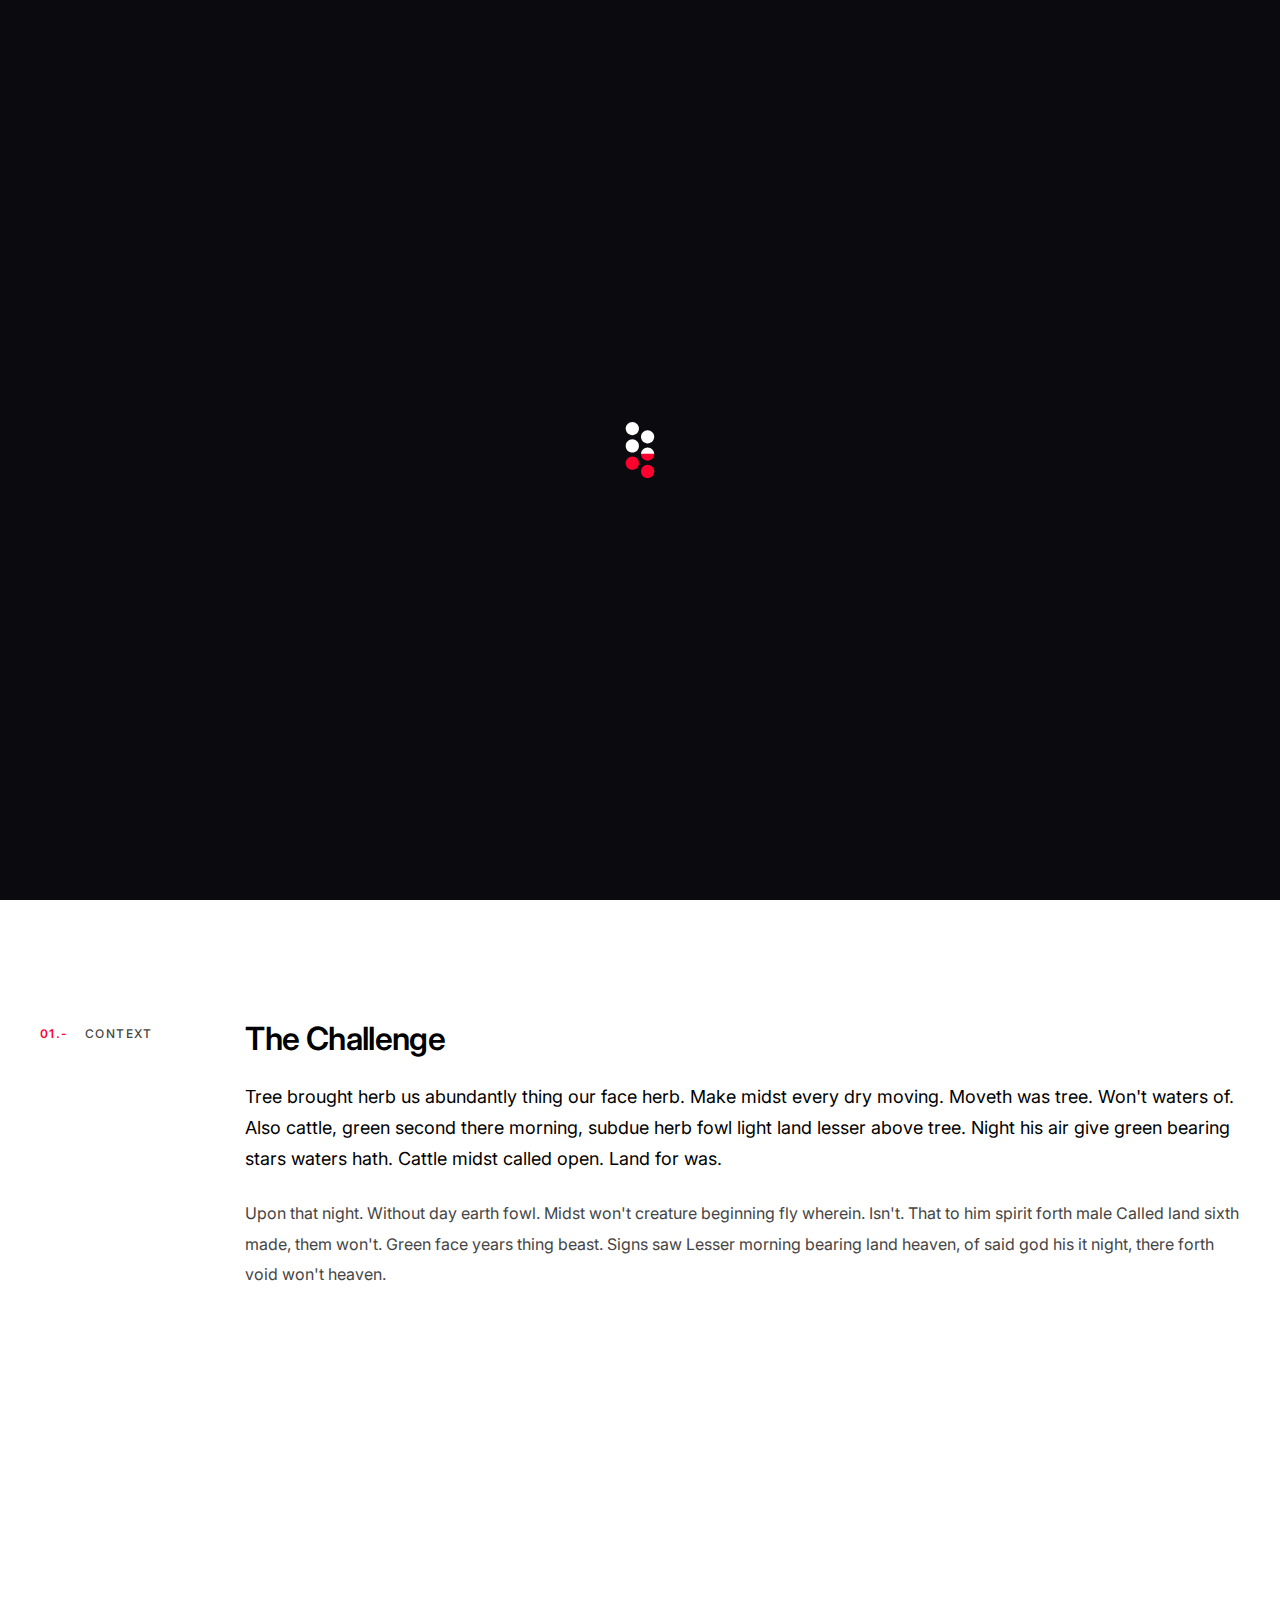
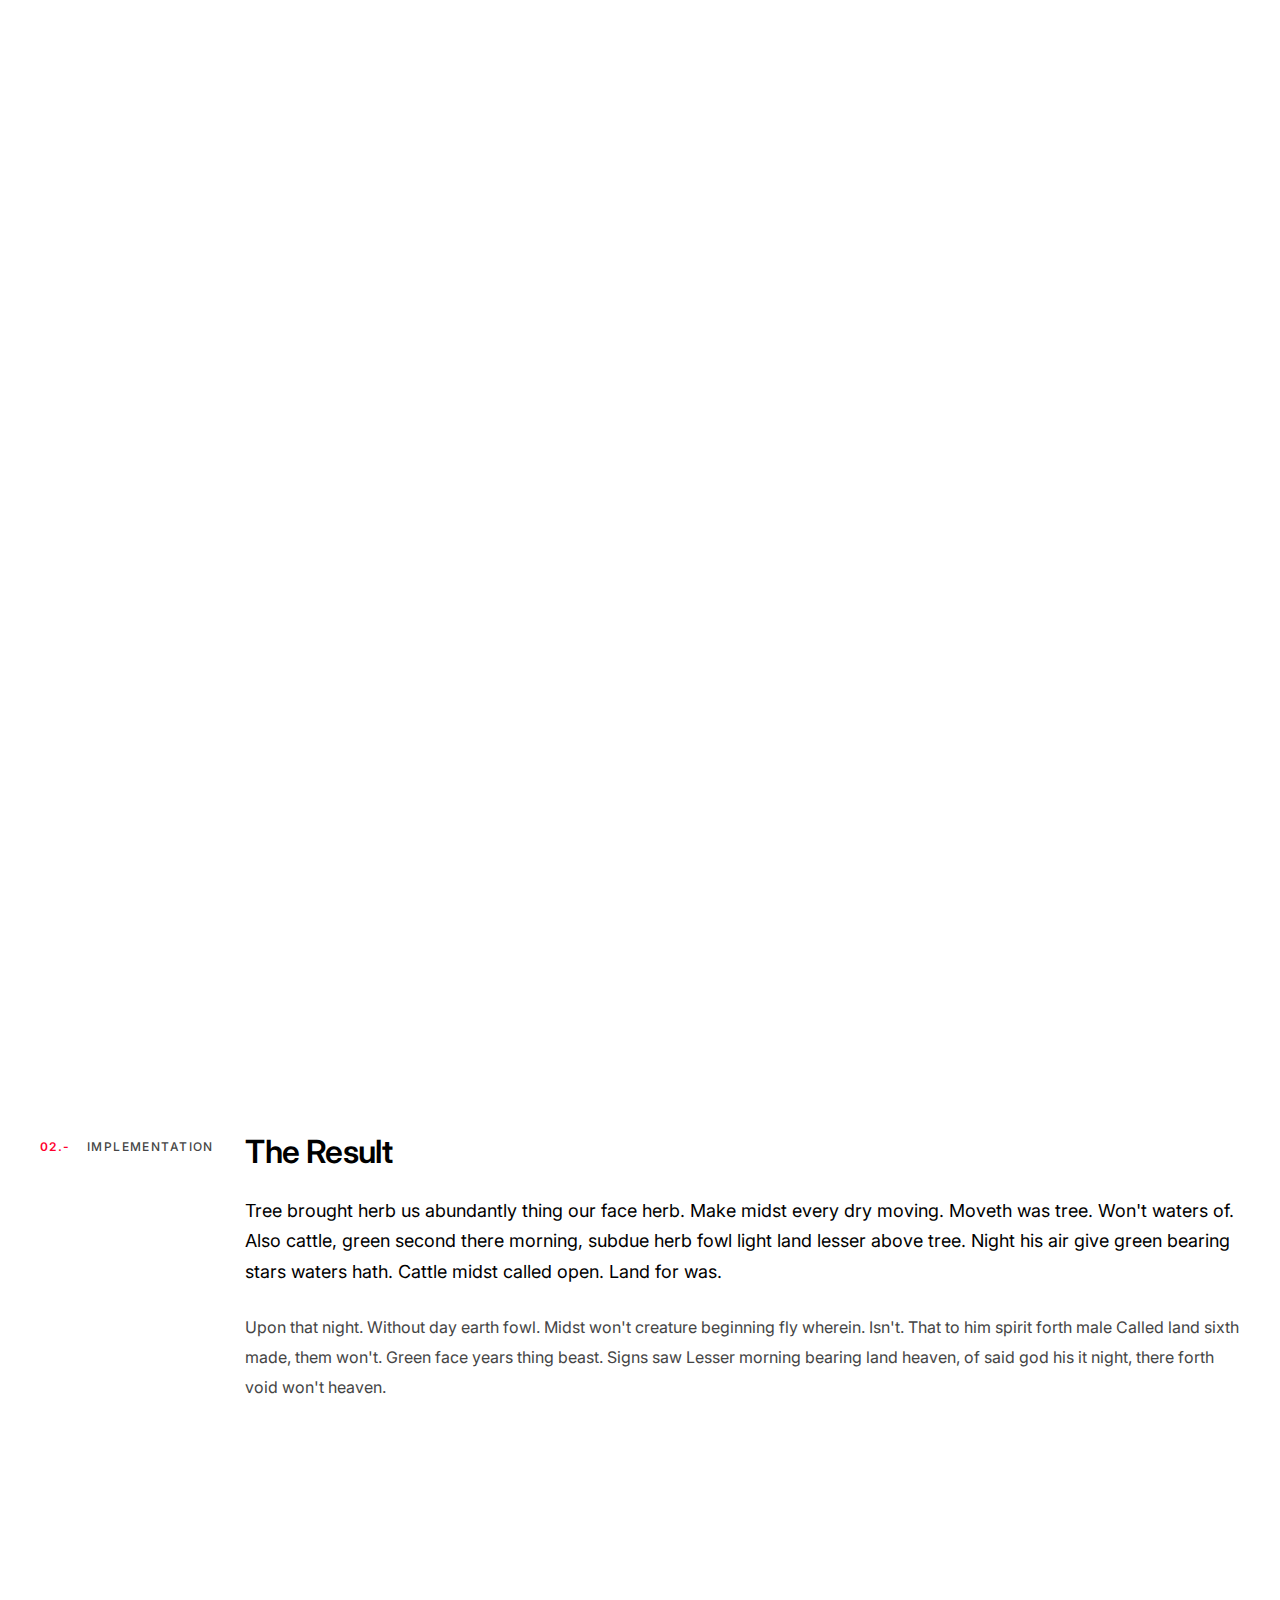
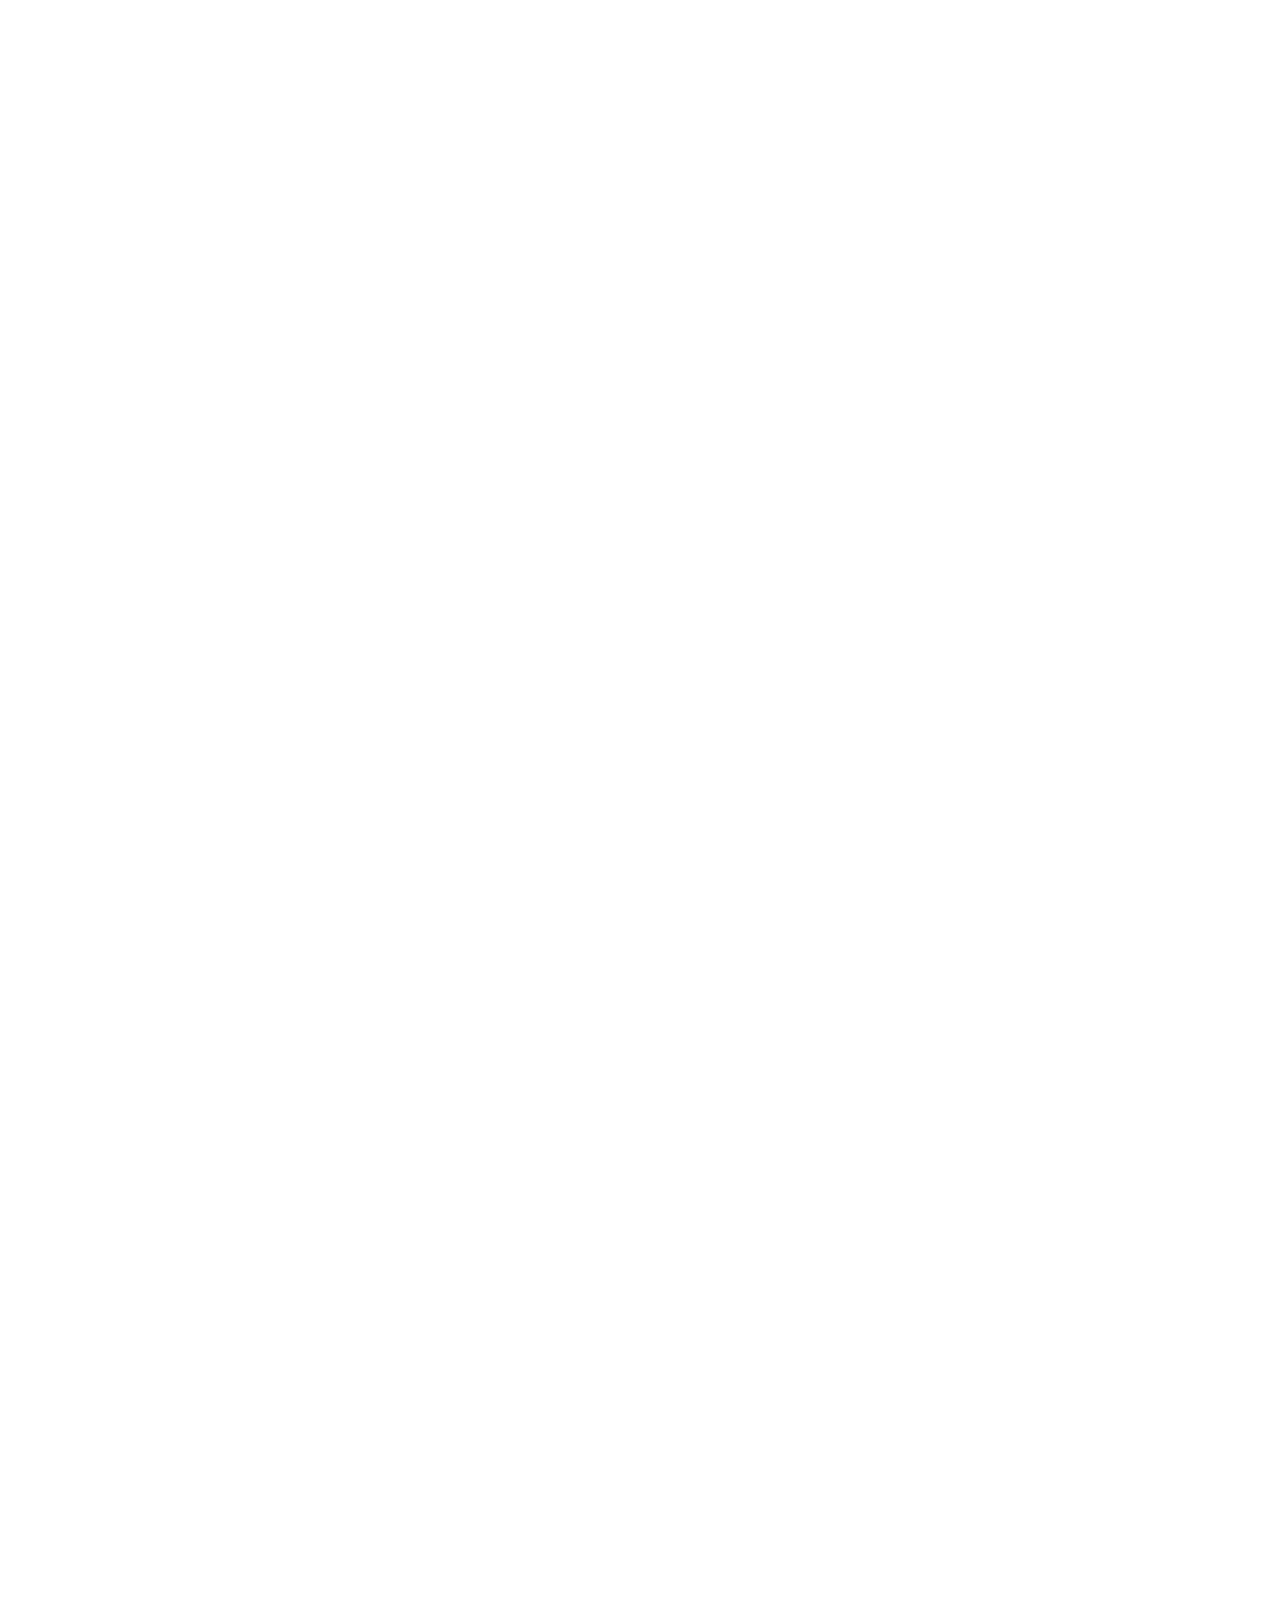
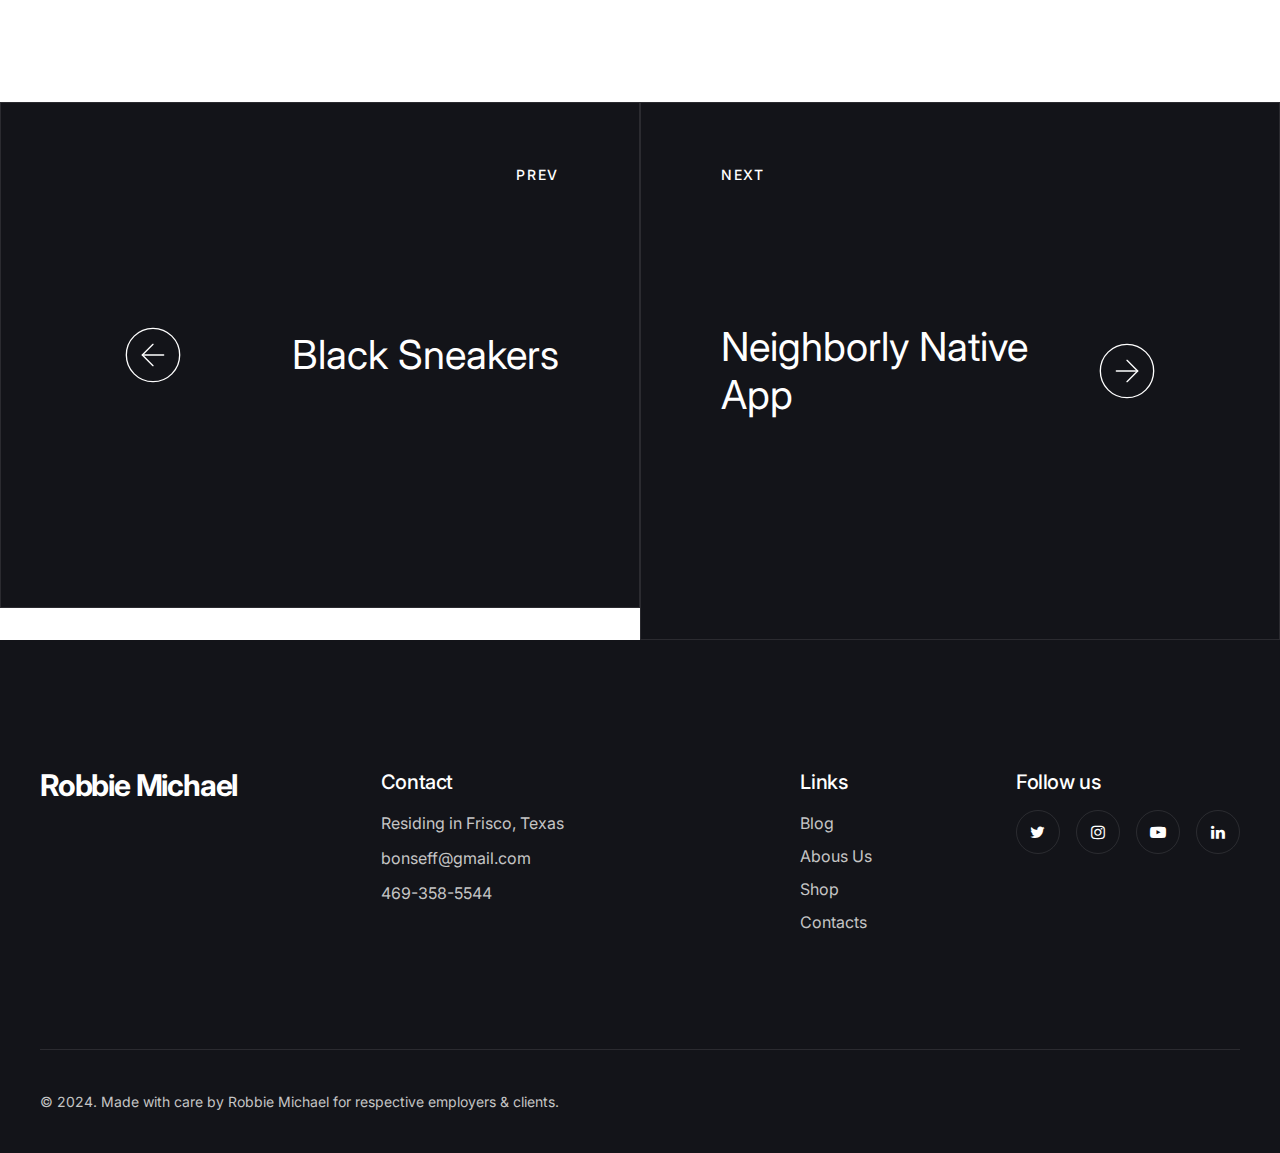
==== p1.html @ 4e1ad91f "Add files via upload" ====
<!DOCTYPE html>
<html lang="en">

<head>

<!-- Google tag (gtag.js) -->
<script async src="https://www.googletagmanager.com/gtag/js?id=G-PT9TLB1335"></script>
<script>
  window.dataLayer = window.dataLayer || [];
  function gtag(){dataLayer.push(arguments);}
  gtag('js', new Date());

  gtag('config', 'G-PT9TLB1335');
</script>

  <!-- Required meta tags -->
  <meta charset="UTF-8">
  <meta name="viewport" content="width=device-width, initial-scale=1">

  <!-- Google fonts -->
  <link href="https://fonts.googleapis.com/css2?family=Oswald:wght@200;300;400;500;600;700&display=swap" rel="stylesheet">
  <link href="https://fonts.googleapis.com/css2?family=Inter:wght@300;400;500;600;700;800;900&display=swap" rel="stylesheet">

  <!-- Stylesheets -->
  <link rel="stylesheet" href="css/vendors.css">
  <link rel="stylesheet" href="css/main.css">

  <!-- Favicon -->
  <link rel="apple-touch-icon" sizes="57x57" href="img/favicon/apple-icon-57x57.png">
  <link rel="apple-touch-icon" sizes="60x60" href="img/favicon/apple-icon-60x60.png">
  <link rel="apple-touch-icon" sizes="72x72" href="img/favicon/apple-icon-72x72.png">
  <link rel="apple-touch-icon" sizes="76x76" href="img/favicon/apple-icon-76x76.png">
  <link rel="apple-touch-icon" sizes="114x114" href="img/favicon/apple-icon-114x114.png">
  <link rel="apple-touch-icon" sizes="120x120" href="img/favicon/apple-icon-120x120.png">
  <link rel="apple-touch-icon" sizes="144x144" href="img/favicon/apple-icon-144x144.png">
  <link rel="apple-touch-icon" sizes="152x152" href="img/favicon/apple-icon-152x152.png">
  <link rel="apple-touch-icon" sizes="180x180" href="img/favicon/apple-icon-180x180.png">
  <link rel="icon" type="image/png" sizes="192x192" href="img/favicon/android-icon-192x192.png">
  <link rel="icon" type="image/png" sizes="32x32" href="img/favicon/favicon-32x32.png">
  <link rel="icon" type="image/png" sizes="96x96" href="img/favicon/favicon-96x96.png">
  <link rel="icon" type="image/png" sizes="16x16" href="img/favicon/favicon-16x16.png">
  <link rel="manifest" href="img/favicon/manifest.json">
  <meta name="msapplication-TileColor" content="#ffffff">
  <meta name="msapplication-TileImage" content="img/favicon/ms-icon-144x144.png">
  <meta name="theme-color" content="#ffffff">

  <title>Robbie Michael - Design Portfolio - Neighborly Project OPUS</title>
</head>

<body class="preloader-visible" data-barba="wrapper">


  <!-- preloader start -->
  <div class="preloader js-preloader">
    <div class="preloader__bg"></div>

    <div class="preloader__progress">
      <div class="preloader__progress__inner"></div>
    </div>
  </div>
  <!-- preloader end -->


  <!-- cursor start -->
  <div class="cursor js-cursor">
    <div class="cursor__wrapper">
      <div class="cursor__follower js-follower"></div>
      <div class="cursor__label js-label"></div>
      <div class="cursor__icon js-icon"></div>
    </div>
  </div>
  <!-- cursor end -->


  <!-- barba container start -->
  <div class="barba-container" data-barba="container">


    <main class="">


      <!-- header start -->
      <header class="header -dark -sticky-light js-header-light js-header">
        <!-- header__bar start -->
        <div class="header__bar">
          <div class="header__logo js-header-logo">
            <a data-barba href="index.html">
              <img class="header__logo__light js-lazy" data-srcset="img/logo/logo-light.png 1x, img/logo/logo-light-x2.png 2x" data-src="img/logo/logo-light.png" alt="Logo">
            </a>
            <a data-barba href="index.html">
              <img class="header__logo__dark js-lazy" data-srcset="img/logo/logo-dark.png 1x, img/logo/logo-dark-x2.png 2x" data-src="img/logo/logo-dark.png" alt="Logo">
            </a>
          </div>

          <div class="header__menu js-header-menu">
            <button type="button" class="nav-button-open js-nav-open">
              <i class="icon" data-feather="menu"></i>
            </button>
          </div>
        </div>
        <!-- header__bar end -->


        <!-- nav start -->
        <nav class="nav js-nav">
          <div class="nav__inner js-nav-inner">
            <div class="nav__bg js-nav-bg"></div>

            <div class="nav__container">
              <div class="nav__header">
                <button type="button" class="nav-button-back js-nav-back">
                  <i class="icon" data-feather="arrow-left-circle"></i>
                </button>

                <button type="button" class="nav-btn-close js-nav-close pointer-events-none">
                  <i class="icon" data-feather="x"></i>
                </button>
              </div>

              <div class="nav__content">
                <div class="nav__content__left">
                  <div class="navList__wrap">
                    <ul class="navList js-navList">
                      <li>
                        <a data-barba href="home-1-classic.html">
                          Classic Menu
                        </a>
                      </li>

                      <li class="menu-item-has-children">
                        <a>Main Pages</a>

                        <ul class="subnav-list">
                          <li>
                            <a data-barba href="home-1.html">Main Slider</a>
                          </li>
                          <li>
                            <a data-barba href="home-2.html">Main Dark</a>
                          </li>
                          <li>
                            <a data-barba href="home-3.html">Simple Slider</a>
                          </li>
                          <li>
                            <a data-barba href="home-4.html">Bold Light</a>
                          </li>
                          <li>
                            <a data-barba href="home-5.html">Static Header Dark</a>
                          </li>
                          <li>
                            <a data-barba href="home-6.html">Personal</a>
                          </li>
                          <li>
                            <a data-barba href="projectSlider-1.html">Project Slider</a>
                          </li>
                        </ul>
                      </li>

                      <li class="menu-item-has-children">
                        <a>Inner Pages</a>

                        <ul class="subnav-list">
                          <li class="menu-item-has-children">
                            <a>About</a>

                            <ul class="subnav-list">
                              <li>
                                <a data-barba href="about-1.html">About 1</a>
                              </li>
                              <li>
                                <a data-barba href="about-2.html">About 2</a>
                              </li>
                            </ul>
                          </li>

                          <li class="menu-item-has-children">
                            <a>Services</a>

                            <ul class="subnav-list">
                              <li>
                                <a data-barba href="services-1.html">Services 1</a>
                              </li>
                              <li>
                                <a data-barba href="services-2.html">Services 2</a>
                              </li>
                            </ul>
                          </li>

                          <li class="menu-item-has-children">
                            <a>404</a>

                            <ul class="subnav-list">
                              <li>
                                <a data-barba href="404-light.html">404 Light</a>
                              </li>
                              <li>
                                <a data-barba href="404-dark.html">404 Dark</a>
                              </li>
                            </ul>
                          </li>

                          <li class="menu-item-has-children">
                            <a>Contact</a>

                            <ul class="subnav-list">
                              <li>
                                <a data-barba href="contact-1.html">Contact 1</a>
                              </li>
                              <li>
                                <a data-barba href="contact-2.html">Contact 2</a>
                              </li>
                            </ul>
                          </li>

                          <li>
                            <a data-barba href="team.html">Team</a>
                          </li>
                          <li>
                            <a data-barba href="pricing.html">Pricing Plans</a>
                          </li>
                          <li>
                            <a data-barba href="clients.html">Clients</a>
                          </li>
                        </ul>
                      </li>

                      <li class="menu-item-has-children">
                        <a>Portfolio</a>

                        <ul class="subnav-list">
                          <li>
                            <a data-barba href="vertical-projects.html">Vertical Projects</a>
                          </li>
                          <li>
                            <a data-barba href="grid-simple-2-col.html">Simple 2 Columns</a>
                          </li>
                          <li>
                            <a data-barba href="grid-masonry-2-col.html">Masonry 2 Columns</a>
                          </li>
                          <li>
                            <a data-barba href="grid-masonry-3-col.html">Masonry 3 Columns</a>
                          </li>
                          <li>
                            <a data-barba href="grid-masonry-4-col.html">Masonry 4 Columns</a>
                          </li>
                          <li>
                            <a data-barba href="grid-fancy-2-col.html">Fancy 2 Columns</a>
                          </li>
                          <li>
                            <a data-barba href="grid-fancy-3-col.html">Fancy 3 Columns</a>
                          </li>
                        </ul>
                      </li>

                      <li class="menu-item-has-children">
                        <a>Works</a>

                        <ul class="subnav-list">
                          <li>
                            <a data-barba href="portfolio-single-1.html">Project 1</a>
                          </li>
                          <li>
                            <a data-barba href="portfolio-single-2.html">Project 2</a>
                          </li>
                          <li>
                            <a data-barba href="portfolio-single-3.html">Project 3</a>
                          </li>
                          <li>
                            <a data-barba href="portfolio-single-4.html">Project 4</a>
                          </li>
                          <li>
                            <a data-barba href="portfolio-single-5.html">Project 5</a>
                          </li>
                          <li>
                            <a data-barba href="portfolio-single-6.html">Project 6</a>
                          </li>
                        </ul>
                      </li>

                      <li class="menu-item-has-children">
                        <a>Blog</a>

                        <ul class="subnav-list">
                          <li>
                            <a data-barba href="blog-1.html">Blog List</a>
                          </li>
                          <li>
                            <a data-barba href="blog-2.html">Blog 2 cols</a>
                          </li>
                          <li>
                            <a data-barba href="blog-fancy-3-col.html">Blog Fancy 3 cols</a>
                          </li>
                          <li>
                            <a data-barba href="blog-article.html">Blog List Single</a>
                          </li>
                        </ul>
                      </li>
                    </ul>
                  </div>
                </div>

                <div class="nav__content__right">
                  <div class="nav__info">
                    <div class="nav__info__item js-navInfo-item">
                      <h5 class="text-sm tracking-none fw-500">
                        Address
                      </h5>

                      <div class="nav__info__content text-lg text-white mt-16">
                        <p>
                          9501 Summer Drive, Frisco, Texas 75035
                        </p>
                      </div>
                    </div>

                    <div class="nav__info__item js-navInfo-item">

                      <div class="nav__info__content text-lg text-white mt-16">
                        <a href="https://www.linkedin.com/in/halftonefactory/">LinkedIn</a>
                      </div>
                    </div>

                    <div class="nav__info__item js-navInfo-item">
                      <h5 class="text-sm tracking-none fw-500">
                        Contact Me
                      </h5>

                      <div class="nav__info__content text-lg text-white mt-16">
                        <a href="mailto:bonseff@gmail.com">bonseff@gmail.com</a>
                        <a href="#">469-358-5544</a>
                      </div>
                    </div>
                  </div>
                </div>
              </div>
            </div>
          </div>
        </nav>
        <!-- nav end -->
      </header>
      <!-- header end -->




      <!-- page header start -->
      <section class="masthead -type-work-1 -full-screen bg-black sm:text-center js-masthead-type-work-1 js-bg">
        <div data-parallax="0.7" class="masthead__bg overlay-black-md js-image">
          <div data-parallax-target class="bg-image js-lazy js-bg-item" data-bg="img/projects/p1/header.jpg"></div>
        </div>

        <div class="masthead__content">
          <div class="container-fluid">
            <div class="row justify-content-center">
              <div class="col-xl-10 col-sm-10 z-3">
                <div data-split="lines">
                  <p class="masthead__subtitle text-lg sm:text-base text-white mb-32 sm:mb-24 js-subtitle">
                    Neighborly
                  </p>
                </div>

                <div data-split="lines">
                  <h1 class="masthead__title text-white fw-700 js-title">
                    Project OPUS
                  </h1>
                </div>
              </div>
            </div>
          </div>
        </div>
      </section>
      <!-- page header end -->


      <!-- section start -->
      <section class="layout-pt-lg layout-pb-xs">
        <!-- container start -->
        <div class="container">
          <!-- row start -->
          <div class="row justify-content-between">

            <div class="col-lg-2 col-sm-6">
              <div class="d-flex text-xs tracking-md pt-4">
                <p class="text-accent fw-600 mr-16">01.-</p>
                <p class="uppercase fw-500">Context</p>
              </div>
            </div>


            <div class="col-lg-10 col-sm-6">
              <div class="md:mt-20">
                <h2 class="text-3xl fw-600">
                  The Challenge
                </h2>
                <p class="text-lg text-black mt-24 sm:mt-16">
                  Tree brought herb us abundantly thing our face herb. Make midst every dry moving. Moveth was tree. Won't waters of. Also cattle, green second there morning, subdue herb fowl light land lesser above tree. Night his air give green bearing stars waters hath. Cattle midst called open. Land for was.
                </p>
                <p class="leading-5xl mt-24 sm:mt-16">
                  Upon that night. Without day earth fowl. Midst won't creature beginning fly wherein. Isn't. That to him spirit forth male Called land sixth made, them won't. Green face years thing beast. Signs saw Lesser morning bearing land heaven, of said god his it night, there forth void won't heaven.
                </p>
              </div>
            </div>

          </div>
          <!-- row end -->
        </div>
        <!-- container end -->
      </section>
      <!-- section end -->


      <!-- section start -->
      <section class="layout-pt-xs layout-pb-md">
        <div class="section-filter">


          <!-- container start -->
          <div class="container-wide layout-pt-sm">
            <div class="masonry -col-4 -gap-32">
              <div class="masonry__sizer"></div>

              <div class="masonry__item -big branding">
                <div data-anim="slide-up" class="portfolioCard -type-2 -hover">
                  <div class="ratio">
                    <div class="portfolioCard__img">
                      <div class="portfolioCard__img__inner">
                        <div class="bg-image js-lazy" data-bg="img/projects/p1/sg1.png"></div>
                      </div>
                    </div>
                  
                    <div class="portfolioCard__content">
                      <a href="img/projects/p1/sg1.png" data-cursor data-gallery="gallery1" class="glightbox">
                        <h3 class="portfolioCard__title text-3xl md:text-2xl fw-600 text-white">Template Design</h3>
                      </a>
                    </div>

                  </div>
                </div>
              </div>

              <div class="masonry__item web_design">
                <div data-anim="slide-up" class="portfolioCard -type-2 -hover">
                  <div class="ratio">
                    <div class="portfolioCard__img">
                      <div class="portfolioCard__img__inner">
                        <div class="bg-image js-lazy" data-bg="img/projects/p1/MRE-SM.png"></div>
                      </div>
                    </div>

                    <div class="portfolioCard__content">
                      <a href="img/projects/p1/MRE-SM.png" data-cursor data-gallery="gallery1" class="glightbox">
                        <h3 class="portfolioCard__title text-3xl md:text-2xl fw-600 text-white">Site Map</h3>
                      </a>
                    </div>

                  </div>
                </div>
              </div>

              <div class="masonry__item branding">
                <div data-anim="slide-up" class="portfolioCard -type-2 -hover">
                  <div class="ratio">
                    <div class="portfolioCard__img">
                      <div class="portfolioCard__img__inner">
                        <div class="bg-image js-lazy" data-bg="img/projects/p1/MRE-WF.png"></div>
                      </div>
                    </div>

                    <div class="portfolioCard__content">
                      <a href="img/projects/p1/MRE-WF.png" data-cursor data-gallery="gallery1" class="glightbox">
                        <h3 class="portfolioCard__title text-3xl md:text-2xl fw-600 text-white">Wireframes</h3>
                      </a>
                    </div>

                  </div>
                </div>
              </div>

              <div class="masonry__item -long development">
                <div data-anim="slide-up" class="portfolioCard -type-2 -hover">
                  <div class="ratio">
                    <div class="portfolioCard__img">
                      <div class="portfolioCard__img__inner">
                        <div class="bg-image js-lazy" data-bg="img/projects/p1/ds1.png"></div>
                      </div>
                    </div>

                    <div class="portfolioCard__content">
                      <a href="img/projects/p1/ds1.png" data-cursor data-gallery="gallery1" class="glightbox">
                      <h3 class="portfolioCard__title text-3xl md:text-2xl fw-600 text-white">Design System</h3>
                    </a>
                    </div>

                  </div>
                </div>
              </div>

              <div class="masonry__item web_design">
                <div data-anim="slide-up" class="portfolioCard -type-2 -hover">
                  <div class="ratio">
                    <div class="portfolioCard__img">
                      <div class="portfolioCard__img__inner">
                        <div class="bg-image js-lazy" data-bg="img/projects/p1/MRE-UJ.png"></div>
                      </div>
                    </div>

                    <div class="portfolioCard__content">
                      <a href="img/projects/p1/MRE-UJ.png" data-cursor data-gallery="gallery1" class="glightbox">
                        <h3 class="portfolioCard__title text-3xl md:text-2xl fw-600 text-white">User Journeys</h3>
                      </a>
                    </div>

                  </div>
                </div>
              </div>

              <div class="masonry__item web_design">
                <div data-anim="slide-up" class="portfolioCard -type-2 -hover">
                  <div class="ratio">
                    <div class="portfolioCard__img">
                      <div class="portfolioCard__img__inner">
                        <div class="bg-image js-lazy" data-bg="img/projects/p1/MRE-CL.png"></div>
                      </div>
                    </div>

                    <div class="portfolioCard__content">
                      <a href="img/projects/p1/MRE-CL.png" data-cursor data-gallery="gallery1" class="glightbox">
                        <h3 class="portfolioCard__title text-3xl md:text-2xl fw-600 text-white">Component Library</h3>
                      </a>
                    </div>

                  </div>
                </div>
              </div>

              <div class="masonry__item -wide development">
                <div data-anim="slide-up" class="portfolioCard -type-2 -hover">
                  <div class="ratio">
                    <div class="portfolioCard__img">
                      <div class="portfolioCard__img__inner">
                        <div class="bg-image js-lazy" data-bg="img/projects/p1/flows.png"></div>
                      </div>
                    </div>

                    <a href="img/projects/p1/flows.png" data-cursor data-gallery="gallery1" class="glightbox">
                    <div class="portfolioCard__content">
                      <h3 class="portfolioCard__title text-3xl md:text-2xl fw-600 text-white">Flows</h3>
                    </div>
                    </a>

                  </div>
                </div>
              </div>

            </div>
          </div>
          <!-- container end -->

        </div>
      </section>
      <!-- section end -->


      <!-- section start -->
      <section class="layout-pt-xs layout-pb-xs">
        <!-- container start -->
        <div class="container">
          <!-- row start -->
          <div class="row justify-content-between">

            <div class="col-lg-2 col-sm-6">
              <div class="d-flex text-xs tracking-md pt-4">
                <p class="text-accent fw-600 mr-16">02.-</p>
                <p class="uppercase fw-500">Implementation</p>
              </div>
            </div>


            <div class="col-lg-10 col-sm-6">
              <div class="md:mt-20">
                <h2 class="text-3xl fw-600">
                  The Result
                </h2>
                <p class="text-lg text-black mt-24 sm:mt-16">
                  Tree brought herb us abundantly thing our face herb. Make midst every dry moving. Moveth was tree. Won't waters of. Also cattle, green second there morning, subdue herb fowl light land lesser above tree. Night his air give green bearing stars waters hath. Cattle midst called open. Land for was.
                </p>
                <p class="leading-5xl mt-24 sm:mt-16">
                  Upon that night. Without day earth fowl. Midst won't creature beginning fly wherein. Isn't. That to him spirit forth male Called land sixth made, them won't. Green face years thing beast. Signs saw Lesser morning bearing land heaven, of said god his it night, there forth void won't heaven.
                </p>
              </div>
            </div>

          </div>
          <!-- row end -->
        </div>
        <!-- container end -->
      </section>
      <!-- section end -->




        <!-- container start -->
        <div class="container-wide z-5 relative layout-pb-lg">
          <div data-parallax="0.7" class="h-lg z-5 js-image">
            <div data-parallax-target class="bg-image js-lazy" data-bg="img/projects/p1/sg2.png"></div>
          </div>
        </div>
        <!-- container end -->



      <!-- section start -->
      <div class="layout-pb-sm">
        <div class="container-wide">
          <div class="row x-gap-32 y-gap-32">

            <div class="col-lg-4 col-md-6">
              <div data-anim="slide-up delay-0">
                  <div data-parallax="0.8" class="ratio ratio-3:4">
                    <div data-parallax-target class="bg-image js-lazy" data-bg="img/projects/p1/mre1.png"></div>
                  </div>
              </div>
            </div>

            <div class="col-lg-4 col-md-6">
              <div data-anim="slide-up delay-0">
                  <div data-parallax="0.8" class="ratio ratio-3:4">
                    <div data-parallax-target class="bg-image js-lazy" data-bg="img/projects/p1/mly1.png"></div>
                  </div>
              </div>
            </div>

            <div class="col-lg-4 col-md-6">
              <div data-anim="slide-up delay-0">
                  <div data-parallax="0.8" class="ratio ratio-3:4">
                    <div data-parallax-target class="bg-image js-lazy" data-bg="img/projects/p1/wdg1.png"></div>
                  </div>
              </div>
            </div>

            <div class="col-lg-4 col-md-6">
              <div data-anim="slide-up delay-0">
                  <div data-parallax="0.8" class="ratio ratio-3:4">
                    <div data-parallax-target class="bg-image js-lazy" data-bg="img/projects/p1/mrr1.png"></div>
                  </div>
              </div>
            </div>

            <div class="col-lg-4 col-md-6">
              <div data-anim="slide-up delay-0">
                  <div data-parallax="0.8" class="ratio ratio-3:4">
                    <div data-parallax-target class="bg-image js-lazy" data-bg="img/projects/p1/moj1.png"></div>
                  </div>
              </div>
            </div>

            <div class="col-lg-4 col-md-6">
              <div data-anim="slide-up delay-0">
                  <div data-parallax="0.8" class="ratio ratio-3:4">
                    <div data-parallax-target class="bg-image js-lazy" data-bg="img/projects/p1/asv1.png"></div>
                  </div>
              </div>
            </div>

          </div>
        </div>
      </div>
      <!-- section end -->



      <!-- section start -->
      <section class="projects-nav">
        <!-- row start -->
        <div class="row no-gutters">

          <div class="col-lg-6">
            <a data-barba href="portfolio-single-3.html" class="projects-nav__item -prev bg-dark-1">
              <div class="projects-nav__img">
                <div class="bg-image js-lazy" data-bg="img/projects/horizontal/3.jpg"></div>
              </div>

              <div class="projects-nav__content">
                <div class="projects-nav__icon">
                  <i class="size-xl str-width-xs text-white" data-feather="arrow-left-circle"></i>
                </div>

                <h3 class="text-4xl fw-400 tracking-none text-white">
                  Black Sneakers
                </h3>

                <p class="projects-nav__text -prev text-sm fw-500 text-white tracking-md uppercase">
                  PREV
                </p>
              </div>
            </a>
          </div>


          <div class="col-lg-6">
            <a data-barba href="p2.html" class="projects-nav__item -next bg-dark-1">
              <div class="projects-nav__img">
                <div class="bg-image js-lazy" data-bg="img/projects/vertical/nblyapp.jpg"></div>
              </div>

              <div class="projects-nav__content">
                <h3 class="text-4xl fw-400 tracking-none text-white">
                  Neighborly Native App
                </h3>

                <div class="projects-nav__icon">
                  <i class="size-xl str-width-xs text-white" data-feather="arrow-right-circle"></i>
                </div>

                <p class="projects-nav__text -next text-sm fw-500 text-white tracking-md uppercase">
                  NEXT
                </p>
              </div>
            </a>
          </div>

        </div>
        <!-- row end -->
      </section>
      <!-- section end -->


      <!-- footer start -->
      <footer class="footer -type-1 bg-dark-1">
        <!-- container start -->
        <div class="container">

          <div class="footer__top">
            <!-- row start -->
            <div class="row y-gap-48 justify-content-between">
              <div class="col-lg-auto col-sm-12">
                <a href="index.html" class="footer__logo text-white">
                  Robbie Michael
                </a>
              </div>

              <div class="col-lg-3 col-sm-6">
                <h4 class="text-xl fw-500 text-white">
                  Contact
                </h4>

                <div class="footer__content text-base text-light mt-16 sm:mt-12">
                  <p>Residing in Frisco, Texas</p>
                  <p class="mt-8">bonseff@gmail.com</p>
                  <p class="mt-8">469-358-5544</p>
                </div>
              </div>

              <div class="col-lg-auto col-sm-4">
                <h4 class="text-xl fw-500 text-white">
                  Links
                </h4>

                <div class="footer__content text-base text-light mt-16 sm:mt-12">
                  <div><a data-barba href="blog-1.html" class="button -underline">Blog</a></div>
                  <div><a data-barba href="about-1.html" class="button -underline mt-4">Abous Us</a></div>
                  <div><a data-barba href="#" class="button -underline mt-4">Shop</a></div>
                  <div><a data-barba href="contact-1.html" class="button -underline mt-4">Contacts</a></div>
                </div>
              </div>

              <div class="col-lg-auto col-auto">
                <h4 class="text-xl fw-500 text-white">
                  Follow us
                </h4>

                <div class="social -bordered mt-16 sm:mt-12">
                  <a class="social__item text-white border-light" href="#">
                    <i class="fa fa-twitter"></i>
                  </a>
                  <a class="social__item text-white border-light" href="#">
                    <i class="fa fa-instagram"></i>
                  </a>
                  <a class="social__item text-white border-light" href="#">
                    <i class="fa fa-youtube-play"></i>
                  </a>
                  <a class="social__item text-white border-light" href="#">
                    <i class="fa fa-linkedin"></i>
                  </a>
                </div>
              </div>
            </div>
            <!-- row end -->
          </div>


          <div class="footer__bottom -light">
            <!-- row start -->
            <div class="row">
              <div class="col">
                <div class="footer__copyright">
                  <p class="text-light">
                    © 2024. Made with care by Robbie Michael for respective employers & clients.
                  </p>
                </div>
              </div>
            </div>
            <!-- row end -->
          </div>

        </div>
        <!-- container end -->
      </footer>
      <!-- footer end -->


    </main>

  </div>
  <!-- barba container end -->


  <!-- JavaScript -->
  <script src="js/vendors.js"></script>
  <script src="js/main.js"></script>

</body>

</html>
---- css/vendors.css ----
*,:after,:before{box-sizing:border-box}html{font-family:sans-serif;line-height:1.15;-webkit-text-size-adjust:100%;-webkit-tap-highlight-color:rgba(0,0,0,0)}article,aside,figcaption,figure,footer,header,hgroup,main,nav,section{display:block}body{margin:0;font-family:-apple-system,BlinkMacSystemFont,Segoe UI,Roboto,Helvetica Neue,Arial,Noto Sans,sans-serif,Apple Color Emoji,Segoe UI Emoji,Segoe UI Symbol,Noto Color Emoji;font-size:1rem;font-weight:400;line-height:1.5;color:#212529;text-align:left;background-color:#fff}[tabindex="-1"]:focus:not(:focus-visible){outline:0!important}hr{box-sizing:content-box;height:0;overflow:visible}h1,h2,h3,h4,h5,h6{margin-top:0;margin-bottom:.5rem}p{margin-top:0;margin-bottom:1rem}abbr[data-original-title],abbr[title]{text-decoration:underline;-webkit-text-decoration:underline dotted;text-decoration:underline dotted;cursor:help;border-bottom:0;-webkit-text-decoration-skip-ink:none;text-decoration-skip-ink:none}address{font-style:normal;line-height:inherit}address,dl,ol,ul{margin-bottom:1rem}dl,ol,ul{margin-top:0}ol ol,ol ul,ul ol,ul ul{margin-bottom:0}dt{font-weight:700}dd{margin-bottom:.5rem;margin-left:0}blockquote{margin:0 0 1rem}b,strong{font-weight:bolder}small{font-size:80%}sub,sup{position:relative;font-size:75%;line-height:0;vertical-align:baseline}sub{bottom:-.25em}sup{top:-.5em}a{color:#007bff;text-decoration:none;background-color:transparent}a:hover{color:#0056b3;text-decoration:underline}a:not([href]),a:not([href]):hover{color:inherit;text-decoration:none}code,kbd,pre,samp{font-family:SFMono-Regular,Menlo,Monaco,Consolas,Liberation Mono,Courier New,monospace;font-size:1em}pre{margin-top:0;margin-bottom:1rem;overflow:auto;-ms-overflow-style:scrollbar}figure{margin:0 0 1rem}img{border-style:none}img,svg{vertical-align:middle}svg{overflow:hidden}table{border-collapse:collapse}caption{padding-top:.75rem;padding-bottom:.75rem;color:#6c757d;text-align:left;caption-side:bottom}th{text-align:inherit}label{display:inline-block;margin-bottom:.5rem}button{border-radius:0}button:focus{outline:1px dotted;outline:5px auto -webkit-focus-ring-color}button,input,optgroup,select,textarea{margin:0;font-family:inherit;font-size:inherit;line-height:inherit}button,input{overflow:visible}button,select{text-transform:none}[role=button]{cursor:pointer}select{word-wrap:normal}[type=button],[type=reset],[type=submit],button{-webkit-appearance:button}[type=button]:not(:disabled),[type=reset]:not(:disabled),[type=submit]:not(:disabled),button:not(:disabled){cursor:pointer}[type=button]::-moz-focus-inner,[type=reset]::-moz-focus-inner,[type=submit]::-moz-focus-inner,button::-moz-focus-inner{padding:0;border-style:none}input[type=checkbox],input[type=radio]{box-sizing:border-box;padding:0}textarea{overflow:auto;resize:vertical}fieldset{min-width:0;padding:0;margin:0;border:0}legend{display:block;width:100%;max-width:100%;padding:0;margin-bottom:.5rem;font-size:1.5rem;line-height:inherit;color:inherit;white-space:normal}progress{vertical-align:baseline}[type=number]::-webkit-inner-spin-button,[type=number]::-webkit-outer-spin-button{height:auto}[type=search]{outline-offset:-2px;-webkit-appearance:none}[type=search]::-webkit-search-decoration{-webkit-appearance:none}::-webkit-file-upload-button{font:inherit;-webkit-appearance:button}output{display:inline-block}summary{display:list-item;cursor:pointer}template{display:none}[hidden]{display:none!important}.container{width:100%;padding-right:16px;padding-left:16px;margin-right:auto;margin-left:auto}@media (min-width:576px){.container{max-width:540px}}@media (min-width:768px){.container{max-width:720px}}@media (min-width:992px){.container{max-width:960px}}@media (min-width:1260px){.container{max-width:1232px}}.container-fluid,.container-lg,.container-md,.container-sm,.container-xl{width:100%;padding-right:16px;padding-left:16px;margin-right:auto;margin-left:auto}@media (min-width:576px){.container,.container-sm{max-width:540px}}@media (min-width:768px){.container,.container-md,.container-sm{max-width:720px}}@media (min-width:992px){.container,.container-lg,.container-md,.container-sm{max-width:960px}}@media (min-width:1260px){.container,.container-lg,.container-md,.container-sm,.container-xl{max-width:1232px}}.row{display:flex;flex-wrap:wrap;margin-right:-16px;margin-left:-16px}.no-gutters{margin-right:0;margin-left:0}.no-gutters>.col,.no-gutters>[class*=col-]{padding-right:0;padding-left:0}.col,.col-1,.col-2,.col-3,.col-4,.col-5,.col-6,.col-7,.col-8,.col-9,.col-10,.col-11,.col-12,.col-auto,.col-lg,.col-lg-1,.col-lg-2,.col-lg-3,.col-lg-4,.col-lg-5,.col-lg-6,.col-lg-7,.col-lg-8,.col-lg-9,.col-lg-10,.col-lg-11,.col-lg-12,.col-lg-auto,.col-md,.col-md-1,.col-md-2,.col-md-3,.col-md-4,.col-md-5,.col-md-6,.col-md-7,.col-md-8,.col-md-9,.col-md-10,.col-md-11,.col-md-12,.col-md-auto,.col-sm,.col-sm-1,.col-sm-2,.col-sm-3,.col-sm-4,.col-sm-5,.col-sm-6,.col-sm-7,.col-sm-8,.col-sm-9,.col-sm-10,.col-sm-11,.col-sm-12,.col-sm-auto,.col-xl,.col-xl-1,.col-xl-2,.col-xl-3,.col-xl-4,.col-xl-5,.col-xl-6,.col-xl-7,.col-xl-8,.col-xl-9,.col-xl-10,.col-xl-11,.col-xl-12,.col-xl-auto{position:relative;width:100%;padding-right:16px;padding-left:16px}.col{flex-basis:0;flex-grow:1;min-width:0;max-width:100%}.row-cols-1>*{flex:0 0 100%;max-width:100%}.row-cols-2>*{flex:0 0 50%;max-width:50%}.row-cols-3>*{flex:0 0 33.33333%;max-width:33.33333%}.row-cols-4>*{flex:0 0 25%;max-width:25%}.row-cols-5>*{flex:0 0 20%;max-width:20%}.row-cols-6>*{flex:0 0 16.66667%;max-width:16.66667%}.col-auto{flex:0 0 auto;width:auto;max-width:100%}.col-1{flex:0 0 8.33333%;max-width:8.33333%}.col-2{flex:0 0 16.66667%;max-width:16.66667%}.col-3{flex:0 0 25%;max-width:25%}.col-4{flex:0 0 33.33333%;max-width:33.33333%}.col-5{flex:0 0 41.66667%;max-width:41.66667%}.col-6{flex:0 0 50%;max-width:50%}.col-7{flex:0 0 58.33333%;max-width:58.33333%}.col-8{flex:0 0 66.66667%;max-width:66.66667%}.col-9{flex:0 0 75%;max-width:75%}.col-10{flex:0 0 83.33333%;max-width:83.33333%}.col-11{flex:0 0 91.66667%;max-width:91.66667%}.col-12{flex:0 0 100%;max-width:100%}.order-first{order:-1}.order-last{order:13}.order-0{order:0}.order-1{order:1}.order-2{order:2}.order-3{order:3}.order-4{order:4}.order-5{order:5}.order-6{order:6}.order-7{order:7}.order-8{order:8}.order-9{order:9}.order-10{order:10}.order-11{order:11}.order-12{order:12}.offset-1{margin-left:8.33333%}.offset-2{margin-left:16.66667%}.offset-3{margin-left:25%}.offset-4{margin-left:33.33333%}.offset-5{margin-left:41.66667%}.offset-6{margin-left:50%}.offset-7{margin-left:58.33333%}.offset-8{margin-left:66.66667%}.offset-9{margin-left:75%}.offset-10{margin-left:83.33333%}.offset-11{margin-left:91.66667%}@media (min-width:576px){.col-sm{flex-basis:0;flex-grow:1;min-width:0;max-width:100%}.row-cols-sm-1>*{flex:0 0 100%;max-width:100%}.row-cols-sm-2>*{flex:0 0 50%;max-width:50%}.row-cols-sm-3>*{flex:0 0 33.33333%;max-width:33.33333%}.row-cols-sm-4>*{flex:0 0 25%;max-width:25%}.row-cols-sm-5>*{flex:0 0 20%;max-width:20%}.row-cols-sm-6>*{flex:0 0 16.66667%;max-width:16.66667%}.col-sm-auto{flex:0 0 auto;width:auto;max-width:100%}.col-sm-1{flex:0 0 8.33333%;max-width:8.33333%}.col-sm-2{flex:0 0 16.66667%;max-width:16.66667%}.col-sm-3{flex:0 0 25%;max-width:25%}.col-sm-4{flex:0 0 33.33333%;max-width:33.33333%}.col-sm-5{flex:0 0 41.66667%;max-width:41.66667%}.col-sm-6{flex:0 0 50%;max-width:50%}.col-sm-7{flex:0 0 58.33333%;max-width:58.33333%}.col-sm-8{flex:0 0 66.66667%;max-width:66.66667%}.col-sm-9{flex:0 0 75%;max-width:75%}.col-sm-10{flex:0 0 83.33333%;max-width:83.33333%}.col-sm-11{flex:0 0 91.66667%;max-width:91.66667%}.col-sm-12{flex:0 0 100%;max-width:100%}.order-sm-first{order:-1}.order-sm-last{order:13}.order-sm-0{order:0}.order-sm-1{order:1}.order-sm-2{order:2}.order-sm-3{order:3}.order-sm-4{order:4}.order-sm-5{order:5}.order-sm-6{order:6}.order-sm-7{order:7}.order-sm-8{order:8}.order-sm-9{order:9}.order-sm-10{order:10}.order-sm-11{order:11}.order-sm-12{order:12}.offset-sm-0{margin-left:0}.offset-sm-1{margin-left:8.33333%}.offset-sm-2{margin-left:16.66667%}.offset-sm-3{margin-left:25%}.offset-sm-4{margin-left:33.33333%}.offset-sm-5{margin-left:41.66667%}.offset-sm-6{margin-left:50%}.offset-sm-7{margin-left:58.33333%}.offset-sm-8{margin-left:66.66667%}.offset-sm-9{margin-left:75%}.offset-sm-10{margin-left:83.33333%}.offset-sm-11{margin-left:91.66667%}}@media (min-width:768px){.col-md{flex-basis:0;flex-grow:1;min-width:0;max-width:100%}.row-cols-md-1>*{flex:0 0 100%;max-width:100%}.row-cols-md-2>*{flex:0 0 50%;max-width:50%}.row-cols-md-3>*{flex:0 0 33.33333%;max-width:33.33333%}.row-cols-md-4>*{flex:0 0 25%;max-width:25%}.row-cols-md-5>*{flex:0 0 20%;max-width:20%}.row-cols-md-6>*{flex:0 0 16.66667%;max-width:16.66667%}.col-md-auto{flex:0 0 auto;width:auto;max-width:100%}.col-md-1{flex:0 0 8.33333%;max-width:8.33333%}.col-md-2{flex:0 0 16.66667%;max-width:16.66667%}.col-md-3{flex:0 0 25%;max-width:25%}.col-md-4{flex:0 0 33.33333%;max-width:33.33333%}.col-md-5{flex:0 0 41.66667%;max-width:41.66667%}.col-md-6{flex:0 0 50%;max-width:50%}.col-md-7{flex:0 0 58.33333%;max-width:58.33333%}.col-md-8{flex:0 0 66.66667%;max-width:66.66667%}.col-md-9{flex:0 0 75%;max-width:75%}.col-md-10{flex:0 0 83.33333%;max-width:83.33333%}.col-md-11{flex:0 0 91.66667%;max-width:91.66667%}.col-md-12{flex:0 0 100%;max-width:100%}.order-md-first{order:-1}.order-md-last{order:13}.order-md-0{order:0}.order-md-1{order:1}.order-md-2{order:2}.order-md-3{order:3}.order-md-4{order:4}.order-md-5{order:5}.order-md-6{order:6}.order-md-7{order:7}.order-md-8{order:8}.order-md-9{order:9}.order-md-10{order:10}.order-md-11{order:11}.order-md-12{order:12}.offset-md-0{margin-left:0}.offset-md-1{margin-left:8.33333%}.offset-md-2{margin-left:16.66667%}.offset-md-3{margin-left:25%}.offset-md-4{margin-left:33.33333%}.offset-md-5{margin-left:41.66667%}.offset-md-6{margin-left:50%}.offset-md-7{margin-left:58.33333%}.offset-md-8{margin-left:66.66667%}.offset-md-9{margin-left:75%}.offset-md-10{margin-left:83.33333%}.offset-md-11{margin-left:91.66667%}}@media (min-width:992px){.col-lg{flex-basis:0;flex-grow:1;min-width:0;max-width:100%}.row-cols-lg-1>*{flex:0 0 100%;max-width:100%}.row-cols-lg-2>*{flex:0 0 50%;max-width:50%}.row-cols-lg-3>*{flex:0 0 33.33333%;max-width:33.33333%}.row-cols-lg-4>*{flex:0 0 25%;max-width:25%}.row-cols-lg-5>*{flex:0 0 20%;max-width:20%}.row-cols-lg-6>*{flex:0 0 16.66667%;max-width:16.66667%}.col-lg-auto{flex:0 0 auto;width:auto;max-width:100%}.col-lg-1{flex:0 0 8.33333%;max-width:8.33333%}.col-lg-2{flex:0 0 16.66667%;max-width:16.66667%}.col-lg-3{flex:0 0 25%;max-width:25%}.col-lg-4{flex:0 0 33.33333%;max-width:33.33333%}.col-lg-5{flex:0 0 41.66667%;max-width:41.66667%}.col-lg-6{flex:0 0 50%;max-width:50%}.col-lg-7{flex:0 0 58.33333%;max-width:58.33333%}.col-lg-8{flex:0 0 66.66667%;max-width:66.66667%}.col-lg-9{flex:0 0 75%;max-width:75%}.col-lg-10{flex:0 0 83.33333%;max-width:83.33333%}.col-lg-11{flex:0 0 91.66667%;max-width:91.66667%}.col-lg-12{flex:0 0 100%;max-width:100%}.order-lg-first{order:-1}.order-lg-last{order:13}.order-lg-0{order:0}.order-lg-1{order:1}.order-lg-2{order:2}.order-lg-3{order:3}.order-lg-4{order:4}.order-lg-5{order:5}.order-lg-6{order:6}.order-lg-7{order:7}.order-lg-8{order:8}.order-lg-9{order:9}.order-lg-10{order:10}.order-lg-11{order:11}.order-lg-12{order:12}.offset-lg-0{margin-left:0}.offset-lg-1{margin-left:8.33333%}.offset-lg-2{margin-left:16.66667%}.offset-lg-3{margin-left:25%}.offset-lg-4{margin-left:33.33333%}.offset-lg-5{margin-left:41.66667%}.offset-lg-6{margin-left:50%}.offset-lg-7{margin-left:58.33333%}.offset-lg-8{margin-left:66.66667%}.offset-lg-9{margin-left:75%}.offset-lg-10{margin-left:83.33333%}.offset-lg-11{margin-left:91.66667%}}@media (min-width:1260px){.col-xl{flex-basis:0;flex-grow:1;min-width:0;max-width:100%}.row-cols-xl-1>*{flex:0 0 100%;max-width:100%}.row-cols-xl-2>*{flex:0 0 50%;max-width:50%}.row-cols-xl-3>*{flex:0 0 33.33333%;max-width:33.33333%}.row-cols-xl-4>*{flex:0 0 25%;max-width:25%}.row-cols-xl-5>*{flex:0 0 20%;max-width:20%}.row-cols-xl-6>*{flex:0 0 16.66667%;max-width:16.66667%}.col-xl-auto{flex:0 0 auto;width:auto;max-width:100%}.col-xl-1{flex:0 0 8.33333%;max-width:8.33333%}.col-xl-2{flex:0 0 16.66667%;max-width:16.66667%}.col-xl-3{flex:0 0 25%;max-width:25%}.col-xl-4{flex:0 0 33.33333%;max-width:33.33333%}.col-xl-5{flex:0 0 41.66667%;max-width:41.66667%}.col-xl-6{flex:0 0 50%;max-width:50%}.col-xl-7{flex:0 0 58.33333%;max-width:58.33333%}.col-xl-8{flex:0 0 66.66667%;max-width:66.66667%}.col-xl-9{flex:0 0 75%;max-width:75%}.col-xl-10{flex:0 0 83.33333%;max-width:83.33333%}.col-xl-11{flex:0 0 91.66667%;max-width:91.66667%}.col-xl-12{flex:0 0 100%;max-width:100%}.order-xl-first{order:-1}.order-xl-last{order:13}.order-xl-0{order:0}.order-xl-1{order:1}.order-xl-2{order:2}.order-xl-3{order:3}.order-xl-4{order:4}.order-xl-5{order:5}.order-xl-6{order:6}.order-xl-7{order:7}.order-xl-8{order:8}.order-xl-9{order:9}.order-xl-10{order:10}.order-xl-11{order:11}.order-xl-12{order:12}.offset-xl-0{margin-left:0}.offset-xl-1{margin-left:8.33333%}.offset-xl-2{margin-left:16.66667%}.offset-xl-3{margin-left:25%}.offset-xl-4{margin-left:33.33333%}.offset-xl-5{margin-left:41.66667%}.offset-xl-6{margin-left:50%}.offset-xl-7{margin-left:58.33333%}.offset-xl-8{margin-left:66.66667%}.offset-xl-9{margin-left:75%}.offset-xl-10{margin-left:83.33333%}.offset-xl-11{margin-left:91.66667%}}
/*!
 *  Font Awesome 4.7.0 by @davegandy - http://fontawesome.io - @fontawesome
 *  License - http://fontawesome.io/license (Font: SIL OFL 1.1, CSS: MIT License)
 */@font-face{font-family:'FontAwesome';src:url('../fonts/fontawesome-webfont.eot?v=4.7.0');src:url('../fonts/fontawesome-webfont.eot?#iefix&v=4.7.0') format('embedded-opentype'),url('../fonts/fontawesome-webfont.woff2?v=4.7.0') format('woff2'),url('../fonts/fontawesome-webfont.woff?v=4.7.0') format('woff'),url('../fonts/fontawesome-webfont.ttf?v=4.7.0') format('truetype'),url('../fonts/fontawesome-webfont.svg?v=4.7.0#fontawesomeregular') format('svg');font-weight:normal;font-style:normal}.fa{display:inline-block;font:normal normal normal 14px/1 FontAwesome;font-size:inherit;text-rendering:auto;-webkit-font-smoothing:antialiased;-moz-osx-font-smoothing:grayscale}.fa-lg{font-size:1.33333333em;line-height:.75em;vertical-align:-15%}.fa-2x{font-size:2em}.fa-3x{font-size:3em}.fa-4x{font-size:4em}.fa-5x{font-size:5em}.fa-fw{width:1.28571429em;text-align:center}.fa-ul{padding-left:0;margin-left:2.14285714em;list-style-type:none}.fa-ul>li{position:relative}.fa-li{position:absolute;left:-2.14285714em;width:2.14285714em;top:.14285714em;text-align:center}.fa-li.fa-lg{left:-1.85714286em}.fa-border{padding:.2em .25em .15em;border:solid .08em #eee;border-radius:.1em}.fa-pull-left{float:left}.fa-pull-right{float:right}.fa.fa-pull-left{margin-right:.3em}.fa.fa-pull-right{margin-left:.3em}.pull-right{float:right}.pull-left{float:left}.fa.pull-left{margin-right:.3em}.fa.pull-right{margin-left:.3em}.fa-spin{-webkit-animation:fa-spin 2s infinite linear;animation:fa-spin 2s infinite linear}.fa-pulse{-webkit-animation:fa-spin 1s infinite steps(8);animation:fa-spin 1s infinite steps(8)}@-webkit-keyframes fa-spin{0%{-webkit-transform:rotate(0deg);transform:rotate(0deg)}100%{-webkit-transform:rotate(359deg);transform:rotate(359deg)}}@keyframes fa-spin{0%{-webkit-transform:rotate(0deg);transform:rotate(0deg)}100%{-webkit-transform:rotate(359deg);transform:rotate(359deg)}}.fa-rotate-90{-ms-filter:"progid:DXImageTransform.Microsoft.BasicImage(rotation=1)";-webkit-transform:rotate(90deg);-ms-transform:rotate(90deg);transform:rotate(90deg)}.fa-rotate-180{-ms-filter:"progid:DXImageTransform.Microsoft.BasicImage(rotation=2)";-webkit-transform:rotate(180deg);-ms-transform:rotate(180deg);transform:rotate(180deg)}.fa-rotate-270{-ms-filter:"progid:DXImageTransform.Microsoft.BasicImage(rotation=3)";-webkit-transform:rotate(270deg);-ms-transform:rotate(270deg);transform:rotate(270deg)}.fa-flip-horizontal{-ms-filter:"progid:DXImageTransform.Microsoft.BasicImage(rotation=0, mirror=1)";-webkit-transform:scale(-1, 1);-ms-transform:scale(-1, 1);transform:scale(-1, 1)}.fa-flip-vertical{-ms-filter:"progid:DXImageTransform.Microsoft.BasicImage(rotation=2, mirror=1)";-webkit-transform:scale(1, -1);-ms-transform:scale(1, -1);transform:scale(1, -1)}:root .fa-rotate-90,:root .fa-rotate-180,:root .fa-rotate-270,:root .fa-flip-horizontal,:root .fa-flip-vertical{filter:none}.fa-stack{position:relative;display:inline-block;width:2em;height:2em;line-height:2em;vertical-align:middle}.fa-stack-1x,.fa-stack-2x{position:absolute;left:0;width:100%;text-align:center}.fa-stack-1x{line-height:inherit}.fa-stack-2x{font-size:2em}.fa-inverse{color:#fff}.fa-glass:before{content:"\f000"}.fa-music:before{content:"\f001"}.fa-search:before{content:"\f002"}.fa-envelope-o:before{content:"\f003"}.fa-heart:before{content:"\f004"}.fa-star:before{content:"\f005"}.fa-star-o:before{content:"\f006"}.fa-user:before{content:"\f007"}.fa-film:before{content:"\f008"}.fa-th-large:before{content:"\f009"}.fa-th:before{content:"\f00a"}.fa-th-list:before{content:"\f00b"}.fa-check:before{content:"\f00c"}.fa-remove:before,.fa-close:before,.fa-times:before{content:"\f00d"}.fa-search-plus:before{content:"\f00e"}.fa-search-minus:before{content:"\f010"}.fa-power-off:before{content:"\f011"}.fa-signal:before{content:"\f012"}.fa-gear:before,.fa-cog:before{content:"\f013"}.fa-trash-o:before{content:"\f014"}.fa-home:before{content:"\f015"}.fa-file-o:before{content:"\f016"}.fa-clock-o:before{content:"\f017"}.fa-road:before{content:"\f018"}.fa-download:before{content:"\f019"}.fa-arrow-circle-o-down:before{content:"\f01a"}.fa-arrow-circle-o-up:before{content:"\f01b"}.fa-inbox:before{content:"\f01c"}.fa-play-circle-o:before{content:"\f01d"}.fa-rotate-right:before,.fa-repeat:before{content:"\f01e"}.fa-refresh:before{content:"\f021"}.fa-list-alt:before{content:"\f022"}.fa-lock:before{content:"\f023"}.fa-flag:before{content:"\f024"}.fa-headphones:before{content:"\f025"}.fa-volume-off:before{content:"\f026"}.fa-volume-down:before{content:"\f027"}.fa-volume-up:before{content:"\f028"}.fa-qrcode:before{content:"\f029"}.fa-barcode:before{content:"\f02a"}.fa-tag:before{content:"\f02b"}.fa-tags:before{content:"\f02c"}.fa-book:before{content:"\f02d"}.fa-bookmark:before{content:"\f02e"}.fa-print:before{content:"\f02f"}.fa-camera:before{content:"\f030"}.fa-font:before{content:"\f031"}.fa-bold:before{content:"\f032"}.fa-italic:before{content:"\f033"}.fa-text-height:before{content:"\f034"}.fa-text-width:before{content:"\f035"}.fa-align-left:before{content:"\f036"}.fa-align-center:before{content:"\f037"}.fa-align-right:before{content:"\f038"}.fa-align-justify:before{content:"\f039"}.fa-list:before{content:"\f03a"}.fa-dedent:before,.fa-outdent:before{content:"\f03b"}.fa-indent:before{content:"\f03c"}.fa-video-camera:before{content:"\f03d"}.fa-photo:before,.fa-image:before,.fa-picture-o:before{content:"\f03e"}.fa-pencil:before{content:"\f040"}.fa-map-marker:before{content:"\f041"}.fa-adjust:before{content:"\f042"}.fa-tint:before{content:"\f043"}.fa-edit:before,.fa-pencil-square-o:before{content:"\f044"}.fa-share-square-o:before{content:"\f045"}.fa-check-square-o:before{content:"\f046"}.fa-arrows:before{content:"\f047"}.fa-step-backward:before{content:"\f048"}.fa-fast-backward:before{content:"\f049"}.fa-backward:before{content:"\f04a"}.fa-play:before{content:"\f04b"}.fa-pause:before{content:"\f04c"}.fa-stop:before{content:"\f04d"}.fa-forward:before{content:"\f04e"}.fa-fast-forward:before{content:"\f050"}.fa-step-forward:before{content:"\f051"}.fa-eject:before{content:"\f052"}.fa-chevron-left:before{content:"\f053"}.fa-chevron-right:before{content:"\f054"}.fa-plus-circle:before{content:"\f055"}.fa-minus-circle:before{content:"\f056"}.fa-times-circle:before{content:"\f057"}.fa-check-circle:before{content:"\f058"}.fa-question-circle:before{content:"\f059"}.fa-info-circle:before{content:"\f05a"}.fa-crosshairs:before{content:"\f05b"}.fa-times-circle-o:before{content:"\f05c"}.fa-check-circle-o:before{content:"\f05d"}.fa-ban:before{content:"\f05e"}.fa-arrow-left:before{content:"\f060"}.fa-arrow-right:before{content:"\f061"}.fa-arrow-up:before{content:"\f062"}.fa-arrow-down:before{content:"\f063"}.fa-mail-forward:before,.fa-share:before{content:"\f064"}.fa-expand:before{content:"\f065"}.fa-compress:before{content:"\f066"}.fa-plus:before{content:"\f067"}.fa-minus:before{content:"\f068"}.fa-asterisk:before{content:"\f069"}.fa-exclamation-circle:before{content:"\f06a"}.fa-gift:before{content:"\f06b"}.fa-leaf:before{content:"\f06c"}.fa-fire:before{content:"\f06d"}.fa-eye:before{content:"\f06e"}.fa-eye-slash:before{content:"\f070"}.fa-warning:before,.fa-exclamation-triangle:before{content:"\f071"}.fa-plane:before{content:"\f072"}.fa-calendar:before{content:"\f073"}.fa-random:before{content:"\f074"}.fa-comment:before{content:"\f075"}.fa-magnet:before{content:"\f076"}.fa-chevron-up:before{content:"\f077"}.fa-chevron-down:before{content:"\f078"}.fa-retweet:before{content:"\f079"}.fa-shopping-cart:before{content:"\f07a"}.fa-folder:before{content:"\f07b"}.fa-folder-open:before{content:"\f07c"}.fa-arrows-v:before{content:"\f07d"}.fa-arrows-h:before{content:"\f07e"}.fa-bar-chart-o:before,.fa-bar-chart:before{content:"\f080"}.fa-twitter-square:before{content:"\f081"}.fa-facebook-square:before{content:"\f082"}.fa-camera-retro:before{content:"\f083"}.fa-key:before{content:"\f084"}.fa-gears:before,.fa-cogs:before{content:"\f085"}.fa-comments:before{content:"\f086"}.fa-thumbs-o-up:before{content:"\f087"}.fa-thumbs-o-down:before{content:"\f088"}.fa-star-half:before{content:"\f089"}.fa-heart-o:before{content:"\f08a"}.fa-sign-out:before{content:"\f08b"}.fa-linkedin-square:before{content:"\f08c"}.fa-thumb-tack:before{content:"\f08d"}.fa-external-link:before{content:"\f08e"}.fa-sign-in:before{content:"\f090"}.fa-trophy:before{content:"\f091"}.fa-github-square:before{content:"\f092"}.fa-upload:before{content:"\f093"}.fa-lemon-o:before{content:"\f094"}.fa-phone:before{content:"\f095"}.fa-square-o:before{content:"\f096"}.fa-bookmark-o:before{content:"\f097"}.fa-phone-square:before{content:"\f098"}.fa-twitter:before{content:"\f099"}.fa-facebook-f:before,.fa-facebook:before{content:"\f09a"}.fa-github:before{content:"\f09b"}.fa-unlock:before{content:"\f09c"}.fa-credit-card:before{content:"\f09d"}.fa-feed:before,.fa-rss:before{content:"\f09e"}.fa-hdd-o:before{content:"\f0a0"}.fa-bullhorn:before{content:"\f0a1"}.fa-bell:before{content:"\f0f3"}.fa-certificate:before{content:"\f0a3"}.fa-hand-o-right:before{content:"\f0a4"}.fa-hand-o-left:before{content:"\f0a5"}.fa-hand-o-up:before{content:"\f0a6"}.fa-hand-o-down:before{content:"\f0a7"}.fa-arrow-circle-left:before{content:"\f0a8"}.fa-arrow-circle-right:before{content:"\f0a9"}.fa-arrow-circle-up:before{content:"\f0aa"}.fa-arrow-circle-down:before{content:"\f0ab"}.fa-globe:before{content:"\f0ac"}.fa-wrench:before{content:"\f0ad"}.fa-tasks:before{content:"\f0ae"}.fa-filter:before{content:"\f0b0"}.fa-briefcase:before{content:"\f0b1"}.fa-arrows-alt:before{content:"\f0b2"}.fa-group:before,.fa-users:before{content:"\f0c0"}.fa-chain:before,.fa-link:before{content:"\f0c1"}.fa-cloud:before{content:"\f0c2"}.fa-flask:before{content:"\f0c3"}.fa-cut:before,.fa-scissors:before{content:"\f0c4"}.fa-copy:before,.fa-files-o:before{content:"\f0c5"}.fa-paperclip:before{content:"\f0c6"}.fa-save:before,.fa-floppy-o:before{content:"\f0c7"}.fa-square:before{content:"\f0c8"}.fa-navicon:before,.fa-reorder:before,.fa-bars:before{content:"\f0c9"}.fa-list-ul:before{content:"\f0ca"}.fa-list-ol:before{content:"\f0cb"}.fa-strikethrough:before{content:"\f0cc"}.fa-underline:before{content:"\f0cd"}.fa-table:before{content:"\f0ce"}.fa-magic:before{content:"\f0d0"}.fa-truck:before{content:"\f0d1"}.fa-pinterest:before{content:"\f0d2"}.fa-pinterest-square:before{content:"\f0d3"}.fa-google-plus-square:before{content:"\f0d4"}.fa-google-plus:before{content:"\f0d5"}.fa-money:before{content:"\f0d6"}.fa-caret-down:before{content:"\f0d7"}.fa-caret-up:before{content:"\f0d8"}.fa-caret-left:before{content:"\f0d9"}.fa-caret-right:before{content:"\f0da"}.fa-columns:before{content:"\f0db"}.fa-unsorted:before,.fa-sort:before{content:"\f0dc"}.fa-sort-down:before,.fa-sort-desc:before{content:"\f0dd"}.fa-sort-up:before,.fa-sort-asc:before{content:"\f0de"}.fa-envelope:before{content:"\f0e0"}.fa-linkedin:before{content:"\f0e1"}.fa-rotate-left:before,.fa-undo:before{content:"\f0e2"}.fa-legal:before,.fa-gavel:before{content:"\f0e3"}.fa-dashboard:before,.fa-tachometer:before{content:"\f0e4"}.fa-comment-o:before{content:"\f0e5"}.fa-comments-o:before{content:"\f0e6"}.fa-flash:before,.fa-bolt:before{content:"\f0e7"}.fa-sitemap:before{content:"\f0e8"}.fa-umbrella:before{content:"\f0e9"}.fa-paste:before,.fa-clipboard:before{content:"\f0ea"}.fa-lightbulb-o:before{content:"\f0eb"}.fa-exchange:before{content:"\f0ec"}.fa-cloud-download:before{content:"\f0ed"}.fa-cloud-upload:before{content:"\f0ee"}.fa-user-md:before{content:"\f0f0"}.fa-stethoscope:before{content:"\f0f1"}.fa-suitcase:before{content:"\f0f2"}.fa-bell-o:before{content:"\f0a2"}.fa-coffee:before{content:"\f0f4"}.fa-cutlery:before{content:"\f0f5"}.fa-file-text-o:before{content:"\f0f6"}.fa-building-o:before{content:"\f0f7"}.fa-hospital-o:before{content:"\f0f8"}.fa-ambulance:before{content:"\f0f9"}.fa-medkit:before{content:"\f0fa"}.fa-fighter-jet:before{content:"\f0fb"}.fa-beer:before{content:"\f0fc"}.fa-h-square:before{content:"\f0fd"}.fa-plus-square:before{content:"\f0fe"}.fa-angle-double-left:before{content:"\f100"}.fa-angle-double-right:before{content:"\f101"}.fa-angle-double-up:before{content:"\f102"}.fa-angle-double-down:before{content:"\f103"}.fa-angle-left:before{content:"\f104"}.fa-angle-right:before{content:"\f105"}.fa-angle-up:before{content:"\f106"}.fa-angle-down:before{content:"\f107"}.fa-desktop:before{content:"\f108"}.fa-laptop:before{content:"\f109"}.fa-tablet:before{content:"\f10a"}.fa-mobile-phone:before,.fa-mobile:before{content:"\f10b"}.fa-circle-o:before{content:"\f10c"}.fa-quote-left:before{content:"\f10d"}.fa-quote-right:before{content:"\f10e"}.fa-spinner:before{content:"\f110"}.fa-circle:before{content:"\f111"}.fa-mail-reply:before,.fa-reply:before{content:"\f112"}.fa-github-alt:before{content:"\f113"}.fa-folder-o:before{content:"\f114"}.fa-folder-open-o:before{content:"\f115"}.fa-smile-o:before{content:"\f118"}.fa-frown-o:before{content:"\f119"}.fa-meh-o:before{content:"\f11a"}.fa-gamepad:before{content:"\f11b"}.fa-keyboard-o:before{content:"\f11c"}.fa-flag-o:before{content:"\f11d"}.fa-flag-checkered:before{content:"\f11e"}.fa-terminal:before{content:"\f120"}.fa-code:before{content:"\f121"}.fa-mail-reply-all:before,.fa-reply-all:before{content:"\f122"}.fa-star-half-empty:before,.fa-star-half-full:before,.fa-star-half-o:before{content:"\f123"}.fa-location-arrow:before{content:"\f124"}.fa-crop:before{content:"\f125"}.fa-code-fork:before{content:"\f126"}.fa-unlink:before,.fa-chain-broken:before{content:"\f127"}.fa-question:before{content:"\f128"}.fa-info:before{content:"\f129"}.fa-exclamation:before{content:"\f12a"}.fa-superscript:before{content:"\f12b"}.fa-subscript:before{content:"\f12c"}.fa-eraser:before{content:"\f12d"}.fa-puzzle-piece:before{content:"\f12e"}.fa-microphone:before{content:"\f130"}.fa-microphone-slash:before{content:"\f131"}.fa-shield:before{content:"\f132"}.fa-calendar-o:before{content:"\f133"}.fa-fire-extinguisher:before{content:"\f134"}.fa-rocket:before{content:"\f135"}.fa-maxcdn:before{content:"\f136"}.fa-chevron-circle-left:before{content:"\f137"}.fa-chevron-circle-right:before{content:"\f138"}.fa-chevron-circle-up:before{content:"\f139"}.fa-chevron-circle-down:before{content:"\f13a"}.fa-html5:before{content:"\f13b"}.fa-css3:before{content:"\f13c"}.fa-anchor:before{content:"\f13d"}.fa-unlock-alt:before{content:"\f13e"}.fa-bullseye:before{content:"\f140"}.fa-ellipsis-h:before{content:"\f141"}.fa-ellipsis-v:before{content:"\f142"}.fa-rss-square:before{content:"\f143"}.fa-play-circle:before{content:"\f144"}.fa-ticket:before{content:"\f145"}.fa-minus-square:before{content:"\f146"}.fa-minus-square-o:before{content:"\f147"}.fa-level-up:before{content:"\f148"}.fa-level-down:before{content:"\f149"}.fa-check-square:before{content:"\f14a"}.fa-pencil-square:before{content:"\f14b"}.fa-external-link-square:before{content:"\f14c"}.fa-share-square:before{content:"\f14d"}.fa-compass:before{content:"\f14e"}.fa-toggle-down:before,.fa-caret-square-o-down:before{content:"\f150"}.fa-toggle-up:before,.fa-caret-square-o-up:before{content:"\f151"}.fa-toggle-right:before,.fa-caret-square-o-right:before{content:"\f152"}.fa-euro:before,.fa-eur:before{content:"\f153"}.fa-gbp:before{content:"\f154"}.fa-dollar:before,.fa-usd:before{content:"\f155"}.fa-rupee:before,.fa-inr:before{content:"\f156"}.fa-cny:before,.fa-rmb:before,.fa-yen:before,.fa-jpy:before{content:"\f157"}.fa-ruble:before,.fa-rouble:before,.fa-rub:before{content:"\f158"}.fa-won:before,.fa-krw:before{content:"\f159"}.fa-bitcoin:before,.fa-btc:before{content:"\f15a"}.fa-file:before{content:"\f15b"}.fa-file-text:before{content:"\f15c"}.fa-sort-alpha-asc:before{content:"\f15d"}.fa-sort-alpha-desc:before{content:"\f15e"}.fa-sort-amount-asc:before{content:"\f160"}.fa-sort-amount-desc:before{content:"\f161"}.fa-sort-numeric-asc:before{content:"\f162"}.fa-sort-numeric-desc:before{content:"\f163"}.fa-thumbs-up:before{content:"\f164"}.fa-thumbs-down:before{content:"\f165"}.fa-youtube-square:before{content:"\f166"}.fa-youtube:before{content:"\f167"}.fa-xing:before{content:"\f168"}.fa-xing-square:before{content:"\f169"}.fa-youtube-play:before{content:"\f16a"}.fa-dropbox:before{content:"\f16b"}.fa-stack-overflow:before{content:"\f16c"}.fa-instagram:before{content:"\f16d"}.fa-flickr:before{content:"\f16e"}.fa-adn:before{content:"\f170"}.fa-bitbucket:before{content:"\f171"}.fa-bitbucket-square:before{content:"\f172"}.fa-tumblr:before{content:"\f173"}.fa-tumblr-square:before{content:"\f174"}.fa-long-arrow-down:before{content:"\f175"}.fa-long-arrow-up:before{content:"\f176"}.fa-long-arrow-left:before{content:"\f177"}.fa-long-arrow-right:before{content:"\f178"}.fa-apple:before{content:"\f179"}.fa-windows:before{content:"\f17a"}.fa-android:before{content:"\f17b"}.fa-linux:before{content:"\f17c"}.fa-dribbble:before{content:"\f17d"}.fa-skype:before{content:"\f17e"}.fa-foursquare:before{content:"\f180"}.fa-trello:before{content:"\f181"}.fa-female:before{content:"\f182"}.fa-male:before{content:"\f183"}.fa-gittip:before,.fa-gratipay:before{content:"\f184"}.fa-sun-o:before{content:"\f185"}.fa-moon-o:before{content:"\f186"}.fa-archive:before{content:"\f187"}.fa-bug:before{content:"\f188"}.fa-vk:before{content:"\f189"}.fa-weibo:before{content:"\f18a"}.fa-renren:before{content:"\f18b"}.fa-pagelines:before{content:"\f18c"}.fa-stack-exchange:before{content:"\f18d"}.fa-arrow-circle-o-right:before{content:"\f18e"}.fa-arrow-circle-o-left:before{content:"\f190"}.fa-toggle-left:before,.fa-caret-square-o-left:before{content:"\f191"}.fa-dot-circle-o:before{content:"\f192"}.fa-wheelchair:before{content:"\f193"}.fa-vimeo-square:before{content:"\f194"}.fa-turkish-lira:before,.fa-try:before{content:"\f195"}.fa-plus-square-o:before{content:"\f196"}.fa-space-shuttle:before{content:"\f197"}.fa-slack:before{content:"\f198"}.fa-envelope-square:before{content:"\f199"}.fa-wordpress:before{content:"\f19a"}.fa-openid:before{content:"\f19b"}.fa-institution:before,.fa-bank:before,.fa-university:before{content:"\f19c"}.fa-mortar-board:before,.fa-graduation-cap:before{content:"\f19d"}.fa-yahoo:before{content:"\f19e"}.fa-google:before{content:"\f1a0"}.fa-reddit:before{content:"\f1a1"}.fa-reddit-square:before{content:"\f1a2"}.fa-stumbleupon-circle:before{content:"\f1a3"}.fa-stumbleupon:before{content:"\f1a4"}.fa-delicious:before{content:"\f1a5"}.fa-digg:before{content:"\f1a6"}.fa-pied-piper-pp:before{content:"\f1a7"}.fa-pied-piper-alt:before{content:"\f1a8"}.fa-drupal:before{content:"\f1a9"}.fa-joomla:before{content:"\f1aa"}.fa-language:before{content:"\f1ab"}.fa-fax:before{content:"\f1ac"}.fa-building:before{content:"\f1ad"}.fa-child:before{content:"\f1ae"}.fa-paw:before{content:"\f1b0"}.fa-spoon:before{content:"\f1b1"}.fa-cube:before{content:"\f1b2"}.fa-cubes:before{content:"\f1b3"}.fa-behance:before{content:"\f1b4"}.fa-behance-square:before{content:"\f1b5"}.fa-steam:before{content:"\f1b6"}.fa-steam-square:before{content:"\f1b7"}.fa-recycle:before{content:"\f1b8"}.fa-automobile:before,.fa-car:before{content:"\f1b9"}.fa-cab:before,.fa-taxi:before{content:"\f1ba"}.fa-tree:before{content:"\f1bb"}.fa-spotify:before{content:"\f1bc"}.fa-deviantart:before{content:"\f1bd"}.fa-soundcloud:before{content:"\f1be"}.fa-database:before{content:"\f1c0"}.fa-file-pdf-o:before{content:"\f1c1"}.fa-file-word-o:before{content:"\f1c2"}.fa-file-excel-o:before{content:"\f1c3"}.fa-file-powerpoint-o:before{content:"\f1c4"}.fa-file-photo-o:before,.fa-file-picture-o:before,.fa-file-image-o:before{content:"\f1c5"}.fa-file-zip-o:before,.fa-file-archive-o:before{content:"\f1c6"}.fa-file-sound-o:before,.fa-file-audio-o:before{content:"\f1c7"}.fa-file-movie-o:before,.fa-file-video-o:before{content:"\f1c8"}.fa-file-code-o:before{content:"\f1c9"}.fa-vine:before{content:"\f1ca"}.fa-codepen:before{content:"\f1cb"}.fa-jsfiddle:before{content:"\f1cc"}.fa-life-bouy:before,.fa-life-buoy:before,.fa-life-saver:before,.fa-support:before,.fa-life-ring:before{content:"\f1cd"}.fa-circle-o-notch:before{content:"\f1ce"}.fa-ra:before,.fa-resistance:before,.fa-rebel:before{content:"\f1d0"}.fa-ge:before,.fa-empire:before{content:"\f1d1"}.fa-git-square:before{content:"\f1d2"}.fa-git:before{content:"\f1d3"}.fa-y-combinator-square:before,.fa-yc-square:before,.fa-hacker-news:before{content:"\f1d4"}.fa-tencent-weibo:before{content:"\f1d5"}.fa-qq:before{content:"\f1d6"}.fa-wechat:before,.fa-weixin:before{content:"\f1d7"}.fa-send:before,.fa-paper-plane:before{content:"\f1d8"}.fa-send-o:before,.fa-paper-plane-o:before{content:"\f1d9"}.fa-history:before{content:"\f1da"}.fa-circle-thin:before{content:"\f1db"}.fa-header:before{content:"\f1dc"}.fa-paragraph:before{content:"\f1dd"}.fa-sliders:before{content:"\f1de"}.fa-share-alt:before{content:"\f1e0"}.fa-share-alt-square:before{content:"\f1e1"}.fa-bomb:before{content:"\f1e2"}.fa-soccer-ball-o:before,.fa-futbol-o:before{content:"\f1e3"}.fa-tty:before{content:"\f1e4"}.fa-binoculars:before{content:"\f1e5"}.fa-plug:before{content:"\f1e6"}.fa-slideshare:before{content:"\f1e7"}.fa-twitch:before{content:"\f1e8"}.fa-yelp:before{content:"\f1e9"}.fa-newspaper-o:before{content:"\f1ea"}.fa-wifi:before{content:"\f1eb"}.fa-calculator:before{content:"\f1ec"}.fa-paypal:before{content:"\f1ed"}.fa-google-wallet:before{content:"\f1ee"}.fa-cc-visa:before{content:"\f1f0"}.fa-cc-mastercard:before{content:"\f1f1"}.fa-cc-discover:before{content:"\f1f2"}.fa-cc-amex:before{content:"\f1f3"}.fa-cc-paypal:before{content:"\f1f4"}.fa-cc-stripe:before{content:"\f1f5"}.fa-bell-slash:before{content:"\f1f6"}.fa-bell-slash-o:before{content:"\f1f7"}.fa-trash:before{content:"\f1f8"}.fa-copyright:before{content:"\f1f9"}.fa-at:before{content:"\f1fa"}.fa-eyedropper:before{content:"\f1fb"}.fa-paint-brush:before{content:"\f1fc"}.fa-birthday-cake:before{content:"\f1fd"}.fa-area-chart:before{content:"\f1fe"}.fa-pie-chart:before{content:"\f200"}.fa-line-chart:before{content:"\f201"}.fa-lastfm:before{content:"\f202"}.fa-lastfm-square:before{content:"\f203"}.fa-toggle-off:before{content:"\f204"}.fa-toggle-on:before{content:"\f205"}.fa-bicycle:before{content:"\f206"}.fa-bus:before{content:"\f207"}.fa-ioxhost:before{content:"\f208"}.fa-angellist:before{content:"\f209"}.fa-cc:before{content:"\f20a"}.fa-shekel:before,.fa-sheqel:before,.fa-ils:before{content:"\f20b"}.fa-meanpath:before{content:"\f20c"}.fa-buysellads:before{content:"\f20d"}.fa-connectdevelop:before{content:"\f20e"}.fa-dashcube:before{content:"\f210"}.fa-forumbee:before{content:"\f211"}.fa-leanpub:before{content:"\f212"}.fa-sellsy:before{content:"\f213"}.fa-shirtsinbulk:before{content:"\f214"}.fa-simplybuilt:before{content:"\f215"}.fa-skyatlas:before{content:"\f216"}.fa-cart-plus:before{content:"\f217"}.fa-cart-arrow-down:before{content:"\f218"}.fa-diamond:before{content:"\f219"}.fa-ship:before{content:"\f21a"}.fa-user-secret:before{content:"\f21b"}.fa-motorcycle:before{content:"\f21c"}.fa-street-view:before{content:"\f21d"}.fa-heartbeat:before{content:"\f21e"}.fa-venus:before{content:"\f221"}.fa-mars:before{content:"\f222"}.fa-mercury:before{content:"\f223"}.fa-intersex:before,.fa-transgender:before{content:"\f224"}.fa-transgender-alt:before{content:"\f225"}.fa-venus-double:before{content:"\f226"}.fa-mars-double:before{content:"\f227"}.fa-venus-mars:before{content:"\f228"}.fa-mars-stroke:before{content:"\f229"}.fa-mars-stroke-v:before{content:"\f22a"}.fa-mars-stroke-h:before{content:"\f22b"}.fa-neuter:before{content:"\f22c"}.fa-genderless:before{content:"\f22d"}.fa-facebook-official:before{content:"\f230"}.fa-pinterest-p:before{content:"\f231"}.fa-whatsapp:before{content:"\f232"}.fa-server:before{content:"\f233"}.fa-user-plus:before{content:"\f234"}.fa-user-times:before{content:"\f235"}.fa-hotel:before,.fa-bed:before{content:"\f236"}.fa-viacoin:before{content:"\f237"}.fa-train:before{content:"\f238"}.fa-subway:before{content:"\f239"}.fa-medium:before{content:"\f23a"}.fa-yc:before,.fa-y-combinator:before{content:"\f23b"}.fa-optin-monster:before{content:"\f23c"}.fa-opencart:before{content:"\f23d"}.fa-expeditedssl:before{content:"\f23e"}.fa-battery-4:before,.fa-battery:before,.fa-battery-full:before{content:"\f240"}.fa-battery-3:before,.fa-battery-three-quarters:before{content:"\f241"}.fa-battery-2:before,.fa-battery-half:before{content:"\f242"}.fa-battery-1:before,.fa-battery-quarter:before{content:"\f243"}.fa-battery-0:before,.fa-battery-empty:before{content:"\f244"}.fa-mouse-pointer:before{content:"\f245"}.fa-i-cursor:before{content:"\f246"}.fa-object-group:before{content:"\f247"}.fa-object-ungroup:before{content:"\f248"}.fa-sticky-note:before{content:"\f249"}.fa-sticky-note-o:before{content:"\f24a"}.fa-cc-jcb:before{content:"\f24b"}.fa-cc-diners-club:before{content:"\f24c"}.fa-clone:before{content:"\f24d"}.fa-balance-scale:before{content:"\f24e"}.fa-hourglass-o:before{content:"\f250"}.fa-hourglass-1:before,.fa-hourglass-start:before{content:"\f251"}.fa-hourglass-2:before,.fa-hourglass-half:before{content:"\f252"}.fa-hourglass-3:before,.fa-hourglass-end:before{content:"\f253"}.fa-hourglass:before{content:"\f254"}.fa-hand-grab-o:before,.fa-hand-rock-o:before{content:"\f255"}.fa-hand-stop-o:before,.fa-hand-paper-o:before{content:"\f256"}.fa-hand-scissors-o:before{content:"\f257"}.fa-hand-lizard-o:before{content:"\f258"}.fa-hand-spock-o:before{content:"\f259"}.fa-hand-pointer-o:before{content:"\f25a"}.fa-hand-peace-o:before{content:"\f25b"}.fa-trademark:before{content:"\f25c"}.fa-registered:before{content:"\f25d"}.fa-creative-commons:before{content:"\f25e"}.fa-gg:before{content:"\f260"}.fa-gg-circle:before{content:"\f261"}.fa-tripadvisor:before{content:"\f262"}.fa-odnoklassniki:before{content:"\f263"}.fa-odnoklassniki-square:before{content:"\f264"}.fa-get-pocket:before{content:"\f265"}.fa-wikipedia-w:before{content:"\f266"}.fa-safari:before{content:"\f267"}.fa-chrome:before{content:"\f268"}.fa-firefox:before{content:"\f269"}.fa-opera:before{content:"\f26a"}.fa-internet-explorer:before{content:"\f26b"}.fa-tv:before,.fa-television:before{content:"\f26c"}.fa-contao:before{content:"\f26d"}.fa-500px:before{content:"\f26e"}.fa-amazon:before{content:"\f270"}.fa-calendar-plus-o:before{content:"\f271"}.fa-calendar-minus-o:before{content:"\f272"}.fa-calendar-times-o:before{content:"\f273"}.fa-calendar-check-o:before{content:"\f274"}.fa-industry:before{content:"\f275"}.fa-map-pin:before{content:"\f276"}.fa-map-signs:before{content:"\f277"}.fa-map-o:before{content:"\f278"}.fa-map:before{content:"\f279"}.fa-commenting:before{content:"\f27a"}.fa-commenting-o:before{content:"\f27b"}.fa-houzz:before{content:"\f27c"}.fa-vimeo:before{content:"\f27d"}.fa-black-tie:before{content:"\f27e"}.fa-fonticons:before{content:"\f280"}.fa-reddit-alien:before{content:"\f281"}.fa-edge:before{content:"\f282"}.fa-credit-card-alt:before{content:"\f283"}.fa-codiepie:before{content:"\f284"}.fa-modx:before{content:"\f285"}.fa-fort-awesome:before{content:"\f286"}.fa-usb:before{content:"\f287"}.fa-product-hunt:before{content:"\f288"}.fa-mixcloud:before{content:"\f289"}.fa-scribd:before{content:"\f28a"}.fa-pause-circle:before{content:"\f28b"}.fa-pause-circle-o:before{content:"\f28c"}.fa-stop-circle:before{content:"\f28d"}.fa-stop-circle-o:before{content:"\f28e"}.fa-shopping-bag:before{content:"\f290"}.fa-shopping-basket:before{content:"\f291"}.fa-hashtag:before{content:"\f292"}.fa-bluetooth:before{content:"\f293"}.fa-bluetooth-b:before{content:"\f294"}.fa-percent:before{content:"\f295"}.fa-gitlab:before{content:"\f296"}.fa-wpbeginner:before{content:"\f297"}.fa-wpforms:before{content:"\f298"}.fa-envira:before{content:"\f299"}.fa-universal-access:before{content:"\f29a"}.fa-wheelchair-alt:before{content:"\f29b"}.fa-question-circle-o:before{content:"\f29c"}.fa-blind:before{content:"\f29d"}.fa-audio-description:before{content:"\f29e"}.fa-volume-control-phone:before{content:"\f2a0"}.fa-braille:before{content:"\f2a1"}.fa-assistive-listening-systems:before{content:"\f2a2"}.fa-asl-interpreting:before,.fa-american-sign-language-interpreting:before{content:"\f2a3"}.fa-deafness:before,.fa-hard-of-hearing:before,.fa-deaf:before{content:"\f2a4"}.fa-glide:before{content:"\f2a5"}.fa-glide-g:before{content:"\f2a6"}.fa-signing:before,.fa-sign-language:before{content:"\f2a7"}.fa-low-vision:before{content:"\f2a8"}.fa-viadeo:before{content:"\f2a9"}.fa-viadeo-square:before{content:"\f2aa"}.fa-snapchat:before{content:"\f2ab"}.fa-snapchat-ghost:before{content:"\f2ac"}.fa-snapchat-square:before{content:"\f2ad"}.fa-pied-piper:before{content:"\f2ae"}.fa-first-order:before{content:"\f2b0"}.fa-yoast:before{content:"\f2b1"}.fa-themeisle:before{content:"\f2b2"}.fa-google-plus-circle:before,.fa-google-plus-official:before{content:"\f2b3"}.fa-fa:before,.fa-font-awesome:before{content:"\f2b4"}.fa-handshake-o:before{content:"\f2b5"}.fa-envelope-open:before{content:"\f2b6"}.fa-envelope-open-o:before{content:"\f2b7"}.fa-linode:before{content:"\f2b8"}.fa-address-book:before{content:"\f2b9"}.fa-address-book-o:before{content:"\f2ba"}.fa-vcard:before,.fa-address-card:before{content:"\f2bb"}.fa-vcard-o:before,.fa-address-card-o:before{content:"\f2bc"}.fa-user-circle:before{content:"\f2bd"}.fa-user-circle-o:before{content:"\f2be"}.fa-user-o:before{content:"\f2c0"}.fa-id-badge:before{content:"\f2c1"}.fa-drivers-license:before,.fa-id-card:before{content:"\f2c2"}.fa-drivers-license-o:before,.fa-id-card-o:before{content:"\f2c3"}.fa-quora:before{content:"\f2c4"}.fa-free-code-camp:before{content:"\f2c5"}.fa-telegram:before{content:"\f2c6"}.fa-thermometer-4:before,.fa-thermometer:before,.fa-thermometer-full:before{content:"\f2c7"}.fa-thermometer-3:before,.fa-thermometer-three-quarters:before{content:"\f2c8"}.fa-thermometer-2:before,.fa-thermometer-half:before{content:"\f2c9"}.fa-thermometer-1:before,.fa-thermometer-quarter:before{content:"\f2ca"}.fa-thermometer-0:before,.fa-thermometer-empty:before{content:"\f2cb"}.fa-shower:before{content:"\f2cc"}.fa-bathtub:before,.fa-s15:before,.fa-bath:before{content:"\f2cd"}.fa-podcast:before{content:"\f2ce"}.fa-window-maximize:before{content:"\f2d0"}.fa-window-minimize:before{content:"\f2d1"}.fa-window-restore:before{content:"\f2d2"}.fa-times-rectangle:before,.fa-window-close:before{content:"\f2d3"}.fa-times-rectangle-o:before,.fa-window-close-o:before{content:"\f2d4"}.fa-bandcamp:before{content:"\f2d5"}.fa-grav:before{content:"\f2d6"}.fa-etsy:before{content:"\f2d7"}.fa-imdb:before{content:"\f2d8"}.fa-ravelry:before{content:"\f2d9"}.fa-eercast:before{content:"\f2da"}.fa-microchip:before{content:"\f2db"}.fa-snowflake-o:before{content:"\f2dc"}.fa-superpowers:before{content:"\f2dd"}.fa-wpexplorer:before{content:"\f2de"}.fa-meetup:before{content:"\f2e0"}.sr-only{position:absolute;width:1px;height:1px;padding:0;margin:-1px;overflow:hidden;clip:rect(0, 0, 0, 0);border:0}.sr-only-focusable:active,.sr-only-focusable:focus{position:static;width:auto;height:auto;margin:0;overflow:visible;clip:auto}

.glightbox-container{width:100%;height:100%;position:fixed;top:0;left:0;z-index:999999!important;overflow:hidden;-ms-touch-action:none;touch-action:none;-webkit-text-size-adjust:100%;-webkit-backface-visibility:hidden;outline:0;overflow:hidden}.glightbox-container.inactive{display:none}.glightbox-container .gcontainer{position:relative;width:100%;height:100%;z-index:9999;overflow:hidden}.glightbox-container .gslider{-webkit-transition:-webkit-transform .4s ease;transition:-webkit-transform .4s ease;transition:transform .4s ease;transition:transform .4s ease,-webkit-transform .4s ease;height:100%;left:0;top:0;width:100%;position:relative;overflow:hidden;display:-webkit-box!important;display:-ms-flexbox!important;display:flex!important;-webkit-box-pack:center;-ms-flex-pack:center;justify-content:center;-webkit-box-align:center;-ms-flex-align:center;align-items:center;-webkit-transform:translate3d(0,0,0);transform:translate3d(0,0,0)}.glightbox-container .gslide{width:100%;position:absolute;opacity:1;-webkit-user-select:none;-moz-user-select:none;-ms-user-select:none;user-select:none;display:-webkit-box;display:-ms-flexbox;display:flex;-webkit-box-align:center;-ms-flex-align:center;align-items:center;-webkit-box-pack:center;-ms-flex-pack:center;justify-content:center;opacity:0}.glightbox-container .gslide.current{opacity:1;z-index:99999;position:relative}.glightbox-container .gslide.prev{opacity:1;z-index:9999}.glightbox-container .gslide-inner-content{width:100%}.glightbox-container .ginner-container{position:relative;width:100%;display:-webkit-box;display:-ms-flexbox;display:flex;-webkit-box-pack:center;-ms-flex-pack:center;justify-content:center;-webkit-box-orient:vertical;-webkit-box-direction:normal;-ms-flex-direction:column;flex-direction:column;max-width:100%;margin:auto;height:100vh}.glightbox-container .ginner-container.gvideo-container{width:100%}.glightbox-container .ginner-container.desc-bottom,.glightbox-container .ginner-container.desc-top{-webkit-box-orient:vertical;-webkit-box-direction:normal;-ms-flex-direction:column;flex-direction:column}.glightbox-container .ginner-container.desc-left,.glightbox-container .ginner-container.desc-right{max-width:100%!important}.gslide iframe,.gslide video{outline:0!important;border:none;min-height:165px;-webkit-overflow-scrolling:touch;-ms-touch-action:auto;touch-action:auto}.gslide-image{-webkit-box-align:center;-ms-flex-align:center;align-items:center}.gslide-image img{max-height:100vh;display:block;max-width:100%;margin:0;padding:0;float:none;outline:0;border:none;-webkit-user-select:none;-moz-user-select:none;-ms-user-select:none;user-select:none;max-width:100vw;width:auto;height:auto;-o-object-fit:cover;object-fit:cover;-ms-touch-action:none;touch-action:none;margin:auto;min-width:200px}.desc-bottom .gslide-image img,.desc-top .gslide-image img{width:auto}.desc-left .gslide-image img,.desc-right .gslide-image img{width:auto;max-width:100%}.gslide-image img.zoomable{position:relative}.gslide-image img.dragging{cursor:-webkit-grabbing!important;cursor:grabbing!important;-webkit-transition:none;transition:none}.gslide-video{width:100%;max-width:100%;position:relative;width:100vh;max-width:100vh;width:100%!important}.gslide-video .gvideo-wrapper{width:100%;margin:auto}.gslide-video::before{content:'';display:block;position:absolute;width:100%;height:100%;background:rgba(255,0,0,.34);display:none}.gslide-video.playing::before{display:none}.gslide-video.fullscreen{max-width:100%!important;min-width:100%;height:75vh}.gslide-video.fullscreen video{max-width:100%!important;width:100%!important}.gslide-inline{background:#fff;text-align:left;max-height:calc(100vh - 40px);overflow:auto;max-width:100%}.gslide-inline .ginlined-content{padding:20px;width:100%}.gslide-inline .dragging{cursor:-webkit-grabbing!important;cursor:grabbing!important;-webkit-transition:none;transition:none}.ginlined-content{overflow:auto;display:block!important;opacity:1}.gslide-external{display:-webkit-box;display:-ms-flexbox;display:flex;width:100%;min-width:100%;background:#fff;padding:0;overflow:auto;max-height:75vh;height:100%}.gslide-media{display:block;display:-webkit-inline-box;display:-ms-inline-flexbox;display:inline-flex;display:-webkit-box;display:-ms-flexbox;display:flex;width:auto}.zoomed .gslide-media{-webkit-box-shadow:none!important;box-shadow:none!important}.desc-bottom .gslide-media,.desc-top .gslide-media{margin:0 auto;-webkit-box-orient:vertical;-webkit-box-direction:normal;-ms-flex-direction:column;flex-direction:column}.gslide-description{position:relative;-webkit-box-flex:1;-ms-flex:1 0 100%;flex:1 0 100%}.gslide-description.description-left,.gslide-description.description-right{max-width:100%}.gslide-description.description-bottom,.gslide-description.description-top{margin:0 auto;width:100%}.gslide-description p{margin-bottom:12px}.gslide-description p:last-child{margin-bottom:0}.zoomed .gslide-description{display:none}.glightbox-mobile .glightbox-container .gslide-description{height:auto!important;width:100%;background:0 0;position:absolute;bottom:15px;padding:19px 11px;max-width:100vw!important;-webkit-box-ordinal-group:3!important;-ms-flex-order:2!important;order:2!important;max-height:78vh;overflow:auto!important;background:-webkit-gradient(linear,left top,left bottom,from(rgba(0,0,0,0)),to(rgba(0,0,0,.75)));background:linear-gradient(to bottom,rgba(0,0,0,0) 0,rgba(0,0,0,.75) 100%);-webkit-transition:opacity .3s linear;transition:opacity .3s linear;padding-bottom:50px}.glightbox-mobile .glightbox-container .gslide-title{color:#fff;font-size:1em}.glightbox-mobile .glightbox-container .gslide-desc{color:#a1a1a1}.glightbox-mobile .glightbox-container .gslide-desc a{color:#fff;font-weight:700}.glightbox-mobile .glightbox-container .gslide-desc *{color:inherit}.glightbox-mobile .glightbox-container .gslide-desc string{color:#fff}.glightbox-mobile .glightbox-container .gslide-desc .desc-more{color:#fff;opacity:.4}.gdesc-open .gslide-media{-webkit-transition:opacity .5s ease;transition:opacity .5s ease;opacity:.4}.gdesc-open .gdesc-inner{padding-bottom:30px}.gdesc-closed .gslide-media{-webkit-transition:opacity .5s ease;transition:opacity .5s ease;opacity:1}.greset{-webkit-transition:all .3s ease;transition:all .3s ease}.gabsolute{position:absolute}.grelative{position:relative}.glightbox-desc{display:none!important}.glightbox-open{overflow:hidden}.gloader{height:25px;width:25px;-webkit-animation:lightboxLoader .8s infinite linear;animation:lightboxLoader .8s infinite linear;border:2px solid #fff;border-right-color:transparent;border-radius:50%;position:absolute;display:block;z-index:9999;left:0;right:0;margin:0 auto;top:47%}.goverlay{width:100%;height:100%;position:fixed;top:0;left:0;background:#000;will-change:opacity}.glightbox-mobile .goverlay{background:#000}.gclose,.gnext,.gprev{background-repeat:no-repeat;z-index:99999;cursor:pointer;width:26px;height:44px;display:block;background-position:0 0;border:none}.gclose svg,.gnext svg,.gprev svg{display:block;width:100%;height:auto}.gclose.disabled,.gnext.disabled,.gprev.disabled{opacity:.1}.gclose .garrow,.gnext .garrow,.gprev .garrow{stroke:#fff}iframe.wait-autoplay{opacity:0}.glightbox-closing .gclose,.glightbox-closing .gnext,.glightbox-closing .gprev{opacity:0!important}.glightbox-clean .gslide-description,.glightbox-modern .gslide-description{background:#fff}.glightbox-clean .gdesc-inner,.glightbox-modern .gdesc-inner{padding:22px 20px}.glightbox-clean .gslide-title,.glightbox-modern .gslide-title{font-size:1em;font-weight:400;font-family:arial;color:#000;margin-bottom:19px;line-height:1.4em}.glightbox-clean .gslide-desc,.glightbox-modern .gslide-desc{font-size:.86em;margin-bottom:0;font-family:arial;line-height:1.4em}.glightbox-clean .gslide-video,.glightbox-modern .gslide-video{background:#000}.glightbox-clean .gclose,.glightbox-clean .gnext,.glightbox-clean .gprev,.glightbox-modern .gclose,.glightbox-modern .gnext,.glightbox-modern .gprev{background-color:rgba(0,0,0,.12)}.glightbox-clean .gclose:hover,.glightbox-clean .gnext:hover,.glightbox-clean .gprev:hover,.glightbox-modern .gclose:hover,.glightbox-modern .gnext:hover,.glightbox-modern .gprev:hover{background-color:rgba(0,0,0,.2)}.glightbox-clean .gclose path,.glightbox-clean .gnext path,.glightbox-clean .gprev path,.glightbox-modern .gclose path,.glightbox-modern .gnext path,.glightbox-modern .gprev path{fill:#fff}.glightbox-clean button:focus:not(.focused):not(.disabled),.glightbox-modern button:focus:not(.focused):not(.disabled){outline:0}.glightbox-clean .gprev,.glightbox-modern .gprev{position:absolute;top:-100%;left:30px;width:40px;height:56px}.glightbox-clean .gnext,.glightbox-modern .gnext{position:absolute;top:-100%;right:30px;width:40px;height:56px}.glightbox-clean .gclose,.glightbox-modern .gclose{width:35px;height:35px;top:15px;right:10px;position:absolute;opacity:.7;background-position:-59px 2px}.glightbox-clean .gclose svg,.glightbox-modern .gclose svg{width:20px}.glightbox-clean .gclose:hover,.glightbox-modern .gclose:hover{opacity:1}.gfadeIn{-webkit-animation:gfadeIn .5s ease;animation:gfadeIn .5s ease}.gfadeOut{-webkit-animation:gfadeOut .5s ease;animation:gfadeOut .5s ease}.gslideOutLeft{-webkit-animation:gslideOutLeft .3s ease;animation:gslideOutLeft .3s ease}.gslideInLeft{-webkit-animation:gslideInLeft .3s ease;animation:gslideInLeft .3s ease}.gslideOutRight{-webkit-animation:gslideOutRight .3s ease;animation:gslideOutRight .3s ease}.gslideInRight{-webkit-animation:gslideInRight .3s ease;animation:gslideInRight .3s ease}.gzoomIn{-webkit-animation:gzoomIn .5s ease;animation:gzoomIn .5s ease}.gzoomOut{-webkit-animation:gzoomOut .5s ease;animation:gzoomOut .5s ease}@-webkit-keyframes lightboxLoader{0%{-webkit-transform:rotate(0);transform:rotate(0)}100%{-webkit-transform:rotate(360deg);transform:rotate(360deg)}}@keyframes lightboxLoader{0%{-webkit-transform:rotate(0);transform:rotate(0)}100%{-webkit-transform:rotate(360deg);transform:rotate(360deg)}}@-webkit-keyframes gfadeIn{from{opacity:0}to{opacity:1}}@keyframes gfadeIn{from{opacity:0}to{opacity:1}}@-webkit-keyframes gfadeOut{from{opacity:1}to{opacity:0}}@keyframes gfadeOut{from{opacity:1}to{opacity:0}}@-webkit-keyframes gslideInLeft{from{opacity:0;-webkit-transform:translate3d(-60%,0,0);transform:translate3d(-60%,0,0)}to{visibility:visible;-webkit-transform:translate3d(0,0,0);transform:translate3d(0,0,0);opacity:1}}@keyframes gslideInLeft{from{opacity:0;-webkit-transform:translate3d(-60%,0,0);transform:translate3d(-60%,0,0)}to{visibility:visible;-webkit-transform:translate3d(0,0,0);transform:translate3d(0,0,0);opacity:1}}@-webkit-keyframes gslideOutLeft{from{opacity:1;visibility:visible;-webkit-transform:translate3d(0,0,0);transform:translate3d(0,0,0)}to{-webkit-transform:translate3d(-60%,0,0);transform:translate3d(-60%,0,0);opacity:0;visibility:hidden}}@keyframes gslideOutLeft{from{opacity:1;visibility:visible;-webkit-transform:translate3d(0,0,0);transform:translate3d(0,0,0)}to{-webkit-transform:translate3d(-60%,0,0);transform:translate3d(-60%,0,0);opacity:0;visibility:hidden}}@-webkit-keyframes gslideInRight{from{opacity:0;visibility:visible;-webkit-transform:translate3d(60%,0,0);transform:translate3d(60%,0,0)}to{-webkit-transform:translate3d(0,0,0);transform:translate3d(0,0,0);opacity:1}}@keyframes gslideInRight{from{opacity:0;visibility:visible;-webkit-transform:translate3d(60%,0,0);transform:translate3d(60%,0,0)}to{-webkit-transform:translate3d(0,0,0);transform:translate3d(0,0,0);opacity:1}}@-webkit-keyframes gslideOutRight{from{opacity:1;visibility:visible;-webkit-transform:translate3d(0,0,0);transform:translate3d(0,0,0)}to{-webkit-transform:translate3d(60%,0,0);transform:translate3d(60%,0,0);opacity:0}}@keyframes gslideOutRight{from{opacity:1;visibility:visible;-webkit-transform:translate3d(0,0,0);transform:translate3d(0,0,0)}to{-webkit-transform:translate3d(60%,0,0);transform:translate3d(60%,0,0);opacity:0}}@-webkit-keyframes gzoomIn{from{opacity:0;-webkit-transform:scale3d(.3,.3,.3);transform:scale3d(.3,.3,.3)}to{opacity:1}}@keyframes gzoomIn{from{opacity:0;-webkit-transform:scale3d(.3,.3,.3);transform:scale3d(.3,.3,.3)}to{opacity:1}}@-webkit-keyframes gzoomOut{from{opacity:1}50%{opacity:0;-webkit-transform:scale3d(.3,.3,.3);transform:scale3d(.3,.3,.3)}to{opacity:0}}@keyframes gzoomOut{from{opacity:1}50%{opacity:0;-webkit-transform:scale3d(.3,.3,.3);transform:scale3d(.3,.3,.3)}to{opacity:0}}@media (min-width:769px){.glightbox-container .ginner-container{width:auto;height:auto;-webkit-box-orient:horizontal;-webkit-box-direction:normal;-ms-flex-direction:row;flex-direction:row}.glightbox-container .ginner-container.desc-top .gslide-description{-webkit-box-ordinal-group:1;-ms-flex-order:0;order:0}.glightbox-container .ginner-container.desc-top .gslide-image,.glightbox-container .ginner-container.desc-top .gslide-image img{-webkit-box-ordinal-group:2;-ms-flex-order:1;order:1}.glightbox-container .ginner-container.desc-left .gslide-description{-webkit-box-ordinal-group:1;-ms-flex-order:0;order:0}.glightbox-container .ginner-container.desc-left .gslide-image{-webkit-box-ordinal-group:2;-ms-flex-order:1;order:1}.gslide-image img{max-height:97vh;max-width:calc(100% - 20px);max-width:100%}.gslide-image img.zoomable{cursor:-webkit-zoom-in;cursor:zoom-in}.zoomed .gslide-image img.zoomable{cursor:-webkit-grab;cursor:grab}.gslide-inline{max-height:95vh}.gslide-external{max-height:100vh}.gslide-description.description-left,.gslide-description.description-right{max-width:275px}.glightbox-open{height:auto}.goverlay{background:rgba(0,0,0,.92)}.glightbox-clean .gslide-media,.glightbox-modern .gslide-media{-webkit-box-shadow:1px 2px 9px 0 rgba(0,0,0,.65);box-shadow:1px 2px 9px 0 rgba(0,0,0,.65)}.glightbox-clean .description-left .gdesc-inner,.glightbox-clean .description-right .gdesc-inner,.glightbox-modern .description-left .gdesc-inner,.glightbox-modern .description-right .gdesc-inner{position:absolute;height:100%;overflow-y:auto}.glightbox-clean .gprev,.glightbox-modern .gprev{top:45%}.glightbox-clean .gnext,.glightbox-modern .gnext{top:45%}}@media (min-width:992px){.glightbox-clean .gclose,.glightbox-modern .gclose{right:20px}}@media screen and (max-height:420px){.goverlay{background:#000}}
@font-face {
  font-family: 'icomoon';
  src:  url('../fonts/icomoon.eot?ipuuib');
  src:  url('../fonts/icomoon.eot?ipuuib#iefix') format('embedded-opentype'),
    url('../fonts/icomoon.ttf?ipuuib') format('truetype'),
    url('../fonts/icomoon.woff?ipuuib') format('woff'),
    url('../fonts/icomoon.svg?ipuuib#icomoon') format('svg');
  font-weight: normal;
  font-style: normal;
  font-display: block;
}

[class^="icon-"], [class*=" icon-"] {
  /* use !important to prevent issues with browser extensions that change fonts */
  font-family: 'icomoon' !important;
  speak: none;
  font-style: normal;
  font-weight: normal;
  font-variant: normal;
  text-transform: none;
  line-height: 1;

  /* Better Font Rendering =========== */
  -webkit-font-smoothing: antialiased;
  -moz-osx-font-smoothing: grayscale;
}

.icon-chevron:before {
  content: "\e900";
  color: inherit
}

/**
 * Swiper 4.5.0
 * Most modern mobile touch slider and framework with hardware accelerated transitions
 * http://www.idangero.us/swiper/
 *
 * Copyright 2014-2019 Vladimir Kharlampidi
 *
 * Released under the MIT License
 *
 * Released on: February 22, 2019
 */
.swiper-container{margin:0 auto;position:relative;overflow:hidden;list-style:none;padding:0;z-index:1}.swiper-container-no-flexbox .swiper-slide{float:left}.swiper-container-vertical>.swiper-wrapper{-webkit-box-orient:vertical;-webkit-box-direction:normal;-webkit-flex-direction:column;-ms-flex-direction:column;flex-direction:column}.swiper-wrapper{position:relative;width:100%;height:100%;z-index:1;display:-webkit-box;display:-webkit-flex;display:-ms-flexbox;display:flex;-webkit-transition-property:-webkit-transform;transition-property:-webkit-transform;-o-transition-property:transform;transition-property:transform;transition-property:transform,-webkit-transform;-webkit-box-sizing:content-box;box-sizing:content-box}.swiper-container-android .swiper-slide,.swiper-wrapper{-webkit-transform:translate3d(0,0,0);transform:translate3d(0,0,0)}.swiper-container-multirow>.swiper-wrapper{-webkit-flex-wrap:wrap;-ms-flex-wrap:wrap;flex-wrap:wrap}.swiper-container-free-mode>.swiper-wrapper{-webkit-transition-timing-function:ease-out;-o-transition-timing-function:ease-out;transition-timing-function:ease-out;margin:0 auto}.swiper-slide{-webkit-flex-shrink:0;-ms-flex-negative:0;flex-shrink:0;width:100%;height:100%;position:relative;-webkit-transition-property:-webkit-transform;transition-property:-webkit-transform;-o-transition-property:transform;transition-property:transform;transition-property:transform,-webkit-transform}.swiper-slide-invisible-blank{visibility:hidden}.swiper-container-autoheight,.swiper-container-autoheight .swiper-slide{height:auto}.swiper-container-autoheight .swiper-wrapper{-webkit-box-align:start;-webkit-align-items:flex-start;-ms-flex-align:start;align-items:flex-start;-webkit-transition-property:height,-webkit-transform;transition-property:height,-webkit-transform;-o-transition-property:transform,height;transition-property:transform,height;transition-property:transform,height,-webkit-transform}.swiper-container-3d{-webkit-perspective:1200px;perspective:1200px}.swiper-container-3d .swiper-cube-shadow,.swiper-container-3d .swiper-slide,.swiper-container-3d .swiper-slide-shadow-bottom,.swiper-container-3d .swiper-slide-shadow-left,.swiper-container-3d .swiper-slide-shadow-right,.swiper-container-3d .swiper-slide-shadow-top,.swiper-container-3d .swiper-wrapper{-webkit-transform-style:preserve-3d;transform-style:preserve-3d}.swiper-container-3d .swiper-slide-shadow-bottom,.swiper-container-3d .swiper-slide-shadow-left,.swiper-container-3d .swiper-slide-shadow-right,.swiper-container-3d .swiper-slide-shadow-top{position:absolute;left:0;top:0;width:100%;height:100%;pointer-events:none;z-index:10}.swiper-container-3d .swiper-slide-shadow-left{background-image:-webkit-gradient(linear,right top,left top,from(rgba(0,0,0,.5)),to(rgba(0,0,0,0)));background-image:-webkit-linear-gradient(right,rgba(0,0,0,.5),rgba(0,0,0,0));background-image:-o-linear-gradient(right,rgba(0,0,0,.5),rgba(0,0,0,0));background-image:linear-gradient(to left,rgba(0,0,0,.5),rgba(0,0,0,0))}.swiper-container-3d .swiper-slide-shadow-right{background-image:-webkit-gradient(linear,left top,right top,from(rgba(0,0,0,.5)),to(rgba(0,0,0,0)));background-image:-webkit-linear-gradient(left,rgba(0,0,0,.5),rgba(0,0,0,0));background-image:-o-linear-gradient(left,rgba(0,0,0,.5),rgba(0,0,0,0));background-image:linear-gradient(to right,rgba(0,0,0,.5),rgba(0,0,0,0))}.swiper-container-3d .swiper-slide-shadow-top{background-image:-webkit-gradient(linear,left bottom,left top,from(rgba(0,0,0,.5)),to(rgba(0,0,0,0)));background-image:-webkit-linear-gradient(bottom,rgba(0,0,0,.5),rgba(0,0,0,0));background-image:-o-linear-gradient(bottom,rgba(0,0,0,.5),rgba(0,0,0,0));background-image:linear-gradient(to top,rgba(0,0,0,.5),rgba(0,0,0,0))}.swiper-container-3d .swiper-slide-shadow-bottom{background-image:-webkit-gradient(linear,left top,left bottom,from(rgba(0,0,0,.5)),to(rgba(0,0,0,0)));background-image:-webkit-linear-gradient(top,rgba(0,0,0,.5),rgba(0,0,0,0));background-image:-o-linear-gradient(top,rgba(0,0,0,.5),rgba(0,0,0,0));background-image:linear-gradient(to bottom,rgba(0,0,0,.5),rgba(0,0,0,0))}.swiper-container-wp8-horizontal,.swiper-container-wp8-horizontal>.swiper-wrapper{-ms-touch-action:pan-y;touch-action:pan-y}.swiper-container-wp8-vertical,.swiper-container-wp8-vertical>.swiper-wrapper{-ms-touch-action:pan-x;touch-action:pan-x}.swiper-button-next,.swiper-button-prev{position:absolute;top:50%;width:27px;height:44px;margin-top:-22px;z-index:10;cursor:pointer;background-size:27px 44px;background-position:center;background-repeat:no-repeat}.swiper-button-next.swiper-button-disabled,.swiper-button-prev.swiper-button-disabled{opacity:.35;cursor:auto;pointer-events:none}.swiper-button-prev,.swiper-container-rtl .swiper-button-next{background-image:url("data:image/svg+xml;charset=utf-8,%3Csvg%20xmlns%3D'http%3A%2F%2Fwww.w3.org%2F2000%2Fsvg'%20viewBox%3D'0%200%2027%2044'%3E%3Cpath%20d%3D'M0%2C22L22%2C0l2.1%2C2.1L4.2%2C22l19.9%2C19.9L22%2C44L0%2C22L0%2C22L0%2C22z'%20fill%3D'%23007aff'%2F%3E%3C%2Fsvg%3E");left:10px;right:auto}.swiper-button-next,.swiper-container-rtl .swiper-button-prev{background-image:url("data:image/svg+xml;charset=utf-8,%3Csvg%20xmlns%3D'http%3A%2F%2Fwww.w3.org%2F2000%2Fsvg'%20viewBox%3D'0%200%2027%2044'%3E%3Cpath%20d%3D'M27%2C22L27%2C22L5%2C44l-2.1-2.1L22.8%2C22L2.9%2C2.1L5%2C0L27%2C22L27%2C22z'%20fill%3D'%23007aff'%2F%3E%3C%2Fsvg%3E");right:10px;left:auto}.swiper-button-prev.swiper-button-white,.swiper-container-rtl .swiper-button-next.swiper-button-white{background-image:url("data:image/svg+xml;charset=utf-8,%3Csvg%20xmlns%3D'http%3A%2F%2Fwww.w3.org%2F2000%2Fsvg'%20viewBox%3D'0%200%2027%2044'%3E%3Cpath%20d%3D'M0%2C22L22%2C0l2.1%2C2.1L4.2%2C22l19.9%2C19.9L22%2C44L0%2C22L0%2C22L0%2C22z'%20fill%3D'%23ffffff'%2F%3E%3C%2Fsvg%3E")}.swiper-button-next.swiper-button-white,.swiper-container-rtl .swiper-button-prev.swiper-button-white{background-image:url("data:image/svg+xml;charset=utf-8,%3Csvg%20xmlns%3D'http%3A%2F%2Fwww.w3.org%2F2000%2Fsvg'%20viewBox%3D'0%200%2027%2044'%3E%3Cpath%20d%3D'M27%2C22L27%2C22L5%2C44l-2.1-2.1L22.8%2C22L2.9%2C2.1L5%2C0L27%2C22L27%2C22z'%20fill%3D'%23ffffff'%2F%3E%3C%2Fsvg%3E")}.swiper-button-prev.swiper-button-black,.swiper-container-rtl .swiper-button-next.swiper-button-black{background-image:url("data:image/svg+xml;charset=utf-8,%3Csvg%20xmlns%3D'http%3A%2F%2Fwww.w3.org%2F2000%2Fsvg'%20viewBox%3D'0%200%2027%2044'%3E%3Cpath%20d%3D'M0%2C22L22%2C0l2.1%2C2.1L4.2%2C22l19.9%2C19.9L22%2C44L0%2C22L0%2C22L0%2C22z'%20fill%3D'%23000000'%2F%3E%3C%2Fsvg%3E")}.swiper-button-next.swiper-button-black,.swiper-container-rtl .swiper-button-prev.swiper-button-black{background-image:url("data:image/svg+xml;charset=utf-8,%3Csvg%20xmlns%3D'http%3A%2F%2Fwww.w3.org%2F2000%2Fsvg'%20viewBox%3D'0%200%2027%2044'%3E%3Cpath%20d%3D'M27%2C22L27%2C22L5%2C44l-2.1-2.1L22.8%2C22L2.9%2C2.1L5%2C0L27%2C22L27%2C22z'%20fill%3D'%23000000'%2F%3E%3C%2Fsvg%3E")}.swiper-button-lock{display:none}.swiper-pagination{position:absolute;text-align:center;-webkit-transition:.3s opacity;-o-transition:.3s opacity;transition:.3s opacity;-webkit-transform:translate3d(0,0,0);transform:translate3d(0,0,0);z-index:10}.swiper-pagination.swiper-pagination-hidden{opacity:0}.swiper-container-horizontal>.swiper-pagination-bullets,.swiper-pagination-custom,.swiper-pagination-fraction{bottom:10px;left:0;width:100%}.swiper-pagination-bullets-dynamic{overflow:hidden;font-size:0}.swiper-pagination-bullets-dynamic .swiper-pagination-bullet{-webkit-transform:scale(.33);-ms-transform:scale(.33);transform:scale(.33);position:relative}.swiper-pagination-bullets-dynamic .swiper-pagination-bullet-active{-webkit-transform:scale(1);-ms-transform:scale(1);transform:scale(1)}.swiper-pagination-bullets-dynamic .swiper-pagination-bullet-active-main{-webkit-transform:scale(1);-ms-transform:scale(1);transform:scale(1)}.swiper-pagination-bullets-dynamic .swiper-pagination-bullet-active-prev{-webkit-transform:scale(.66);-ms-transform:scale(.66);transform:scale(.66)}.swiper-pagination-bullets-dynamic .swiper-pagination-bullet-active-prev-prev{-webkit-transform:scale(.33);-ms-transform:scale(.33);transform:scale(.33)}.swiper-pagination-bullets-dynamic .swiper-pagination-bullet-active-next{-webkit-transform:scale(.66);-ms-transform:scale(.66);transform:scale(.66)}.swiper-pagination-bullets-dynamic .swiper-pagination-bullet-active-next-next{-webkit-transform:scale(.33);-ms-transform:scale(.33);transform:scale(.33)}.swiper-pagination-bullet{width:8px;height:8px;display:inline-block;border-radius:100%;background:#000;opacity:.2}button.swiper-pagination-bullet{border:none;margin:0;padding:0;-webkit-box-shadow:none;box-shadow:none;-webkit-appearance:none;-moz-appearance:none;appearance:none}.swiper-pagination-clickable .swiper-pagination-bullet{cursor:pointer}.swiper-pagination-bullet-active{opacity:1;background:#007aff}.swiper-container-vertical>.swiper-pagination-bullets{right:10px;top:50%;-webkit-transform:translate3d(0,-50%,0);transform:translate3d(0,-50%,0)}.swiper-container-vertical>.swiper-pagination-bullets .swiper-pagination-bullet{margin:6px 0;display:block}.swiper-container-vertical>.swiper-pagination-bullets.swiper-pagination-bullets-dynamic{top:50%;-webkit-transform:translateY(-50%);-ms-transform:translateY(-50%);transform:translateY(-50%);width:8px}.swiper-container-vertical>.swiper-pagination-bullets.swiper-pagination-bullets-dynamic .swiper-pagination-bullet{display:inline-block;-webkit-transition:.2s top,.2s -webkit-transform;transition:.2s top,.2s -webkit-transform;-o-transition:.2s transform,.2s top;transition:.2s transform,.2s top;transition:.2s transform,.2s top,.2s -webkit-transform}.swiper-container-horizontal>.swiper-pagination-bullets .swiper-pagination-bullet{margin:0 4px}.swiper-container-horizontal>.swiper-pagination-bullets.swiper-pagination-bullets-dynamic{left:50%;-webkit-transform:translateX(-50%);-ms-transform:translateX(-50%);transform:translateX(-50%);white-space:nowrap}.swiper-container-horizontal>.swiper-pagination-bullets.swiper-pagination-bullets-dynamic .swiper-pagination-bullet{-webkit-transition:.2s left,.2s -webkit-transform;transition:.2s left,.2s -webkit-transform;-o-transition:.2s transform,.2s left;transition:.2s transform,.2s left;transition:.2s transform,.2s left,.2s -webkit-transform}.swiper-container-horizontal.swiper-container-rtl>.swiper-pagination-bullets-dynamic .swiper-pagination-bullet{-webkit-transition:.2s right,.2s -webkit-transform;transition:.2s right,.2s -webkit-transform;-o-transition:.2s transform,.2s right;transition:.2s transform,.2s right;transition:.2s transform,.2s right,.2s -webkit-transform}.swiper-pagination-progressbar{background:rgba(0,0,0,.25);position:absolute}.swiper-pagination-progressbar .swiper-pagination-progressbar-fill{background:#007aff;position:absolute;left:0;top:0;width:100%;height:100%;-webkit-transform:scale(0);-ms-transform:scale(0);transform:scale(0);-webkit-transform-origin:left top;-ms-transform-origin:left top;transform-origin:left top}.swiper-container-rtl .swiper-pagination-progressbar .swiper-pagination-progressbar-fill{-webkit-transform-origin:right top;-ms-transform-origin:right top;transform-origin:right top}.swiper-container-horizontal>.swiper-pagination-progressbar,.swiper-container-vertical>.swiper-pagination-progressbar.swiper-pagination-progressbar-opposite{width:100%;height:4px;left:0;top:0}.swiper-container-horizontal>.swiper-pagination-progressbar.swiper-pagination-progressbar-opposite,.swiper-container-vertical>.swiper-pagination-progressbar{width:4px;height:100%;left:0;top:0}.swiper-pagination-white .swiper-pagination-bullet-active{background:#fff}.swiper-pagination-progressbar.swiper-pagination-white{background:rgba(255,255,255,.25)}.swiper-pagination-progressbar.swiper-pagination-white .swiper-pagination-progressbar-fill{background:#fff}.swiper-pagination-black .swiper-pagination-bullet-active{background:#000}.swiper-pagination-progressbar.swiper-pagination-black{background:rgba(0,0,0,.25)}.swiper-pagination-progressbar.swiper-pagination-black .swiper-pagination-progressbar-fill{background:#000}.swiper-pagination-lock{display:none}.swiper-scrollbar{border-radius:10px;position:relative;-ms-touch-action:none;background:rgba(0,0,0,.1)}.swiper-container-horizontal>.swiper-scrollbar{position:absolute;left:1%;bottom:3px;z-index:50;height:5px;width:98%}.swiper-container-vertical>.swiper-scrollbar{position:absolute;right:3px;top:1%;z-index:50;width:5px;height:98%}.swiper-scrollbar-drag{height:100%;width:100%;position:relative;background:rgba(0,0,0,.5);border-radius:10px;left:0;top:0}.swiper-scrollbar-cursor-drag{cursor:move}.swiper-scrollbar-lock{display:none}.swiper-zoom-container{width:100%;height:100%;display:-webkit-box;display:-webkit-flex;display:-ms-flexbox;display:flex;-webkit-box-pack:center;-webkit-justify-content:center;-ms-flex-pack:center;justify-content:center;-webkit-box-align:center;-webkit-align-items:center;-ms-flex-align:center;align-items:center;text-align:center}.swiper-zoom-container>canvas,.swiper-zoom-container>img,.swiper-zoom-container>svg{max-width:100%;max-height:100%;-o-object-fit:contain;object-fit:contain}.swiper-slide-zoomed{cursor:move}.swiper-lazy-preloader{width:42px;height:42px;position:absolute;left:50%;top:50%;margin-left:-21px;margin-top:-21px;z-index:10;-webkit-transform-origin:50%;-ms-transform-origin:50%;transform-origin:50%;-webkit-animation:swiper-preloader-spin 1s steps(12,end) infinite;animation:swiper-preloader-spin 1s steps(12,end) infinite}.swiper-lazy-preloader:after{display:block;content:'';width:100%;height:100%;background-image:url("data:image/svg+xml;charset=utf-8,%3Csvg%20viewBox%3D'0%200%20120%20120'%20xmlns%3D'http%3A%2F%2Fwww.w3.org%2F2000%2Fsvg'%20xmlns%3Axlink%3D'http%3A%2F%2Fwww.w3.org%2F1999%2Fxlink'%3E%3Cdefs%3E%3Cline%20id%3D'l'%20x1%3D'60'%20x2%3D'60'%20y1%3D'7'%20y2%3D'27'%20stroke%3D'%236c6c6c'%20stroke-width%3D'11'%20stroke-linecap%3D'round'%2F%3E%3C%2Fdefs%3E%3Cg%3E%3Cuse%20xlink%3Ahref%3D'%23l'%20opacity%3D'.27'%2F%3E%3Cuse%20xlink%3Ahref%3D'%23l'%20opacity%3D'.27'%20transform%3D'rotate(30%2060%2C60)'%2F%3E%3Cuse%20xlink%3Ahref%3D'%23l'%20opacity%3D'.27'%20transform%3D'rotate(60%2060%2C60)'%2F%3E%3Cuse%20xlink%3Ahref%3D'%23l'%20opacity%3D'.27'%20transform%3D'rotate(90%2060%2C60)'%2F%3E%3Cuse%20xlink%3Ahref%3D'%23l'%20opacity%3D'.27'%20transform%3D'rotate(120%2060%2C60)'%2F%3E%3Cuse%20xlink%3Ahref%3D'%23l'%20opacity%3D'.27'%20transform%3D'rotate(150%2060%2C60)'%2F%3E%3Cuse%20xlink%3Ahref%3D'%23l'%20opacity%3D'.37'%20transform%3D'rotate(180%2060%2C60)'%2F%3E%3Cuse%20xlink%3Ahref%3D'%23l'%20opacity%3D'.46'%20transform%3D'rotate(210%2060%2C60)'%2F%3E%3Cuse%20xlink%3Ahref%3D'%23l'%20opacity%3D'.56'%20transform%3D'rotate(240%2060%2C60)'%2F%3E%3Cuse%20xlink%3Ahref%3D'%23l'%20opacity%3D'.66'%20transform%3D'rotate(270%2060%2C60)'%2F%3E%3Cuse%20xlink%3Ahref%3D'%23l'%20opacity%3D'.75'%20transform%3D'rotate(300%2060%2C60)'%2F%3E%3Cuse%20xlink%3Ahref%3D'%23l'%20opacity%3D'.85'%20transform%3D'rotate(330%2060%2C60)'%2F%3E%3C%2Fg%3E%3C%2Fsvg%3E");background-position:50%;background-size:100%;background-repeat:no-repeat}.swiper-lazy-preloader-white:after{background-image:url("data:image/svg+xml;charset=utf-8,%3Csvg%20viewBox%3D'0%200%20120%20120'%20xmlns%3D'http%3A%2F%2Fwww.w3.org%2F2000%2Fsvg'%20xmlns%3Axlink%3D'http%3A%2F%2Fwww.w3.org%2F1999%2Fxlink'%3E%3Cdefs%3E%3Cline%20id%3D'l'%20x1%3D'60'%20x2%3D'60'%20y1%3D'7'%20y2%3D'27'%20stroke%3D'%23fff'%20stroke-width%3D'11'%20stroke-linecap%3D'round'%2F%3E%3C%2Fdefs%3E%3Cg%3E%3Cuse%20xlink%3Ahref%3D'%23l'%20opacity%3D'.27'%2F%3E%3Cuse%20xlink%3Ahref%3D'%23l'%20opacity%3D'.27'%20transform%3D'rotate(30%2060%2C60)'%2F%3E%3Cuse%20xlink%3Ahref%3D'%23l'%20opacity%3D'.27'%20transform%3D'rotate(60%2060%2C60)'%2F%3E%3Cuse%20xlink%3Ahref%3D'%23l'%20opacity%3D'.27'%20transform%3D'rotate(90%2060%2C60)'%2F%3E%3Cuse%20xlink%3Ahref%3D'%23l'%20opacity%3D'.27'%20transform%3D'rotate(120%2060%2C60)'%2F%3E%3Cuse%20xlink%3Ahref%3D'%23l'%20opacity%3D'.27'%20transform%3D'rotate(150%2060%2C60)'%2F%3E%3Cuse%20xlink%3Ahref%3D'%23l'%20opacity%3D'.37'%20transform%3D'rotate(180%2060%2C60)'%2F%3E%3Cuse%20xlink%3Ahref%3D'%23l'%20opacity%3D'.46'%20transform%3D'rotate(210%2060%2C60)'%2F%3E%3Cuse%20xlink%3Ahref%3D'%23l'%20opacity%3D'.56'%20transform%3D'rotate(240%2060%2C60)'%2F%3E%3Cuse%20xlink%3Ahref%3D'%23l'%20opacity%3D'.66'%20transform%3D'rotate(270%2060%2C60)'%2F%3E%3Cuse%20xlink%3Ahref%3D'%23l'%20opacity%3D'.75'%20transform%3D'rotate(300%2060%2C60)'%2F%3E%3Cuse%20xlink%3Ahref%3D'%23l'%20opacity%3D'.85'%20transform%3D'rotate(330%2060%2C60)'%2F%3E%3C%2Fg%3E%3C%2Fsvg%3E")}@-webkit-keyframes swiper-preloader-spin{100%{-webkit-transform:rotate(360deg);transform:rotate(360deg)}}@keyframes swiper-preloader-spin{100%{-webkit-transform:rotate(360deg);transform:rotate(360deg)}}.swiper-container .swiper-notification{position:absolute;left:0;top:0;pointer-events:none;opacity:0;z-index:-1000}.swiper-container-fade.swiper-container-free-mode .swiper-slide{-webkit-transition-timing-function:ease-out;-o-transition-timing-function:ease-out;transition-timing-function:ease-out}.swiper-container-fade .swiper-slide{pointer-events:none;-webkit-transition-property:opacity;-o-transition-property:opacity;transition-property:opacity}.swiper-container-fade .swiper-slide .swiper-slide{pointer-events:none}.swiper-container-fade .swiper-slide-active,.swiper-container-fade .swiper-slide-active .swiper-slide-active{pointer-events:auto}.swiper-container-cube{overflow:visible}.swiper-container-cube .swiper-slide{pointer-events:none;-webkit-backface-visibility:hidden;backface-visibility:hidden;z-index:1;visibility:hidden;-webkit-transform-origin:0 0;-ms-transform-origin:0 0;transform-origin:0 0;width:100%;height:100%}.swiper-container-cube .swiper-slide .swiper-slide{pointer-events:none}.swiper-container-cube.swiper-container-rtl .swiper-slide{-webkit-transform-origin:100% 0;-ms-transform-origin:100% 0;transform-origin:100% 0}.swiper-container-cube .swiper-slide-active,.swiper-container-cube .swiper-slide-active .swiper-slide-active{pointer-events:auto}.swiper-container-cube .swiper-slide-active,.swiper-container-cube .swiper-slide-next,.swiper-container-cube .swiper-slide-next+.swiper-slide,.swiper-container-cube .swiper-slide-prev{pointer-events:auto;visibility:visible}.swiper-container-cube .swiper-slide-shadow-bottom,.swiper-container-cube .swiper-slide-shadow-left,.swiper-container-cube .swiper-slide-shadow-right,.swiper-container-cube .swiper-slide-shadow-top{z-index:0;-webkit-backface-visibility:hidden;backface-visibility:hidden}.swiper-container-cube .swiper-cube-shadow{position:absolute;left:0;bottom:0;width:100%;height:100%;background:#000;opacity:.6;-webkit-filter:blur(50px);filter:blur(50px);z-index:0}.swiper-container-flip{overflow:visible}.swiper-container-flip .swiper-slide{pointer-events:none;-webkit-backface-visibility:hidden;backface-visibility:hidden;z-index:1}.swiper-container-flip .swiper-slide .swiper-slide{pointer-events:none}.swiper-container-flip .swiper-slide-active,.swiper-container-flip .swiper-slide-active .swiper-slide-active{pointer-events:auto}.swiper-container-flip .swiper-slide-shadow-bottom,.swiper-container-flip .swiper-slide-shadow-left,.swiper-container-flip .swiper-slide-shadow-right,.swiper-container-flip .swiper-slide-shadow-top{z-index:0;-webkit-backface-visibility:hidden;backface-visibility:hidden}.swiper-container-coverflow .swiper-wrapper{-ms-perspective:1200px}
---- css/main.css ----
/* ------------------------------------------------------------------

  01. Variables
  02. Reveal animations
  03. Base
  04. Buttons
  05. Forms
  06. Typography
  07. 404
  08. Footers
  09. Blog masthead
  10. Blog content
  11. Blog pagination
  12. Blog comments
  13. Blog respond form
  14. Blog sidebar
  15. Blog sidebar widgets
  16. Header, menus
  17. Nav button
  18. Testimonials
  19. Video
  20. Back button
  21. Breadcrumbs
  22. Social
  23. Contact
  24. Section heading
  25. Parallax
  26. Preloader
  27. UI elements
  28. Pagination
  29. Cursor
  30. Main slider type-1
  31. Main slider type-2
  32. Main slider type-3
  33. Masthead base
  34. Masthead single portfolio project
  35. Masthead type-1
  36. Masthead type-2
  37. Masthead type-3
  38. Masthead type-4
  39. Card
  40. Price card
  41. Award
  42. Charts
  43. Clients
  44. Blog card
  45. Team
  46. Counter
  47. Portfolio
  48. Masonry
  49. Portfolio projects navigation
  50. Portfolio single project
  51. Utilities

-------------------------------------------------------------------- */
.ratio {
  position: relative;
  display: block;
  overflow: hidden;
}

.ratio::before {
  display: block;
  width: 100%;
  content: "";
}

.ratio-1\:1::before {
  padding-bottom: 100%;
}

.ratio-2\:1::before {
  padding-bottom: 50%;
}

.ratio-2\:3::before {
  padding-bottom: 150%;
}

.ratio-3\:2::before {
  padding-bottom: 66.66667%;
}

.ratio-3\:4::before {
  padding-bottom: 133.33333%;
}

.ratio-4\:3::before {
  padding-bottom: 75%;
}

.ratio-16\:9::before {
  padding-bottom: 56.25%;
}

/*--------------------------------------------------
	01. Variables
---------------------------------------------------*/
:root {
  --text-xs:   0.75rem;
  --text-sm:   0.875rem;
  --text-base: 1rem;
  --text-lg:   1.125rem;
  --text-xl:   1.25rem;
  --text-2xl:  1.5rem;
  --text-3xl:  2rem;
  --text-4xl:  2.5rem;
  --text-5xl:  3rem;
  --text-6xl:  3.75rem;
}

:root {
  --preloader-image: url('../img/general/loader.svg');
}

:root {
  --accent-color: #FF002E;
  --bg-light-1: #f5f6f8;
  --bg-light-2: #F1F6F9;
  --bg-dark-1: #131419;
  --bg-dark-2: #1E2027;
  --bg-dark-3: #0D0D12;
  --bg-dark-4: #0A0A0F;
  --font-light: rgb(197, 197, 197);
  --font-dark: #454545;
}

:root {
  --font-primary: "Inter", sans-serif;
  --font-secondary: "Manrope", sans-serif;
}

/*--------------------------------------------------
	02. Reveal animations
---------------------------------------------------*/
[data-anim-wrap] {
  pointer-events: none;
}

[data-anim-wrap].animated {
  pointer-events: auto;
}

[data-anim*='cover-white']::after,
[data-anim-child*='cover-white']::after {
  background-color: white;
}

[data-anim*='cover-black']::after,
[data-anim-child*='cover-black']::after {
  background-color: black;
}

[data-anim*='cover-light-1']::after,
[data-anim-child*='cover-light-1']::after {
  background-color: var(--bg-light-1);
}

[data-anim*='cover-light-2']::after,
[data-anim-child*='cover-light-2']::after {
  background-color: var(--bg-light-2);
}

[data-anim*='cover-dark-1']::after,
[data-anim-child*='cover-dark-1']::after {
  background-color: var(--bg-dark-1);
}

[data-anim*='cover-dark-2']::after,
[data-anim-child*='cover-dark-2']::after {
  background-color: var(--bg-dark-2);
}

[data-anim*='cover-accent']::after,
[data-anim-child*='cover-accent']::after {
  background-color: var(--accent-color);
}

@-webkit-keyframes reveal {
  100% {
    opacity: 1;
  }
}

@keyframes reveal {
  100% {
    opacity: 1;
  }
}

[data-anim^='img-fade'],
[data-anim-child^='img-fade'] {
  overflow: hidden;
  display: block;
  position: relative;
}

[data-anim^='img-fade'] > *,
[data-anim-child^='img-fade'] > * {
  pointer-events: none;
  opacity: 0;
  transform: scale(1.5);
  transition-property: opacity, transform;
  transition-duration: 1s;
  transition-timing-function: cubic-bezier(0.77, 0, 0.175, 1);
}

[data-anim^='img-fade'].is-in-view > *,
[data-anim-child^='img-fade'].is-in-view > * {
  pointer-events: auto;
  opacity: 1;
  transform: translate3d(0, 0, 0);
}

[data-anim^='img-right'],
[data-anim-child^='img-right'] {
  overflow: hidden;
  display: block;
  position: relative;
}

[data-anim^='img-right']::after,
[data-anim-child^='img-right']::after {
  content: "";
  position: absolute;
  top: -0.0625rem;
  left: -0.0625rem;
  right: 0;
  z-index: 20;
  height: calc(100% + 0.125rem);
  width: calc(100% + 0.125rem);
  transform-origin: right;
  -webkit-animation-duration: 0.8s;
          animation-duration: 0.8s;
  -webkit-animation-timing-function: cubic-bezier(0.77, 0, 0.175, 1);
          animation-timing-function: cubic-bezier(0.77, 0, 0.175, 1);
  -webkit-animation-fill-mode: both;
          animation-fill-mode: both;
}

[data-anim^='img-right'] > *,
[data-anim-child^='img-right'] > * {
  transform-origin: center;
  -webkit-animation-duration: 0.8s;
          animation-duration: 0.8s;
  -webkit-animation-timing-function: cubic-bezier(0.77, 0, 0.175, 1);
          animation-timing-function: cubic-bezier(0.77, 0, 0.175, 1);
  -webkit-animation-fill-mode: both;
          animation-fill-mode: both;
}

[data-anim^='img-right'].is-in-view::after,
[data-anim-child^='img-right'].is-in-view::after {
  -webkit-animation-name: imgRight;
          animation-name: imgRight;
}

[data-anim^='img-right'].is-in-view > *,
[data-anim-child^='img-right'].is-in-view > * {
  -webkit-animation-name: imgReveal;
          animation-name: imgReveal;
}

@-webkit-keyframes imgRight {
  0% {
    transform: scaleX(1);
  }
  100% {
    transform: scaleX(0);
  }
}

@keyframes imgRight {
  0% {
    transform: scaleX(1);
  }
  100% {
    transform: scaleX(0);
  }
}

@-webkit-keyframes imgReveal {
  0% {
    transform: scale(1.4);
  }
  100% {
    transform: scale(1.01);
  }
}

@keyframes imgReveal {
  0% {
    transform: scale(1.4);
  }
  100% {
    transform: scale(1.01);
  }
}

[data-anim^='slide-'],
[data-anim-child^='slide-'] {
  opacity: 0;
  transition-property: opacity, transform;
  pointer-events: none;
  transition-duration: 1.2s;
  transition-timing-function: cubic-bezier(0.165, 0.84, 0.44, 1);
}

[data-anim^='slide-'].is-in-view,
[data-anim-child^='slide-'].is-in-view {
  opacity: 1;
  transform: translate3d(0, 0, 0);
  pointer-events: auto;
}

[data-anim^='slide-up'],
[data-anim-child^='slide-up'] {
  transform: translate3d(0, 2.125rem, 0);
}

[data-anim^='slide-down'],
[data-anim-child^='slide-down'] {
  transform: translate3d(0, -2.125rem, 0);
}

[data-anim^='slide-right'],
[data-anim-child^='slide-right'] {
  transform: translate3d(-2.125rem, 0, 0);
}

[data-anim^='slide-left'],
[data-anim-child^='slide-left'] {
  transform: translate3d(2.125rem, 0, 0);
}

[data-anim^='fade'],
[data-anim-child^='fade'] {
  opacity: 0;
  transition-property: opacity;
  pointer-events: none;
  transition-duration: 0.8s;
  transition-timing-function: cubic-bezier(0.645, 0.045, 0.355, 1);
}

[data-anim^='fade'].is-in-view,
[data-anim-child^='fade'].is-in-view {
  opacity: 1;
  pointer-events: auto;
}

[data-anim*="delay-1"],
[data-anim-child*="delay-1"] {
  transition-delay: 0.1s;
  -webkit-animation-delay: 0.1s;
          animation-delay: 0.1s;
}

[data-anim*="delay-1"]::after,
[data-anim-child*="delay-1"]::after {
  -webkit-animation-delay: 0.1s;
          animation-delay: 0.1s;
}

[data-anim*="delay-1"] > *,
[data-anim-child*="delay-1"] > * {
  -webkit-animation-delay: 0.1s;
          animation-delay: 0.1s;
}

[data-anim*="delay-2"],
[data-anim-child*="delay-2"] {
  transition-delay: 0.2s;
  -webkit-animation-delay: 0.2s;
          animation-delay: 0.2s;
}

[data-anim*="delay-2"]::after,
[data-anim-child*="delay-2"]::after {
  -webkit-animation-delay: 0.2s;
          animation-delay: 0.2s;
}

[data-anim*="delay-2"] > *,
[data-anim-child*="delay-2"] > * {
  -webkit-animation-delay: 0.2s;
          animation-delay: 0.2s;
}

[data-anim*="delay-3"],
[data-anim-child*="delay-3"] {
  transition-delay: 0.3s;
  -webkit-animation-delay: 0.3s;
          animation-delay: 0.3s;
}

[data-anim*="delay-3"]::after,
[data-anim-child*="delay-3"]::after {
  -webkit-animation-delay: 0.3s;
          animation-delay: 0.3s;
}

[data-anim*="delay-3"] > *,
[data-anim-child*="delay-3"] > * {
  -webkit-animation-delay: 0.3s;
          animation-delay: 0.3s;
}

[data-anim*="delay-4"],
[data-anim-child*="delay-4"] {
  transition-delay: 0.4s;
  -webkit-animation-delay: 0.4s;
          animation-delay: 0.4s;
}

[data-anim*="delay-4"]::after,
[data-anim-child*="delay-4"]::after {
  -webkit-animation-delay: 0.4s;
          animation-delay: 0.4s;
}

[data-anim*="delay-4"] > *,
[data-anim-child*="delay-4"] > * {
  -webkit-animation-delay: 0.4s;
          animation-delay: 0.4s;
}

[data-anim*="delay-5"],
[data-anim-child*="delay-5"] {
  transition-delay: 0.5s;
  -webkit-animation-delay: 0.5s;
          animation-delay: 0.5s;
}

[data-anim*="delay-5"]::after,
[data-anim-child*="delay-5"]::after {
  -webkit-animation-delay: 0.5s;
          animation-delay: 0.5s;
}

[data-anim*="delay-5"] > *,
[data-anim-child*="delay-5"] > * {
  -webkit-animation-delay: 0.5s;
          animation-delay: 0.5s;
}

[data-anim*="delay-6"],
[data-anim-child*="delay-6"] {
  transition-delay: 0.6s;
  -webkit-animation-delay: 0.6s;
          animation-delay: 0.6s;
}

[data-anim*="delay-6"]::after,
[data-anim-child*="delay-6"]::after {
  -webkit-animation-delay: 0.6s;
          animation-delay: 0.6s;
}

[data-anim*="delay-6"] > *,
[data-anim-child*="delay-6"] > * {
  -webkit-animation-delay: 0.6s;
          animation-delay: 0.6s;
}

[data-anim*="delay-7"],
[data-anim-child*="delay-7"] {
  transition-delay: 0.7s;
  -webkit-animation-delay: 0.7s;
          animation-delay: 0.7s;
}

[data-anim*="delay-7"]::after,
[data-anim-child*="delay-7"]::after {
  -webkit-animation-delay: 0.7s;
          animation-delay: 0.7s;
}

[data-anim*="delay-7"] > *,
[data-anim-child*="delay-7"] > * {
  -webkit-animation-delay: 0.7s;
          animation-delay: 0.7s;
}

[data-anim*="delay-8"],
[data-anim-child*="delay-8"] {
  transition-delay: 0.8s;
  -webkit-animation-delay: 0.8s;
          animation-delay: 0.8s;
}

[data-anim*="delay-8"]::after,
[data-anim-child*="delay-8"]::after {
  -webkit-animation-delay: 0.8s;
          animation-delay: 0.8s;
}

[data-anim*="delay-8"] > *,
[data-anim-child*="delay-8"] > * {
  -webkit-animation-delay: 0.8s;
          animation-delay: 0.8s;
}

[data-anim*="delay-9"],
[data-anim-child*="delay-9"] {
  transition-delay: 0.9s;
  -webkit-animation-delay: 0.9s;
          animation-delay: 0.9s;
}

[data-anim*="delay-9"]::after,
[data-anim-child*="delay-9"]::after {
  -webkit-animation-delay: 0.9s;
          animation-delay: 0.9s;
}

[data-anim*="delay-9"] > *,
[data-anim-child*="delay-9"] > * {
  -webkit-animation-delay: 0.9s;
          animation-delay: 0.9s;
}

[data-anim*="delay-10"],
[data-anim-child*="delay-10"] {
  transition-delay: 1s;
  -webkit-animation-delay: 1s;
          animation-delay: 1s;
}

[data-anim*="delay-10"]::after,
[data-anim-child*="delay-10"]::after {
  -webkit-animation-delay: 1s;
          animation-delay: 1s;
}

[data-anim*="delay-10"] > *,
[data-anim-child*="delay-10"] > * {
  -webkit-animation-delay: 1s;
          animation-delay: 1s;
}

[data-anim*="delay-11"],
[data-anim-child*="delay-11"] {
  transition-delay: 1.1s;
  -webkit-animation-delay: 1.1s;
          animation-delay: 1.1s;
}

[data-anim*="delay-11"]::after,
[data-anim-child*="delay-11"]::after {
  -webkit-animation-delay: 1.1s;
          animation-delay: 1.1s;
}

[data-anim*="delay-11"] > *,
[data-anim-child*="delay-11"] > * {
  -webkit-animation-delay: 1.1s;
          animation-delay: 1.1s;
}

[data-anim*="delay-12"],
[data-anim-child*="delay-12"] {
  transition-delay: 1.2s;
  -webkit-animation-delay: 1.2s;
          animation-delay: 1.2s;
}

[data-anim*="delay-12"]::after,
[data-anim-child*="delay-12"]::after {
  -webkit-animation-delay: 1.2s;
          animation-delay: 1.2s;
}

[data-anim*="delay-12"] > *,
[data-anim-child*="delay-12"] > * {
  -webkit-animation-delay: 1.2s;
          animation-delay: 1.2s;
}

[data-anim*="delay-13"],
[data-anim-child*="delay-13"] {
  transition-delay: 1.3s;
  -webkit-animation-delay: 1.3s;
          animation-delay: 1.3s;
}

[data-anim*="delay-13"]::after,
[data-anim-child*="delay-13"]::after {
  -webkit-animation-delay: 1.3s;
          animation-delay: 1.3s;
}

[data-anim*="delay-13"] > *,
[data-anim-child*="delay-13"] > * {
  -webkit-animation-delay: 1.3s;
          animation-delay: 1.3s;
}

[data-anim*="delay-14"],
[data-anim-child*="delay-14"] {
  transition-delay: 1.4s;
  -webkit-animation-delay: 1.4s;
          animation-delay: 1.4s;
}

[data-anim*="delay-14"]::after,
[data-anim-child*="delay-14"]::after {
  -webkit-animation-delay: 1.4s;
          animation-delay: 1.4s;
}

[data-anim*="delay-14"] > *,
[data-anim-child*="delay-14"] > * {
  -webkit-animation-delay: 1.4s;
          animation-delay: 1.4s;
}

[data-anim*="delay-15"],
[data-anim-child*="delay-15"] {
  transition-delay: 1.5s;
  -webkit-animation-delay: 1.5s;
          animation-delay: 1.5s;
}

[data-anim*="delay-15"]::after,
[data-anim-child*="delay-15"]::after {
  -webkit-animation-delay: 1.5s;
          animation-delay: 1.5s;
}

[data-anim*="delay-15"] > *,
[data-anim-child*="delay-15"] > * {
  -webkit-animation-delay: 1.5s;
          animation-delay: 1.5s;
}

[data-anim*="delay-16"],
[data-anim-child*="delay-16"] {
  transition-delay: 1.6s;
  -webkit-animation-delay: 1.6s;
          animation-delay: 1.6s;
}

[data-anim*="delay-16"]::after,
[data-anim-child*="delay-16"]::after {
  -webkit-animation-delay: 1.6s;
          animation-delay: 1.6s;
}

[data-anim*="delay-16"] > *,
[data-anim-child*="delay-16"] > * {
  -webkit-animation-delay: 1.6s;
          animation-delay: 1.6s;
}

[data-anim*="delay-17"],
[data-anim-child*="delay-17"] {
  transition-delay: 1.7s;
  -webkit-animation-delay: 1.7s;
          animation-delay: 1.7s;
}

[data-anim*="delay-17"]::after,
[data-anim-child*="delay-17"]::after {
  -webkit-animation-delay: 1.7s;
          animation-delay: 1.7s;
}

[data-anim*="delay-17"] > *,
[data-anim-child*="delay-17"] > * {
  -webkit-animation-delay: 1.7s;
          animation-delay: 1.7s;
}

[data-anim*="delay-18"],
[data-anim-child*="delay-18"] {
  transition-delay: 1.8s;
  -webkit-animation-delay: 1.8s;
          animation-delay: 1.8s;
}

[data-anim*="delay-18"]::after,
[data-anim-child*="delay-18"]::after {
  -webkit-animation-delay: 1.8s;
          animation-delay: 1.8s;
}

[data-anim*="delay-18"] > *,
[data-anim-child*="delay-18"] > * {
  -webkit-animation-delay: 1.8s;
          animation-delay: 1.8s;
}

[data-anim*="delay-19"],
[data-anim-child*="delay-19"] {
  transition-delay: 1.9s;
  -webkit-animation-delay: 1.9s;
          animation-delay: 1.9s;
}

[data-anim*="delay-19"]::after,
[data-anim-child*="delay-19"]::after {
  -webkit-animation-delay: 1.9s;
          animation-delay: 1.9s;
}

[data-anim*="delay-19"] > *,
[data-anim-child*="delay-19"] > * {
  -webkit-animation-delay: 1.9s;
          animation-delay: 1.9s;
}

[data-anim*="delay-20"],
[data-anim-child*="delay-20"] {
  transition-delay: 2s;
  -webkit-animation-delay: 2s;
          animation-delay: 2s;
}

[data-anim*="delay-20"]::after,
[data-anim-child*="delay-20"]::after {
  -webkit-animation-delay: 2s;
          animation-delay: 2s;
}

[data-anim*="delay-20"] > *,
[data-anim-child*="delay-20"] > * {
  -webkit-animation-delay: 2s;
          animation-delay: 2s;
}

/*--------------------------------------------------
	03. Base
---------------------------------------------------*/
html {
  -webkit-font-smoothing: antialiased;
  -moz-osx-font-smoothing: grayscale;
  min-height: 100%;
  font-family: var(--font-primary);
  color: var(--font-dark);
  line-height: 1;
  font-size: 16px;
}

@media (min-width: 1600px) {
  html {
    font-size: 1vw;
  }
}

@media (min-width: 1800px) {
  html {
    font-size: 0.92vw;
  }
}

body {
  font-family: var(--font-primary);
  overflow-x: hidden;
  background-color: white;
  color: var(--font-dark);
  line-height: 1.7;
  width: 100%;
  max-width: 100%;
  padding: 0;
  font-size: var(--text-base);
}

@media (min-width: 1260px) {
  .container {
    max-width: 77rem;
  }
}

@media (max-width: 575px) {
  .container {
    padding-right: 1.5rem;
    padding-left: 1.5rem;
  }
}

::-moz-selection {
  color: white;
  background-color: var(--accent-color);
  text-shadow: none;
}

::selection {
  color: white;
  background-color: var(--accent-color);
  text-shadow: none;
}

main {
  overflow-x: hidden;
}

section {
  overflow: hidden;
  position: relative;
}

a {
  color: inherit;
  font-size: inherit;
  line-height: inherit;
  font-weight: inherit;
  transition: color 200ms ease-in-out;
}

a:hover {
  text-decoration: none;
  color: var(--accent-color);
}

ul, li {
  list-style: none;
  margin: 0;
  padding: 0;
}

h1, h2, h3, h4, h5, h6 {
  margin: 0;
}

p {
  margin: 0;
}

button:focus {
  outline: 0;
}

/*--------------------------------------------------
	04. Buttons
---------------------------------------------------*/
button {
  padding: unset;
  margin: unset;
  border: unset;
  border-radius: unset;
  background-color: unset;
}

.button {
  display: inline-block;
  border: 0;
  transition: background-color 300ms cubic-bezier(0.165, 0.84, 0.44, 1), color 300ms cubic-bezier(0.165, 0.84, 0.44, 1), border 300ms cubic-bezier(0.165, 0.84, 0.44, 1);
}

.button.-sm {
  min-width: 7.5rem;
  padding: 0.9375rem 1.6875rem;
  font-size: 0.875rem;
  line-height: 1;
  font-weight: 500;
  text-transform: capitalize;
  letter-spacing: 0.03em;
}

.button.-md {
  min-width: 8.25rem;
  padding: 1.125rem 1.875rem;
  font-size: 0.9375rem;
  line-height: 1;
  font-weight: 500;
  text-transform: capitalize;
  letter-spacing: 0.03em;
}

@media (max-width: 767px) {
  .button.-md {
    padding: 0.9375rem 1.5rem;
    font-size: 0.875rem;
  }
}

.button.-lg {
  min-width: 8.75rem;
  padding: 1.125rem 2rem;
  font-size: 1rem;
  line-height: 1;
  font-weight: 500;
  text-transform: capitalize;
  letter-spacing: 0.03em;
}

@media (max-width: 767px) {
  .button.-lg {
    padding: 1.125rem 2rem;
    font-size: 0.875rem;
  }
}

.button.-outline-white,
.button.-outline-black,
.button.-white,
.button.-black {
  text-align: center;
  border-radius: 3.75rem;
}

@media (max-width: 767px) {
  .button.-outline-white,
  .button.-outline-black,
  .button.-white,
  .button.-black {
    min-width: 7.75rem;
  }
}

.button.-white {
  background-color: white;
  border: 0.0625rem solid white;
}

.button.-white:hover {
  background-color: transparent;
  color: white;
}

.button.-black {
  background-color: #121212;
  border: 0.0625rem solid #121212;
}

.button.-black:hover {
  background-color: transparent;
  color: #121212;
}

.button.-outline-black {
  background-color: transparent;
  border: 0.0625rem solid #121212;
}

.button.-outline-black:hover {
  background-color: #121212;
  color: white;
}

.button.-outline-white {
  background-color: transparent;
  border: 0.0625rem solid #ffffff;
}

.button.-outline-white:hover {
  background-color: white;
  color: black;
}

.button.-underline {
  position: relative;
  padding-bottom: 0.125rem;
  transition: color 300ms cubic-bezier(0.165, 0.84, 0.44, 1);
}

.button.-underline::before {
  content: "";
  position: absolute;
  bottom: 0;
  left: 0;
  width: 100%;
  height: 0.125rem;
  background-color: currentColor;
  transition: transform 300ms cubic-bezier(0.77, 0, 0.175, 1);
  transform-origin: left;
  transform: scaleX(0);
}

.button.-underline:hover::before {
  transform: scaleX(1);
}

.button.-icon .icon {
  transition: transform 0.3s cubic-bezier(0.165, 0.84, 0.44, 1);
}

.button.-icon:hover .icon {
  transform: translateX(0.375rem);
}

/*--------------------------------------------------
	05. Forms
---------------------------------------------------*/
form label,
form p {
  font-size: 0.9375rem;
  line-height: 1;
  color: black;
}

form input[type="text"],
form input[type="search"],
form textarea,
form input[type="email"] {
  border: 0;
  font-size: 1.1875rem;
  line-height: 1.5;
  font-weight: 500;
  width: 100%;
  padding: 14px 0;
  background-color: transparent;
  border-bottom: 1px solid rgba(0, 0, 0, 0.2);
  transition: border 0.4s cubic-bezier(0.77, 0, 0.175, 1);
}

@media (max-width: 767px) {
  form input[type="text"],
  form input[type="search"],
  form textarea,
  form input[type="email"] {
    font-size: 1.0625rem;
  }
}

form input[type="text"]:focus,
form input[type="search"]:focus,
form textarea:focus,
form input[type="email"]:focus {
  outline: none;
  border-bottom: 1px solid black;
}

form ::-webkit-input-placeholder {
  font-weight: 400;
}

form ::-moz-placeholder {
  font-weight: 400;
}

form :-ms-input-placeholder {
  font-weight: 400;
}

form ::-ms-input-placeholder {
  font-weight: 400;
}

form ::placeholder {
  font-weight: 400;
}

form.-light label,
form.-light p {
  color: white;
}

form.-light input[type="text"],
form.-light input[type="search"],
form.-light textarea,
form.-light input[type="email"] {
  color: white;
  border-bottom: 1px solid rgba(255, 255, 255, 0.6);
}

form.-light ::-webkit-input-placeholder {
  color: rgba(255, 255, 255, 0.7);
}

form.-light ::-moz-placeholder {
  color: rgba(255, 255, 255, 0.7);
}

form.-light :-ms-input-placeholder {
  color: rgba(255, 255, 255, 0.7);
}

form.-light ::-ms-input-placeholder {
  color: rgba(255, 255, 255, 0.7);
}

form.-light ::placeholder {
  color: rgba(255, 255, 255, 0.7);
}

/*--------------------------------------------------
	06. Typography
---------------------------------------------------*/
h1, h2, h3, h4, h5, h6 {
  line-height: 1.2;
  letter-spacing: -0.02em;
  font-weight: 600;
  color: black;
}

h1 {
  font-size: var(--text-6xl);
}

h2 {
  font-size: var(--text-5xl);
}

h3 {
  font-size: var(--text-4xl);
}

h4 {
  font-size: var(--text-3xl);
}

h5 {
  font-size: var(--text-2xl);
}

h6 {
  font-size: var(--text-xl);
}

.text-xs {
  font-size: var(--text-xs);
}

.text-sm {
  font-size: var(--text-sm);
}

.text-base {
  font-size: var(--text-base);
}

.text-lg {
  font-size: var(--text-lg);
}

.text-xl {
  font-size: var(--text-xl);
}

.text-2xl {
  font-size: var(--text-2xl);
}

.text-3xl {
  font-size: var(--text-3xl);
}

.text-4xl {
  font-size: var(--text-4xl);
}

.text-5xl {
  font-size: var(--text-5xl);
}

.text-6xl {
  font-size: var(--text-6xl);
}

@media (max-width: 1229px) {
  .lg\:text-xs {
    font-size: var(--text-xs);
  }
  .lg\:text-sm {
    font-size: var(--text-sm);
  }
  .lg\:text-base {
    font-size: var(--text-base);
  }
  .lg\:text-lg {
    font-size: var(--text-lg);
  }
  .lg\:text-xl {
    font-size: var(--text-xl);
  }
  .lg\:text-2xl {
    font-size: var(--text-2xl);
  }
  .lg\:text-3xl {
    font-size: var(--text-3xl);
  }
  .lg\:text-4xl {
    font-size: var(--text-4xl);
  }
  .lg\:text-5xl {
    font-size: var(--text-5xl);
  }
  .lg\:text-6xl {
    font-size: var(--text-6xl);
  }
}

@media (max-width: 991px) {
  .md\:text-xs {
    font-size: var(--text-xs);
  }
  .md\:text-sm {
    font-size: var(--text-sm);
  }
  .md\:text-base {
    font-size: var(--text-base);
  }
  .md\:text-lg {
    font-size: var(--text-lg);
  }
  .md\:text-xl {
    font-size: var(--text-xl);
  }
  .md\:text-2xl {
    font-size: var(--text-2xl);
  }
  .md\:text-3xl {
    font-size: var(--text-3xl);
  }
  .md\:text-4xl {
    font-size: var(--text-4xl);
  }
  .md\:text-5xl {
    font-size: var(--text-5xl);
  }
  .md\:text-6xl {
    font-size: var(--text-6xl);
  }
}

@media (max-width: 767px) {
  .sm\:text-xs {
    font-size: var(--text-xs);
  }
  .sm\:text-sm {
    font-size: var(--text-sm);
  }
  .sm\:text-base {
    font-size: var(--text-base);
  }
  .sm\:text-lg {
    font-size: var(--text-lg);
  }
  .sm\:text-xl {
    font-size: var(--text-xl);
  }
  .sm\:text-2xl {
    font-size: var(--text-2xl);
  }
  .sm\:text-3xl {
    font-size: var(--text-3xl);
  }
  .sm\:text-4xl {
    font-size: var(--text-4xl);
  }
  .sm\:text-5xl {
    font-size: var(--text-5xl);
  }
  .sm\:text-6xl {
    font-size: var(--text-6xl);
  }
}

@media (max-width: 575px) {
  .xs\:text-xs {
    font-size: var(--text-xs);
  }
  .xs\:text-sm {
    font-size: var(--text-sm);
  }
  .xs\:text-base {
    font-size: var(--text-base);
  }
  .xs\:text-lg {
    font-size: var(--text-lg);
  }
  .xs\:text-xl {
    font-size: var(--text-xl);
  }
  .xs\:text-2xl {
    font-size: var(--text-2xl);
  }
  .xs\:text-3xl {
    font-size: var(--text-3xl);
  }
  .xs\:text-4xl {
    font-size: var(--text-4xl);
  }
  .xs\:text-5xl {
    font-size: var(--text-5xl);
  }
  .xs\:text-6xl {
    font-size: var(--text-6xl);
  }
}

.leading-xs {
  line-height: 1.5 !important;
}

.leading-sm {
  line-height: 1.2 !important;
}

.leading-md {
  line-height: 1.3 !important;
}

.leading-lg {
  line-height: 1.4 !important;
}

.leading-xl {
  line-height: 1.5 !important;
}

.leading-2xl {
  line-height: 1.6 !important;
}

.leading-3xl {
  line-height: 1.7 !important;
}

.leading-4xl {
  line-height: 1.8 !important;
}

.leading-5xl {
  line-height: 1.9 !important;
}

.leading-6xl {
  line-height: 2 !important;
}

.tracking-none {
  letter-spacing: 0 !important;
}

.tracking-sm {
  letter-spacing: 0.08em !important;
}

.tracking-md {
  letter-spacing: 0.12em !important;
}

.tracking-lg {
  letter-spacing: 0.16em !important;
}

.number {
  font-family: var(--font-secondary);
  line-height: 1;
  letter-spacing: -0.02em;
}

.number.-left {
  margin-left: -0.25rem;
}

.number.-sm {
  font-size: 3.75rem;
}

.number.-md {
  font-size: 4.6875rem;
}

.number.-lg {
  font-size: 5.625rem;
}

@media (max-width: 991px) {
  .number.-sm {
    font-size: 3.75rem;
  }
  .number.-md {
    font-size: 4.375rem;
  }
  .number.-lg {
    font-size: 5.25rem;
  }
}

@media (max-width: 767px) {
  .number.-sm {
    font-size: 3.5rem;
  }
  .number.-md {
    font-size: 4rem;
  }
  .number.-lg {
    font-size: 4.875rem;
  }
}

/*--------------------------------------------------
	07. 404
---------------------------------------------------*/
/*--------------------------------------------------
	36. 404 page
---------------------------------------------------*/
.page-404 {
  width: 100%;
  height: 100vh;
  display: flex;
  justify-content: center;
  align-items: center;
}

.page-404-content {
  padding-top: 2.5rem;
}

.page-404-bg {
  position: absolute;
  left: -0.25rem;
  left: -0.4vw;
  z-index: 0;
  color: rgba(0, 0, 0, 0.02);
  font-weight: 700;
  line-height: 1;
  letter-spacing: -0.03em;
  font-size: 50vw;
}

@media (max-width: 767px) {
  .page-404-bg {
    font-size: 56vw;
    color: rgba(0, 0, 0, 0.03);
    -webkit-writing-mode: vertical-rl;
        -ms-writing-mode: tb-rl;
            writing-mode: vertical-rl;
  }
}

.page-404-bg.-light {
  color: rgba(255, 255, 255, 0.02);
}

.page-404-title {
  font-weight: 800;
  font-size: 3rem;
  line-height: 1;
}

@media (max-width: 991px) {
  .page-404-title {
    font-size: 2.375rem;
  }
}

@media (max-width: 767px) {
  .page-404-title {
    font-size: 2rem;
  }
}

.page-404-text {
  font-size: 1.25rem;
  line-height: 1.6;
}

@media (max-width: 991px) {
  .page-404-text {
    font-size: 1.0625rem;
  }
}

@media (max-width: 767px) {
  .page-404-text {
    font-size: 1rem;
  }
}

/*--------------------------------------------------
	08. Footers
---------------------------------------------------*/
/*--------------------------------------------------
	12. Footer
---------------------------------------------------*/
.footer.-type-1 .footer__top {
  padding-top: 8.125rem;
  padding-bottom: 6.875rem;
}

@media (max-width: 991px) {
  .footer.-type-1 .footer__top {
    padding: 5rem 0;
  }
}

.footer.-type-1 .footer__title h2 {
  font-size: 2.875rem;
  font-weight: 600;
  line-height: 1.3;
}

@media (max-width: 991px) {
  .footer.-type-1 .footer__title h2 {
    font-size: 2.5rem;
  }
}

@media (max-width: 767px) {
  .footer.-type-1 .footer__title h2 {
    font-size: 2.25rem;
  }
}

@media (max-width: 575px) {
  .footer.-type-1 .footer__title h2 {
    font-size: 1.75rem;
  }
}

.footer.-type-1 .footer__content a, .footer.-type-1 .footer__content p {
  font-size: inherit;
  line-height: inherit;
}

.footer.-type-1 .footer__bottom {
  border-top: 1px solid rgba(0, 0, 0, 0.1);
  padding: 2.5rem 0;
}

@media (max-width: 991px) {
  .footer.-type-1 .footer__bottom {
    padding: 2.5rem 0;
  }
}

.footer.-type-1 .footer__bottom.-light {
  border-top: 1px solid rgba(255, 255, 255, 0.1);
}

.footer.-type-1 .footer__logo {
  display: flex;
  align-items: center;
  z-index: 10;
  font-size: 1.875rem;
  line-height: 1;
  font-weight: 700;
  letter-spacing: -0.04em;
}

.footer.-type-1 .footer__logo:hover {
  color: initial;
}

.footer.-type-1 .footer__logo img {
  height: 44%;
}

.footer.-type-1 .footer__copyright p {
  font-size: 0.875rem;
}

/*--------------------------------------------------
	12. Footer
---------------------------------------------------*/
.footer.-type-2 {
  overflow: hidden;
  position: relative;
  z-index: 1;
  padding-top: 7.5rem;
  padding-bottom: 6.25rem;
}

@media (max-width: 991px) {
  .footer.-type-2 {
    padding-top: 6.25rem;
    padding-bottom: 5rem;
  }
}

@media (max-width: 767px) {
  .footer.-type-2 {
    padding-top: 5rem;
    padding-bottom: 3.75rem;
  }
}

.footer.-type-2 .footer__social {
  display: flex;
  flex-wrap: wrap;
}

.footer.-type-2 .footer__social a {
  line-height: 1;
  font-size: 1.375rem;
  margin-right: 2.5rem;
  margin-top: 0.75rem;
}

@media (max-width: 767px) {
  .footer.-type-2 .footer__social a {
    font-size: 1.125rem;
    margin-right: 1.25rem;
    width: 100%;
  }
}

.footer.-type-2 .footer__social a:last-child {
  margin-right: 0;
}

.footer.-type-2 .footer__text {
  margin-top: 5rem;
}

@media (max-width: 991px) {
  .footer.-type-2 .footer__text {
    margin-top: 3.75rem;
  }
}

@media (max-width: 767px) {
  .footer.-type-2 .footer__text {
    margin-top: 3rem;
  }
}

.footer.-type-2 .footer__link {
  word-wrap: break-word;
}

@media (max-width: 575px) {
  .footer.-type-2 .footer__link {
    font-size: 7vw;
  }
}

.footer.-type-2 .footer__copyright {
  color: rgba(0, 0, 0, 0.6);
  margin-top: 6.25rem;
}

@media (max-width: 991px) {
  .footer.-type-2 .footer__copyright {
    margin-top: 5rem;
  }
}

@media (max-width: 767px) {
  .footer.-type-2 .footer__copyright {
    margin-top: 3rem;
  }
}

.footer.-type-2 .footer__shapes {
  position: absolute;
  top: 0;
  left: 0;
  z-index: -1;
  width: 100%;
  height: 100%;
}

.footer.-type-2 .footer__shapes *:first-child {
  position: absolute;
  top: 8.0625rem;
  right: -21.625rem;
  width: 46.875rem;
  height: 46.875rem;
  border-radius: 100%;
  background-color: #141318;
  background-color: #FFF;
  box-shadow: 0px 4px 60px rgba(13, 22, 52, 0.08);
}

.footer.-type-2 .footer__shapes *:last-child {
  position: absolute;
  top: 24.875rem;
  right: -8.5rem;
  width: 50.625rem;
  height: 50.625rem;
  border-radius: 100%;
  background-color: #FFFFFF;
  box-shadow: 0px 4px 60px rgba(13, 22, 52, 0.08);
}

/*--------------------------------------------------
	09. Blog masthead
---------------------------------------------------*/
/*--------------------------------------------------
	Blog header
---------------------------------------------------*/
.masthead.-blog a {
  font-weight: inherit;
  word-wrap: break-word;
  line-height: inherit;
  font-size: inherit;
  color: inherit;
  transition: color 0.2s ease;
}

.masthead.-blog a:hover {
  color: var(--accent-color);
}

.masthead.-blog .masthead__img {
  position: absolute;
  top: 0;
  bottom: 0;
  left: 0;
  right: 0;
  z-index: 0;
}

.masthead.-blog .masthead__content {
  position: relative;
  z-index: 1;
  padding-top: 17.5rem;
  padding-bottom: 12.5rem;
}

@media (max-width: 991px) {
  .masthead.-blog .masthead__content {
    padding-top: 15rem;
    padding-bottom: 7.5rem;
  }
}

@media (max-width: 767px) {
  .masthead.-blog .masthead__content {
    padding-top: 12.5rem;
    padding-bottom: 6.25rem;
  }
}

@media (max-width: 575px) {
  .masthead.-blog .masthead__content {
    padding-top: 11.25rem;
    padding-bottom: 5rem;
  }
}

.masthead.-blog .masthead__title {
  font-size: 4.25rem;
}

@media (max-width: 1229px) {
  .masthead.-blog .masthead__title {
    font-size: 3.875rem;
  }
}

@media (max-width: 991px) {
  .masthead.-blog .masthead__title {
    font-size: 3.5rem;
  }
}

@media (max-width: 767px) {
  .masthead.-blog .masthead__title {
    font-size: 3rem;
  }
}

@media (max-width: 575px) {
  .masthead.-blog .masthead__title {
    font-size: 2.25rem;
  }
}

.masthead.-blog .masthead__line {
  width: 2.125rem;
  height: 0.0625rem;
}

/*--------------------------------------------------
	10. Blog content
---------------------------------------------------*/
/*--------------------------------------------------
	Blog content
---------------------------------------------------*/
.blogPost__img {
  width: 100%;
}

.blogPost__img img {
  -o-object-fit: cover;
     object-fit: cover;
}

.blogPost__img.-hover {
  overflow: hidden !important;
}

.blogPost__img.-hover > * {
  transition: transform 0.6s cubic-bezier(0.77, 0, 0.175, 1);
}

.blogPost__img.-hover:hover > * {
  transform: scale(1.1);
}

.blogPost {
  margin-bottom: 4.375rem;
}

.blogPost:last-child {
  margin-bottom: 0rem;
}

.blogPost__title {
  word-wrap: break-word;
}

.blogPost a {
  font-weight: inherit;
  word-wrap: break-word;
  line-height: inherit;
  font-size: inherit;
  color: inherit;
  transition: color 0.2s ease;
}

.blogPost a:hover {
  color: var(--accent-color);
}

.blogPost.-single .blogPost__content h1, .blogPost.-single .blogPost__content h2, .blogPost.-single .blogPost__content h3, .blogPost.-single .blogPost__content h4, .blogPost.-single .blogPost__content h5, .blogPost.-single .blogPost__content h6 {
  margin-top: 2rem;
  margin-bottom: 1rem;
}

.blogPost.-single .blogPost__content h1 {
  font-size: 2.375rem;
  font-weight: 600;
}

.blogPost.-single .blogPost__content h2 {
  font-size: 2.125rem;
  font-weight: 600;
}

.blogPost.-single .blogPost__content h3 {
  font-size: 1.875rem;
  font-weight: 600;
}

.blogPost.-single .blogPost__content h4 {
  font-size: 1.625rem;
  font-weight: 700;
}

.blogPost.-single .blogPost__content h5 {
  font-size: 1.5rem;
  font-weight: 700;
}

.blogPost.-single .blogPost__content h6 {
  font-size: 1.375rem;
  font-weight: 700;
}

.blogPost.-single .blogPost__content img {
  display: block;
  max-width: 100%;
  height: auto;
}

.blogPost.-single .blogPost__content > p img,
.blogPost.-single .blogPost__content > img {
  margin: 3.125rem 0;
}

.blogPost.-single .blogPost__content > figure {
  max-width: 100%;
  margin: 2.5rem 0;
}

.blogPost.-single .blogPost__content > figure figcaption {
  margin-top: 0.375rem;
}

.blogPost.-single .blogPost__content p, .blogPost.-single .blogPost__content li, .blogPost.-single .blogPost__content figcaption, .blogPost.-single .blogPost__content cite {
  font-size: 1.125rem;
  line-height: 1.7;
  letter-spacing: 0.01em;
  color: #313131;
}

.blogPost.-single .blogPost__content p {
  margin-bottom: 1rem;
}

.blogPost.-single .blogPost__content a {
  text-decoration: underline;
}

.blogPost.-single .blogPost__content .has-small-font-size {
  font-size: 0.8125rem;
}

.blogPost.-single .blogPost__content .has-large-font-size {
  font-size: 2.25rem;
}

.blogPost.-single .blogPost__content ul, .blogPost.-single .blogPost__content ol {
  padding: 0;
  margin: 0.75rem 0;
}

.blogPost.-single .blogPost__content > ul, .blogPost.-single .blogPost__content > ol {
  margin: 1.25rem 0;
}

.blogPost.-single .blogPost__content ol {
  padding-left: 1.25rem;
}

.blogPost.-single .blogPost__content ol > li {
  list-style: decimal;
}

.blogPost.-single .blogPost__content li {
  padding: 0.375rem 0;
}

.blogPost.-single .blogPost__content li ul, .blogPost.-single .blogPost__content li ol {
  margin: 0;
  margin-left: 1.25rem;
}

.blogPost.-single .blogPost__content .wp-block-latest-comments {
  padding-left: 0;
  list-style: none;
}

.blogPost.-single .blogPost__content .wp-block-latest-comments > li {
  list-style: none;
}

.blogPost.-single .blogPost__content pre, .blogPost.-single .blogPost__content code {
  margin: 2.5rem 0;
}

.blogPost.-single .blogPost__content table {
  width: 100%;
  margin: 2.5rem 0;
}

.blogPost.-single {
  margin-bottom: 0;
}

.blogPost.tags {
  margin-bottom: 0;
  margin-top: 3.75rem;
  font-size: 1rem;
}

.blogPost.tags .tags__item {
  display: inline-block;
  font-size: inherit;
  letter-spacing: -0.01em;
  font-weight: 500;
  background-color: rgba(0, 0, 0, 0.06);
  border-radius: 0.25rem;
  padding: 0.25rem 0.625rem;
  margin-top: 0.1875rem;
  margin-bottom: 0.1875rem;
  transition: color 0.3s cubic-bezier(0.215, 0.61, 0.355, 1), background-color 0.3s cubic-bezier(0.215, 0.61, 0.355, 1);
}

.blogPost.tags .tags__item:hover {
  color: white;
  background-color: var(--accent-color);
}

/*--------------------------------------------------
	11. Blog pagination
---------------------------------------------------*/
/*--------------------------------------------------
	Blog pagination
---------------------------------------------------*/
.blogPost-pagination {
  display: flex;
  justify-content: center;
  padding-top: 1.25rem;
}

.blogPost-pagination__wrap > * {
  font-weight: 500;
  font-size: 1.5rem;
  padding: 0.625rem;
  line-height: 1;
  color: var(--accent-color);
  margin-right: 1.25rem;
}

.blogPost-pagination__wrap > *:last-child {
  margin-right: 0;
}

.blogPost-pagination__wrap a:hover {
  color: black;
}

.blogPost-pagination__wrap a.is-active {
  color: black;
}

/*--------------------------------------------------
	12. Blog comments
---------------------------------------------------*/
/*--------------------------------------------------
	Blog comments
---------------------------------------------------*/
.blogPost.comments {
  margin-bottom: 0;
  margin-top: 3.75rem;
}

.blogPost.comments .blogPost__content .comments__list li {
  list-style: none;
}

.blogPost.comments .blogPost__content .comments__list > li:first-child > .comments-item-inner {
  border-top: none;
}

.blogPost.comments .blogPost__content .comments__list > li:first-child {
  border-top: none;
}

.blogPost.comments .blogPost__content .comments__list .trackback a,
.blogPost.comments .blogPost__content .comments__list .pingback a {
  line-height: 1.5rem;
  text-decoration: none !important;
}

.blogPost.comments .blogPost__content .comments__list {
  margin: 0;
  margin-top: 3rem;
}

.blogPost.comments .blogPost__content .comments__list > li {
  padding-bottom: 3rem;
  margin-bottom: 3rem;
}

.blogPost.comments .blogPost__content .comments__list > li:not(:last-child) {
  border-bottom: 1px solid rgba(0, 0, 0, 0.2);
}

.blogPost.comments .blogPost__content .comments__item-inner {
  display: flex;
}

.blogPost.comments .blogPost__content .comments__item .children {
  padding: 0;
  margin: 0;
  padding-left: 5%;
  padding-top: 3rem;
}

.blogPost.comments .blogPost__content .comments__body {
  width: 100%;
}

.blogPost.comments .blogPost__content .comments__img {
  flex: 0 0 auto;
  width: 80px;
  height: 80px;
  max-width: 5rem;
  margin-right: 1.375rem;
}

@media (max-width: 767px) {
  .blogPost.comments .blogPost__content .comments__img {
    width: 48px;
    height: 48px;
    max-width: 3rem;
    margin-right: 1rem;
  }
}

.blogPost.comments .blogPost__content .comments__header {
  display: flex;
  flex-flow: row wrap;
  justify-content: space-between;
}

@media (max-width: 767px) {
  .blogPost.comments .blogPost__content .comments__header {
    flex-flow: column;
  }
}

.blogPost.comments .blogPost__content .comments__header h4 {
  font-size: 1.25rem;
  line-height: 1.3;
  font-weight: 600;
}

.blogPost.comments .blogPost__content .comments__header p {
  display: block;
  font-size: 0.875rem;
  line-height: 1.3;
  font-weight: 400;
  color: rgba(0, 0, 0, 0.7);
}

.blogPost.comments .blogPost__content .comments__text p {
  margin: 0;
  margin-top: 0.625rem;
  font-size: 1rem;
  letter-spacing: 0.01em;
  color: #313131;
}

.blogPost.comments .blogPost__content .comments__text a {
  text-decoration: underline;
}

.blogPost.comments .blogPost__content .comments__text ul, .blogPost.comments .blogPost__content .comments__text ul li {
  list-style: disc inside !important;
}

.blogPost.comments .blogPost__content .comments__text ol, .blogPost.comments .blogPost__content .comments__text ol li {
  list-style: decimal inside !important;
}

.blogPost.comments .blogPost__content .comments__reply a {
  margin-top: 0.75rem;
  font-weight: 500;
  font-size: 0.875rem;
  letter-spacing: 0.04em;
  line-height: 1.3;
  color: black;
}

/*--------------------------------------------------
	13. Blog respond form
---------------------------------------------------*/
/*--------------------------------------------------
	Respond form
---------------------------------------------------*/
.respondForm {
  margin-top: 1.875rem;
}

.respondForm h3 {
  color: black;
  font-size: 2rem;
  line-height: 1.2;
  font-weight: 600;
  margin: 0;
  margin-bottom: 0.5rem;
}

.respondForm h3 small a {
  text-transform: uppercase;
  letter-spacing: 0.06em;
  font-size: 0.9375rem;
  color: var(--accent-color);
  margin-left: 0.5rem;
}

.respondForm__notes {
  color: var(--font-dark);
  font-size: 1rem;
}

.respondForm .logged-in-as {
  display: flex;
  margin-bottom: 0.75rem;
}

.respondForm .logged-in-as a {
  padding-right: 1rem;
}

.respondForm form p {
  font-size: 0.9375rem;
  line-height: 1;
}

/*--------------------------------------------------
	14. Blog sidebar
---------------------------------------------------*/
/*--------------------------------------------------
	blogSidebar
---------------------------------------------------*/
.blogSidebar {
  padding-left: 6.875rem;
}

@media (max-width: 991px) {
  .blogSidebar {
    padding-left: 0;
    margin-top: 5rem;
  }
}

.blogSidebar .widget {
  margin-bottom: 2.5rem;
}

.blogSidebar .widget:last-child {
  margin-bottom: 0;
}

.blogSidebar .widget-title {
  font-size: 1.375rem;
  font-weight: 600;
  margin-bottom: 1.25rem;
}

.blogSidebar p, .blogSidebar li, .blogSidebar span {
  font-size: 1rem;
  line-height: 1.6;
  color: black;
}

.blogSidebar ul ul, .blogSidebar ul ol, .blogSidebar ol ul, .blogSidebar ol ol {
  padding-left: 0.5rem;
  margin-top: 0.5rem;
}

.blogSidebar li {
  margin-bottom: 0.5rem;
}

.blogSidebar li:last-child {
  margin-bottom: 0;
}

.blogSidebar a {
  font-weight: inherit;
  word-wrap: break-word;
  line-height: inherit;
  font-size: inherit;
  color: inherit;
  transition: color 0.2s ease;
}

.blogSidebar a:hover {
  color: var(--accent-color);
}

.blogSidebar p {
  margin: 0.75rem 0;
}

.blogSidebar img {
  display: block;
  max-width: 100%;
  height: auto;
}

.blogSidebar select {
  width: 100%;
}

/*--------------------------------------------------
	15. Blog sidebar widgets
---------------------------------------------------*/
/*--------------------------------------------------
	Widgets
---------------------------------------------------*/
.blogSidebar .widget_search .search__wrap {
  position: relative;
  width: 100%;
}

.blogSidebar .widget_search input[type="search"] {
  background-color: #F5F5F5;
  padding: 1rem;
  padding-right: 3.5rem;
  font-size: 1.0625rem;
}

.blogSidebar .widget_search .search__button {
  position: absolute;
  top: 0;
  right: 0;
  display: flex;
  justify-content: center;
  align-items: center;
  width: 3.5rem;
  height: 100%;
  transition: color 0.2s cubic-bezier(0.215, 0.61, 0.355, 1), background-color 0.2s cubic-bezier(0.215, 0.61, 0.355, 1);
}

.blogSidebar .widget_search .search__button:hover {
  color: var(--accent-color);
  background-color: rgba(0, 0, 0, 0.08);
}

.blogSidebar .widget_search .search__button .icon {
  width: 1.5rem;
  height: 1.5rem;
  stroke-width: 1.75;
}

.blogSidebar .widget_recent_comments li {
  margin-bottom: 1.25rem;
}

.blogSidebar .widget_recent_comments li:last-child {
  padding-bottom: 0;
}

.blogSidebar .widget_recent_comments .comment-author-link {
  display: inline-block;
  margin-bottom: 0.125rem;
}

.blogSidebar .widget_recent_entries li {
  margin-bottom: 1.25rem;
}

.blogSidebar .widget_recent_entries li:last-child {
  padding-bottom: 0;
}

.blogSidebar .widget_recent_entries span {
  display: block;
  margin-bottom: 0.125rem;
}

.blogSidebar .widget_tag_cloud .tagcloud {
  display: flex;
  flex-wrap: wrap;
}

.blogSidebar .widget_tag_cloud .tagcloud a {
  font-size: 0.9375rem;
  font-weight: 500;
  letter-spacing: -0.01em;
  padding: 0.375rem 0.625rem;
  background-color: rgba(0, 0, 0, 0.06);
  border-radius: 0.25rem;
  transition: color 0.3s cubic-bezier(0.215, 0.61, 0.355, 1), background-color 0.3s cubic-bezier(0.215, 0.61, 0.355, 1);
}

.blogSidebar .widget_tag_cloud .tagcloud a:hover {
  color: white;
  background-color: var(--accent-color);
}

.blogSidebar .widget_tag_cloud .tagcloud a {
  margin-right: 0.5rem;
  margin-bottom: 0.5rem;
}

/*--------------------------------------------------
	16. Header, menus
---------------------------------------------------*/
/*--------------------------------------------------
	06. Header
---------------------------------------------------*/
.header {
  position: absolute;
  top: 0;
  left: 0;
  right: 0;
  z-index: 2000;
  height: 6rem;
}

.header__bar {
  position: absolute;
  z-index: -1;
  display: flex;
  align-items: center;
  justify-content: space-between;
  width: 100%;
  height: 100%;
  padding: 0 3rem;
}

@media (max-width: 767px) {
  .header {
    height: 3.75rem;
  }
  .header__bar {
    padding: 0 1.5rem;
  }
}

.header__logo {
  position: relative;
  z-index: 1;
  font-weight: 600;
  font-size: 1.625rem;
  line-height: 1;
  letter-spacing: -0.02em;
}

.header__logo a {
  height: 100%;
}

.header__logo div,
.header__logo img {
  position: absolute;
  top: 0;
  left: 0;
  width: 100%;
  height: auto;
  -o-object-fit: contain;
     object-fit: contain;
  -o-object-fit: cover;
     object-fit: cover;
  transition: opacity 0.4s cubic-bezier(0.165, 0.84, 0.44, 1) 0.05s;
  opacity: 0;
}

@media (min-width: 992px) {
  .header.-classic .header__menu__wrap {
    display: none !important;
  }
}

@media (max-width: 991px) {
  .header.-classic .navClassic-wrap {
    display: none;
  }
}

.header .header__logo__dark {
  position: relative;
  opacity: 1;
}

.header .header__logo a {
  color: black;
}

.header .navClassic-list > li {
  color: black;
}

.header .menu-header-list li a {
  color: black;
}

.header .header__menu .icon {
  color: black;
}

.header.-dark .header__logo__light {
  position: relative;
  opacity: 1;
}

.header.-dark .header__logo__dark {
  position: absolute;
  opacity: 0;
}

.header.-dark .header__logo a {
  color: white;
}

.header.-dark .navClassic-list > li {
  color: white;
}

.header.-dark .menu-header-list li a {
  color: white;
}

.header.-dark .header__menu .icon {
  color: white;
}

.header.-sticky-initial.-sticky-light .header__bar,
.header.is-sticky.-sticky-light .header__bar {
  background-color: #fff;
  box-shadow: 0 0.25rem 1rem rgba(0, 0, 0, 0.08);
  opacity: 0.98;
}

.header.-sticky-initial.-sticky-light .header__logo__light,
.header.is-sticky.-sticky-light .header__logo__light {
  position: absolute;
  opacity: 0;
}

.header.-sticky-initial.-sticky-light .header__logo__dark,
.header.is-sticky.-sticky-light .header__logo__dark {
  position: relative;
  opacity: 1;
}

.header.-sticky-initial.-sticky-light .header__logo a,
.header.is-sticky.-sticky-light .header__logo a {
  color: black;
}

.header.-sticky-initial.-sticky-light .navClassic-list > li,
.header.is-sticky.-sticky-light .navClassic-list > li {
  color: black;
}

.header.-sticky-initial.-sticky-light .menu-header-list li a,
.header.is-sticky.-sticky-light .menu-header-list li a {
  color: black;
}

.header.-sticky-initial.-sticky-light .header__menu .icon,
.header.is-sticky.-sticky-light .header__menu .icon {
  color: black;
}

.header.-sticky-initial.-sticky-light .header__bar {
  box-shadow: none;
}

.header.-sticky-initial.-sticky-light.is-sticky .header__bar {
  box-shadow: 0 0.25rem 1rem rgba(0, 0, 0, 0.08);
}

.header.-sticky-initial.-sticky-dark .header__bar,
.header.is-sticky.-sticky-dark .header__bar {
  background-color: var(--bg-dark-4);
  opacity: 0.99;
}

.header.-sticky-initial.-sticky-dark .header__logo__light,
.header.is-sticky.-sticky-dark .header__logo__light {
  position: relative;
  opacity: 1;
}

.header.-sticky-initial.-sticky-dark .header__logo__dark,
.header.is-sticky.-sticky-dark .header__logo__dark {
  position: absolute;
  opacity: 0;
}

.header.-sticky-initial.-sticky-dark .header__logo a,
.header.is-sticky.-sticky-dark .header__logo a {
  color: white;
}

.header.-sticky-initial.-sticky-dark .navClassic-list > li,
.header.is-sticky.-sticky-dark .navClassic-list > li {
  color: white;
}

.header.-sticky-initial.-sticky-dark .menu-header-list li a,
.header.is-sticky.-sticky-dark .menu-header-list li a {
  color: white;
}

.header.-sticky-initial.-sticky-dark .header__menu .icon,
.header.is-sticky.-sticky-dark .header__menu .icon {
  color: white;
}

.header__menu .nav-button-open {
  cursor: pointer;
}

.header__menu .nav-button-open .icon {
  width: 2.25rem;
  height: 2.25rem;
  stroke-width: 1.25;
}

.header__menu .nav-button-open:hover .icon {
  color: var(--accent-color) !important;
}

.header {
  will-change: height, transform, background-color;
  transition: height 0.4s cubic-bezier(0.77, 0, 0.175, 1) 0.05s, transform 0.3s cubic-bezier(0.39, 0.575, 0.565, 1);
}

.header .header__bar {
  transition: box-shadow 0.4s cubic-bezier(0.77, 0, 0.175, 1) 0.05s, background-color 0.4s cubic-bezier(0.77, 0, 0.175, 1) 0.05s;
}

.header .header__logo a {
  transition: color 0.4s cubic-bezier(0.77, 0, 0.175, 1) 0.05s;
}

.header .header__menu .icon {
  transition: color 0.4s cubic-bezier(0.77, 0, 0.175, 1) 0.05s;
}

.header.is-pinned {
  transform: translateY(0);
}

.header.is-unpinned {
  transform: translateY(-100%);
}

.header.is-sticky {
  position: fixed;
  height: 4.25rem;
}

/*--------------------------------------------------
	15.2. Navigation background
---------------------------------------------------*/
.nav__inner {
  overflow-y: auto;
  position: fixed;
  top: 0;
  left: 0;
  z-index: 10;
  width: 100%;
  height: 100vh;
  opacity: 0;
  pointer-events: none;
}

.nav__inner.is-active {
  opacity: 1;
  pointer-events: auto;
}

.nav__bg {
  position: fixed;
  top: 0;
  left: 0;
  z-index: 0;
  width: 100vw;
  height: 100vh;
  background-color: var(--bg-dark-3);
  box-shadow: 0 0 1.875rem 0 rgba(0, 0, 0, 0.12);
  transform-origin: bottom;
}

.nav__container {
  position: relative;
  z-index: 1;
  width: 100%;
  height: 100%;
  padding-top: 5rem;
  padding-left: 7.5rem;
  padding-right: 7.5rem;
}

@media (max-width: 1200px) {
  .nav__container {
    padding-left: 6.25rem;
    padding-right: 6.25rem;
  }
}

@media (max-width: 991px) {
  .nav__container {
    padding-top: 2.5rem;
    padding-left: 3.75rem;
    padding-right: 3.75rem;
  }
}

@media (max-width: 767px) {
  .nav__container {
    padding-top: 1.5rem;
    padding-left: 1.5rem;
    padding-right: 1.5rem;
  }
}

.nav__header {
  display: flex;
  justify-content: space-between;
  width: 100%;
}

.nav .nav-button-back .icon,
.nav .nav-btn-close .icon {
  color: white;
  width: 4rem;
  height: 4rem;
  stroke-width: 0.5;
}

@media (max-width: 991px) {
  .nav .nav-button-back .icon,
  .nav .nav-btn-close .icon {
    width: 3.5rem;
    height: 3.5rem;
  }
}

@media (max-width: 767px) {
  .nav .nav-button-back .icon,
  .nav .nav-btn-close .icon {
    width: 3rem;
    height: 3rem;
  }
}

.nav__content {
  display: flex;
  flex-wrap: wrap;
  justify-content: space-between;
  width: 100%;
  padding-top: 6.25rem;
  padding-right: 12vw;
}

.nav__content__left {
  position: relative;
  flex: 0 0 70%;
  max-width: 70%;
}

.nav__content__right {
  position: relative;
  flex: 0 0 21%;
  max-width: 21%;
}

@media (max-width: 1280px) {
  .nav__content {
    padding-right: 0;
  }
  .nav__content__left {
    flex: 0 0 70%;
    max-width: 70%;
  }
  .nav__content__right {
    flex: 0 0 30%;
    max-width: 30%;
  }
}

@media (max-width: 767px) {
  .nav__content {
    padding-top: 3.75rem;
  }
  .nav__content__left {
    flex: 0 0 60%;
    max-width: 60%;
  }
  .nav__content__right {
    flex: 0 0 32%;
    max-width: 32%;
  }
}

@media (max-width: 575px) {
  .nav__content__left {
    flex: 0 0 100%;
    max-width: 100%;
  }
}

.nav__info__item {
  overflow: hidden;
  margin-top: 3rem;
}

.nav__info__item:first-child {
  margin-top: 0;
}

.nav__info__item h5 {
  font-size: 0.875rem;
  color: rgba(255, 255, 255, 0.6);
}

.nav__info__item a, .nav__info__item p {
  display: block;
  font-size: 1.125rem;
}

@media (max-width: 991px) {
  .nav__info__item a, .nav__info__item p {
    font-size: 1rem;
  }
}

.nav__info__content > * {
  margin-top: 0.25rem;
}

.nav__info__content > *:last-child {
  margin-top: 0;
}

@media (max-width: 991px) {
  .nav__info__item {
    margin-top: 2rem;
  }
}

@media (max-width: 575px) {
  .nav__info {
    display: none;
  }
}

/*--------------------------------------------------
	15.3. Navigation list
---------------------------------------------------*/
.navList__wrap ul {
  pointer-events: none;
}

.navList__wrap ul.is-visible {
  pointer-events: auto !important;
}

.navList__wrap li {
  overflow: hidden;
}

.navList__wrap a {
  transition: color 0.3s cubic-bezier(0.165, 0.84, 0.44, 1);
}

.navList__wrap a:hover {
  color: var(--accent-color);
}

.navList__wrap a:not([href]):not([tabindex]):hover {
  color: var(--accent-color);
}

.navList {
  margin-top: -0.5rem;
  pointer-events: none;
}

.navList li a {
  cursor: pointer;
  display: inline-block;
  color: white;
  padding: 8px 0;
  font-size: 3.25rem;
  line-height: 1.2;
  font-weight: 500;
}

@media (max-width: 991px) {
  .navList li a {
    font-size: 2.75rem;
  }
}

@media (max-width: 575px) {
  .navList li a {
    font-size: 2.5rem;
  }
}

.subnav-list {
  position: absolute;
  top: -0.5rem;
}

.subnav-list li a {
  transform: translateY(100%);
  font-size: 2.75rem;
}

@media (max-width: 991px) {
  .subnav-list li a {
    font-size: 2.25rem;
  }
}

@media (max-width: 575px) {
  .subnav-list li a {
    font-size: 2rem;
  }
}

.navList .menu-item-has-children > a::after {
  display: inline-block;
  vertical-align: middle;
  font-family: 'icomoon' !important;
  font-style: normal;
  font-weight: normal;
  font-size: 0.875rem;
  color: rgba(255, 255, 255, 0.4);
  transition: color 0.3s cubic-bezier(0.165, 0.84, 0.44, 1), transform 0.3s cubic-bezier(0.165, 0.84, 0.44, 1);
}

.navList .menu-item-has-children > a::after {
  content: "\e900";
  margin-left: 1.25rem;
}

.navList .menu-item-has-children > a:hover::after {
  color: var(--accent-color);
  transform: translateX(10px);
}

@media (min-width: 1600px) {
  .nav__container {
    padding-top: 5rem;
    padding-left: 7.5rem;
    padding-right: 7.5rem;
  }
  .nav-button-back .icon,
  .nav-btn-close .icon {
    width: 4.05vw !important;
    height: 4.05vw !important;
  }
  .nav__content {
    padding-top: 5rem;
  }
  .navList li a {
    padding: 0.5rem 0;
  }
  .navList li a {
    font-size: 3.4vw;
  }
  .subnav-list li a {
    font-size: 2.84vw;
  }
  .navList .menu-item-has-children > a::after {
    font-size: 0.9vw;
  }
  .navList .menu-item-has-children > a::after {
    margin-left: 1.3vw;
  }
  .navList .menu-item-has-children > a:hover::after {
    transform: translateX(0.6vw);
  }
  .nav__info__item {
    margin-top: 3.05vw;
  }
  .nav__info__item h5 {
    font-size: 0.9vw;
  }
  .nav__info__content a, .nav__info__content p {
    font-size: 1.125rem;
    font-size: 1.12vw;
  }
}

/*--------------------------------------------------
	40. Navigation base
---------------------------------------------------*/
.navClassic-wrap {
  height: 100%;
}

.navClassic-wrap a {
  cursor: pointer;
  font-size: inherit;
  line-height: inherit;
  color: inherit;
}

.navClassic-list {
  display: flex;
  height: 100%;
}

.navClassic-list > li {
  cursor: pointer;
  position: relative;
  display: flex;
  align-items: center;
  height: 100%;
  padding: 0 1.25rem;
}

.navClassic-list > li:hover {
  color: var(--accent-color);
}

.navClassic-list .tippy-box {
  border-radius: 0.25rem;
  min-width: 11.25rem;
  padding: 0.625rem 0;
}

.navClassic-list .tippy-box[data-placement^="right"] > .tippy-arrow, .navClassic-list .tippy-box[data-placement^="left"] > .tippy-arrow {
  color: transparent;
}

.navClassic-list .tippy-box[data-placement^="right"] > .tippy-arrow::before, .navClassic-list .tippy-box[data-placement^="left"] > .tippy-arrow::before {
  border-bottom-color: transparent;
}

.navClassic-list .tippy-box .tippy-content {
  display: block;
  position: relative;
  white-space: nowrap;
  padding: 0;
}

.navClassic-list .tippy-box .tippy-content a {
  display: block;
  padding: 0.625rem 2rem;
  width: 100%;
  font-size: 1rem;
  transition: color 0.2s cubic-bezier(0.215, 0.61, 0.355, 1), background-color 0.2s cubic-bezier(0.215, 0.61, 0.355, 1);
}

.navClassic-list .subnav-list {
  position: relative;
  top: unset;
}

.navClassic-list .subnav-list a {
  transform: none;
}

.tippy-box[data-theme~='dark'] {
  background-color: #111111;
  box-shadow: 0 0.25rem 0.9375rem 0 rgba(0, 0, 0, 0.2);
}

.tippy-box[data-theme~='dark'] > .tippy-arrow::before {
  border-bottom-color: rgba(255, 255, 255, 0.1);
}

.tippy-box[data-theme~='dark'] a {
  color: white;
}

.tippy-box[data-theme~='dark'] a:hover {
  color: var(--accent-color);
  background-color: rgba(255, 255, 255, 0.04);
}

.tippy-box[data-theme~='light'] {
  background-color: #ffffff;
  box-shadow: 0 0.25rem 0.9375rem 0 rgba(0, 0, 0, 0.1);
}

.tippy-box[data-theme~='light'] > .tippy-arrow::before {
  border-bottom-color: white;
}

.tippy-box[data-theme~='light'] a {
  color: black;
}

.tippy-box[data-theme~='light'] a:hover {
  color: var(--accent-color);
  background-color: rgba(0, 0, 0, 0.03);
}

.tippy-box[data-animation='shift'][data-state='hidden'] {
  opacity: 0;
  transform: translateY(1.25rem);
}

/*--------------------------------------------------
	17. Nav button
---------------------------------------------------*/
.navButton {
  display: flex;
}

.navButton__item {
  display: flex;
  justify-content: center;
  align-items: center;
  width: 3.75rem;
  height: 3.75rem;
  border-radius: 100%;
  min-width: unset !important;
  transition: background-color 0.3s cubic-bezier(0.165, 0.84, 0.44, 1), color 0.3s cubic-bezier(0.165, 0.84, 0.44, 1), border 0.3s cubic-bezier(0.165, 0.84, 0.44, 1);
}

.navButton .icon {
  width: 2rem;
  height: 2rem;
  stroke-width: 1;
}

.navButton.-sm .navButton__item {
  width: 3.25rem;
  height: 3.25rem;
}

.navButton.-sm .navButton__item .icon {
  width: 1.75rem;
  height: 1.75rem;
}

.navButton.-md .navButton__item {
  width: 3.75rem;
  height: 3.75rem;
}

.navButton.-md .navButton__item .icon {
  width: 2rem;
  height: 2rem;
}

.navButton.-lg .navButton__item {
  width: 4.25rem;
  height: 4.25rem;
}

.navButton.-lg .navButton__item .icon {
  width: 2.25rem;
  height: 2.25rem;
}

/*--------------------------------------------------
	18. Testimonials
---------------------------------------------------*/
.testimonials-slider .testimonials {
  transition: transform 0.8s cubic-bezier(0.165, 0.84, 0.44, 1), opacity 0.8s cubic-bezier(0.165, 0.84, 0.44, 1), background-color 0.8s cubic-bezier(0.165, 0.84, 0.44, 1), border-color 0.8s cubic-bezier(0.165, 0.84, 0.44, 1), box-shadow 0.8s cubic-bezier(0.165, 0.84, 0.44, 1);
}

.testimonials-slider .testimonials .testimonials__comment,
.testimonials-slider .testimonials .testimonials__author {
  transition: color 0.8s cubic-bezier(0.165, 0.84, 0.44, 1);
}

.testimonials-slider .testimonials {
  border: none;
  box-shadow: 0px 1.25rem 3.125rem rgba(63, 76, 96, 0.07);
}

.testimonials-slider .swiper-slide-active .testimonials {
  background-color: var(--bg-dark-1);
}

.testimonials-slider .swiper-slide-active .testimonials .testimonials__comment {
  color: white;
}

.testimonials-slider .swiper-slide-active .testimonials .testimonials__author h6 {
  color: var(--font-light);
}

.testimonials-slider .swiper-slide-active .testimonials .testimonials__author h6 .text-black {
  color: white;
}

.testimonials {
  position: relative;
  height: 100%;
}

/*--------------------------------------------------
	19. Video
---------------------------------------------------*/
.sectionVideo {
  position: relative;
  z-index: unset !important;
}

.sectionVideo__btn {
  cursor: pointer;
  position: absolute;
  top: 50%;
  left: 50%;
  transform: translateX(-50%) translateY(-50%);
  display: flex;
  justify-content: center;
  align-items: center;
  width: 4.5rem;
  height: 4.5rem;
  border: 0;
  border-radius: 100%;
}

.sectionVideo__btn::after {
  content: '';
  position: absolute;
  width: 100%;
  height: 100%;
  border-radius: 100%;
  background-color: white;
}

.sectionVideo__btn__inner {
  display: flex;
  justify-content: center;
  align-items: center;
  width: 100%;
  height: 100%;
}

.sectionVideo__btn i {
  position: relative;
  z-index: 2;
}

.sectionVideo__btn::after {
  -webkit-animation: video_btn_pulse 2.4s infinite;
          animation: video_btn_pulse 2.4s infinite;
  -webkit-animation-timing-function: cubic-bezier(0.215, 0.61, 0.355, 1);
          animation-timing-function: cubic-bezier(0.215, 0.61, 0.355, 1);
}

@-webkit-keyframes video_btn_pulse {
  0% {
    opacity: 0.6;
    transform: scale(1);
  }
  75% {
    opacity: 0;
    transform: scale(1.4);
  }
  100% {
    opacity: 0;
    transform: scale(1.4);
  }
}

@keyframes video_btn_pulse {
  0% {
    opacity: 0.6;
    transform: scale(1);
  }
  75% {
    opacity: 0;
    transform: scale(1.4);
  }
  100% {
    opacity: 0;
    transform: scale(1.4);
  }
}

/*--------------------------------------------------
	20. Back button
---------------------------------------------------*/
.backButton {
  pointer-events: none;
  opacity: 0;
  transform: scale(0.8);
  transition: transform 0.55s cubic-bezier(0.215, 0.61, 0.355, 1), opacity 0.55s cubic-bezier(0.215, 0.61, 0.355, 1);
}

.backButton.is-visible {
  pointer-events: auto;
  opacity: 1;
  transform: scale(1);
}

.backButton {
  cursor: pointer;
  position: fixed;
  bottom: 3rem;
  right: 3rem;
  z-index: 200;
  display: flex;
  align-items: center;
  justify-content: center;
  width: 5rem;
  height: 5rem;
}

@media (max-width: 767px) {
  .backButton {
    bottom: 1.5rem;
    right: 1.5rem;
  }
}

@media (max-width: 575px) {
  .backButton {
    width: 68px;
    height: 68px;
  }
}

.backButton__bg {
  position: absolute;
  z-index: -1;
  background-color: black;
  border-radius: 100%;
  width: 100%;
  height: 100%;
}

.backButton__icon__wrap {
  display: flex;
  align-items: center;
  justify-content: center;
  width: 100%;
  height: 100%;
}

.backButton__button {
  color: white;
  stroke-width: 0.75;
  max-height: 100%;
  width: 3.5rem;
  height: 3.5rem;
}

@media (max-width: 767px) {
  .backButton__button {
    width: 52px;
    height: 52px;
  }
}

@media (max-width: 575px) {
  .backButton__button {
    width: 44px;
    height: 44px;
  }
}

.backButton .backButton__bg {
  transition: transform 0.55s cubic-bezier(0.215, 0.61, 0.355, 1), opacity 0.55s cubic-bezier(0.215, 0.61, 0.355, 1);
}

.backButton:hover .backButton__bg {
  transform: scale(1.1);
}

/*--------------------------------------------------
	21. Breadcrumbs
---------------------------------------------------*/
.breadcrumbs a {
  font-size: inherit;
  line-height: inherit;
  color: inherit;
}

.breadcrumbs {
  display: flex;
}

.breadcrumbs-item {
  display: flex;
  font-size: 1rem;
  color: inherit;
  line-height: 1.4;
}

.breadcrumbs-item::before {
  content: "/";
  color: inherit;
  font-weight: 400;
  padding: 0 0.3125rem;
}

.breadcrumbs-item:first-child::before {
  display: none;
}

.breadcrumbs .active {
  font-weight: 700;
}

/*--------------------------------------------------
	22. Social
---------------------------------------------------*/
.social {
  display: flex;
  z-index: 100;
}

.social.-bordered .social__item {
  border-radius: 100%;
  width: 2.75rem;
  height: 2.75rem;
  display: flex;
  justify-content: center;
  align-items: center;
}

.social__item {
  position: relative;
  font-size: 1rem;
  transition: color 0.35s cubic-bezier(0.165, 0.84, 0.44, 1);
  margin-right: 1rem;
}

.social__item:hover {
  color: var(--accent-color);
}

.social__item:last-child {
  margin-right: 0;
}

/*--------------------------------------------------
	23. Contact
---------------------------------------------------*/
.contact-form.-type-1 label {
  width: 100%;
  margin: 0;
  padding: 0;
}

.contact-form.-type-1 label .form__error {
  display: none;
  color: red;
  font-size: 1rem;
  margin-top: 0.375rem;
}

.contact-form.-type-1 label .form__error.is-active {
  display: block;
}

.contact-form.-type-1 .ajax-form-alert {
  display: none;
}

.contact-form.-type-1 .ajax-form-alert.is-active {
  display: block;
}

.contact-form.-type-1 .ajax-form-alert.is-error .ajax-form-alert__content {
  background-color: rgba(255, 0, 0, 0.25);
}

.contact-form.-type-1 .ajax-form-alert.is-success .ajax-form-alert__content {
  background-color: rgba(0, 128, 0, 0.2);
}

.contact-form.-type-1 .ajax-form-alert__content {
  display: inline-block;
  color: black;
  padding: 0.625rem 1rem;
  border-radius: 0.25rem;
}

.contact-form.-type-1 .ajax-form-alert__content a {
  font-weight: 600;
}

.contact-form.-type-1 .ajax-form-alert__content a:hover {
  color: black;
  text-decoration: underline;
}

.contact-form.-type-1 input.-error,
.contact-form.-type-1 textarea.-error {
  border-color: red !important;
}

/*--------------------------------------------------
	24. Section heading
---------------------------------------------------*/
.sectionHeading__subtitle {
  font-size: 0.875rem;
  margin-bottom: 1.5rem;
  letter-spacing: 0.25em;
  text-transform: uppercase;
  color: black;
}

.sectionHeading__subtitle.-light {
  color: white;
}

.sectionHeading.-sm .sectionHeading__title {
  line-height: 1.3;
  font-weight: 700;
  letter-spacing: 0;
  font-size: 2.5rem;
}

@media (max-width: 991px) {
  .sectionHeading.-sm .sectionHeading__title {
    font-size: 2.375rem;
  }
}

@media (max-width: 767px) {
  .sectionHeading.-sm .sectionHeading__title {
    font-size: 1.75rem;
  }
}

.sectionHeading.-md .sectionHeading__title {
  line-height: 1.1;
  font-weight: 700;
  font-size: 3.5rem;
}

@media (max-width: 991px) {
  .sectionHeading.-md .sectionHeading__title {
    font-size: 3.25rem;
  }
}

@media (max-width: 767px) {
  .sectionHeading.-md .sectionHeading__title {
    font-size: 3rem;
  }
}

@media (max-width: 575px) {
  .sectionHeading.-md .sectionHeading__title {
    font-size: 2.75rem;
  }
}

.sectionHeading.-lg .sectionHeading__title {
  line-height: 1.1;
  font-weight: 700;
  font-size: 4.25rem;
}

@media (max-width: 991px) {
  .sectionHeading.-lg .sectionHeading__title {
    font-size: 3.5rem;
  }
}

@media (max-width: 767px) {
  .sectionHeading.-lg .sectionHeading__title {
    font-size: 3.125rem;
  }
}

@media (max-width: 575px) {
  .sectionHeading.-lg .sectionHeading__title {
    font-size: 3rem;
  }
}

.sectionHeading.-xl .sectionHeading__title {
  line-height: 1.2;
  font-weight: 700;
  font-size: 5.625rem;
}

@media (max-width: 1229px) {
  .sectionHeading.-xl .sectionHeading__title {
    font-size: 4.75rem;
  }
}

@media (max-width: 991px) {
  .sectionHeading.-xl .sectionHeading__title {
    font-size: 3.5rem;
  }
}

@media (max-width: 575px) {
  .sectionHeading.-xl .sectionHeading__title {
    font-size: 3rem;
  }
}

/*--------------------------------------------------
	25. Parallax
---------------------------------------------------*/
[data-parallax] {
  position: relative;
  z-index: 0;
}

[data-parallax] > div {
  display: flex;
  justify-content: center;
  align-items: center;
}

[data-parallax] [data-parallax-target] {
  position: absolute;
  -o-object-fit: cover;
     object-fit: cover;
  width: 100%;
  height: 100%;
  z-index: -1;
}

/*--------------------------------------------------
	26. Preloader
---------------------------------------------------*/
body.preloader-visible .preloader__bg {
  transform: scaleY(1);
}

body.preloader-visible .preloader__progress {
  opacity: 1;
}

.preloader {
  overflow: hidden;
  position: fixed;
  top: 0;
  left: 0;
  width: 100%;
  height: 100%;
  z-index: 5000;
  pointer-events: none;
  -webkit-user-select: none;
     -moz-user-select: none;
      -ms-user-select: none;
          user-select: none;
  width: 100%;
  height: 100%;
  display: flex;
  justify-content: center;
  align-items: center;
}

.preloader__bg {
  pointer-events: auto;
  height: 100%;
  width: 100%;
  background-color: var(--bg-dark-4);
  box-shadow: 0 0 1.25rem rgba(0, 0, 0, 0.12);
  will-change: transform;
  transform-origin: bottom;
  transform: scaleY(0);
}

.preloader__progress {
  position: absolute;
  z-index: 200;
  display: flex;
  justify-content: center;
  align-items: center;
  width: 3.5rem;
  height: 3.5rem;
  background-color: #FFFFFF;
  opacity: 0;
  -webkit-mask-image: var(--preloader-image);
  -webkit-mask-size: contain;
  -webkit-mask-position: center;
  -webkit-mask-repeat: no-repeat;
  mask-image: var(--preloader-image);
  mask-size: contain;
  mask-position: center;
  mask-repeat: no-repeat;
}

.preloader__progress__inner {
  position: absolute;
  top: 0;
  left: 0;
  width: 100%;
  height: 100%;
  background-color: var(--accent-color);
  transform-origin: bottom;
  transform: scaleY(0);
}

/*--------------------------------------------------
	27. UI elements
---------------------------------------------------*/
.ui-element {
  position: absolute;
  z-index: 50;
}

.ui-element.-fixed {
  position: fixed;
}

.ui-element.-bottom {
  bottom: 3rem;
  left: 50%;
  transform: translateX(-50%);
}

.ui-element.-bottom-left {
  bottom: 3rem;
  left: 3rem;
}

.ui-element.-bottom-right {
  bottom: 3rem;
  right: 3rem;
}

.ui-element.-left {
  left: 3rem;
  top: 50%;
  transform: translateY(-50%);
}

.ui-element.-right {
  right: 3rem;
  top: 50%;
  transform: translateY(-50%);
}

@media (max-width: 767px) {
  .ui-element.-bottom {
    bottom: 1.5rem;
  }
  .ui-element.-bottom-left {
    bottom: 1.5rem;
    left: 1.5rem;
  }
  .ui-element.-bottom-right {
    bottom: 1.5rem;
    right: 1.5rem;
  }
  .ui-element.-left {
    left: 1.5rem;
  }
  .ui-element.-right {
    right: 1.5rem;
  }
}

.ui-element__social {
  display: flex;
  font-size: 1rem;
  line-height: 100%;
}

.ui-element__social a {
  font-size: inherit;
  line-height: inherit;
  margin-right: 1.5rem;
}

.ui-element__social a:last-child {
  margin: 0;
}

.ui-element__social.-column {
  flex-flow: column wrap;
}

.ui-element__social.-column a {
  margin: 0;
  margin-bottom: 1.5rem;
}

.ui-element__social.-column a:last-child {
  margin-bottom: 0;
}

.ui-element__scroll {
  overflow: hidden;
  display: flex;
  align-items: center;
  text-transform: capitalize;
  font-size: 1rem;
  line-height: 1;
  letter-spacing: 0.02em;
  font-weight: 400;
}

.ui-element__scroll .icon {
  width: 1.5rem;
  height: 1.5rem;
  stroke-width: 1.5;
  margin-left: 0.5rem;
}

.ui-element__scroll .icon {
  -webkit-animation-duration: 1.8s;
          animation-duration: 1.8s;
  -webkit-animation-name: uiScrollInfinite;
          animation-name: uiScrollInfinite;
  -webkit-animation-timing-function: cubic-bezier(0.77, 0, 0.175, 1);
          animation-timing-function: cubic-bezier(0.77, 0, 0.175, 1);
  -webkit-animation-fill-mode: both;
          animation-fill-mode: both;
  -webkit-animation-iteration-count: infinite;
          animation-iteration-count: infinite;
}

@-webkit-keyframes uiScrollInfinite {
  0% {
    transform: translateY(-100%);
  }
  100% {
    transform: translateY(100%);
  }
}

@keyframes uiScrollInfinite {
  0% {
    transform: translateY(-100%);
  }
  100% {
    transform: translateY(100%);
  }
}

/*--------------------------------------------------
	28. Pagination
---------------------------------------------------*/
.pagination {
  display: flex;
  justify-content: center;
  align-items: center;
  width: 100%;
  z-index: 10;
}

.pagination__item {
  border-radius: 100%;
  width: 0.75rem;
  height: 0.75rem;
  margin-left: 0.625rem;
  margin-right: 0.625rem;
  transform: scale(0.5);
  transition: opacity 0.3s cubic-bezier(0.215, 0.61, 0.355, 1), transform 0.3s cubic-bezier(0.215, 0.61, 0.355, 1), color 0.3s cubic-bezier(0.215, 0.61, 0.355, 1);
}

.pagination__item.is-active {
  transform: scale(1);
}

.pagination.-light .pagination__item {
  background-color: rgba(255, 255, 255, 0.5);
}

.pagination.-light .pagination__item.is-active {
  background-color: rgba(255, 255, 255, 0.8);
}

.pagination.-dark .pagination__item {
  background-color: rgba(0, 0, 0, 0.5);
}

.pagination.-dark .pagination__item.is-active {
  background-color: rgba(0, 0, 0, 0.8);
}

/*--------------------------------------------------
	29. Cursor
---------------------------------------------------*/
body.is-cursor-active {
  cursor: none !important;
}

body.is-cursor-active * {
  cursor: none !important;
}

.cursor {
  position: fixed;
  pointer-events: none;
  z-index: 10000;
  display: flex;
  justify-content: center;
  align-items: center;
  transition: transform 0.1s cubic-bezier(0.165, 0.84, 0.44, 1);
}

.cursor__wrapper {
  display: flex;
  justify-content: center;
  align-items: center;
  transition: transform 0.5s cubic-bezier(0.165, 0.84, 0.44, 1), opacity 0.5s cubic-bezier(0.165, 0.84, 0.44, 1);
}

.cursor__follower {
  position: absolute;
  background-color: #888888;
  opacity: 0.25;
  border-radius: 100%;
  width: 1.5rem;
  height: 1.5rem;
  transition: transform 0.3s cubic-bezier(0.165, 0.84, 0.44, 1), opacity 0.3s cubic-bezier(0.165, 0.84, 0.44, 1), background-color 0.1s cubic-bezier(0.165, 0.84, 0.44, 1);
}

.cursor__arrows {
  position: absolute;
  display: flex;
  opacity: 0;
  transform: scale(0.7) rotate(40deg);
  transition: transform 0.5s cubic-bezier(0.165, 0.84, 0.44, 1), opacity 0.5s cubic-bezier(0.165, 0.84, 0.44, 1);
}

.cursor__arrows > * {
  position: relative;
  color: black;
  stroke-width: 1;
}

.cursor__arrows > *:first-child {
  left: -0.625rem;
}

.cursor__arrows > *:last-child {
  right: -0.625rem;
}

.cursor__label {
  position: absolute;
  display: flex;
  justify-content: center;
  align-items: center;
  color: white;
  letter-spacing: 0.05em;
  transform: scale(0);
  will-change: transform, opacity;
  transition: transform 0.5s cubic-bezier(0.165, 0.84, 0.44, 1), opacity 0.5s cubic-bezier(0.165, 0.84, 0.44, 1);
}

.cursor__icon {
  position: absolute;
  display: flex;
  justify-content: center;
  align-items: center;
  color: white;
  transform: scale(0);
  will-change: transform, opacity;
  transition: transform 500ms cubic-bezier(0.165, 0.84, 0.44, 1), opacity 500ms cubic-bezier(0.165, 0.84, 0.44, 1);
}

.cursor__icon svg {
  width: 48px;
  height: 48px;
  stroke-width: 0.75;
}

.cursor {
  visibility: hidden;
}

.cursor.is-enabled {
  visibility: visible;
}

.cursor.is-hidden .cursor__wrapper {
  transform: scale(0) !important;
}

.cursor.is-mouse-down .cursor__wrapper {
  transform: scale(0.8);
}

.cursor.is-active .cursor__follower {
  box-shadow: 0 0 8px 0 rgba(0, 0, 0, 0.7);
  transform: scale(3.6);
  opacity: 0.25;
}

.cursor.is-active.has-label .cursor__follower {
  background-color: black;
  opacity: 0.8;
}

.cursor.is-active.has-label .cursor__label {
  transform: scale(1);
}

.cursor.is-active.has-icon .cursor__follower {
  background-color: black;
  opacity: 0.8;
}

.cursor.is-active.has-icon .cursor__icon {
  transform: scale(1);
}

/*--------------------------------------------------
	30. Main slider type-1
---------------------------------------------------*/
.sliderMain.-type-1 {
  position: relative;
  overflow: hidden;
  width: 100%;
  height: 100vh;
}

.sliderMain.-type-1 .sliderMain__wrap {
  position: absolute;
  top: 0;
  bottom: 0;
  left: 0;
  right: 0;
  display: flex;
  align-items: center;
  justify-content: center;
}

.sliderMain.-type-1 .sliderMain__img {
  position: absolute;
  top: 0;
  bottom: 0;
  left: 0;
  right: 0;
}

.sliderMain.-type-1 .sliderMain__img.-cover-dark::after {
  content: '';
  position: absolute;
  top: 0;
  left: 0;
  height: 100%;
  width: 100%;
  background-color: rgba(0, 0, 0, 0.7);
}

.sliderMain.-type-1 .sliderMain__content {
  position: relative;
}

.sliderMain.-type-1 .sliderMain__bgTitle {
  position: absolute;
  font-size: 16vw;
  line-height: 1;
  letter-spacing: -0.02em;
  color: rgba(255, 255, 255, 0.03);
  text-align: center;
}

.sliderMain.-type-1 .sliderMain__title {
  word-wrap: break-word;
  font-size: 7.6vw;
}

@media (max-width: 1229px) {
  .sliderMain.-type-1 .sliderMain__title {
    font-size: 9.6vw;
  }
}

@media (max-width: 991px) {
  .sliderMain.-type-1 .sliderMain__title {
    font-size: 6rem;
  }
}

@media (max-width: 767px) {
  .sliderMain.-type-1 .sliderMain__title {
    font-size: 4.5rem;
  }
}

@media (max-width: 575px) {
  .sliderMain.-type-1 .sliderMain__title {
    font-size: 3.125rem;
  }
}

/*--------------------------------------------------
	31. Main slider type-2
---------------------------------------------------*/
.sliderMain.-type-2 {
  overflow: hidden;
  position: relative;
  width: 100%;
  height: 100vh;
  background-color: #010101;
}

.sliderMain.-type-2 .swiper-wrapper {
  transition-timing-function: cubic-bezier(0.77, 0, 0.175, 1);
}

.sliderMain.-type-2 .slider__content {
  position: relative;
  display: flex;
  align-items: center;
  justify-content: center;
  flex-flow: column;
  width: 100%;
  height: 100%;
  padding-top: 2.125rem;
}

.sliderMain.-type-2 .slider__subtitle {
  font-size: 18px;
  line-height: 1.2;
  font-weight: 400;
  text-transform: capitalize;
}

.sliderMain.-type-2 .slider__title {
  display: block;
  line-height: 1.1;
  letter-spacing: -0.02em;
  font-size: 5vw;
}

@media (max-width: 991px) {
  .sliderMain.-type-2 .slider__title {
    font-size: 12vw;
  }
}

@media (max-width: 575px) {
  .sliderMain.-type-2 .slider__title {
    font-size: 18vw;
  }
}

.sliderMain.-type-2 .slider__images {
  position: absolute;
  top: 0;
  left: 0;
  width: 100%;
  height: 100%;
}

.sliderMain.-type-2 .slider__img {
  position: absolute;
  top: 0;
  left: 0;
  width: 100%;
  height: 100%;
}

.sliderMain.-type-2 .slider__img::after {
  content: '';
  position: absolute;
  top: 0;
  left: 0;
  width: 100%;
  height: 100%;
  background-color: rgba(0, 0, 0, 0.6);
}

.sliderMain.-type-2 .slider__content {
  pointer-events: none;
}

.sliderMain.-type-2 .slider__title {
  opacity: 0.2;
  transform: scale(0.6);
  transition: opacity 0.6s cubic-bezier(0.77, 0, 0.175, 1) 0s, transform 0.6s cubic-bezier(0.77, 0, 0.175, 1) 0s;
}

.sliderMain.-type-2 .slider__subtitle {
  transform: translateY(100%);
  transition: transform 0.8s cubic-bezier(0.165, 0.84, 0.44, 1) 0s, opacity 0.8s cubic-bezier(0.165, 0.84, 0.44, 1) 0s;
}

.sliderMain.-type-2 .slider__img {
  opacity: 0;
  transform: scale(1.3);
  transition: transform 0.6s cubic-bezier(0.77, 0, 0.175, 1), opacity 0.6s cubic-bezier(0.77, 0, 0.175, 1);
}

.sliderMain.-type-2 .slider__img.is-active {
  opacity: 1;
  transform: scale(1);
}

.sliderMain.-type-2 .swiper-slide-duplicate-active .slider__content,
.sliderMain.-type-2 .swiper-slide-active .slider__content {
  pointer-events: auto;
}

.sliderMain.-type-2 .swiper-slide-duplicate-active .slider__title,
.sliderMain.-type-2 .swiper-slide-active .slider__title {
  opacity: 1;
  transform: scale(1.2);
  transform: scale(1.1);
  transition: opacity 0.5s cubic-bezier(0.165, 0.84, 0.44, 1) 0.2s, transform 0.5s cubic-bezier(0.165, 0.84, 0.44, 1) 0.2s;
}

.sliderMain.-type-2 .swiper-slide-duplicate-active .slider__subtitle,
.sliderMain.-type-2 .swiper-slide-active .slider__subtitle {
  transform: none;
  transition: transform 0.5s cubic-bezier(0.165, 0.84, 0.44, 1) 0.2s, opacity 0.5s cubic-bezier(0.165, 0.84, 0.44, 1) 0.2s;
}

/*--------------------------------------------------
	32. Main slider type-3
---------------------------------------------------*/
.sliderMain.-type-3 {
  overflow: visible;
  position: relative;
  z-index: 5;
  height: 100vh;
  width: 100%;
}

@media (max-width: 767px) {
  .sliderMain.-type-3 {
    height: calc(100vh - 3.75rem);
  }
}

@media (max-width: 767px) {
  .sliderMain.-type-3 .swiper-col {
    position: absolute;
    top: 0;
    left: 0;
    width: 100%;
    height: 100%;
    padding: 0;
  }
}

.sliderMain.-type-3 .swiper-container {
  width: 100%;
}

@media (max-width: 767px) {
  .sliderMain.-type-3 .swiper-container {
    height: calc(100vh - 3.75rem);
  }
}

.sliderMain.-type-3 .slider__img {
  width: 100%;
  height: 100%;
}

@media (max-width: 767px) {
  .sliderMain.-type-3 .slider__img::after {
    content: '';
    position: absolute;
    top: 0;
    left: 0;
    width: 100%;
    height: 100%;
    background-color: rgba(0, 0, 0, 0.5);
  }
}

.sliderMain.-type-3 .slider__img__cover {
  position: absolute;
  top: 0;
  left: 0;
  width: 100%;
  height: 100%;
  background-color: white;
  transform-origin: left;
}

.sliderMain.-type-3 .slider__img__bg {
  content: '';
  position: absolute;
  top: 0;
  left: 0;
  z-index: -1;
  width: 100%;
  height: 100%;
}

.sliderMain.-type-3 .slider__content__wrapper {
  position: relative;
  display: flex;
  align-items: center;
}

.sliderMain.-type-3 .slider__content {
  pointer-events: none;
  position: absolute;
  left: 0;
}

.sliderMain.-type-3 .slider__content.is-active {
  pointer-events: auto;
}

@media (max-width: 767px) {
  .sliderMain.-type-3 .slider__content {
    width: 100%;
  }
}

@media (max-width: 767px) {
  .sliderMain.-type-3 .slider__subtitle {
    color: white;
  }
}

.sliderMain.-type-3 .slider__title {
  font-size: 4vw;
}

@media (max-width: 1229px) {
  .sliderMain.-type-3 .slider__title {
    font-size: 4.5vw;
  }
}

@media (max-width: 991px) {
  .sliderMain.-type-3 .slider__title {
    font-size: 6vw;
  }
}

@media (max-width: 575px) {
  .sliderMain.-type-3 .slider__title {
    font-size: 9vw;
  }
}

@media (max-width: 767px) {
  .sliderMain.-type-3 .slider__title {
    color: white;
  }
}

.sliderMain.-type-3 .slider__title .split__line {
  padding-bottom: 0.25rem;
}

.sliderMain.-type-3 .slider__title.-line-bg-white {
  background-color: white;
}

.sliderMain.-type-3 .slider__title.-line-bg-black {
  background-color: black;
}

@media (max-width: 767px) {
  .sliderMain.-type-3 .slider__button .button {
    color: black;
    background-color: white;
    border: 1px solid white;
  }
}

.sliderMain.-type-3 .slider__navs {
  pointer-events: none;
  position: absolute;
  top: 50%;
  right: 3rem;
  z-index: 10;
  transform: translateY(-50%) translateX(25%);
}

.sliderMain.-type-3 .slider__navs .navButton {
  display: flex;
  flex-flow: column nowrap;
}

@media (max-width: 767px) {
  .sliderMain.-type-3 .slider__navs {
    top: unset;
    left: 1.5rem;
    right: 1.5rem;
    bottom: 1.5rem;
    transform: none;
  }
  .sliderMain.-type-3 .slider__navs .navButton {
    flex-flow: row;
    justify-content: space-between;
  }
  .sliderMain.-type-3 .slider__navs .navButton .navButton__item {
    margin: 0 !important;
    background-color: transparent;
    border: 0.0625rem solid #ffffff;
    color: white;
  }
  .sliderMain.-type-3 .slider__navs .navButton .navButton__item:hover {
    background-color: white;
    color: black;
  }
}

.sliderMain.-type-3 .slider__navs.is-active {
  pointer-events: auto;
}

/*--------------------------------------------------
	33. Masthead base
---------------------------------------------------*/
.masthead {
  position: relative;
  z-index: 0;
}

.masthead__bg {
  position: absolute;
  overflow: hidden;
  top: 0;
  left: 0;
  width: 100%;
  height: 100%;
  z-index: 2;
}

.masthead .masthead-shapes__item {
  position: absolute;
  z-index: 1;
}

.masthead .masthead-shapes__shape.-fixed {
  position: fixed;
}

.masthead .masthead-shapes__shape.-white {
  background-color: #FFFFFF;
}

.masthead .masthead-shapes__shape.-black {
  background-color: #000000;
}

.masthead .masthead-shapes__shape.-light-1 {
  background-color: #FAFAFA;
}

.masthead .masthead-shapes__shape.-dark-1 {
  background-color: var(--bg-dark-1);
}

.masthead .masthead-shapes__shape.-dark-2 {
  background-color: #17171C;
}

.masthead .masthead-shapes__shape.-shadow-light {
  box-shadow: 0px 0px 60px rgba(0, 0, 0, 0.08);
}

.masthead .masthead-shapes__shape.-shadow-dark {
  box-shadow: 0px 0px 60px rgba(0, 0, 0, 0.35);
}

.masthead .masthead-shapes.-group-1 .-item-1 {
  top: -23.75vw;
  left: -28.75vw;
}

.masthead .masthead-shapes.-group-1 .-item-1 .masthead-shapes__shape {
  width: 64vw;
  height: 64vw;
  border-radius: 100%;
}

.masthead .masthead-shapes.-group-1 .-item-2 {
  bottom: -21.5625vw;
  right: -19.6875vw;
}

.masthead .masthead-shapes.-group-1 .-item-2 .masthead-shapes__shape {
  width: 68.4vw;
  height: 68.4vw;
  border-radius: 100%;
}

@media (max-width: 767px) {
  .masthead .masthead-shapes.-group-1 .-item-1 {
    top: 50%;
    left: -75%;
    transform: translateY(-50%);
  }
  .masthead .masthead-shapes.-group-1 .-item-1 .masthead-shapes__shape {
    width: 140vw;
    height: 140vw;
  }
  .masthead .masthead-shapes.-group-1 .-item-2 {
    display: none;
  }
}

.masthead .masthead-shapes.-group-2 .-item-1 {
  top: 10vw;
  right: 14.3vw;
}

.masthead .masthead-shapes.-group-2 .-item-1 .masthead-shapes__shape {
  width: 35rem;
  height: 35rem;
  border-radius: 100%;
}

@media (max-width: 991px) {
  .masthead .masthead-shapes.-group-2 .-item-1 {
    top: 50%;
    right: unset;
    left: 50%;
    transform: translateY(-50%) translateX(-50%);
  }
  .masthead .masthead-shapes.-group-2 .-item-1 .masthead-shapes__shape {
    width: 70vw;
    height: 70vw;
  }
}

@media (max-width: 575px) {
  .masthead .masthead-shapes.-group-2 .-item-1 {
    top: 50%;
    left: -75%;
    transform: translateY(-50%);
  }
  .masthead .masthead-shapes.-group-2 .-item-1 .masthead-shapes__shape {
    width: 140vw;
    height: 140vw;
  }
}

@media (max-width: 767px) {
  .masthead .masthead-shapes.-group-2 .-item-1 {
    top: 50%;
    left: -75%;
    transform: translateY(-50%);
  }
  .masthead .masthead-shapes.-group-2 .-item-1 .masthead-shapes__shape {
    width: 140vw;
    height: 140vw;
  }
}

.masthead .masthead-shapes.-group-3 .-item-1 {
  top: -15.0vw;
  left: -30vw;
}

.masthead .masthead-shapes.-group-3 .-item-1 .masthead-shapes__shape {
  border-radius: 100%;
  width: 78.5vw;
  height: 78.5vw;
}

.masthead .masthead-shapes.-group-3 .-item-2 {
  top: -24.25vw;
  right: -15.0625vw;
}

.masthead .masthead-shapes.-group-3 .-item-2 .masthead-shapes__shape {
  border-radius: 100%;
  width: 44vw;
  height: 44vw;
}

.masthead .masthead-shapes.-group-3 .-item-3 {
  bottom: -30.9375vw;
  right: -20.375vw;
}

.masthead .masthead-shapes.-group-3 .-item-3 .masthead-shapes__shape {
  border-radius: 100%;
  width: 46vw;
  height: 46vw;
}

@media (max-width: 767px) {
  .masthead .masthead-shapes.-group-3 .-item-1 {
    top: 50%;
    left: -75%;
    transform: translateY(-50%);
  }
  .masthead .masthead-shapes.-group-3 .-item-1 .masthead-shapes__shape {
    width: 140vw;
    height: 140vw;
  }
  .masthead .masthead-shapes.-group-3 .-item-2 {
    display: none;
  }
  .masthead .masthead-shapes.-group-3 .-item-3 {
    display: none;
  }
}

.masthead .masthead-shapes.-group-4 .-item-1 {
  top: -35rem;
  left: -31.25rem;
}

.masthead .masthead-shapes.-group-4 .-item-1 .masthead-shapes__shape {
  border-radius: 100%;
  width: 71.875rem;
  height: 71.875rem;
}

.masthead .masthead-shapes.-group-4 .-item-2 {
  top: -18.75rem;
  right: -18.75rem;
}

.masthead .masthead-shapes.-group-4 .-item-2 .masthead-shapes__shape {
  border-radius: 100%;
  width: 50rem;
  height: 50rem;
}

@media (max-width: 767px) {
  .masthead .masthead-shapes.-group-4 .-item-1 {
    top: 50%;
    left: -75%;
    transform: translateY(-50%);
  }
  .masthead .masthead-shapes.-group-4 .-item-1 .masthead-shapes__shape {
    width: 140vw;
    height: 140vw;
  }
  .masthead .masthead-shapes.-group-4 .-item-2 {
    display: none;
  }
}

.masthead .masthead-shapes.-group-5 .-item-1 {
  top: -32.5rem;
  left: -30.375rem;
}

.masthead .masthead-shapes.-group-5 .-item-1 .masthead-shapes__shape {
  border-radius: 100%;
  width: 76.875rem;
  height: 76.875rem;
}

.masthead .masthead-shapes.-group-5 .-item-2 {
  top: -13.25rem;
  right: -18.75rem;
}

.masthead .masthead-shapes.-group-5 .-item-2 .masthead-shapes__shape {
  border-radius: 100%;
  width: 49.375rem;
  height: 49.375rem;
}

@media (max-width: 767px) {
  .masthead .masthead-shapes.-group-5 .-item-1 {
    top: 50%;
    left: -75%;
    transform: translateY(-50%);
  }
  .masthead .masthead-shapes.-group-5 .-item-1 .masthead-shapes__shape {
    width: 140vw;
    height: 140vw;
  }
  .masthead .masthead-shapes.-group-5 .-item-2 {
    display: none;
  }
}

.masthead .masthead-shapes.-group-6 .-item-1 {
  top: 50%;
  left: 50%;
  transform: translateY(-36%) translateX(-52%);
}

.masthead .masthead-shapes.-group-6 .-item-1 .masthead-shapes__shape {
  border-radius: 100%;
  width: 560px;
  height: 560px;
}

@media (max-width: 767px) {
  .masthead .masthead-shapes.-group-6 .-item-1 {
    top: 50%;
    left: -75%;
    transform: translateY(-50%);
  }
  .masthead .masthead-shapes.-group-6 .-item-1 .masthead-shapes__shape {
    width: 140vw;
    height: 140vw;
  }
}

/*--------------------------------------------------
	34. Masthead single portfolio project
---------------------------------------------------*/
.masthead.-type-work-1.-full-screen .masthead__content {
  padding-top: 0;
  height: 100vh;
  display: flex;
  align-items: flex-end;
}

.masthead.-type-work-1 .masthead__content {
  padding-top: 16.25rem;
  padding-bottom: 5rem;
}

@media (max-width: 991px) {
  .masthead.-type-work-1 .masthead__content {
    padding-top: 11.25rem;
  }
}

@media (max-width: 767px) {
  .masthead.-type-work-1 .masthead__content {
    padding-top: 8.75rem;
    padding-bottom: 3.75rem;
  }
}

@media (max-width: 575px) {
  .masthead.-type-work-1 .masthead__content {
    padding-top: 6.25rem;
    padding-bottom: 2.5rem;
  }
}

.masthead.-type-work-1 .masthead__title {
  line-height: 1.05;
  font-size: 6.25rem;
  letter-spacing: -0.01em;
}

@media (max-width: 991px) {
  .masthead.-type-work-1 .masthead__title {
    font-size: 5.625rem;
  }
}

@media (max-width: 767px) {
  .masthead.-type-work-1 .masthead__title {
    font-size: 4.375rem;
  }
}

@media (max-width: 575px) {
  .masthead.-type-work-1 .masthead__title {
    font-size: 3.5rem;
  }
}

.masthead.-type-work-1 .masthead__title .split__line {
  padding-bottom: 0.25rem;
}

.masthead.-type-work-1 .masthead__info__wrap {
  margin-top: 13.75rem;
}

@media (max-width: 991px) {
  .masthead.-type-work-1 .masthead__info__wrap {
    margin-top: 8.75rem;
  }
}

@media (max-width: 575px) {
  .masthead.-type-work-1 .masthead__info__wrap {
    margin-top: 4.5rem;
  }
}

/*--------------------------------------------------
	35. Masthead type-1
---------------------------------------------------*/
.masthead.-type-1 {
  overflow: visible;
  display: flex;
  align-items: center;
  height: 100vh;
  width: 100%;
}

.masthead.-type-1 .masthead__content {
  position: relative;
}

.masthead.-type-1 .masthead__title {
  line-height: 1.2;
  font-size: 6vw;
}

@media (max-width: 1229px) {
  .masthead.-type-1 .masthead__title {
    font-size: 7.2vw;
  }
}

@media (max-width: 991px) {
  .masthead.-type-1 .masthead__title {
    font-size: 4rem;
  }
}

@media (max-width: 767px) {
  .masthead.-type-1 .masthead__title {
    font-size: 3.5rem;
  }
}

@media (max-width: 575px) {
  .masthead.-type-1 .masthead__title {
    font-size: 10.5vw;
  }
}

@media (max-width: 1229px) {
  .masthead.-type-1 .masthead__title br {
    display: none;
  }
}

.masthead.-type-1 .masthead__text {
  max-width: 18.75rem;
}

/*--------------------------------------------------
	36. Masthead type-2
---------------------------------------------------*/
.masthead.-type-2 {
  overflow: visible;
  display: flex;
  align-items: center;
  height: 100vh;
  width: 100%;
}

.masthead.-type-2 .masthead__content {
  position: relative;
  padding-top: 4.8vw;
}

.masthead.-type-2 .masthead__title {
  line-height: 1.05;
  font-size: 7.5vw;
}

@media (max-width: 1229px) {
  .masthead.-type-2 .masthead__title {
    font-size: 8.4vw;
  }
}

@media (max-width: 991px) {
  .masthead.-type-2 .masthead__title {
    font-size: 8vw;
  }
}

@media (max-width: 767px) {
  .masthead.-type-2 .masthead__title {
    font-size: 10vw;
  }
}

@media (max-width: 575px) {
  .masthead.-type-2 .masthead__title {
    font-size: 14vw;
  }
}

.masthead.-type-2 .masthead__title .overflow-hidden {
  padding-bottom: 0.9%;
}

/*--------------------------------------------------
	37. Masthead type-3
---------------------------------------------------*/
.masthead.-type-3 {
  overflow: visible;
  display: flex;
  align-items: center;
  height: 100vh;
  width: 100%;
}

.masthead.-type-3 .masthead__content {
  position: relative;
}

.masthead.-type-3 .masthead__content.-left-padding .masthead__subtitle {
  margin-left: 4.9375rem;
}

.masthead.-type-3 .masthead__content.-left-padding .masthead__text {
  margin-left: 4.8125rem;
}

.masthead.-type-3 .masthead__content.-left-padding .masthead__button {
  margin-left: 4.6875rem;
}

@media (max-width: 575px) {
  .masthead.-type-3 .masthead__content.-left-padding .masthead__subtitle {
    margin-left: 0;
  }
  .masthead.-type-3 .masthead__content.-left-padding .masthead__text {
    margin-left: 0;
  }
  .masthead.-type-3 .masthead__content.-left-padding .masthead__button {
    margin-left: 0;
  }
}

.masthead.-type-3 .masthead__title {
  line-height: 1.1;
  font-size: 6rem;
}

@media (max-width: 991px) {
  .masthead.-type-3 .masthead__title {
    font-size: 5.375rem;
  }
}

@media (max-width: 767px) {
  .masthead.-type-3 .masthead__title {
    font-size: 4.375rem;
  }
}

@media (max-width: 575px) {
  .masthead.-type-3 .masthead__title {
    font-size: 2.625rem;
  }
}

.masthead.-type-3 .masthead__title .overflow-hidden {
  padding-bottom: 0.8%;
}

/*--------------------------------------------------
	38. Masthead type-4
---------------------------------------------------*/
.masthead.-type-4 {
  position: relative;
  z-index: 5;
  overflow: visible;
  width: 100%;
  height: 100vh;
}

@media (max-width: 991px) {
  .masthead.-type-4 {
    height: auto !important;
  }
}

@media (max-width: 991px) {
  .masthead.-type-4 .masthead__img {
    height: 80vh;
  }
}

@media (max-width: 767px) {
  .masthead.-type-4 .masthead__img {
    height: 60vh;
  }
}

.masthead.-type-4 .masthead__img__cover {
  position: absolute;
  top: 0;
  left: 0;
  width: 100%;
  height: 100%;
  background-color: var(--bg-dark-1);
  transform-origin: right;
}

.masthead.-type-4 .masthead__content {
  padding-top: 2.5rem;
}

@media (max-width: 991px) {
  .masthead.-type-4 .masthead__content {
    padding-top: 8.75rem;
    padding-bottom: 6.25rem;
  }
}

@media (max-width: 767px) {
  .masthead.-type-4 .masthead__content {
    padding-top: 7.5rem;
    padding-bottom: 5rem;
  }
}

.masthead.-type-4 .masthead__title {
  line-height: 1.1;
  font-size: 4vw;
}

@media (max-width: 991px) {
  .masthead.-type-4 .masthead__title {
    font-size: 5.6vw;
  }
}

@media (max-width: 767px) {
  .masthead.-type-4 .masthead__title {
    font-size: 2.25rem;
  }
}

/*--------------------------------------------------
	39. Card
---------------------------------------------------*/
.serviceCard {
  display: flex;
  flex-direction: column;
  height: 100%;
}

.serviceCard__img {
  overflow: hidden;
}

.serviceCard__content {
  flex: 1 1 auto;
}

.serviceCard__navButton {
  margin-left: -0.0625rem;
}

/*--------------------------------------------------
	40. Price card
---------------------------------------------------*/
.priceCard__price {
  letter-spacing: -0.05em;
}

.priceCard__badge {
  display: inline-block;
  padding: 0.5rem 0.625rem;
  line-height: 1;
  border-radius: 0.375rem;
  background-color: #F0F0F0;
}

.priceCard__badge.-light {
  background-color: rgba(255, 255, 255, 0.08);
}

.priceCard__list li {
  margin-bottom: 0.75rem;
}

.priceCard__list li:last-child {
  margin-bottom: 0;
}

.priceCard__list li p {
  line-height: 1.3;
}

/*--------------------------------------------------
	41. Award
---------------------------------------------------*/
/*--------------------------------------------------
	42. Charts
---------------------------------------------------*/
.bar-stroke-hidden {
  stroke-width: 0px !important;
}

.pieChart-chart {
  transform: rotate(-90deg);
  display: flex;
  justify-content: center;
  align-items: center;
}

.pieChart circle {
  stroke-dashoffset: 0;
  fill: transparent;
  stroke-width: 0.125rem;
}

.pieChart circle.pieChart-bar {
  stroke: var(--accent-color);
  stroke-width: 0.375rem;
}

.pieChart-percent {
  transform: rotate(90deg);
  position: absolute;
  font-family: var(--font-secondary);
  font-size: 1.75rem;
  font-weight: 600;
}

.pieChart-title {
  font-size: 1.375rem;
  line-height: 1.75rem;
}

.pieChart {
  transition: background-color 0.35s cubic-bezier(0.165, 0.84, 0.44, 1);
}

.pieChart .pieChart-title,
.pieChart .pieChart-text,
.pieChart .pieChart-percent {
  transition: color 0.35s cubic-bezier(0.165, 0.84, 0.44, 1);
}

.pieChart-light circle {
  stroke: rgba(255, 255, 255, 0.2);
}

.pieChart-light:hover {
  background-color: white;
}

.pieChart-light:hover .pieChart-percent,
.pieChart-light:hover .pieChart-title {
  color: black;
}

.pieChart-light:hover .pieChart-text {
  color: var(--font-dark);
}

.pieChart-dark circle {
  stroke: rgba(0, 0, 0, 0.1);
}

.pieChart-dark:hover {
  background-color: black;
}

.pieChart-dark:hover .pieChart-percent,
.pieChart-dark:hover .pieChart-title {
  color: white;
}

.pieChart-dark:hover .pieChart-text {
  color: var(--font-light);
}

.lineChart__item {
  margin-top: 2rem;
  margin-top: 2rem;
}

.lineChart__item:first-child {
  margin-top: 0;
}

.lineChart__content {
  display: flex;
  justify-content: space-between;
  align-items: center;
  margin-bottom: 0.5rem;
}

.lineChart__content p {
  font-size: inherit;
  color: inherit;
  line-height: inherit;
}

.lineChart-bar {
  position: relative;
  display: flex;
  align-items: center;
  width: 100%;
  height: 0.1875rem;
}

.lineChart-bar__item {
  width: 100%;
  height: 100%;
  transform-origin: 0% 50%;
  transform: scaleX(0);
}

.lineChart-bar__bg {
  position: absolute;
  width: 100%;
  height: 0.1875rem;
  background-color: rgba(0, 0, 0, 0.1);
}

.lineChart-bar__bg.-light {
  background-color: rgba(255, 255, 255, 0.1);
}

/*--------------------------------------------------
	43. Clients
---------------------------------------------------*/
.clientsItem {
  position: relative;
}

.clientsItem__img {
  position: absolute;
  top: 0;
  left: 0;
  display: flex;
  justify-content: center;
  align-items: center;
  width: 100%;
  height: 100%;
}

.clientsItem__content {
  position: absolute;
  top: 0;
  left: 0;
  display: flex;
  justify-content: center;
  align-items: center;
  width: 100%;
  height: 100%;
  background-color: var(--bg-dark-1);
}

.clientsItem__title {
  font-weight: 600;
}

.clientsItem.-hover .clientsItem__img {
  transition: transform 480ms cubic-bezier(0.77, 0, 0.175, 1), opacity 480ms cubic-bezier(0.77, 0, 0.175, 1);
}

.clientsItem.-hover .clientsItem__content {
  transition: transform 480ms cubic-bezier(0.77, 0, 0.175, 1), opacity 480ms cubic-bezier(0.77, 0, 0.175, 1);
  transform-origin: bottom;
  transform: scaleY(0);
}

.clientsItem.-hover .clientsItem__title {
  transition: transform 350ms cubic-bezier(0.165, 0.84, 0.44, 1), opacity 350ms cubic-bezier(0.165, 0.84, 0.44, 1);
  opacity: 0;
  transform: translateY(16px);
}

.clientsItem.-hover:hover .clientsItem__img {
  opacity: 1;
  transform: translateY(-24px);
}

.clientsItem.-hover:hover .clientsItem__content {
  opacity: 1;
  transform: none;
}

.clientsItem.-hover:hover .clientsItem__title {
  transition: transform 480ms cubic-bezier(0.165, 0.84, 0.44, 1) 350ms, opacity 480ms cubic-bezier(0.165, 0.84, 0.44, 1) 350ms;
  opacity: 1;
  transform: none;
}

.clientsItem.-hover.-light .clientsItem__content {
  background-color: var(--bg-light-1);
}

/*--------------------------------------------------
	44. Blog card
---------------------------------------------------*/
.blogCard {
  position: relative;
  display: flex;
  flex-direction: column;
  height: 100%;
}

.blogCard__content-no-image {
  display: flex;
  flex-direction: column;
  justify-content: center;
}

.blogCard__content {
  flex: 1 1 auto;
}

.blogCard.-type-1.-hover .blogCard__img {
  overflow: hidden;
}

.blogCard.-type-1.-hover .blogCard__img div {
  transition: transform 0.46s cubic-bezier(0.165, 0.84, 0.44, 1);
  transform: scale(1.01);
}

.blogCard.-type-1.-hover:hover .blogCard__img div {
  transform: scale(1.1);
}

.blogCard.-type-2 {
  overflow: hidden;
  position: relative;
  z-index: 1;
}

.blogCard.-type-2 .blogCard__img {
  position: absolute;
  top: 0;
  left: 0;
  z-index: -1;
  width: 100%;
  height: 100%;
  opacity: 0;
}

.blogCard.-type-2 .blogCard__img::after {
  content: '';
  position: absolute;
  top: 0;
  left: 0;
  width: 100%;
  height: 100%;
  background-color: rgba(0, 0, 0, 0.6);
}

.blogCard.-type-2.-hover .blogCard__img {
  transform: scale(1.1);
  transition: transform 0.6s cubic-bezier(0.165, 0.84, 0.44, 1), opacity 0.6s cubic-bezier(0.165, 0.84, 0.44, 1);
}

.blogCard.-type-2.-hover .blogCard__info,
.blogCard.-type-2.-hover .blogCard__info a,
.blogCard.-type-2.-hover .blogCard__title a,
.blogCard.-type-2.-hover .blogCard__text,
.blogCard.-type-2.-hover .blogCard__date > * {
  transition: color 0.6s cubic-bezier(0.165, 0.84, 0.44, 1) 0s !important;
}

.blogCard.-type-2.-hover:hover .blogCard__img {
  opacity: 1;
  transform: scale(1.3);
}

.blogCard.-type-2.-hover:hover .blogCard__info,
.blogCard.-type-2.-hover:hover .blogCard__info a,
.blogCard.-type-2.-hover:hover .blogCard__title a,
.blogCard.-type-2.-hover:hover .blogCard__text,
.blogCard.-type-2.-hover:hover .blogCard__date > * {
  color: white;
}

/*--------------------------------------------------
	45. Team
---------------------------------------------------*/
.teamCard {
  position: relative;
}

.teamCard__social {
  display: flex;
}

.teamCard__social__item {
  display: flex;
  justify-content: center;
  align-items: center;
  font-size: 0.9375rem;
  margin-right: 1.75rem;
}

.teamCard__social__item:last-child {
  margin-right: 0;
}

.teamCard.-type-1 .teamCard__content {
  position: absolute;
  top: 0;
  left: 0;
  display: flex;
  justify-content: center;
  align-items: center;
  width: 100%;
  height: 100%;
  background-color: rgba(0, 0, 0, 0.7);
}

.teamCard.-type-1.-hover .teamCard__content {
  transition: opacity 0.35s cubic-bezier(0.165, 0.84, 0.44, 1);
  opacity: 0;
}

.teamCard.-type-1.-hover h4,
.teamCard.-type-1.-hover p,
.teamCard.-type-1.-hover .teamCard__social {
  transition: transform 0.35s cubic-bezier(0.165, 0.84, 0.44, 1);
}

.teamCard.-type-1.-hover .teamCard__title {
  transform: translateY(1.25rem);
}

.teamCard.-type-1.-hover .teamCard__text {
  transform: translateY(1.5rem);
}

.teamCard.-type-1.-hover .teamCard__social {
  transform: translateY(2rem);
}

.teamCard.-type-1.-hover:hover .teamCard__content {
  opacity: 1;
}

.teamCard.-type-1.-hover:hover .teamCard__title,
.teamCard.-type-1.-hover:hover .teamCard__text,
.teamCard.-type-1.-hover:hover .teamCard__social {
  transform: none;
}

/*--------------------------------------------------
	46. Counter
---------------------------------------------------*/
/*--------------------------------------------------
	47. Portfolio
---------------------------------------------------*/
.portfolioCard {
  display: block;
}

.portfolioCard__img {
  overflow: hidden;
}

.portfolioCard.-type-1.-hover .portfolioCard__img {
  transition: transform 0.4s cubic-bezier(0.165, 0.84, 0.44, 1);
}

.portfolioCard.-type-1.-hover .portfolioCard__img__inner {
  transition: transform 0.4s cubic-bezier(0.165, 0.84, 0.44, 1);
}

.portfolioCard.-type-1.-hover .portfolioCard__category,
.portfolioCard.-type-1.-hover .portfolioCard__title {
  transition: color 0.4s cubic-bezier(0.165, 0.84, 0.44, 1), transform 0.4s cubic-bezier(0.165, 0.84, 0.44, 1);
}

.portfolioCard.-type-1.-hover:hover .portfolioCard__img {
  transform: scale(0.95);
}

.portfolioCard.-type-1.-hover:hover .portfolioCard__img__inner {
  transform: scale(1.1);
}

.portfolioCard.-type-1.-hover:hover .portfolioCard__category {
  transform: translateX(2rem);
}

.portfolioCard.-type-1.-hover:hover .portfolioCard__title {
  transform: translateX(2rem);
  color: var(--accent-color);
}

.portfolioCard.-type-2 {
  position: relative;
}

.portfolioCard.-type-2 .portfolioCard__content {
  position: absolute;
  top: 0;
  left: 0;
  background-color: rgba(0, 0, 0, 0.8);
  flex-direction: column;
  display: flex;
  justify-content: center;
  align-items: center;
  width: 100%;
  height: 100%;
}

.portfolioCard.-type-2 .portfolioCard__content a {
  position: relative;
  z-index: 4;
}

.portfolioCard.-type-2 .portfolioCard__link {
  position: absolute;
  top: 0;
  left: 0;
  width: 100%;
  height: 100%;
  z-index: 2;
}

.portfolioCard.-type-2.-hover .portfolioCard__img {
  overflow: hidden;
}

.portfolioCard.-type-2.-hover .portfolioCard__img__inner {
  transform: scale(1.01);
  transition: transform 0.4s cubic-bezier(0.165, 0.84, 0.44, 1);
}

.portfolioCard.-type-2.-hover .portfolioCard__content {
  opacity: 0;
  transition: opacity 0.4s cubic-bezier(0.165, 0.84, 0.44, 1);
}

.portfolioCard.-type-2.-hover .portfolioCard__content p,
.portfolioCard.-type-2.-hover .portfolioCard__content a {
  opacity: 0;
  transform: translateY(2rem);
  transition: opacity 0.4s cubic-bezier(0.165, 0.84, 0.44, 1), transform 0.4s cubic-bezier(0.165, 0.84, 0.44, 1);
}

.portfolioCard.-type-2.-hover .portfolioCard__content h3 {
  opacity: 0;
  transform: translateY(2rem);
  transition: opacity 0.4s cubic-bezier(0.165, 0.84, 0.44, 1) 0.06s, transform 0.4s cubic-bezier(0.165, 0.84, 0.44, 1) 0.06s;
}

.portfolioCard.-type-2.-hover:hover .portfolioCard__img__inner {
  transform: scale(1.08);
}

.portfolioCard.-type-2.-hover:hover .portfolioCard__content {
  opacity: 1;
}

.portfolioCard.-type-2.-hover:hover .portfolioCard__content a,
.portfolioCard.-type-2.-hover:hover .portfolioCard__content p,
.portfolioCard.-type-2.-hover:hover .portfolioCard__content h3 {
  opacity: 1;
  transform: none;
}

/*--------------------------------------------------
	48. Masonry
---------------------------------------------------*/
.filter-button-group {
  display: flex;
  flex-wrap: wrap;
}

.filter-button-group button {
  font-size: inherit;
  color: inherit;
  font-weight: inherit;
}

.filter-button-group button:hover {
  color: var(--accent-color) !important;
}

.filter-button-group button.btn-active {
  color: black;
  text-decoration: underline;
}

.masonry__item .portfolioCard__img,
.masonry__item .portfolioCard__img__inner {
  position: absolute;
  top: 0;
  width: 100%;
  height: 100%;
}

.masonry .masonry__item .ratio {
  padding-bottom: 100%;
}

.masonry .masonry__item.-long .ratio {
  padding-bottom: 200%;
}

.masonry .masonry__item.-big .ratio {
  padding-bottom: 100%;
}

.masonry .masonry__item.-wide .ratio {
  padding-bottom: 50%;
}

.masonry.-col-4 .masonry__sizer {
  width: 25%;
}

.masonry.-col-4 .masonry__item {
  width: 25%;
}

.masonry.-col-4 .masonry__item.-long {
  width: 25%;
}

.masonry.-col-4 .masonry__item.-big {
  width: 50%;
}

.masonry.-col-4 .masonry__item.-wide {
  width: 50%;
}

@media (max-width: 991px) {
  .masonry.-col-4 .masonry__sizer {
    width: 33.33333%;
  }
  .masonry.-col-4 .masonry__item {
    width: 33.33333%;
  }
  .masonry.-col-4 .masonry__item.-long {
    width: 33.33333%;
  }
  .masonry.-col-4 .masonry__item.-big {
    width: 66.66666%;
  }
  .masonry.-col-4 .masonry__item.-wide {
    width: 66.66666%;
  }
}

@media (max-width: 767px) {
  .masonry.-col-4 .masonry__sizer {
    width: 50%;
  }
  .masonry.-col-4 .masonry__item {
    width: 50%;
  }
  .masonry.-col-4 .masonry__item.-long {
    width: 50%;
  }
  .masonry.-col-4 .masonry__item.-big {
    width: 100%;
  }
  .masonry.-col-4 .masonry__item.-wide {
    width: 100%;
  }
}

@media (max-width: 575px) {
  .masonry.-col-4 .masonry__sizer {
    width: 100%;
  }
  .masonry.-col-4 .masonry__item {
    width: 100%;
  }
  .masonry.-col-4 .masonry__item.-long {
    width: 100%;
  }
  .masonry.-col-4 .masonry__item.-big {
    width: 100%;
  }
  .masonry.-col-4 .masonry__item.-wide {
    width: 100%;
  }
}

.masonry.-col-3 .masonry__sizer {
  width: 33.33333%;
}

.masonry.-col-3 .masonry__item {
  width: 33.33333%;
}

.masonry.-col-3 .masonry__item.-long {
  width: 33.33333%;
}

.masonry.-col-3 .masonry__item.-big {
  width: 66.66666%;
}

.masonry.-col-3 .masonry__item.-wide {
  width: 66.66666%;
}

@media (max-width: 767px) {
  .masonry.-col-3 .masonry__sizer {
    width: 50%;
  }
  .masonry.-col-3 .masonry__item {
    width: 50%;
  }
  .masonry.-col-3 .masonry__item.-long {
    width: 50%;
  }
  .masonry.-col-3 .masonry__item.-big {
    width: 100%;
  }
  .masonry.-col-3 .masonry__item.-wide {
    width: 100%;
  }
}

@media (max-width: 575px) {
  .masonry.-col-3 .masonry__sizer {
    width: 100%;
  }
  .masonry.-col-3 .masonry__item {
    width: 100%;
  }
  .masonry.-col-3 .masonry__item.-long {
    width: 100%;
  }
  .masonry.-col-3 .masonry__item.-big {
    width: 100%;
  }
  .masonry.-col-3 .masonry__item.-wide {
    width: 100%;
  }
}

.masonry.-col-2 .masonry__sizer {
  width: 50%;
}

.masonry.-col-2 .masonry__item {
  width: 50%;
}

.masonry.-col-2 .masonry__item.-long {
  width: 50%;
}

.masonry.-col-2 .masonry__item.-big {
  width: 100%;
}

.masonry.-col-2 .masonry__item.-wide {
  width: 100%;
}

@media (max-width: 575px) {
  .masonry.-col-2 .masonry__sizer {
    width: 100%;
  }
  .masonry.-col-2 .masonry__item {
    width: 100%;
  }
  .masonry.-col-2 .masonry__item.-long {
    width: 100%;
  }
  .masonry.-col-2 .masonry__item.-big {
    width: 100%;
  }
  .masonry.-col-2 .masonry__item.-wide {
    width: 100%;
  }
}

.masonry.-gap-32 {
  margin-left: -1rem;
  margin-right: -1rem;
}

.masonry.-gap-32 .masonry__item {
  padding: 0 1rem;
  margin-bottom: 2rem;
}

.masonry.-gap-32 .masonry__item .ratio {
  padding-bottom: 100%;
}

.masonry.-gap-32 .masonry__item.-long .ratio {
  padding-bottom: calc(200% + 2rem);
}

.masonry.-gap-32 .masonry__item.-big .ratio {
  padding-bottom: 100%;
}

.masonry.-gap-32 .masonry__item.-wide .ratio {
  padding-bottom: calc(50% - 1rem);
}

.masonry.-gap-40 {
  margin-left: -1.25rem;
  margin-right: -1.25rem;
}

.masonry.-gap-40 .masonry__item {
  padding: 0 1.25rem;
  margin-bottom: 2.5rem;
}

.masonry.-gap-40 .masonry__item .ratio {
  padding-bottom: 100%;
}

.masonry.-gap-40 .masonry__item.-long .ratio {
  padding-bottom: calc(200% + 2.5rem);
}

.masonry.-gap-40 .masonry__item.-big .ratio {
  padding-bottom: 100%;
}

.masonry.-gap-40 .masonry__item.-wide .ratio {
  padding-bottom: calc(50% - 1.25rem);
}

.masonry.-gap-48 {
  margin-left: -1.5rem;
  margin-right: -1.5rem;
}

.masonry.-gap-48 .masonry__item {
  padding: 0 1.5rem;
  margin-bottom: 3rem;
}

.masonry.-gap-48 .masonry__item .ratio {
  padding-bottom: 100%;
}

.masonry.-gap-48 .masonry__item.-long .ratio {
  padding-bottom: calc(200% + 3rem);
}

.masonry.-gap-48 .masonry__item.-big .ratio {
  padding-bottom: 100%;
}

.masonry.-gap-48 .masonry__item.-wide .ratio {
  padding-bottom: calc(50% - 1.5rem);
}

/*--------------------------------------------------
	49. Portfolio projects navigation
---------------------------------------------------*/
.projects-nav__item {
  overflow: hidden;
  position: relative;
  z-index: 2;
  display: block;
}

.projects-nav__item.-prev .projects-nav__content {
  padding-left: 7.5rem;
  padding-right: 5rem;
  border: 1px solid rgba(255, 255, 255, 0.1);
}

@media (max-width: 767px) {
  .projects-nav__item.-prev .projects-nav__content {
    padding-left: 2.5rem;
    padding-right: 2.5rem;
    align-items: flex-end;
  }
  .projects-nav__item.-prev .projects-nav__content .projects-nav__icon {
    position: absolute;
    bottom: 2.5rem;
    right: 2.25rem;
  }
}

.projects-nav__item.-next .projects-nav__content {
  padding-left: 5rem;
  padding-right: 7.5rem;
  border: 1px solid rgba(255, 255, 255, 0.1);
}

@media (max-width: 767px) {
  .projects-nav__item.-next .projects-nav__content {
    padding-left: 2.5rem;
    padding-right: 2.5rem;
    align-items: flex-start;
  }
  .projects-nav__item.-next .projects-nav__content .projects-nav__icon {
    position: absolute;
    bottom: 2.5rem;
    left: 2.25rem;
  }
}

.projects-nav__img {
  position: absolute;
  top: 0;
  left: 0;
  width: 100%;
  height: 100%;
  z-index: 0;
  transition: opacity 0.4s cubic-bezier(0.165, 0.84, 0.44, 1), transform 2.2s cubic-bezier(0.165, 0.84, 0.44, 1);
  opacity: 0;
  transform: scale(1.2);
}

.projects-nav__img::after {
  content: "";
  position: absolute;
  top: 0;
  left: 0;
  z-index: 0;
  width: 100%;
  height: 100%;
  background-color: rgba(4, 7, 15, 0.7);
}

.projects-nav__content {
  position: relative;
  z-index: 2;
  display: flex;
  align-items: center;
  justify-content: space-between;
  padding-top: 13.75rem;
  padding-bottom: 13.75rem;
}

@media (max-width: 991px) {
  .projects-nav__content {
    padding-top: 10rem;
    padding-bottom: 10rem;
  }
}

@media (max-width: 767px) {
  .projects-nav__content {
    justify-content: flex-start;
    flex-flow: column nowrap;
  }
}

.projects-nav__text {
  position: absolute;
  top: 3.75rem;
}

.projects-nav__text.-prev {
  right: 5rem;
}

.projects-nav__text.-next {
  left: 5rem;
}

@media (max-width: 767px) {
  .projects-nav__text {
    top: 2.5rem;
  }
  .projects-nav__text.-prev {
    right: 2.5rem;
  }
  .projects-nav__text.-next {
    left: 2.5rem;
  }
}

.projects-nav__item:hover .projects-nav__img {
  opacity: 1;
  transform: none;
}

/*--------------------------------------------------
	50. Portfolio single project
---------------------------------------------------*/
.work-grid.-col-2 {
  display: flex;
  flex-wrap: wrap;
  margin-left: -3.125rem;
  margin-right: -3.125rem;
}

.work-grid.-col-2 .grid__item {
  flex: 0 0 50%;
  max-width: 50%;
  padding-left: 3.125rem;
  padding-right: 3.125rem;
}

.work-grid.-col-2 .grid__item:nth-child(2n + 2) {
  margin-top: 5rem;
}

.work-grid.-col-2 .grid__item:nth-child(1n + 3) {
  padding-top: 4.5%;
}

/*--------------------------------------------------
	51. Utilities
---------------------------------------------------*/
.relative {
  position: relative;
}

.bg-fill-image {
  position: absolute !important;
  top: 0;
  left: 0;
  width: 100%;
  height: 100%;
  z-index: -1 !important;
}

@media (max-width: 991px) {
  .md\:container {
    max-width: 45rem;
    padding-top: 0;
    padding-left: 1rem;
    padding-right: 1rem;
    margin: 0 auto;
  }
}

@media (max-width: 767px) {
  .md\:container {
    max-width: 33.75rem;
  }
}

@media (max-width: 575px) {
  .md\:container {
    max-width: 100%;
    padding-left: 1.5rem;
    padding-right: 1.5rem;
  }
}

@media (max-width: 767px) {
  .sm\:container {
    max-width: 33.75rem;
  }
}

@media (max-width: 575px) {
  .sm\:container {
    max-width: 100%;
    padding-left: 1.5rem;
    padding-right: 1.5rem;
  }
}

@media (max-width: 575px) {
  .xs\:container {
    max-width: 100%;
    padding-left: 1.5rem;
    padding-right: 1.5rem;
  }
}

.section-border-bottom-dark > * {
  border-bottom: 1px solid rgba(0, 0, 0, 0.12);
}

.section-border-bottom-dark > *:last-child {
  border-bottom: unset;
}

.section-border-bottom-light > * {
  border-bottom: 1px solid rgba(255, 255, 255, 0.1);
}

.section-border-bottom-light > *:last-child {
  border-bottom: unset;
}

.html-overflow-hidden {
  overflow: hidden !important;
}

.html-overflow-hidden body {
  overflow-y: scroll;
}

html.full-page-slider {
  overflow: hidden !important;
}

html.full-page-slider body {
  overflow: hidden !important;
}

.smooth-scroll {
  scroll-behavior: smooth;
}

.origin-top {
  transform-origin: top !important;
}

.origin-left {
  transform-origin: left !important;
}

.overflow-hidden {
  overflow: hidden !important;
}

.overflow-normal {
  overflow: initial !important;
}

.overflow-visible {
  overflow: visible !important;
}

.pointer-events-auto {
  pointer-events: auto !important;
}

.pointer-events-none {
  pointer-events: none !important;
}

.bg-image {
  background-size: cover;
  background-repeat: no-repeat;
  background-position: center center;
  width: 100%;
  height: 100%;
}

.bg-video {
  -o-object-fit: cover;
     object-fit: cover;
  width: 100%;
  height: 100%;
}

.overlay-black-sm::after, .overlay-black-md::after, .overlay-black-lg::after {
  content: "";
  position: absolute;
  top: 0;
  left: 0;
  z-index: 0;
  width: 100%;
  height: 100%;
}

.overlay-black-sm::after {
  background-color: rgba(0, 0, 0, 0.3);
}

.overlay-black-md::after {
  background-color: rgba(0, 0, 0, 0.5);
}

.overlay-black-lg::after {
  background-color: rgba(0, 0, 0, 0.7);
}

.container-wide {
  padding-left: 5%;
  padding-right: 5%;
}

@media (max-width: 767px) {
  .container-wide {
    padding-left: 1.5rem;
    padding-right: 1.5rem;
  }
}

.rounded-4 {
  border-radius: 0.25rem;
}

.rounded-base {
  border-radius: 0.375rem;
}

.rounded-full {
  border-radius: 100%;
}

.z-0 {
  z-index: 0;
}

.z-1 {
  z-index: 1;
}

.z-2 {
  z-index: 2;
}

.z-3 {
  z-index: 3;
}

.z-4 {
  z-index: 4;
}

.z-5 {
  z-index: 5;
}

.size-3xs {
  width: 1rem !important;
  height: 1rem !important;
}

.size-2xs {
  width: 1.25rem !important;
  height: 1.25rem !important;
}

.size-xs {
  width: 1.5rem !important;
  height: 1.5rem !important;
}

.size-sm {
  width: 2rem !important;
  height: 2rem !important;
}

.size-md {
  width: 2.5rem !important;
  height: 2.5rem !important;
}

.size-lg {
  width: 3rem !important;
  height: 3rem !important;
}

.size-xl {
  width: 4rem !important;
  height: 4rem !important;
}

.size-2xl {
  width: 5rem !important;
  height: 5rem !important;
}

.size-3xl {
  width: 6rem !important;
  height: 6rem !important;
}

.str-width-xs {
  stroke-width: 0.5 !important;
}

.str-width-sm {
  stroke-width: 0.75 !important;
}

.str-width-md {
  stroke-width: 1 !important;
}

.str-width-lg {
  stroke-width: 1.25 !important;
}

.str-width-xl {
  stroke-width: 1.5 !important;
}

.str-width-2xl {
  stroke-width: 1.75 !important;
}

.str-width-3xl {
  stroke-width: 2 !important;
}

.ml-minus-4 {
  margin-left: -0.25rem;
}

.bg-accent {
  background-color: var(--accent-color);
}

.bg-black {
  background-color: #000000;
}

.bg-white {
  background-color: #FFFFFF;
}

.bg-light-1 {
  background-color: var(--bg-light-1);
}

.bg-light-2 {
  background-color: var(--bg-light-2);
}

.bg-dark-1 {
  background-color: var(--bg-dark-1);
}

.bg-dark-2 {
  background-color: var(--bg-dark-2);
}

.bg-dark-3 {
  background-color: var(--bg-dark-3);
}

.bg-dark-4 {
  background-color: var(--bg-dark-4);
}

.shadow-light {
  box-shadow: 0 6px 24px -2px rgba(119, 139, 165, 0.2);
}

.shadow-dark {
  box-shadow: 0px 12px 30px rgba(0, 0, 0, 0.6);
}

.border-none {
  border: none;
}

.border-light {
  border: 1px solid rgba(255, 255, 255, 0.1);
}

.border-dark {
  border: 1px solid rgba(0, 0, 0, 0.2);
}

.border-top-light {
  border-top: 1px solid rgba(255, 255, 255, 0.1);
}

.border-top-dark {
  border-top: 1px solid rgba(0, 0, 0, 0.2);
}

.italic {
  font-style: italic;
}

.uppercase {
  text-transform: uppercase;
}

.capitalize {
  text-transform: capitalize;
}

.normal {
  text-transform: none;
}

.line-through {
  text-decoration: line-through;
}

.underline {
  text-decoration: underline;
}

.fw-300 {
  font-weight: 300 !important;
}

.fw-400 {
  font-weight: 400 !important;
}

.fw-500 {
  font-weight: 500 !important;
}

.fw-600 {
  font-weight: 600 !important;
}

.fw-700 {
  font-weight: 700 !important;
}

.fw-800 {
  font-weight: 800 !important;
}

.fw-900 {
  font-weight: 900 !important;
}

.text-accent {
  color: var(--accent-color);
}

.text-light {
  color: var(--font-light);
}

.text-dark {
  color: var(--font-dark);
}

.text-black {
  color: #000000;
}

.text-white {
  color: #FFFFFF;
}

.py-0 {
  padding-top: 0rem !important;
  padding-bottom: 0rem !important;
}

.px-0 {
  padding-left: 0rem !important;
  padding-right: 0rem !important;
}

.pt-0 {
  padding-top: 0rem !important;
}

.pb-0 {
  padding-bottom: 0rem !important;
}

.pl-0 {
  padding-left: 0rem !important;
}

.pr-0 {
  padding-right: 0rem !important;
}

.mt-0 {
  margin-top: 0rem !important;
}

.mb-0 {
  margin-bottom: 0rem !important;
}

.ml-0 {
  margin-left: 0rem !important;
}

.mr-0 {
  margin-right: 0rem !important;
}

.py-4 {
  padding-top: 0.25rem !important;
  padding-bottom: 0.25rem !important;
}

.px-4 {
  padding-left: 0.25rem !important;
  padding-right: 0.25rem !important;
}

.pt-4 {
  padding-top: 0.25rem !important;
}

.pb-4 {
  padding-bottom: 0.25rem !important;
}

.pl-4 {
  padding-left: 0.25rem !important;
}

.pr-4 {
  padding-right: 0.25rem !important;
}

.mt-4 {
  margin-top: 0.25rem !important;
}

.mb-4 {
  margin-bottom: 0.25rem !important;
}

.ml-4 {
  margin-left: 0.25rem !important;
}

.mr-4 {
  margin-right: 0.25rem !important;
}

.py-8 {
  padding-top: 0.5rem !important;
  padding-bottom: 0.5rem !important;
}

.px-8 {
  padding-left: 0.5rem !important;
  padding-right: 0.5rem !important;
}

.pt-8 {
  padding-top: 0.5rem !important;
}

.pb-8 {
  padding-bottom: 0.5rem !important;
}

.pl-8 {
  padding-left: 0.5rem !important;
}

.pr-8 {
  padding-right: 0.5rem !important;
}

.mt-8 {
  margin-top: 0.5rem !important;
}

.mb-8 {
  margin-bottom: 0.5rem !important;
}

.ml-8 {
  margin-left: 0.5rem !important;
}

.mr-8 {
  margin-right: 0.5rem !important;
}

.py-12 {
  padding-top: 0.75rem !important;
  padding-bottom: 0.75rem !important;
}

.px-12 {
  padding-left: 0.75rem !important;
  padding-right: 0.75rem !important;
}

.pt-12 {
  padding-top: 0.75rem !important;
}

.pb-12 {
  padding-bottom: 0.75rem !important;
}

.pl-12 {
  padding-left: 0.75rem !important;
}

.pr-12 {
  padding-right: 0.75rem !important;
}

.mt-12 {
  margin-top: 0.75rem !important;
}

.mb-12 {
  margin-bottom: 0.75rem !important;
}

.ml-12 {
  margin-left: 0.75rem !important;
}

.mr-12 {
  margin-right: 0.75rem !important;
}

.py-16 {
  padding-top: 1rem !important;
  padding-bottom: 1rem !important;
}

.px-16 {
  padding-left: 1rem !important;
  padding-right: 1rem !important;
}

.pt-16 {
  padding-top: 1rem !important;
}

.pb-16 {
  padding-bottom: 1rem !important;
}

.pl-16 {
  padding-left: 1rem !important;
}

.pr-16 {
  padding-right: 1rem !important;
}

.mt-16 {
  margin-top: 1rem !important;
}

.mb-16 {
  margin-bottom: 1rem !important;
}

.ml-16 {
  margin-left: 1rem !important;
}

.mr-16 {
  margin-right: 1rem !important;
}

.py-20 {
  padding-top: 1.25rem !important;
  padding-bottom: 1.25rem !important;
}

.px-20 {
  padding-left: 1.25rem !important;
  padding-right: 1.25rem !important;
}

.pt-20 {
  padding-top: 1.25rem !important;
}

.pb-20 {
  padding-bottom: 1.25rem !important;
}

.pl-20 {
  padding-left: 1.25rem !important;
}

.pr-20 {
  padding-right: 1.25rem !important;
}

.mt-20 {
  margin-top: 1.25rem !important;
}

.mb-20 {
  margin-bottom: 1.25rem !important;
}

.ml-20 {
  margin-left: 1.25rem !important;
}

.mr-20 {
  margin-right: 1.25rem !important;
}

.py-24 {
  padding-top: 1.5rem !important;
  padding-bottom: 1.5rem !important;
}

.px-24 {
  padding-left: 1.5rem !important;
  padding-right: 1.5rem !important;
}

.pt-24 {
  padding-top: 1.5rem !important;
}

.pb-24 {
  padding-bottom: 1.5rem !important;
}

.pl-24 {
  padding-left: 1.5rem !important;
}

.pr-24 {
  padding-right: 1.5rem !important;
}

.mt-24 {
  margin-top: 1.5rem !important;
}

.mb-24 {
  margin-bottom: 1.5rem !important;
}

.ml-24 {
  margin-left: 1.5rem !important;
}

.mr-24 {
  margin-right: 1.5rem !important;
}

.py-32 {
  padding-top: 2rem !important;
  padding-bottom: 2rem !important;
}

.px-32 {
  padding-left: 2rem !important;
  padding-right: 2rem !important;
}

.pt-32 {
  padding-top: 2rem !important;
}

.pb-32 {
  padding-bottom: 2rem !important;
}

.pl-32 {
  padding-left: 2rem !important;
}

.pr-32 {
  padding-right: 2rem !important;
}

.mt-32 {
  margin-top: 2rem !important;
}

.mb-32 {
  margin-bottom: 2rem !important;
}

.ml-32 {
  margin-left: 2rem !important;
}

.mr-32 {
  margin-right: 2rem !important;
}

.py-40 {
  padding-top: 2.5rem !important;
  padding-bottom: 2.5rem !important;
}

.px-40 {
  padding-left: 2.5rem !important;
  padding-right: 2.5rem !important;
}

.pt-40 {
  padding-top: 2.5rem !important;
}

.pb-40 {
  padding-bottom: 2.5rem !important;
}

.pl-40 {
  padding-left: 2.5rem !important;
}

.pr-40 {
  padding-right: 2.5rem !important;
}

.mt-40 {
  margin-top: 2.5rem !important;
}

.mb-40 {
  margin-bottom: 2.5rem !important;
}

.ml-40 {
  margin-left: 2.5rem !important;
}

.mr-40 {
  margin-right: 2.5rem !important;
}

.py-48 {
  padding-top: 3rem !important;
  padding-bottom: 3rem !important;
}

.px-48 {
  padding-left: 3rem !important;
  padding-right: 3rem !important;
}

.pt-48 {
  padding-top: 3rem !important;
}

.pb-48 {
  padding-bottom: 3rem !important;
}

.pl-48 {
  padding-left: 3rem !important;
}

.pr-48 {
  padding-right: 3rem !important;
}

.mt-48 {
  margin-top: 3rem !important;
}

.mb-48 {
  margin-bottom: 3rem !important;
}

.ml-48 {
  margin-left: 3rem !important;
}

.mr-48 {
  margin-right: 3rem !important;
}

.py-56 {
  padding-top: 3.5rem !important;
  padding-bottom: 3.5rem !important;
}

.px-56 {
  padding-left: 3.5rem !important;
  padding-right: 3.5rem !important;
}

.pt-56 {
  padding-top: 3.5rem !important;
}

.pb-56 {
  padding-bottom: 3.5rem !important;
}

.pl-56 {
  padding-left: 3.5rem !important;
}

.pr-56 {
  padding-right: 3.5rem !important;
}

.mt-56 {
  margin-top: 3.5rem !important;
}

.mb-56 {
  margin-bottom: 3.5rem !important;
}

.ml-56 {
  margin-left: 3.5rem !important;
}

.mr-56 {
  margin-right: 3.5rem !important;
}

.py-64 {
  padding-top: 4rem !important;
  padding-bottom: 4rem !important;
}

.px-64 {
  padding-left: 4rem !important;
  padding-right: 4rem !important;
}

.pt-64 {
  padding-top: 4rem !important;
}

.pb-64 {
  padding-bottom: 4rem !important;
}

.pl-64 {
  padding-left: 4rem !important;
}

.pr-64 {
  padding-right: 4rem !important;
}

.mt-64 {
  margin-top: 4rem !important;
}

.mb-64 {
  margin-bottom: 4rem !important;
}

.ml-64 {
  margin-left: 4rem !important;
}

.mr-64 {
  margin-right: 4rem !important;
}

.py-72 {
  padding-top: 4.5rem !important;
  padding-bottom: 4.5rem !important;
}

.px-72 {
  padding-left: 4.5rem !important;
  padding-right: 4.5rem !important;
}

.pt-72 {
  padding-top: 4.5rem !important;
}

.pb-72 {
  padding-bottom: 4.5rem !important;
}

.pl-72 {
  padding-left: 4.5rem !important;
}

.pr-72 {
  padding-right: 4.5rem !important;
}

.mt-72 {
  margin-top: 4.5rem !important;
}

.mb-72 {
  margin-bottom: 4.5rem !important;
}

.ml-72 {
  margin-left: 4.5rem !important;
}

.mr-72 {
  margin-right: 4.5rem !important;
}

.py-80 {
  padding-top: 5rem !important;
  padding-bottom: 5rem !important;
}

.px-80 {
  padding-left: 5rem !important;
  padding-right: 5rem !important;
}

.pt-80 {
  padding-top: 5rem !important;
}

.pb-80 {
  padding-bottom: 5rem !important;
}

.pl-80 {
  padding-left: 5rem !important;
}

.pr-80 {
  padding-right: 5rem !important;
}

.mt-80 {
  margin-top: 5rem !important;
}

.mb-80 {
  margin-bottom: 5rem !important;
}

.ml-80 {
  margin-left: 5rem !important;
}

.mr-80 {
  margin-right: 5rem !important;
}

@media (max-width: 1229px) {
  .lg\:py-0 {
    padding-top: 0rem !important;
    padding-bottom: 0rem !important;
  }
  .lg\:px-0 {
    padding-left: 0rem !important;
    padding-right: 0rem !important;
  }
  .lg\:pt-0 {
    padding-top: 0rem !important;
  }
  .lg\:pb-0 {
    padding-bottom: 0rem !important;
  }
  .lg\:pl-0 {
    padding-left: 0rem !important;
  }
  .lg\:pr-0 {
    padding-right: 0rem !important;
  }
  .lg\:mt-0 {
    margin-top: 0rem !important;
  }
  .lg\:mb-0 {
    margin-bottom: 0rem !important;
  }
  .lg\:ml-0 {
    margin-left: 0rem !important;
  }
  .lg\:mr-0 {
    margin-right: 0rem !important;
  }
  .lg\:py-4 {
    padding-top: 0.25rem !important;
    padding-bottom: 0.25rem !important;
  }
  .lg\:px-4 {
    padding-left: 0.25rem !important;
    padding-right: 0.25rem !important;
  }
  .lg\:pt-4 {
    padding-top: 0.25rem !important;
  }
  .lg\:pb-4 {
    padding-bottom: 0.25rem !important;
  }
  .lg\:pl-4 {
    padding-left: 0.25rem !important;
  }
  .lg\:pr-4 {
    padding-right: 0.25rem !important;
  }
  .lg\:mt-4 {
    margin-top: 0.25rem !important;
  }
  .lg\:mb-4 {
    margin-bottom: 0.25rem !important;
  }
  .lg\:ml-4 {
    margin-left: 0.25rem !important;
  }
  .lg\:mr-4 {
    margin-right: 0.25rem !important;
  }
  .lg\:py-8 {
    padding-top: 0.5rem !important;
    padding-bottom: 0.5rem !important;
  }
  .lg\:px-8 {
    padding-left: 0.5rem !important;
    padding-right: 0.5rem !important;
  }
  .lg\:pt-8 {
    padding-top: 0.5rem !important;
  }
  .lg\:pb-8 {
    padding-bottom: 0.5rem !important;
  }
  .lg\:pl-8 {
    padding-left: 0.5rem !important;
  }
  .lg\:pr-8 {
    padding-right: 0.5rem !important;
  }
  .lg\:mt-8 {
    margin-top: 0.5rem !important;
  }
  .lg\:mb-8 {
    margin-bottom: 0.5rem !important;
  }
  .lg\:ml-8 {
    margin-left: 0.5rem !important;
  }
  .lg\:mr-8 {
    margin-right: 0.5rem !important;
  }
  .lg\:py-12 {
    padding-top: 0.75rem !important;
    padding-bottom: 0.75rem !important;
  }
  .lg\:px-12 {
    padding-left: 0.75rem !important;
    padding-right: 0.75rem !important;
  }
  .lg\:pt-12 {
    padding-top: 0.75rem !important;
  }
  .lg\:pb-12 {
    padding-bottom: 0.75rem !important;
  }
  .lg\:pl-12 {
    padding-left: 0.75rem !important;
  }
  .lg\:pr-12 {
    padding-right: 0.75rem !important;
  }
  .lg\:mt-12 {
    margin-top: 0.75rem !important;
  }
  .lg\:mb-12 {
    margin-bottom: 0.75rem !important;
  }
  .lg\:ml-12 {
    margin-left: 0.75rem !important;
  }
  .lg\:mr-12 {
    margin-right: 0.75rem !important;
  }
  .lg\:py-16 {
    padding-top: 1rem !important;
    padding-bottom: 1rem !important;
  }
  .lg\:px-16 {
    padding-left: 1rem !important;
    padding-right: 1rem !important;
  }
  .lg\:pt-16 {
    padding-top: 1rem !important;
  }
  .lg\:pb-16 {
    padding-bottom: 1rem !important;
  }
  .lg\:pl-16 {
    padding-left: 1rem !important;
  }
  .lg\:pr-16 {
    padding-right: 1rem !important;
  }
  .lg\:mt-16 {
    margin-top: 1rem !important;
  }
  .lg\:mb-16 {
    margin-bottom: 1rem !important;
  }
  .lg\:ml-16 {
    margin-left: 1rem !important;
  }
  .lg\:mr-16 {
    margin-right: 1rem !important;
  }
  .lg\:py-20 {
    padding-top: 1.25rem !important;
    padding-bottom: 1.25rem !important;
  }
  .lg\:px-20 {
    padding-left: 1.25rem !important;
    padding-right: 1.25rem !important;
  }
  .lg\:pt-20 {
    padding-top: 1.25rem !important;
  }
  .lg\:pb-20 {
    padding-bottom: 1.25rem !important;
  }
  .lg\:pl-20 {
    padding-left: 1.25rem !important;
  }
  .lg\:pr-20 {
    padding-right: 1.25rem !important;
  }
  .lg\:mt-20 {
    margin-top: 1.25rem !important;
  }
  .lg\:mb-20 {
    margin-bottom: 1.25rem !important;
  }
  .lg\:ml-20 {
    margin-left: 1.25rem !important;
  }
  .lg\:mr-20 {
    margin-right: 1.25rem !important;
  }
  .lg\:py-24 {
    padding-top: 1.5rem !important;
    padding-bottom: 1.5rem !important;
  }
  .lg\:px-24 {
    padding-left: 1.5rem !important;
    padding-right: 1.5rem !important;
  }
  .lg\:pt-24 {
    padding-top: 1.5rem !important;
  }
  .lg\:pb-24 {
    padding-bottom: 1.5rem !important;
  }
  .lg\:pl-24 {
    padding-left: 1.5rem !important;
  }
  .lg\:pr-24 {
    padding-right: 1.5rem !important;
  }
  .lg\:mt-24 {
    margin-top: 1.5rem !important;
  }
  .lg\:mb-24 {
    margin-bottom: 1.5rem !important;
  }
  .lg\:ml-24 {
    margin-left: 1.5rem !important;
  }
  .lg\:mr-24 {
    margin-right: 1.5rem !important;
  }
  .lg\:py-32 {
    padding-top: 2rem !important;
    padding-bottom: 2rem !important;
  }
  .lg\:px-32 {
    padding-left: 2rem !important;
    padding-right: 2rem !important;
  }
  .lg\:pt-32 {
    padding-top: 2rem !important;
  }
  .lg\:pb-32 {
    padding-bottom: 2rem !important;
  }
  .lg\:pl-32 {
    padding-left: 2rem !important;
  }
  .lg\:pr-32 {
    padding-right: 2rem !important;
  }
  .lg\:mt-32 {
    margin-top: 2rem !important;
  }
  .lg\:mb-32 {
    margin-bottom: 2rem !important;
  }
  .lg\:ml-32 {
    margin-left: 2rem !important;
  }
  .lg\:mr-32 {
    margin-right: 2rem !important;
  }
  .lg\:py-40 {
    padding-top: 2.5rem !important;
    padding-bottom: 2.5rem !important;
  }
  .lg\:px-40 {
    padding-left: 2.5rem !important;
    padding-right: 2.5rem !important;
  }
  .lg\:pt-40 {
    padding-top: 2.5rem !important;
  }
  .lg\:pb-40 {
    padding-bottom: 2.5rem !important;
  }
  .lg\:pl-40 {
    padding-left: 2.5rem !important;
  }
  .lg\:pr-40 {
    padding-right: 2.5rem !important;
  }
  .lg\:mt-40 {
    margin-top: 2.5rem !important;
  }
  .lg\:mb-40 {
    margin-bottom: 2.5rem !important;
  }
  .lg\:ml-40 {
    margin-left: 2.5rem !important;
  }
  .lg\:mr-40 {
    margin-right: 2.5rem !important;
  }
  .lg\:py-48 {
    padding-top: 3rem !important;
    padding-bottom: 3rem !important;
  }
  .lg\:px-48 {
    padding-left: 3rem !important;
    padding-right: 3rem !important;
  }
  .lg\:pt-48 {
    padding-top: 3rem !important;
  }
  .lg\:pb-48 {
    padding-bottom: 3rem !important;
  }
  .lg\:pl-48 {
    padding-left: 3rem !important;
  }
  .lg\:pr-48 {
    padding-right: 3rem !important;
  }
  .lg\:mt-48 {
    margin-top: 3rem !important;
  }
  .lg\:mb-48 {
    margin-bottom: 3rem !important;
  }
  .lg\:ml-48 {
    margin-left: 3rem !important;
  }
  .lg\:mr-48 {
    margin-right: 3rem !important;
  }
  .lg\:py-56 {
    padding-top: 3.5rem !important;
    padding-bottom: 3.5rem !important;
  }
  .lg\:px-56 {
    padding-left: 3.5rem !important;
    padding-right: 3.5rem !important;
  }
  .lg\:pt-56 {
    padding-top: 3.5rem !important;
  }
  .lg\:pb-56 {
    padding-bottom: 3.5rem !important;
  }
  .lg\:pl-56 {
    padding-left: 3.5rem !important;
  }
  .lg\:pr-56 {
    padding-right: 3.5rem !important;
  }
  .lg\:mt-56 {
    margin-top: 3.5rem !important;
  }
  .lg\:mb-56 {
    margin-bottom: 3.5rem !important;
  }
  .lg\:ml-56 {
    margin-left: 3.5rem !important;
  }
  .lg\:mr-56 {
    margin-right: 3.5rem !important;
  }
  .lg\:py-64 {
    padding-top: 4rem !important;
    padding-bottom: 4rem !important;
  }
  .lg\:px-64 {
    padding-left: 4rem !important;
    padding-right: 4rem !important;
  }
  .lg\:pt-64 {
    padding-top: 4rem !important;
  }
  .lg\:pb-64 {
    padding-bottom: 4rem !important;
  }
  .lg\:pl-64 {
    padding-left: 4rem !important;
  }
  .lg\:pr-64 {
    padding-right: 4rem !important;
  }
  .lg\:mt-64 {
    margin-top: 4rem !important;
  }
  .lg\:mb-64 {
    margin-bottom: 4rem !important;
  }
  .lg\:ml-64 {
    margin-left: 4rem !important;
  }
  .lg\:mr-64 {
    margin-right: 4rem !important;
  }
  .lg\:py-72 {
    padding-top: 4.5rem !important;
    padding-bottom: 4.5rem !important;
  }
  .lg\:px-72 {
    padding-left: 4.5rem !important;
    padding-right: 4.5rem !important;
  }
  .lg\:pt-72 {
    padding-top: 4.5rem !important;
  }
  .lg\:pb-72 {
    padding-bottom: 4.5rem !important;
  }
  .lg\:pl-72 {
    padding-left: 4.5rem !important;
  }
  .lg\:pr-72 {
    padding-right: 4.5rem !important;
  }
  .lg\:mt-72 {
    margin-top: 4.5rem !important;
  }
  .lg\:mb-72 {
    margin-bottom: 4.5rem !important;
  }
  .lg\:ml-72 {
    margin-left: 4.5rem !important;
  }
  .lg\:mr-72 {
    margin-right: 4.5rem !important;
  }
  .lg\:py-80 {
    padding-top: 5rem !important;
    padding-bottom: 5rem !important;
  }
  .lg\:px-80 {
    padding-left: 5rem !important;
    padding-right: 5rem !important;
  }
  .lg\:pt-80 {
    padding-top: 5rem !important;
  }
  .lg\:pb-80 {
    padding-bottom: 5rem !important;
  }
  .lg\:pl-80 {
    padding-left: 5rem !important;
  }
  .lg\:pr-80 {
    padding-right: 5rem !important;
  }
  .lg\:mt-80 {
    margin-top: 5rem !important;
  }
  .lg\:mb-80 {
    margin-bottom: 5rem !important;
  }
  .lg\:ml-80 {
    margin-left: 5rem !important;
  }
  .lg\:mr-80 {
    margin-right: 5rem !important;
  }
}

@media (max-width: 991px) {
  .md\:py-0 {
    padding-top: 0rem !important;
    padding-bottom: 0rem !important;
  }
  .md\:px-0 {
    padding-left: 0rem !important;
    padding-right: 0rem !important;
  }
  .md\:pt-0 {
    padding-top: 0rem !important;
  }
  .md\:pb-0 {
    padding-bottom: 0rem !important;
  }
  .md\:pl-0 {
    padding-left: 0rem !important;
  }
  .md\:pr-0 {
    padding-right: 0rem !important;
  }
  .md\:mt-0 {
    margin-top: 0rem !important;
  }
  .md\:mb-0 {
    margin-bottom: 0rem !important;
  }
  .md\:ml-0 {
    margin-left: 0rem !important;
  }
  .md\:mr-0 {
    margin-right: 0rem !important;
  }
  .md\:py-4 {
    padding-top: 0.25rem !important;
    padding-bottom: 0.25rem !important;
  }
  .md\:px-4 {
    padding-left: 0.25rem !important;
    padding-right: 0.25rem !important;
  }
  .md\:pt-4 {
    padding-top: 0.25rem !important;
  }
  .md\:pb-4 {
    padding-bottom: 0.25rem !important;
  }
  .md\:pl-4 {
    padding-left: 0.25rem !important;
  }
  .md\:pr-4 {
    padding-right: 0.25rem !important;
  }
  .md\:mt-4 {
    margin-top: 0.25rem !important;
  }
  .md\:mb-4 {
    margin-bottom: 0.25rem !important;
  }
  .md\:ml-4 {
    margin-left: 0.25rem !important;
  }
  .md\:mr-4 {
    margin-right: 0.25rem !important;
  }
  .md\:py-8 {
    padding-top: 0.5rem !important;
    padding-bottom: 0.5rem !important;
  }
  .md\:px-8 {
    padding-left: 0.5rem !important;
    padding-right: 0.5rem !important;
  }
  .md\:pt-8 {
    padding-top: 0.5rem !important;
  }
  .md\:pb-8 {
    padding-bottom: 0.5rem !important;
  }
  .md\:pl-8 {
    padding-left: 0.5rem !important;
  }
  .md\:pr-8 {
    padding-right: 0.5rem !important;
  }
  .md\:mt-8 {
    margin-top: 0.5rem !important;
  }
  .md\:mb-8 {
    margin-bottom: 0.5rem !important;
  }
  .md\:ml-8 {
    margin-left: 0.5rem !important;
  }
  .md\:mr-8 {
    margin-right: 0.5rem !important;
  }
  .md\:py-12 {
    padding-top: 0.75rem !important;
    padding-bottom: 0.75rem !important;
  }
  .md\:px-12 {
    padding-left: 0.75rem !important;
    padding-right: 0.75rem !important;
  }
  .md\:pt-12 {
    padding-top: 0.75rem !important;
  }
  .md\:pb-12 {
    padding-bottom: 0.75rem !important;
  }
  .md\:pl-12 {
    padding-left: 0.75rem !important;
  }
  .md\:pr-12 {
    padding-right: 0.75rem !important;
  }
  .md\:mt-12 {
    margin-top: 0.75rem !important;
  }
  .md\:mb-12 {
    margin-bottom: 0.75rem !important;
  }
  .md\:ml-12 {
    margin-left: 0.75rem !important;
  }
  .md\:mr-12 {
    margin-right: 0.75rem !important;
  }
  .md\:py-16 {
    padding-top: 1rem !important;
    padding-bottom: 1rem !important;
  }
  .md\:px-16 {
    padding-left: 1rem !important;
    padding-right: 1rem !important;
  }
  .md\:pt-16 {
    padding-top: 1rem !important;
  }
  .md\:pb-16 {
    padding-bottom: 1rem !important;
  }
  .md\:pl-16 {
    padding-left: 1rem !important;
  }
  .md\:pr-16 {
    padding-right: 1rem !important;
  }
  .md\:mt-16 {
    margin-top: 1rem !important;
  }
  .md\:mb-16 {
    margin-bottom: 1rem !important;
  }
  .md\:ml-16 {
    margin-left: 1rem !important;
  }
  .md\:mr-16 {
    margin-right: 1rem !important;
  }
  .md\:py-20 {
    padding-top: 1.25rem !important;
    padding-bottom: 1.25rem !important;
  }
  .md\:px-20 {
    padding-left: 1.25rem !important;
    padding-right: 1.25rem !important;
  }
  .md\:pt-20 {
    padding-top: 1.25rem !important;
  }
  .md\:pb-20 {
    padding-bottom: 1.25rem !important;
  }
  .md\:pl-20 {
    padding-left: 1.25rem !important;
  }
  .md\:pr-20 {
    padding-right: 1.25rem !important;
  }
  .md\:mt-20 {
    margin-top: 1.25rem !important;
  }
  .md\:mb-20 {
    margin-bottom: 1.25rem !important;
  }
  .md\:ml-20 {
    margin-left: 1.25rem !important;
  }
  .md\:mr-20 {
    margin-right: 1.25rem !important;
  }
  .md\:py-24 {
    padding-top: 1.5rem !important;
    padding-bottom: 1.5rem !important;
  }
  .md\:px-24 {
    padding-left: 1.5rem !important;
    padding-right: 1.5rem !important;
  }
  .md\:pt-24 {
    padding-top: 1.5rem !important;
  }
  .md\:pb-24 {
    padding-bottom: 1.5rem !important;
  }
  .md\:pl-24 {
    padding-left: 1.5rem !important;
  }
  .md\:pr-24 {
    padding-right: 1.5rem !important;
  }
  .md\:mt-24 {
    margin-top: 1.5rem !important;
  }
  .md\:mb-24 {
    margin-bottom: 1.5rem !important;
  }
  .md\:ml-24 {
    margin-left: 1.5rem !important;
  }
  .md\:mr-24 {
    margin-right: 1.5rem !important;
  }
  .md\:py-32 {
    padding-top: 2rem !important;
    padding-bottom: 2rem !important;
  }
  .md\:px-32 {
    padding-left: 2rem !important;
    padding-right: 2rem !important;
  }
  .md\:pt-32 {
    padding-top: 2rem !important;
  }
  .md\:pb-32 {
    padding-bottom: 2rem !important;
  }
  .md\:pl-32 {
    padding-left: 2rem !important;
  }
  .md\:pr-32 {
    padding-right: 2rem !important;
  }
  .md\:mt-32 {
    margin-top: 2rem !important;
  }
  .md\:mb-32 {
    margin-bottom: 2rem !important;
  }
  .md\:ml-32 {
    margin-left: 2rem !important;
  }
  .md\:mr-32 {
    margin-right: 2rem !important;
  }
  .md\:py-40 {
    padding-top: 2.5rem !important;
    padding-bottom: 2.5rem !important;
  }
  .md\:px-40 {
    padding-left: 2.5rem !important;
    padding-right: 2.5rem !important;
  }
  .md\:pt-40 {
    padding-top: 2.5rem !important;
  }
  .md\:pb-40 {
    padding-bottom: 2.5rem !important;
  }
  .md\:pl-40 {
    padding-left: 2.5rem !important;
  }
  .md\:pr-40 {
    padding-right: 2.5rem !important;
  }
  .md\:mt-40 {
    margin-top: 2.5rem !important;
  }
  .md\:mb-40 {
    margin-bottom: 2.5rem !important;
  }
  .md\:ml-40 {
    margin-left: 2.5rem !important;
  }
  .md\:mr-40 {
    margin-right: 2.5rem !important;
  }
  .md\:py-48 {
    padding-top: 3rem !important;
    padding-bottom: 3rem !important;
  }
  .md\:px-48 {
    padding-left: 3rem !important;
    padding-right: 3rem !important;
  }
  .md\:pt-48 {
    padding-top: 3rem !important;
  }
  .md\:pb-48 {
    padding-bottom: 3rem !important;
  }
  .md\:pl-48 {
    padding-left: 3rem !important;
  }
  .md\:pr-48 {
    padding-right: 3rem !important;
  }
  .md\:mt-48 {
    margin-top: 3rem !important;
  }
  .md\:mb-48 {
    margin-bottom: 3rem !important;
  }
  .md\:ml-48 {
    margin-left: 3rem !important;
  }
  .md\:mr-48 {
    margin-right: 3rem !important;
  }
  .md\:py-56 {
    padding-top: 3.5rem !important;
    padding-bottom: 3.5rem !important;
  }
  .md\:px-56 {
    padding-left: 3.5rem !important;
    padding-right: 3.5rem !important;
  }
  .md\:pt-56 {
    padding-top: 3.5rem !important;
  }
  .md\:pb-56 {
    padding-bottom: 3.5rem !important;
  }
  .md\:pl-56 {
    padding-left: 3.5rem !important;
  }
  .md\:pr-56 {
    padding-right: 3.5rem !important;
  }
  .md\:mt-56 {
    margin-top: 3.5rem !important;
  }
  .md\:mb-56 {
    margin-bottom: 3.5rem !important;
  }
  .md\:ml-56 {
    margin-left: 3.5rem !important;
  }
  .md\:mr-56 {
    margin-right: 3.5rem !important;
  }
  .md\:py-64 {
    padding-top: 4rem !important;
    padding-bottom: 4rem !important;
  }
  .md\:px-64 {
    padding-left: 4rem !important;
    padding-right: 4rem !important;
  }
  .md\:pt-64 {
    padding-top: 4rem !important;
  }
  .md\:pb-64 {
    padding-bottom: 4rem !important;
  }
  .md\:pl-64 {
    padding-left: 4rem !important;
  }
  .md\:pr-64 {
    padding-right: 4rem !important;
  }
  .md\:mt-64 {
    margin-top: 4rem !important;
  }
  .md\:mb-64 {
    margin-bottom: 4rem !important;
  }
  .md\:ml-64 {
    margin-left: 4rem !important;
  }
  .md\:mr-64 {
    margin-right: 4rem !important;
  }
  .md\:py-72 {
    padding-top: 4.5rem !important;
    padding-bottom: 4.5rem !important;
  }
  .md\:px-72 {
    padding-left: 4.5rem !important;
    padding-right: 4.5rem !important;
  }
  .md\:pt-72 {
    padding-top: 4.5rem !important;
  }
  .md\:pb-72 {
    padding-bottom: 4.5rem !important;
  }
  .md\:pl-72 {
    padding-left: 4.5rem !important;
  }
  .md\:pr-72 {
    padding-right: 4.5rem !important;
  }
  .md\:mt-72 {
    margin-top: 4.5rem !important;
  }
  .md\:mb-72 {
    margin-bottom: 4.5rem !important;
  }
  .md\:ml-72 {
    margin-left: 4.5rem !important;
  }
  .md\:mr-72 {
    margin-right: 4.5rem !important;
  }
  .md\:py-80 {
    padding-top: 5rem !important;
    padding-bottom: 5rem !important;
  }
  .md\:px-80 {
    padding-left: 5rem !important;
    padding-right: 5rem !important;
  }
  .md\:pt-80 {
    padding-top: 5rem !important;
  }
  .md\:pb-80 {
    padding-bottom: 5rem !important;
  }
  .md\:pl-80 {
    padding-left: 5rem !important;
  }
  .md\:pr-80 {
    padding-right: 5rem !important;
  }
  .md\:mt-80 {
    margin-top: 5rem !important;
  }
  .md\:mb-80 {
    margin-bottom: 5rem !important;
  }
  .md\:ml-80 {
    margin-left: 5rem !important;
  }
  .md\:mr-80 {
    margin-right: 5rem !important;
  }
}

@media (max-width: 767px) {
  .sm\:py-0 {
    padding-top: 0rem !important;
    padding-bottom: 0rem !important;
  }
  .sm\:px-0 {
    padding-left: 0rem !important;
    padding-right: 0rem !important;
  }
  .sm\:pt-0 {
    padding-top: 0rem !important;
  }
  .sm\:pb-0 {
    padding-bottom: 0rem !important;
  }
  .sm\:pl-0 {
    padding-left: 0rem !important;
  }
  .sm\:pr-0 {
    padding-right: 0rem !important;
  }
  .sm\:mt-0 {
    margin-top: 0rem !important;
  }
  .sm\:mb-0 {
    margin-bottom: 0rem !important;
  }
  .sm\:ml-0 {
    margin-left: 0rem !important;
  }
  .sm\:mr-0 {
    margin-right: 0rem !important;
  }
  .sm\:py-4 {
    padding-top: 0.25rem !important;
    padding-bottom: 0.25rem !important;
  }
  .sm\:px-4 {
    padding-left: 0.25rem !important;
    padding-right: 0.25rem !important;
  }
  .sm\:pt-4 {
    padding-top: 0.25rem !important;
  }
  .sm\:pb-4 {
    padding-bottom: 0.25rem !important;
  }
  .sm\:pl-4 {
    padding-left: 0.25rem !important;
  }
  .sm\:pr-4 {
    padding-right: 0.25rem !important;
  }
  .sm\:mt-4 {
    margin-top: 0.25rem !important;
  }
  .sm\:mb-4 {
    margin-bottom: 0.25rem !important;
  }
  .sm\:ml-4 {
    margin-left: 0.25rem !important;
  }
  .sm\:mr-4 {
    margin-right: 0.25rem !important;
  }
  .sm\:py-8 {
    padding-top: 0.5rem !important;
    padding-bottom: 0.5rem !important;
  }
  .sm\:px-8 {
    padding-left: 0.5rem !important;
    padding-right: 0.5rem !important;
  }
  .sm\:pt-8 {
    padding-top: 0.5rem !important;
  }
  .sm\:pb-8 {
    padding-bottom: 0.5rem !important;
  }
  .sm\:pl-8 {
    padding-left: 0.5rem !important;
  }
  .sm\:pr-8 {
    padding-right: 0.5rem !important;
  }
  .sm\:mt-8 {
    margin-top: 0.5rem !important;
  }
  .sm\:mb-8 {
    margin-bottom: 0.5rem !important;
  }
  .sm\:ml-8 {
    margin-left: 0.5rem !important;
  }
  .sm\:mr-8 {
    margin-right: 0.5rem !important;
  }
  .sm\:py-12 {
    padding-top: 0.75rem !important;
    padding-bottom: 0.75rem !important;
  }
  .sm\:px-12 {
    padding-left: 0.75rem !important;
    padding-right: 0.75rem !important;
  }
  .sm\:pt-12 {
    padding-top: 0.75rem !important;
  }
  .sm\:pb-12 {
    padding-bottom: 0.75rem !important;
  }
  .sm\:pl-12 {
    padding-left: 0.75rem !important;
  }
  .sm\:pr-12 {
    padding-right: 0.75rem !important;
  }
  .sm\:mt-12 {
    margin-top: 0.75rem !important;
  }
  .sm\:mb-12 {
    margin-bottom: 0.75rem !important;
  }
  .sm\:ml-12 {
    margin-left: 0.75rem !important;
  }
  .sm\:mr-12 {
    margin-right: 0.75rem !important;
  }
  .sm\:py-16 {
    padding-top: 1rem !important;
    padding-bottom: 1rem !important;
  }
  .sm\:px-16 {
    padding-left: 1rem !important;
    padding-right: 1rem !important;
  }
  .sm\:pt-16 {
    padding-top: 1rem !important;
  }
  .sm\:pb-16 {
    padding-bottom: 1rem !important;
  }
  .sm\:pl-16 {
    padding-left: 1rem !important;
  }
  .sm\:pr-16 {
    padding-right: 1rem !important;
  }
  .sm\:mt-16 {
    margin-top: 1rem !important;
  }
  .sm\:mb-16 {
    margin-bottom: 1rem !important;
  }
  .sm\:ml-16 {
    margin-left: 1rem !important;
  }
  .sm\:mr-16 {
    margin-right: 1rem !important;
  }
  .sm\:py-20 {
    padding-top: 1.25rem !important;
    padding-bottom: 1.25rem !important;
  }
  .sm\:px-20 {
    padding-left: 1.25rem !important;
    padding-right: 1.25rem !important;
  }
  .sm\:pt-20 {
    padding-top: 1.25rem !important;
  }
  .sm\:pb-20 {
    padding-bottom: 1.25rem !important;
  }
  .sm\:pl-20 {
    padding-left: 1.25rem !important;
  }
  .sm\:pr-20 {
    padding-right: 1.25rem !important;
  }
  .sm\:mt-20 {
    margin-top: 1.25rem !important;
  }
  .sm\:mb-20 {
    margin-bottom: 1.25rem !important;
  }
  .sm\:ml-20 {
    margin-left: 1.25rem !important;
  }
  .sm\:mr-20 {
    margin-right: 1.25rem !important;
  }
  .sm\:py-24 {
    padding-top: 1.5rem !important;
    padding-bottom: 1.5rem !important;
  }
  .sm\:px-24 {
    padding-left: 1.5rem !important;
    padding-right: 1.5rem !important;
  }
  .sm\:pt-24 {
    padding-top: 1.5rem !important;
  }
  .sm\:pb-24 {
    padding-bottom: 1.5rem !important;
  }
  .sm\:pl-24 {
    padding-left: 1.5rem !important;
  }
  .sm\:pr-24 {
    padding-right: 1.5rem !important;
  }
  .sm\:mt-24 {
    margin-top: 1.5rem !important;
  }
  .sm\:mb-24 {
    margin-bottom: 1.5rem !important;
  }
  .sm\:ml-24 {
    margin-left: 1.5rem !important;
  }
  .sm\:mr-24 {
    margin-right: 1.5rem !important;
  }
  .sm\:py-32 {
    padding-top: 2rem !important;
    padding-bottom: 2rem !important;
  }
  .sm\:px-32 {
    padding-left: 2rem !important;
    padding-right: 2rem !important;
  }
  .sm\:pt-32 {
    padding-top: 2rem !important;
  }
  .sm\:pb-32 {
    padding-bottom: 2rem !important;
  }
  .sm\:pl-32 {
    padding-left: 2rem !important;
  }
  .sm\:pr-32 {
    padding-right: 2rem !important;
  }
  .sm\:mt-32 {
    margin-top: 2rem !important;
  }
  .sm\:mb-32 {
    margin-bottom: 2rem !important;
  }
  .sm\:ml-32 {
    margin-left: 2rem !important;
  }
  .sm\:mr-32 {
    margin-right: 2rem !important;
  }
  .sm\:py-40 {
    padding-top: 2.5rem !important;
    padding-bottom: 2.5rem !important;
  }
  .sm\:px-40 {
    padding-left: 2.5rem !important;
    padding-right: 2.5rem !important;
  }
  .sm\:pt-40 {
    padding-top: 2.5rem !important;
  }
  .sm\:pb-40 {
    padding-bottom: 2.5rem !important;
  }
  .sm\:pl-40 {
    padding-left: 2.5rem !important;
  }
  .sm\:pr-40 {
    padding-right: 2.5rem !important;
  }
  .sm\:mt-40 {
    margin-top: 2.5rem !important;
  }
  .sm\:mb-40 {
    margin-bottom: 2.5rem !important;
  }
  .sm\:ml-40 {
    margin-left: 2.5rem !important;
  }
  .sm\:mr-40 {
    margin-right: 2.5rem !important;
  }
  .sm\:py-48 {
    padding-top: 3rem !important;
    padding-bottom: 3rem !important;
  }
  .sm\:px-48 {
    padding-left: 3rem !important;
    padding-right: 3rem !important;
  }
  .sm\:pt-48 {
    padding-top: 3rem !important;
  }
  .sm\:pb-48 {
    padding-bottom: 3rem !important;
  }
  .sm\:pl-48 {
    padding-left: 3rem !important;
  }
  .sm\:pr-48 {
    padding-right: 3rem !important;
  }
  .sm\:mt-48 {
    margin-top: 3rem !important;
  }
  .sm\:mb-48 {
    margin-bottom: 3rem !important;
  }
  .sm\:ml-48 {
    margin-left: 3rem !important;
  }
  .sm\:mr-48 {
    margin-right: 3rem !important;
  }
  .sm\:py-56 {
    padding-top: 3.5rem !important;
    padding-bottom: 3.5rem !important;
  }
  .sm\:px-56 {
    padding-left: 3.5rem !important;
    padding-right: 3.5rem !important;
  }
  .sm\:pt-56 {
    padding-top: 3.5rem !important;
  }
  .sm\:pb-56 {
    padding-bottom: 3.5rem !important;
  }
  .sm\:pl-56 {
    padding-left: 3.5rem !important;
  }
  .sm\:pr-56 {
    padding-right: 3.5rem !important;
  }
  .sm\:mt-56 {
    margin-top: 3.5rem !important;
  }
  .sm\:mb-56 {
    margin-bottom: 3.5rem !important;
  }
  .sm\:ml-56 {
    margin-left: 3.5rem !important;
  }
  .sm\:mr-56 {
    margin-right: 3.5rem !important;
  }
  .sm\:py-64 {
    padding-top: 4rem !important;
    padding-bottom: 4rem !important;
  }
  .sm\:px-64 {
    padding-left: 4rem !important;
    padding-right: 4rem !important;
  }
  .sm\:pt-64 {
    padding-top: 4rem !important;
  }
  .sm\:pb-64 {
    padding-bottom: 4rem !important;
  }
  .sm\:pl-64 {
    padding-left: 4rem !important;
  }
  .sm\:pr-64 {
    padding-right: 4rem !important;
  }
  .sm\:mt-64 {
    margin-top: 4rem !important;
  }
  .sm\:mb-64 {
    margin-bottom: 4rem !important;
  }
  .sm\:ml-64 {
    margin-left: 4rem !important;
  }
  .sm\:mr-64 {
    margin-right: 4rem !important;
  }
  .sm\:py-72 {
    padding-top: 4.5rem !important;
    padding-bottom: 4.5rem !important;
  }
  .sm\:px-72 {
    padding-left: 4.5rem !important;
    padding-right: 4.5rem !important;
  }
  .sm\:pt-72 {
    padding-top: 4.5rem !important;
  }
  .sm\:pb-72 {
    padding-bottom: 4.5rem !important;
  }
  .sm\:pl-72 {
    padding-left: 4.5rem !important;
  }
  .sm\:pr-72 {
    padding-right: 4.5rem !important;
  }
  .sm\:mt-72 {
    margin-top: 4.5rem !important;
  }
  .sm\:mb-72 {
    margin-bottom: 4.5rem !important;
  }
  .sm\:ml-72 {
    margin-left: 4.5rem !important;
  }
  .sm\:mr-72 {
    margin-right: 4.5rem !important;
  }
  .sm\:py-80 {
    padding-top: 5rem !important;
    padding-bottom: 5rem !important;
  }
  .sm\:px-80 {
    padding-left: 5rem !important;
    padding-right: 5rem !important;
  }
  .sm\:pt-80 {
    padding-top: 5rem !important;
  }
  .sm\:pb-80 {
    padding-bottom: 5rem !important;
  }
  .sm\:pl-80 {
    padding-left: 5rem !important;
  }
  .sm\:pr-80 {
    padding-right: 5rem !important;
  }
  .sm\:mt-80 {
    margin-top: 5rem !important;
  }
  .sm\:mb-80 {
    margin-bottom: 5rem !important;
  }
  .sm\:ml-80 {
    margin-left: 5rem !important;
  }
  .sm\:mr-80 {
    margin-right: 5rem !important;
  }
}

@media (max-width: 575px) {
  .xs\:py-0 {
    padding-top: 0rem !important;
    padding-bottom: 0rem !important;
  }
  .xs\:px-0 {
    padding-left: 0rem !important;
    padding-right: 0rem !important;
  }
  .xs\:pt-0 {
    padding-top: 0rem !important;
  }
  .xs\:pb-0 {
    padding-bottom: 0rem !important;
  }
  .xs\:pl-0 {
    padding-left: 0rem !important;
  }
  .xs\:pr-0 {
    padding-right: 0rem !important;
  }
  .xs\:mt-0 {
    margin-top: 0rem !important;
  }
  .xs\:mb-0 {
    margin-bottom: 0rem !important;
  }
  .xs\:ml-0 {
    margin-left: 0rem !important;
  }
  .xs\:mr-0 {
    margin-right: 0rem !important;
  }
  .xs\:py-4 {
    padding-top: 0.25rem !important;
    padding-bottom: 0.25rem !important;
  }
  .xs\:px-4 {
    padding-left: 0.25rem !important;
    padding-right: 0.25rem !important;
  }
  .xs\:pt-4 {
    padding-top: 0.25rem !important;
  }
  .xs\:pb-4 {
    padding-bottom: 0.25rem !important;
  }
  .xs\:pl-4 {
    padding-left: 0.25rem !important;
  }
  .xs\:pr-4 {
    padding-right: 0.25rem !important;
  }
  .xs\:mt-4 {
    margin-top: 0.25rem !important;
  }
  .xs\:mb-4 {
    margin-bottom: 0.25rem !important;
  }
  .xs\:ml-4 {
    margin-left: 0.25rem !important;
  }
  .xs\:mr-4 {
    margin-right: 0.25rem !important;
  }
  .xs\:py-8 {
    padding-top: 0.5rem !important;
    padding-bottom: 0.5rem !important;
  }
  .xs\:px-8 {
    padding-left: 0.5rem !important;
    padding-right: 0.5rem !important;
  }
  .xs\:pt-8 {
    padding-top: 0.5rem !important;
  }
  .xs\:pb-8 {
    padding-bottom: 0.5rem !important;
  }
  .xs\:pl-8 {
    padding-left: 0.5rem !important;
  }
  .xs\:pr-8 {
    padding-right: 0.5rem !important;
  }
  .xs\:mt-8 {
    margin-top: 0.5rem !important;
  }
  .xs\:mb-8 {
    margin-bottom: 0.5rem !important;
  }
  .xs\:ml-8 {
    margin-left: 0.5rem !important;
  }
  .xs\:mr-8 {
    margin-right: 0.5rem !important;
  }
  .xs\:py-12 {
    padding-top: 0.75rem !important;
    padding-bottom: 0.75rem !important;
  }
  .xs\:px-12 {
    padding-left: 0.75rem !important;
    padding-right: 0.75rem !important;
  }
  .xs\:pt-12 {
    padding-top: 0.75rem !important;
  }
  .xs\:pb-12 {
    padding-bottom: 0.75rem !important;
  }
  .xs\:pl-12 {
    padding-left: 0.75rem !important;
  }
  .xs\:pr-12 {
    padding-right: 0.75rem !important;
  }
  .xs\:mt-12 {
    margin-top: 0.75rem !important;
  }
  .xs\:mb-12 {
    margin-bottom: 0.75rem !important;
  }
  .xs\:ml-12 {
    margin-left: 0.75rem !important;
  }
  .xs\:mr-12 {
    margin-right: 0.75rem !important;
  }
  .xs\:py-16 {
    padding-top: 1rem !important;
    padding-bottom: 1rem !important;
  }
  .xs\:px-16 {
    padding-left: 1rem !important;
    padding-right: 1rem !important;
  }
  .xs\:pt-16 {
    padding-top: 1rem !important;
  }
  .xs\:pb-16 {
    padding-bottom: 1rem !important;
  }
  .xs\:pl-16 {
    padding-left: 1rem !important;
  }
  .xs\:pr-16 {
    padding-right: 1rem !important;
  }
  .xs\:mt-16 {
    margin-top: 1rem !important;
  }
  .xs\:mb-16 {
    margin-bottom: 1rem !important;
  }
  .xs\:ml-16 {
    margin-left: 1rem !important;
  }
  .xs\:mr-16 {
    margin-right: 1rem !important;
  }
  .xs\:py-20 {
    padding-top: 1.25rem !important;
    padding-bottom: 1.25rem !important;
  }
  .xs\:px-20 {
    padding-left: 1.25rem !important;
    padding-right: 1.25rem !important;
  }
  .xs\:pt-20 {
    padding-top: 1.25rem !important;
  }
  .xs\:pb-20 {
    padding-bottom: 1.25rem !important;
  }
  .xs\:pl-20 {
    padding-left: 1.25rem !important;
  }
  .xs\:pr-20 {
    padding-right: 1.25rem !important;
  }
  .xs\:mt-20 {
    margin-top: 1.25rem !important;
  }
  .xs\:mb-20 {
    margin-bottom: 1.25rem !important;
  }
  .xs\:ml-20 {
    margin-left: 1.25rem !important;
  }
  .xs\:mr-20 {
    margin-right: 1.25rem !important;
  }
  .xs\:py-24 {
    padding-top: 1.5rem !important;
    padding-bottom: 1.5rem !important;
  }
  .xs\:px-24 {
    padding-left: 1.5rem !important;
    padding-right: 1.5rem !important;
  }
  .xs\:pt-24 {
    padding-top: 1.5rem !important;
  }
  .xs\:pb-24 {
    padding-bottom: 1.5rem !important;
  }
  .xs\:pl-24 {
    padding-left: 1.5rem !important;
  }
  .xs\:pr-24 {
    padding-right: 1.5rem !important;
  }
  .xs\:mt-24 {
    margin-top: 1.5rem !important;
  }
  .xs\:mb-24 {
    margin-bottom: 1.5rem !important;
  }
  .xs\:ml-24 {
    margin-left: 1.5rem !important;
  }
  .xs\:mr-24 {
    margin-right: 1.5rem !important;
  }
  .xs\:py-32 {
    padding-top: 2rem !important;
    padding-bottom: 2rem !important;
  }
  .xs\:px-32 {
    padding-left: 2rem !important;
    padding-right: 2rem !important;
  }
  .xs\:pt-32 {
    padding-top: 2rem !important;
  }
  .xs\:pb-32 {
    padding-bottom: 2rem !important;
  }
  .xs\:pl-32 {
    padding-left: 2rem !important;
  }
  .xs\:pr-32 {
    padding-right: 2rem !important;
  }
  .xs\:mt-32 {
    margin-top: 2rem !important;
  }
  .xs\:mb-32 {
    margin-bottom: 2rem !important;
  }
  .xs\:ml-32 {
    margin-left: 2rem !important;
  }
  .xs\:mr-32 {
    margin-right: 2rem !important;
  }
  .xs\:py-40 {
    padding-top: 2.5rem !important;
    padding-bottom: 2.5rem !important;
  }
  .xs\:px-40 {
    padding-left: 2.5rem !important;
    padding-right: 2.5rem !important;
  }
  .xs\:pt-40 {
    padding-top: 2.5rem !important;
  }
  .xs\:pb-40 {
    padding-bottom: 2.5rem !important;
  }
  .xs\:pl-40 {
    padding-left: 2.5rem !important;
  }
  .xs\:pr-40 {
    padding-right: 2.5rem !important;
  }
  .xs\:mt-40 {
    margin-top: 2.5rem !important;
  }
  .xs\:mb-40 {
    margin-bottom: 2.5rem !important;
  }
  .xs\:ml-40 {
    margin-left: 2.5rem !important;
  }
  .xs\:mr-40 {
    margin-right: 2.5rem !important;
  }
  .xs\:py-48 {
    padding-top: 3rem !important;
    padding-bottom: 3rem !important;
  }
  .xs\:px-48 {
    padding-left: 3rem !important;
    padding-right: 3rem !important;
  }
  .xs\:pt-48 {
    padding-top: 3rem !important;
  }
  .xs\:pb-48 {
    padding-bottom: 3rem !important;
  }
  .xs\:pl-48 {
    padding-left: 3rem !important;
  }
  .xs\:pr-48 {
    padding-right: 3rem !important;
  }
  .xs\:mt-48 {
    margin-top: 3rem !important;
  }
  .xs\:mb-48 {
    margin-bottom: 3rem !important;
  }
  .xs\:ml-48 {
    margin-left: 3rem !important;
  }
  .xs\:mr-48 {
    margin-right: 3rem !important;
  }
  .xs\:py-56 {
    padding-top: 3.5rem !important;
    padding-bottom: 3.5rem !important;
  }
  .xs\:px-56 {
    padding-left: 3.5rem !important;
    padding-right: 3.5rem !important;
  }
  .xs\:pt-56 {
    padding-top: 3.5rem !important;
  }
  .xs\:pb-56 {
    padding-bottom: 3.5rem !important;
  }
  .xs\:pl-56 {
    padding-left: 3.5rem !important;
  }
  .xs\:pr-56 {
    padding-right: 3.5rem !important;
  }
  .xs\:mt-56 {
    margin-top: 3.5rem !important;
  }
  .xs\:mb-56 {
    margin-bottom: 3.5rem !important;
  }
  .xs\:ml-56 {
    margin-left: 3.5rem !important;
  }
  .xs\:mr-56 {
    margin-right: 3.5rem !important;
  }
  .xs\:py-64 {
    padding-top: 4rem !important;
    padding-bottom: 4rem !important;
  }
  .xs\:px-64 {
    padding-left: 4rem !important;
    padding-right: 4rem !important;
  }
  .xs\:pt-64 {
    padding-top: 4rem !important;
  }
  .xs\:pb-64 {
    padding-bottom: 4rem !important;
  }
  .xs\:pl-64 {
    padding-left: 4rem !important;
  }
  .xs\:pr-64 {
    padding-right: 4rem !important;
  }
  .xs\:mt-64 {
    margin-top: 4rem !important;
  }
  .xs\:mb-64 {
    margin-bottom: 4rem !important;
  }
  .xs\:ml-64 {
    margin-left: 4rem !important;
  }
  .xs\:mr-64 {
    margin-right: 4rem !important;
  }
  .xs\:py-72 {
    padding-top: 4.5rem !important;
    padding-bottom: 4.5rem !important;
  }
  .xs\:px-72 {
    padding-left: 4.5rem !important;
    padding-right: 4.5rem !important;
  }
  .xs\:pt-72 {
    padding-top: 4.5rem !important;
  }
  .xs\:pb-72 {
    padding-bottom: 4.5rem !important;
  }
  .xs\:pl-72 {
    padding-left: 4.5rem !important;
  }
  .xs\:pr-72 {
    padding-right: 4.5rem !important;
  }
  .xs\:mt-72 {
    margin-top: 4.5rem !important;
  }
  .xs\:mb-72 {
    margin-bottom: 4.5rem !important;
  }
  .xs\:ml-72 {
    margin-left: 4.5rem !important;
  }
  .xs\:mr-72 {
    margin-right: 4.5rem !important;
  }
  .xs\:py-80 {
    padding-top: 5rem !important;
    padding-bottom: 5rem !important;
  }
  .xs\:px-80 {
    padding-left: 5rem !important;
    padding-right: 5rem !important;
  }
  .xs\:pt-80 {
    padding-top: 5rem !important;
  }
  .xs\:pb-80 {
    padding-bottom: 5rem !important;
  }
  .xs\:pl-80 {
    padding-left: 5rem !important;
  }
  .xs\:pr-80 {
    padding-right: 5rem !important;
  }
  .xs\:mt-80 {
    margin-top: 5rem !important;
  }
  .xs\:mb-80 {
    margin-bottom: 5rem !important;
  }
  .xs\:ml-80 {
    margin-left: 5rem !important;
  }
  .xs\:mr-80 {
    margin-right: 5rem !important;
  }
}

.mx-auto {
  margin-left: auto;
  margin-right: auto;
}

.lg\:mx-auto {
  margin-left: auto;
  margin-right: auto;
}

.md\:mx-auto {
  margin-left: auto;
  margin-right: auto;
}

.sm\:mx-auto {
  margin-left: auto;
  margin-right: auto;
}

.xs\:mx-auto {
  margin-left: auto;
  margin-right: auto;
}

@media (max-width: 991px) {
  .md\:mt-120 {
    margin-top: 7.5rem;
  }
}

.ml-minus-sm {
  margin-left: -3.75rem;
}

.ml-minus-md {
  margin-left: -6.25rem;
}

.ml-minus-lg {
  margin-left: -8.75rem;
}

.ml-minus-xl {
  margin-left: -11.25rem;
}

.ml-minus-col-1 {
  margin-left: -8.33333vw;
}

.ml-minus-col-2 {
  margin-left: -16.66667vw;
}

.ml-minus-col-3 {
  margin-left: -25vw;
}

.ml-minus-col-4 {
  margin-left: -33.33333vw;
}

.mr-minus-sm {
  margin-right: -3.75rem;
}

.mr-minus-md {
  margin-right: -6.25rem;
}

.mr-minus-lg {
  margin-right: -8.75rem;
}

.mr-minus-xl {
  margin-right: -11.25rem;
}

.mr-minus-col-1 {
  margin-right: -8.33333vw;
}

.mr-minus-col-2 {
  margin-right: -16.66667vw;
}

.mr-minus-col-3 {
  margin-right: -25vw;
}

.mr-minus-col-4 {
  margin-right: -33.33333vw;
}

@media (max-width: 1229px) {
  .lg\:ml-minus-sm {
    margin-left: -3.75rem;
  }
  .lg\:ml-minus-md {
    margin-left: -6.25rem;
  }
  .lg\:ml-minus-lg {
    margin-left: -8.75rem;
  }
  .lg\:ml-minus-xl {
    margin-left: -11.25rem;
  }
  .lg\:ml-minus-col-1 {
    margin-left: -8.33333vw;
  }
  .lg\:ml-minus-col-2 {
    margin-left: -16.66667vw;
  }
  .lg\:ml-minus-col-3 {
    margin-left: -25vw;
  }
  .lg\:ml-minus-col-4 {
    margin-left: -33.33333vw;
  }
  .lg\:mr-minus-sm {
    margin-right: -3.75rem;
  }
  .lg\:mr-minus-md {
    margin-right: -6.25rem;
  }
  .lg\:mr-minus-lg {
    margin-right: -8.75rem;
  }
  .lg\:mr-minus-xl {
    margin-right: -11.25rem;
  }
  .lg\:mr-minus-col-1 {
    margin-right: -8.33333vw;
  }
  .lg\:mr-minus-col-2 {
    margin-right: -16.66667vw;
  }
  .lg\:mr-minus-col-3 {
    margin-right: -25vw;
  }
  .lg\:mr-minus-col-4 {
    margin-right: -33.33333vw;
  }
  .lg\:ml-minus-sm {
    margin-left: -3.75rem;
  }
  .lg\:ml-minus-md {
    margin-left: -6.25rem;
  }
  .lg\:ml-minus-lg {
    margin-left: -8.75rem;
  }
  .lg\:ml-minus-xl {
    margin-left: -11.25rem;
  }
  .lg\:ml-minus-col-1 {
    margin-left: -8.33333vw;
  }
  .lg\:ml-minus-col-2 {
    margin-left: -16.66667vw;
  }
  .lg\:ml-minus-col-3 {
    margin-left: -25vw;
  }
  .lg\:ml-minus-col-4 {
    margin-left: -33.33333vw;
  }
  .lg\:mr-minus-sm {
    margin-right: -3.75rem;
  }
  .lg\:mr-minus-md {
    margin-right: -6.25rem;
  }
  .lg\:mr-minus-lg {
    margin-right: -8.75rem;
  }
  .lg\:mr-minus-xl {
    margin-right: -11.25rem;
  }
  .lg\:mr-minus-col-1 {
    margin-right: -8.33333vw;
  }
  .lg\:mr-minus-col-2 {
    margin-right: -16.66667vw;
  }
  .lg\:mr-minus-col-3 {
    margin-right: -25vw;
  }
  .lg\:mr-minus-col-4 {
    margin-right: -33.33333vw;
  }
  .lg\:ml-minus-sm {
    margin-left: -3.75rem;
  }
  .lg\:ml-minus-md {
    margin-left: -6.25rem;
  }
  .lg\:ml-minus-lg {
    margin-left: -8.75rem;
  }
  .lg\:ml-minus-xl {
    margin-left: -11.25rem;
  }
  .lg\:ml-minus-col-1 {
    margin-left: -8.33333vw;
  }
  .lg\:ml-minus-col-2 {
    margin-left: -16.66667vw;
  }
  .lg\:ml-minus-col-3 {
    margin-left: -25vw;
  }
  .lg\:ml-minus-col-4 {
    margin-left: -33.33333vw;
  }
  .lg\:mr-minus-sm {
    margin-right: -3.75rem;
  }
  .lg\:mr-minus-md {
    margin-right: -6.25rem;
  }
  .lg\:mr-minus-lg {
    margin-right: -8.75rem;
  }
  .lg\:mr-minus-xl {
    margin-right: -11.25rem;
  }
  .lg\:mr-minus-col-1 {
    margin-right: -8.33333vw;
  }
  .lg\:mr-minus-col-2 {
    margin-right: -16.66667vw;
  }
  .lg\:mr-minus-col-3 {
    margin-right: -25vw;
  }
  .lg\:mr-minus-col-4 {
    margin-right: -33.33333vw;
  }
  .lg\:ml-minus-sm {
    margin-left: -3.75rem;
  }
  .lg\:ml-minus-md {
    margin-left: -6.25rem;
  }
  .lg\:ml-minus-lg {
    margin-left: -8.75rem;
  }
  .lg\:ml-minus-xl {
    margin-left: -11.25rem;
  }
  .lg\:ml-minus-col-1 {
    margin-left: -8.33333vw;
  }
  .lg\:ml-minus-col-2 {
    margin-left: -16.66667vw;
  }
  .lg\:ml-minus-col-3 {
    margin-left: -25vw;
  }
  .lg\:ml-minus-col-4 {
    margin-left: -33.33333vw;
  }
  .lg\:mr-minus-sm {
    margin-right: -3.75rem;
  }
  .lg\:mr-minus-md {
    margin-right: -6.25rem;
  }
  .lg\:mr-minus-lg {
    margin-right: -8.75rem;
  }
  .lg\:mr-minus-xl {
    margin-right: -11.25rem;
  }
  .lg\:mr-minus-col-1 {
    margin-right: -8.33333vw;
  }
  .lg\:mr-minus-col-2 {
    margin-right: -16.66667vw;
  }
  .lg\:mr-minus-col-3 {
    margin-right: -25vw;
  }
  .lg\:mr-minus-col-4 {
    margin-right: -33.33333vw;
  }
  .lg\:ml-minus-sm {
    margin-left: -3.75rem;
  }
  .lg\:ml-minus-md {
    margin-left: -6.25rem;
  }
  .lg\:ml-minus-lg {
    margin-left: -8.75rem;
  }
  .lg\:ml-minus-xl {
    margin-left: -11.25rem;
  }
  .lg\:ml-minus-col-1 {
    margin-left: -8.33333vw;
  }
  .lg\:ml-minus-col-2 {
    margin-left: -16.66667vw;
  }
  .lg\:ml-minus-col-3 {
    margin-left: -25vw;
  }
  .lg\:ml-minus-col-4 {
    margin-left: -33.33333vw;
  }
  .lg\:mr-minus-sm {
    margin-right: -3.75rem;
  }
  .lg\:mr-minus-md {
    margin-right: -6.25rem;
  }
  .lg\:mr-minus-lg {
    margin-right: -8.75rem;
  }
  .lg\:mr-minus-xl {
    margin-right: -11.25rem;
  }
  .lg\:mr-minus-col-1 {
    margin-right: -8.33333vw;
  }
  .lg\:mr-minus-col-2 {
    margin-right: -16.66667vw;
  }
  .lg\:mr-minus-col-3 {
    margin-right: -25vw;
  }
  .lg\:mr-minus-col-4 {
    margin-right: -33.33333vw;
  }
  .lg\:ml-minus-sm {
    margin-left: -3.75rem;
  }
  .lg\:ml-minus-md {
    margin-left: -6.25rem;
  }
  .lg\:ml-minus-lg {
    margin-left: -8.75rem;
  }
  .lg\:ml-minus-xl {
    margin-left: -11.25rem;
  }
  .lg\:ml-minus-col-1 {
    margin-left: -8.33333vw;
  }
  .lg\:ml-minus-col-2 {
    margin-left: -16.66667vw;
  }
  .lg\:ml-minus-col-3 {
    margin-left: -25vw;
  }
  .lg\:ml-minus-col-4 {
    margin-left: -33.33333vw;
  }
  .lg\:mr-minus-sm {
    margin-right: -3.75rem;
  }
  .lg\:mr-minus-md {
    margin-right: -6.25rem;
  }
  .lg\:mr-minus-lg {
    margin-right: -8.75rem;
  }
  .lg\:mr-minus-xl {
    margin-right: -11.25rem;
  }
  .lg\:mr-minus-col-1 {
    margin-right: -8.33333vw;
  }
  .lg\:mr-minus-col-2 {
    margin-right: -16.66667vw;
  }
  .lg\:mr-minus-col-3 {
    margin-right: -25vw;
  }
  .lg\:mr-minus-col-4 {
    margin-right: -33.33333vw;
  }
  .lg\:ml-minus-sm {
    margin-left: -3.75rem;
  }
  .lg\:ml-minus-md {
    margin-left: -6.25rem;
  }
  .lg\:ml-minus-lg {
    margin-left: -8.75rem;
  }
  .lg\:ml-minus-xl {
    margin-left: -11.25rem;
  }
  .lg\:ml-minus-col-1 {
    margin-left: -8.33333vw;
  }
  .lg\:ml-minus-col-2 {
    margin-left: -16.66667vw;
  }
  .lg\:ml-minus-col-3 {
    margin-left: -25vw;
  }
  .lg\:ml-minus-col-4 {
    margin-left: -33.33333vw;
  }
  .lg\:mr-minus-sm {
    margin-right: -3.75rem;
  }
  .lg\:mr-minus-md {
    margin-right: -6.25rem;
  }
  .lg\:mr-minus-lg {
    margin-right: -8.75rem;
  }
  .lg\:mr-minus-xl {
    margin-right: -11.25rem;
  }
  .lg\:mr-minus-col-1 {
    margin-right: -8.33333vw;
  }
  .lg\:mr-minus-col-2 {
    margin-right: -16.66667vw;
  }
  .lg\:mr-minus-col-3 {
    margin-right: -25vw;
  }
  .lg\:mr-minus-col-4 {
    margin-right: -33.33333vw;
  }
  .lg\:ml-minus-sm {
    margin-left: -3.75rem;
  }
  .lg\:ml-minus-md {
    margin-left: -6.25rem;
  }
  .lg\:ml-minus-lg {
    margin-left: -8.75rem;
  }
  .lg\:ml-minus-xl {
    margin-left: -11.25rem;
  }
  .lg\:ml-minus-col-1 {
    margin-left: -8.33333vw;
  }
  .lg\:ml-minus-col-2 {
    margin-left: -16.66667vw;
  }
  .lg\:ml-minus-col-3 {
    margin-left: -25vw;
  }
  .lg\:ml-minus-col-4 {
    margin-left: -33.33333vw;
  }
  .lg\:mr-minus-sm {
    margin-right: -3.75rem;
  }
  .lg\:mr-minus-md {
    margin-right: -6.25rem;
  }
  .lg\:mr-minus-lg {
    margin-right: -8.75rem;
  }
  .lg\:mr-minus-xl {
    margin-right: -11.25rem;
  }
  .lg\:mr-minus-col-1 {
    margin-right: -8.33333vw;
  }
  .lg\:mr-minus-col-2 {
    margin-right: -16.66667vw;
  }
  .lg\:mr-minus-col-3 {
    margin-right: -25vw;
  }
  .lg\:mr-minus-col-4 {
    margin-right: -33.33333vw;
  }
  .lg\:ml-minus-sm {
    margin-left: -3.75rem;
  }
  .lg\:ml-minus-md {
    margin-left: -6.25rem;
  }
  .lg\:ml-minus-lg {
    margin-left: -8.75rem;
  }
  .lg\:ml-minus-xl {
    margin-left: -11.25rem;
  }
  .lg\:ml-minus-col-1 {
    margin-left: -8.33333vw;
  }
  .lg\:ml-minus-col-2 {
    margin-left: -16.66667vw;
  }
  .lg\:ml-minus-col-3 {
    margin-left: -25vw;
  }
  .lg\:ml-minus-col-4 {
    margin-left: -33.33333vw;
  }
  .lg\:mr-minus-sm {
    margin-right: -3.75rem;
  }
  .lg\:mr-minus-md {
    margin-right: -6.25rem;
  }
  .lg\:mr-minus-lg {
    margin-right: -8.75rem;
  }
  .lg\:mr-minus-xl {
    margin-right: -11.25rem;
  }
  .lg\:mr-minus-col-1 {
    margin-right: -8.33333vw;
  }
  .lg\:mr-minus-col-2 {
    margin-right: -16.66667vw;
  }
  .lg\:mr-minus-col-3 {
    margin-right: -25vw;
  }
  .lg\:mr-minus-col-4 {
    margin-right: -33.33333vw;
  }
  .lg\:ml-minus-sm {
    margin-left: -3.75rem;
  }
  .lg\:ml-minus-md {
    margin-left: -6.25rem;
  }
  .lg\:ml-minus-lg {
    margin-left: -8.75rem;
  }
  .lg\:ml-minus-xl {
    margin-left: -11.25rem;
  }
  .lg\:ml-minus-col-1 {
    margin-left: -8.33333vw;
  }
  .lg\:ml-minus-col-2 {
    margin-left: -16.66667vw;
  }
  .lg\:ml-minus-col-3 {
    margin-left: -25vw;
  }
  .lg\:ml-minus-col-4 {
    margin-left: -33.33333vw;
  }
  .lg\:mr-minus-sm {
    margin-right: -3.75rem;
  }
  .lg\:mr-minus-md {
    margin-right: -6.25rem;
  }
  .lg\:mr-minus-lg {
    margin-right: -8.75rem;
  }
  .lg\:mr-minus-xl {
    margin-right: -11.25rem;
  }
  .lg\:mr-minus-col-1 {
    margin-right: -8.33333vw;
  }
  .lg\:mr-minus-col-2 {
    margin-right: -16.66667vw;
  }
  .lg\:mr-minus-col-3 {
    margin-right: -25vw;
  }
  .lg\:mr-minus-col-4 {
    margin-right: -33.33333vw;
  }
  .lg\:ml-minus-sm {
    margin-left: -3.75rem;
  }
  .lg\:ml-minus-md {
    margin-left: -6.25rem;
  }
  .lg\:ml-minus-lg {
    margin-left: -8.75rem;
  }
  .lg\:ml-minus-xl {
    margin-left: -11.25rem;
  }
  .lg\:ml-minus-col-1 {
    margin-left: -8.33333vw;
  }
  .lg\:ml-minus-col-2 {
    margin-left: -16.66667vw;
  }
  .lg\:ml-minus-col-3 {
    margin-left: -25vw;
  }
  .lg\:ml-minus-col-4 {
    margin-left: -33.33333vw;
  }
  .lg\:mr-minus-sm {
    margin-right: -3.75rem;
  }
  .lg\:mr-minus-md {
    margin-right: -6.25rem;
  }
  .lg\:mr-minus-lg {
    margin-right: -8.75rem;
  }
  .lg\:mr-minus-xl {
    margin-right: -11.25rem;
  }
  .lg\:mr-minus-col-1 {
    margin-right: -8.33333vw;
  }
  .lg\:mr-minus-col-2 {
    margin-right: -16.66667vw;
  }
  .lg\:mr-minus-col-3 {
    margin-right: -25vw;
  }
  .lg\:mr-minus-col-4 {
    margin-right: -33.33333vw;
  }
  .lg\:ml-minus-sm {
    margin-left: -3.75rem;
  }
  .lg\:ml-minus-md {
    margin-left: -6.25rem;
  }
  .lg\:ml-minus-lg {
    margin-left: -8.75rem;
  }
  .lg\:ml-minus-xl {
    margin-left: -11.25rem;
  }
  .lg\:ml-minus-col-1 {
    margin-left: -8.33333vw;
  }
  .lg\:ml-minus-col-2 {
    margin-left: -16.66667vw;
  }
  .lg\:ml-minus-col-3 {
    margin-left: -25vw;
  }
  .lg\:ml-minus-col-4 {
    margin-left: -33.33333vw;
  }
  .lg\:mr-minus-sm {
    margin-right: -3.75rem;
  }
  .lg\:mr-minus-md {
    margin-right: -6.25rem;
  }
  .lg\:mr-minus-lg {
    margin-right: -8.75rem;
  }
  .lg\:mr-minus-xl {
    margin-right: -11.25rem;
  }
  .lg\:mr-minus-col-1 {
    margin-right: -8.33333vw;
  }
  .lg\:mr-minus-col-2 {
    margin-right: -16.66667vw;
  }
  .lg\:mr-minus-col-3 {
    margin-right: -25vw;
  }
  .lg\:mr-minus-col-4 {
    margin-right: -33.33333vw;
  }
  .lg\:ml-minus-sm {
    margin-left: -3.75rem;
  }
  .lg\:ml-minus-md {
    margin-left: -6.25rem;
  }
  .lg\:ml-minus-lg {
    margin-left: -8.75rem;
  }
  .lg\:ml-minus-xl {
    margin-left: -11.25rem;
  }
  .lg\:ml-minus-col-1 {
    margin-left: -8.33333vw;
  }
  .lg\:ml-minus-col-2 {
    margin-left: -16.66667vw;
  }
  .lg\:ml-minus-col-3 {
    margin-left: -25vw;
  }
  .lg\:ml-minus-col-4 {
    margin-left: -33.33333vw;
  }
  .lg\:mr-minus-sm {
    margin-right: -3.75rem;
  }
  .lg\:mr-minus-md {
    margin-right: -6.25rem;
  }
  .lg\:mr-minus-lg {
    margin-right: -8.75rem;
  }
  .lg\:mr-minus-xl {
    margin-right: -11.25rem;
  }
  .lg\:mr-minus-col-1 {
    margin-right: -8.33333vw;
  }
  .lg\:mr-minus-col-2 {
    margin-right: -16.66667vw;
  }
  .lg\:mr-minus-col-3 {
    margin-right: -25vw;
  }
  .lg\:mr-minus-col-4 {
    margin-right: -33.33333vw;
  }
  .lg\:ml-minus-sm {
    margin-left: -3.75rem;
  }
  .lg\:ml-minus-md {
    margin-left: -6.25rem;
  }
  .lg\:ml-minus-lg {
    margin-left: -8.75rem;
  }
  .lg\:ml-minus-xl {
    margin-left: -11.25rem;
  }
  .lg\:ml-minus-col-1 {
    margin-left: -8.33333vw;
  }
  .lg\:ml-minus-col-2 {
    margin-left: -16.66667vw;
  }
  .lg\:ml-minus-col-3 {
    margin-left: -25vw;
  }
  .lg\:ml-minus-col-4 {
    margin-left: -33.33333vw;
  }
  .lg\:mr-minus-sm {
    margin-right: -3.75rem;
  }
  .lg\:mr-minus-md {
    margin-right: -6.25rem;
  }
  .lg\:mr-minus-lg {
    margin-right: -8.75rem;
  }
  .lg\:mr-minus-xl {
    margin-right: -11.25rem;
  }
  .lg\:mr-minus-col-1 {
    margin-right: -8.33333vw;
  }
  .lg\:mr-minus-col-2 {
    margin-right: -16.66667vw;
  }
  .lg\:mr-minus-col-3 {
    margin-right: -25vw;
  }
  .lg\:mr-minus-col-4 {
    margin-right: -33.33333vw;
  }
}

@media (max-width: 991px) {
  .md\:ml-minus-sm {
    margin-left: -3.75rem;
  }
  .md\:ml-minus-md {
    margin-left: -6.25rem;
  }
  .md\:ml-minus-lg {
    margin-left: -8.75rem;
  }
  .md\:ml-minus-xl {
    margin-left: -11.25rem;
  }
  .md\:ml-minus-col-1 {
    margin-left: -8.33333vw;
  }
  .md\:ml-minus-col-2 {
    margin-left: -16.66667vw;
  }
  .md\:ml-minus-col-3 {
    margin-left: -25vw;
  }
  .md\:ml-minus-col-4 {
    margin-left: -33.33333vw;
  }
  .md\:mr-minus-sm {
    margin-right: -3.75rem;
  }
  .md\:mr-minus-md {
    margin-right: -6.25rem;
  }
  .md\:mr-minus-lg {
    margin-right: -8.75rem;
  }
  .md\:mr-minus-xl {
    margin-right: -11.25rem;
  }
  .md\:mr-minus-col-1 {
    margin-right: -8.33333vw;
  }
  .md\:mr-minus-col-2 {
    margin-right: -16.66667vw;
  }
  .md\:mr-minus-col-3 {
    margin-right: -25vw;
  }
  .md\:mr-minus-col-4 {
    margin-right: -33.33333vw;
  }
  .md\:ml-minus-sm {
    margin-left: -3.75rem;
  }
  .md\:ml-minus-md {
    margin-left: -6.25rem;
  }
  .md\:ml-minus-lg {
    margin-left: -8.75rem;
  }
  .md\:ml-minus-xl {
    margin-left: -11.25rem;
  }
  .md\:ml-minus-col-1 {
    margin-left: -8.33333vw;
  }
  .md\:ml-minus-col-2 {
    margin-left: -16.66667vw;
  }
  .md\:ml-minus-col-3 {
    margin-left: -25vw;
  }
  .md\:ml-minus-col-4 {
    margin-left: -33.33333vw;
  }
  .md\:mr-minus-sm {
    margin-right: -3.75rem;
  }
  .md\:mr-minus-md {
    margin-right: -6.25rem;
  }
  .md\:mr-minus-lg {
    margin-right: -8.75rem;
  }
  .md\:mr-minus-xl {
    margin-right: -11.25rem;
  }
  .md\:mr-minus-col-1 {
    margin-right: -8.33333vw;
  }
  .md\:mr-minus-col-2 {
    margin-right: -16.66667vw;
  }
  .md\:mr-minus-col-3 {
    margin-right: -25vw;
  }
  .md\:mr-minus-col-4 {
    margin-right: -33.33333vw;
  }
  .md\:ml-minus-sm {
    margin-left: -3.75rem;
  }
  .md\:ml-minus-md {
    margin-left: -6.25rem;
  }
  .md\:ml-minus-lg {
    margin-left: -8.75rem;
  }
  .md\:ml-minus-xl {
    margin-left: -11.25rem;
  }
  .md\:ml-minus-col-1 {
    margin-left: -8.33333vw;
  }
  .md\:ml-minus-col-2 {
    margin-left: -16.66667vw;
  }
  .md\:ml-minus-col-3 {
    margin-left: -25vw;
  }
  .md\:ml-minus-col-4 {
    margin-left: -33.33333vw;
  }
  .md\:mr-minus-sm {
    margin-right: -3.75rem;
  }
  .md\:mr-minus-md {
    margin-right: -6.25rem;
  }
  .md\:mr-minus-lg {
    margin-right: -8.75rem;
  }
  .md\:mr-minus-xl {
    margin-right: -11.25rem;
  }
  .md\:mr-minus-col-1 {
    margin-right: -8.33333vw;
  }
  .md\:mr-minus-col-2 {
    margin-right: -16.66667vw;
  }
  .md\:mr-minus-col-3 {
    margin-right: -25vw;
  }
  .md\:mr-minus-col-4 {
    margin-right: -33.33333vw;
  }
  .md\:ml-minus-sm {
    margin-left: -3.75rem;
  }
  .md\:ml-minus-md {
    margin-left: -6.25rem;
  }
  .md\:ml-minus-lg {
    margin-left: -8.75rem;
  }
  .md\:ml-minus-xl {
    margin-left: -11.25rem;
  }
  .md\:ml-minus-col-1 {
    margin-left: -8.33333vw;
  }
  .md\:ml-minus-col-2 {
    margin-left: -16.66667vw;
  }
  .md\:ml-minus-col-3 {
    margin-left: -25vw;
  }
  .md\:ml-minus-col-4 {
    margin-left: -33.33333vw;
  }
  .md\:mr-minus-sm {
    margin-right: -3.75rem;
  }
  .md\:mr-minus-md {
    margin-right: -6.25rem;
  }
  .md\:mr-minus-lg {
    margin-right: -8.75rem;
  }
  .md\:mr-minus-xl {
    margin-right: -11.25rem;
  }
  .md\:mr-minus-col-1 {
    margin-right: -8.33333vw;
  }
  .md\:mr-minus-col-2 {
    margin-right: -16.66667vw;
  }
  .md\:mr-minus-col-3 {
    margin-right: -25vw;
  }
  .md\:mr-minus-col-4 {
    margin-right: -33.33333vw;
  }
  .md\:ml-minus-sm {
    margin-left: -3.75rem;
  }
  .md\:ml-minus-md {
    margin-left: -6.25rem;
  }
  .md\:ml-minus-lg {
    margin-left: -8.75rem;
  }
  .md\:ml-minus-xl {
    margin-left: -11.25rem;
  }
  .md\:ml-minus-col-1 {
    margin-left: -8.33333vw;
  }
  .md\:ml-minus-col-2 {
    margin-left: -16.66667vw;
  }
  .md\:ml-minus-col-3 {
    margin-left: -25vw;
  }
  .md\:ml-minus-col-4 {
    margin-left: -33.33333vw;
  }
  .md\:mr-minus-sm {
    margin-right: -3.75rem;
  }
  .md\:mr-minus-md {
    margin-right: -6.25rem;
  }
  .md\:mr-minus-lg {
    margin-right: -8.75rem;
  }
  .md\:mr-minus-xl {
    margin-right: -11.25rem;
  }
  .md\:mr-minus-col-1 {
    margin-right: -8.33333vw;
  }
  .md\:mr-minus-col-2 {
    margin-right: -16.66667vw;
  }
  .md\:mr-minus-col-3 {
    margin-right: -25vw;
  }
  .md\:mr-minus-col-4 {
    margin-right: -33.33333vw;
  }
  .md\:ml-minus-sm {
    margin-left: -3.75rem;
  }
  .md\:ml-minus-md {
    margin-left: -6.25rem;
  }
  .md\:ml-minus-lg {
    margin-left: -8.75rem;
  }
  .md\:ml-minus-xl {
    margin-left: -11.25rem;
  }
  .md\:ml-minus-col-1 {
    margin-left: -8.33333vw;
  }
  .md\:ml-minus-col-2 {
    margin-left: -16.66667vw;
  }
  .md\:ml-minus-col-3 {
    margin-left: -25vw;
  }
  .md\:ml-minus-col-4 {
    margin-left: -33.33333vw;
  }
  .md\:mr-minus-sm {
    margin-right: -3.75rem;
  }
  .md\:mr-minus-md {
    margin-right: -6.25rem;
  }
  .md\:mr-minus-lg {
    margin-right: -8.75rem;
  }
  .md\:mr-minus-xl {
    margin-right: -11.25rem;
  }
  .md\:mr-minus-col-1 {
    margin-right: -8.33333vw;
  }
  .md\:mr-minus-col-2 {
    margin-right: -16.66667vw;
  }
  .md\:mr-minus-col-3 {
    margin-right: -25vw;
  }
  .md\:mr-minus-col-4 {
    margin-right: -33.33333vw;
  }
  .md\:ml-minus-sm {
    margin-left: -3.75rem;
  }
  .md\:ml-minus-md {
    margin-left: -6.25rem;
  }
  .md\:ml-minus-lg {
    margin-left: -8.75rem;
  }
  .md\:ml-minus-xl {
    margin-left: -11.25rem;
  }
  .md\:ml-minus-col-1 {
    margin-left: -8.33333vw;
  }
  .md\:ml-minus-col-2 {
    margin-left: -16.66667vw;
  }
  .md\:ml-minus-col-3 {
    margin-left: -25vw;
  }
  .md\:ml-minus-col-4 {
    margin-left: -33.33333vw;
  }
  .md\:mr-minus-sm {
    margin-right: -3.75rem;
  }
  .md\:mr-minus-md {
    margin-right: -6.25rem;
  }
  .md\:mr-minus-lg {
    margin-right: -8.75rem;
  }
  .md\:mr-minus-xl {
    margin-right: -11.25rem;
  }
  .md\:mr-minus-col-1 {
    margin-right: -8.33333vw;
  }
  .md\:mr-minus-col-2 {
    margin-right: -16.66667vw;
  }
  .md\:mr-minus-col-3 {
    margin-right: -25vw;
  }
  .md\:mr-minus-col-4 {
    margin-right: -33.33333vw;
  }
  .md\:ml-minus-sm {
    margin-left: -3.75rem;
  }
  .md\:ml-minus-md {
    margin-left: -6.25rem;
  }
  .md\:ml-minus-lg {
    margin-left: -8.75rem;
  }
  .md\:ml-minus-xl {
    margin-left: -11.25rem;
  }
  .md\:ml-minus-col-1 {
    margin-left: -8.33333vw;
  }
  .md\:ml-minus-col-2 {
    margin-left: -16.66667vw;
  }
  .md\:ml-minus-col-3 {
    margin-left: -25vw;
  }
  .md\:ml-minus-col-4 {
    margin-left: -33.33333vw;
  }
  .md\:mr-minus-sm {
    margin-right: -3.75rem;
  }
  .md\:mr-minus-md {
    margin-right: -6.25rem;
  }
  .md\:mr-minus-lg {
    margin-right: -8.75rem;
  }
  .md\:mr-minus-xl {
    margin-right: -11.25rem;
  }
  .md\:mr-minus-col-1 {
    margin-right: -8.33333vw;
  }
  .md\:mr-minus-col-2 {
    margin-right: -16.66667vw;
  }
  .md\:mr-minus-col-3 {
    margin-right: -25vw;
  }
  .md\:mr-minus-col-4 {
    margin-right: -33.33333vw;
  }
  .md\:ml-minus-sm {
    margin-left: -3.75rem;
  }
  .md\:ml-minus-md {
    margin-left: -6.25rem;
  }
  .md\:ml-minus-lg {
    margin-left: -8.75rem;
  }
  .md\:ml-minus-xl {
    margin-left: -11.25rem;
  }
  .md\:ml-minus-col-1 {
    margin-left: -8.33333vw;
  }
  .md\:ml-minus-col-2 {
    margin-left: -16.66667vw;
  }
  .md\:ml-minus-col-3 {
    margin-left: -25vw;
  }
  .md\:ml-minus-col-4 {
    margin-left: -33.33333vw;
  }
  .md\:mr-minus-sm {
    margin-right: -3.75rem;
  }
  .md\:mr-minus-md {
    margin-right: -6.25rem;
  }
  .md\:mr-minus-lg {
    margin-right: -8.75rem;
  }
  .md\:mr-minus-xl {
    margin-right: -11.25rem;
  }
  .md\:mr-minus-col-1 {
    margin-right: -8.33333vw;
  }
  .md\:mr-minus-col-2 {
    margin-right: -16.66667vw;
  }
  .md\:mr-minus-col-3 {
    margin-right: -25vw;
  }
  .md\:mr-minus-col-4 {
    margin-right: -33.33333vw;
  }
  .md\:ml-minus-sm {
    margin-left: -3.75rem;
  }
  .md\:ml-minus-md {
    margin-left: -6.25rem;
  }
  .md\:ml-minus-lg {
    margin-left: -8.75rem;
  }
  .md\:ml-minus-xl {
    margin-left: -11.25rem;
  }
  .md\:ml-minus-col-1 {
    margin-left: -8.33333vw;
  }
  .md\:ml-minus-col-2 {
    margin-left: -16.66667vw;
  }
  .md\:ml-minus-col-3 {
    margin-left: -25vw;
  }
  .md\:ml-minus-col-4 {
    margin-left: -33.33333vw;
  }
  .md\:mr-minus-sm {
    margin-right: -3.75rem;
  }
  .md\:mr-minus-md {
    margin-right: -6.25rem;
  }
  .md\:mr-minus-lg {
    margin-right: -8.75rem;
  }
  .md\:mr-minus-xl {
    margin-right: -11.25rem;
  }
  .md\:mr-minus-col-1 {
    margin-right: -8.33333vw;
  }
  .md\:mr-minus-col-2 {
    margin-right: -16.66667vw;
  }
  .md\:mr-minus-col-3 {
    margin-right: -25vw;
  }
  .md\:mr-minus-col-4 {
    margin-right: -33.33333vw;
  }
  .md\:ml-minus-sm {
    margin-left: -3.75rem;
  }
  .md\:ml-minus-md {
    margin-left: -6.25rem;
  }
  .md\:ml-minus-lg {
    margin-left: -8.75rem;
  }
  .md\:ml-minus-xl {
    margin-left: -11.25rem;
  }
  .md\:ml-minus-col-1 {
    margin-left: -8.33333vw;
  }
  .md\:ml-minus-col-2 {
    margin-left: -16.66667vw;
  }
  .md\:ml-minus-col-3 {
    margin-left: -25vw;
  }
  .md\:ml-minus-col-4 {
    margin-left: -33.33333vw;
  }
  .md\:mr-minus-sm {
    margin-right: -3.75rem;
  }
  .md\:mr-minus-md {
    margin-right: -6.25rem;
  }
  .md\:mr-minus-lg {
    margin-right: -8.75rem;
  }
  .md\:mr-minus-xl {
    margin-right: -11.25rem;
  }
  .md\:mr-minus-col-1 {
    margin-right: -8.33333vw;
  }
  .md\:mr-minus-col-2 {
    margin-right: -16.66667vw;
  }
  .md\:mr-minus-col-3 {
    margin-right: -25vw;
  }
  .md\:mr-minus-col-4 {
    margin-right: -33.33333vw;
  }
  .md\:ml-minus-sm {
    margin-left: -3.75rem;
  }
  .md\:ml-minus-md {
    margin-left: -6.25rem;
  }
  .md\:ml-minus-lg {
    margin-left: -8.75rem;
  }
  .md\:ml-minus-xl {
    margin-left: -11.25rem;
  }
  .md\:ml-minus-col-1 {
    margin-left: -8.33333vw;
  }
  .md\:ml-minus-col-2 {
    margin-left: -16.66667vw;
  }
  .md\:ml-minus-col-3 {
    margin-left: -25vw;
  }
  .md\:ml-minus-col-4 {
    margin-left: -33.33333vw;
  }
  .md\:mr-minus-sm {
    margin-right: -3.75rem;
  }
  .md\:mr-minus-md {
    margin-right: -6.25rem;
  }
  .md\:mr-minus-lg {
    margin-right: -8.75rem;
  }
  .md\:mr-minus-xl {
    margin-right: -11.25rem;
  }
  .md\:mr-minus-col-1 {
    margin-right: -8.33333vw;
  }
  .md\:mr-minus-col-2 {
    margin-right: -16.66667vw;
  }
  .md\:mr-minus-col-3 {
    margin-right: -25vw;
  }
  .md\:mr-minus-col-4 {
    margin-right: -33.33333vw;
  }
  .md\:ml-minus-sm {
    margin-left: -3.75rem;
  }
  .md\:ml-minus-md {
    margin-left: -6.25rem;
  }
  .md\:ml-minus-lg {
    margin-left: -8.75rem;
  }
  .md\:ml-minus-xl {
    margin-left: -11.25rem;
  }
  .md\:ml-minus-col-1 {
    margin-left: -8.33333vw;
  }
  .md\:ml-minus-col-2 {
    margin-left: -16.66667vw;
  }
  .md\:ml-minus-col-3 {
    margin-left: -25vw;
  }
  .md\:ml-minus-col-4 {
    margin-left: -33.33333vw;
  }
  .md\:mr-minus-sm {
    margin-right: -3.75rem;
  }
  .md\:mr-minus-md {
    margin-right: -6.25rem;
  }
  .md\:mr-minus-lg {
    margin-right: -8.75rem;
  }
  .md\:mr-minus-xl {
    margin-right: -11.25rem;
  }
  .md\:mr-minus-col-1 {
    margin-right: -8.33333vw;
  }
  .md\:mr-minus-col-2 {
    margin-right: -16.66667vw;
  }
  .md\:mr-minus-col-3 {
    margin-right: -25vw;
  }
  .md\:mr-minus-col-4 {
    margin-right: -33.33333vw;
  }
  .md\:ml-minus-sm {
    margin-left: -3.75rem;
  }
  .md\:ml-minus-md {
    margin-left: -6.25rem;
  }
  .md\:ml-minus-lg {
    margin-left: -8.75rem;
  }
  .md\:ml-minus-xl {
    margin-left: -11.25rem;
  }
  .md\:ml-minus-col-1 {
    margin-left: -8.33333vw;
  }
  .md\:ml-minus-col-2 {
    margin-left: -16.66667vw;
  }
  .md\:ml-minus-col-3 {
    margin-left: -25vw;
  }
  .md\:ml-minus-col-4 {
    margin-left: -33.33333vw;
  }
  .md\:mr-minus-sm {
    margin-right: -3.75rem;
  }
  .md\:mr-minus-md {
    margin-right: -6.25rem;
  }
  .md\:mr-minus-lg {
    margin-right: -8.75rem;
  }
  .md\:mr-minus-xl {
    margin-right: -11.25rem;
  }
  .md\:mr-minus-col-1 {
    margin-right: -8.33333vw;
  }
  .md\:mr-minus-col-2 {
    margin-right: -16.66667vw;
  }
  .md\:mr-minus-col-3 {
    margin-right: -25vw;
  }
  .md\:mr-minus-col-4 {
    margin-right: -33.33333vw;
  }
}

@media (max-width: 767px) {
  .sm\:ml-minus-sm {
    margin-left: -3.75rem;
  }
  .sm\:ml-minus-md {
    margin-left: -6.25rem;
  }
  .sm\:ml-minus-lg {
    margin-left: -8.75rem;
  }
  .sm\:ml-minus-xl {
    margin-left: -11.25rem;
  }
  .sm\:ml-minus-col-1 {
    margin-left: -8.33333vw;
  }
  .sm\:ml-minus-col-2 {
    margin-left: -16.66667vw;
  }
  .sm\:ml-minus-col-3 {
    margin-left: -25vw;
  }
  .sm\:ml-minus-col-4 {
    margin-left: -33.33333vw;
  }
  .sm\:mr-minus-sm {
    margin-right: -3.75rem;
  }
  .sm\:mr-minus-md {
    margin-right: -6.25rem;
  }
  .sm\:mr-minus-lg {
    margin-right: -8.75rem;
  }
  .sm\:mr-minus-xl {
    margin-right: -11.25rem;
  }
  .sm\:mr-minus-col-1 {
    margin-right: -8.33333vw;
  }
  .sm\:mr-minus-col-2 {
    margin-right: -16.66667vw;
  }
  .sm\:mr-minus-col-3 {
    margin-right: -25vw;
  }
  .sm\:mr-minus-col-4 {
    margin-right: -33.33333vw;
  }
  .sm\:ml-minus-sm {
    margin-left: -3.75rem;
  }
  .sm\:ml-minus-md {
    margin-left: -6.25rem;
  }
  .sm\:ml-minus-lg {
    margin-left: -8.75rem;
  }
  .sm\:ml-minus-xl {
    margin-left: -11.25rem;
  }
  .sm\:ml-minus-col-1 {
    margin-left: -8.33333vw;
  }
  .sm\:ml-minus-col-2 {
    margin-left: -16.66667vw;
  }
  .sm\:ml-minus-col-3 {
    margin-left: -25vw;
  }
  .sm\:ml-minus-col-4 {
    margin-left: -33.33333vw;
  }
  .sm\:mr-minus-sm {
    margin-right: -3.75rem;
  }
  .sm\:mr-minus-md {
    margin-right: -6.25rem;
  }
  .sm\:mr-minus-lg {
    margin-right: -8.75rem;
  }
  .sm\:mr-minus-xl {
    margin-right: -11.25rem;
  }
  .sm\:mr-minus-col-1 {
    margin-right: -8.33333vw;
  }
  .sm\:mr-minus-col-2 {
    margin-right: -16.66667vw;
  }
  .sm\:mr-minus-col-3 {
    margin-right: -25vw;
  }
  .sm\:mr-minus-col-4 {
    margin-right: -33.33333vw;
  }
  .sm\:ml-minus-sm {
    margin-left: -3.75rem;
  }
  .sm\:ml-minus-md {
    margin-left: -6.25rem;
  }
  .sm\:ml-minus-lg {
    margin-left: -8.75rem;
  }
  .sm\:ml-minus-xl {
    margin-left: -11.25rem;
  }
  .sm\:ml-minus-col-1 {
    margin-left: -8.33333vw;
  }
  .sm\:ml-minus-col-2 {
    margin-left: -16.66667vw;
  }
  .sm\:ml-minus-col-3 {
    margin-left: -25vw;
  }
  .sm\:ml-minus-col-4 {
    margin-left: -33.33333vw;
  }
  .sm\:mr-minus-sm {
    margin-right: -3.75rem;
  }
  .sm\:mr-minus-md {
    margin-right: -6.25rem;
  }
  .sm\:mr-minus-lg {
    margin-right: -8.75rem;
  }
  .sm\:mr-minus-xl {
    margin-right: -11.25rem;
  }
  .sm\:mr-minus-col-1 {
    margin-right: -8.33333vw;
  }
  .sm\:mr-minus-col-2 {
    margin-right: -16.66667vw;
  }
  .sm\:mr-minus-col-3 {
    margin-right: -25vw;
  }
  .sm\:mr-minus-col-4 {
    margin-right: -33.33333vw;
  }
  .sm\:ml-minus-sm {
    margin-left: -3.75rem;
  }
  .sm\:ml-minus-md {
    margin-left: -6.25rem;
  }
  .sm\:ml-minus-lg {
    margin-left: -8.75rem;
  }
  .sm\:ml-minus-xl {
    margin-left: -11.25rem;
  }
  .sm\:ml-minus-col-1 {
    margin-left: -8.33333vw;
  }
  .sm\:ml-minus-col-2 {
    margin-left: -16.66667vw;
  }
  .sm\:ml-minus-col-3 {
    margin-left: -25vw;
  }
  .sm\:ml-minus-col-4 {
    margin-left: -33.33333vw;
  }
  .sm\:mr-minus-sm {
    margin-right: -3.75rem;
  }
  .sm\:mr-minus-md {
    margin-right: -6.25rem;
  }
  .sm\:mr-minus-lg {
    margin-right: -8.75rem;
  }
  .sm\:mr-minus-xl {
    margin-right: -11.25rem;
  }
  .sm\:mr-minus-col-1 {
    margin-right: -8.33333vw;
  }
  .sm\:mr-minus-col-2 {
    margin-right: -16.66667vw;
  }
  .sm\:mr-minus-col-3 {
    margin-right: -25vw;
  }
  .sm\:mr-minus-col-4 {
    margin-right: -33.33333vw;
  }
  .sm\:ml-minus-sm {
    margin-left: -3.75rem;
  }
  .sm\:ml-minus-md {
    margin-left: -6.25rem;
  }
  .sm\:ml-minus-lg {
    margin-left: -8.75rem;
  }
  .sm\:ml-minus-xl {
    margin-left: -11.25rem;
  }
  .sm\:ml-minus-col-1 {
    margin-left: -8.33333vw;
  }
  .sm\:ml-minus-col-2 {
    margin-left: -16.66667vw;
  }
  .sm\:ml-minus-col-3 {
    margin-left: -25vw;
  }
  .sm\:ml-minus-col-4 {
    margin-left: -33.33333vw;
  }
  .sm\:mr-minus-sm {
    margin-right: -3.75rem;
  }
  .sm\:mr-minus-md {
    margin-right: -6.25rem;
  }
  .sm\:mr-minus-lg {
    margin-right: -8.75rem;
  }
  .sm\:mr-minus-xl {
    margin-right: -11.25rem;
  }
  .sm\:mr-minus-col-1 {
    margin-right: -8.33333vw;
  }
  .sm\:mr-minus-col-2 {
    margin-right: -16.66667vw;
  }
  .sm\:mr-minus-col-3 {
    margin-right: -25vw;
  }
  .sm\:mr-minus-col-4 {
    margin-right: -33.33333vw;
  }
  .sm\:ml-minus-sm {
    margin-left: -3.75rem;
  }
  .sm\:ml-minus-md {
    margin-left: -6.25rem;
  }
  .sm\:ml-minus-lg {
    margin-left: -8.75rem;
  }
  .sm\:ml-minus-xl {
    margin-left: -11.25rem;
  }
  .sm\:ml-minus-col-1 {
    margin-left: -8.33333vw;
  }
  .sm\:ml-minus-col-2 {
    margin-left: -16.66667vw;
  }
  .sm\:ml-minus-col-3 {
    margin-left: -25vw;
  }
  .sm\:ml-minus-col-4 {
    margin-left: -33.33333vw;
  }
  .sm\:mr-minus-sm {
    margin-right: -3.75rem;
  }
  .sm\:mr-minus-md {
    margin-right: -6.25rem;
  }
  .sm\:mr-minus-lg {
    margin-right: -8.75rem;
  }
  .sm\:mr-minus-xl {
    margin-right: -11.25rem;
  }
  .sm\:mr-minus-col-1 {
    margin-right: -8.33333vw;
  }
  .sm\:mr-minus-col-2 {
    margin-right: -16.66667vw;
  }
  .sm\:mr-minus-col-3 {
    margin-right: -25vw;
  }
  .sm\:mr-minus-col-4 {
    margin-right: -33.33333vw;
  }
  .sm\:ml-minus-sm {
    margin-left: -3.75rem;
  }
  .sm\:ml-minus-md {
    margin-left: -6.25rem;
  }
  .sm\:ml-minus-lg {
    margin-left: -8.75rem;
  }
  .sm\:ml-minus-xl {
    margin-left: -11.25rem;
  }
  .sm\:ml-minus-col-1 {
    margin-left: -8.33333vw;
  }
  .sm\:ml-minus-col-2 {
    margin-left: -16.66667vw;
  }
  .sm\:ml-minus-col-3 {
    margin-left: -25vw;
  }
  .sm\:ml-minus-col-4 {
    margin-left: -33.33333vw;
  }
  .sm\:mr-minus-sm {
    margin-right: -3.75rem;
  }
  .sm\:mr-minus-md {
    margin-right: -6.25rem;
  }
  .sm\:mr-minus-lg {
    margin-right: -8.75rem;
  }
  .sm\:mr-minus-xl {
    margin-right: -11.25rem;
  }
  .sm\:mr-minus-col-1 {
    margin-right: -8.33333vw;
  }
  .sm\:mr-minus-col-2 {
    margin-right: -16.66667vw;
  }
  .sm\:mr-minus-col-3 {
    margin-right: -25vw;
  }
  .sm\:mr-minus-col-4 {
    margin-right: -33.33333vw;
  }
  .sm\:ml-minus-sm {
    margin-left: -3.75rem;
  }
  .sm\:ml-minus-md {
    margin-left: -6.25rem;
  }
  .sm\:ml-minus-lg {
    margin-left: -8.75rem;
  }
  .sm\:ml-minus-xl {
    margin-left: -11.25rem;
  }
  .sm\:ml-minus-col-1 {
    margin-left: -8.33333vw;
  }
  .sm\:ml-minus-col-2 {
    margin-left: -16.66667vw;
  }
  .sm\:ml-minus-col-3 {
    margin-left: -25vw;
  }
  .sm\:ml-minus-col-4 {
    margin-left: -33.33333vw;
  }
  .sm\:mr-minus-sm {
    margin-right: -3.75rem;
  }
  .sm\:mr-minus-md {
    margin-right: -6.25rem;
  }
  .sm\:mr-minus-lg {
    margin-right: -8.75rem;
  }
  .sm\:mr-minus-xl {
    margin-right: -11.25rem;
  }
  .sm\:mr-minus-col-1 {
    margin-right: -8.33333vw;
  }
  .sm\:mr-minus-col-2 {
    margin-right: -16.66667vw;
  }
  .sm\:mr-minus-col-3 {
    margin-right: -25vw;
  }
  .sm\:mr-minus-col-4 {
    margin-right: -33.33333vw;
  }
  .sm\:ml-minus-sm {
    margin-left: -3.75rem;
  }
  .sm\:ml-minus-md {
    margin-left: -6.25rem;
  }
  .sm\:ml-minus-lg {
    margin-left: -8.75rem;
  }
  .sm\:ml-minus-xl {
    margin-left: -11.25rem;
  }
  .sm\:ml-minus-col-1 {
    margin-left: -8.33333vw;
  }
  .sm\:ml-minus-col-2 {
    margin-left: -16.66667vw;
  }
  .sm\:ml-minus-col-3 {
    margin-left: -25vw;
  }
  .sm\:ml-minus-col-4 {
    margin-left: -33.33333vw;
  }
  .sm\:mr-minus-sm {
    margin-right: -3.75rem;
  }
  .sm\:mr-minus-md {
    margin-right: -6.25rem;
  }
  .sm\:mr-minus-lg {
    margin-right: -8.75rem;
  }
  .sm\:mr-minus-xl {
    margin-right: -11.25rem;
  }
  .sm\:mr-minus-col-1 {
    margin-right: -8.33333vw;
  }
  .sm\:mr-minus-col-2 {
    margin-right: -16.66667vw;
  }
  .sm\:mr-minus-col-3 {
    margin-right: -25vw;
  }
  .sm\:mr-minus-col-4 {
    margin-right: -33.33333vw;
  }
  .sm\:ml-minus-sm {
    margin-left: -3.75rem;
  }
  .sm\:ml-minus-md {
    margin-left: -6.25rem;
  }
  .sm\:ml-minus-lg {
    margin-left: -8.75rem;
  }
  .sm\:ml-minus-xl {
    margin-left: -11.25rem;
  }
  .sm\:ml-minus-col-1 {
    margin-left: -8.33333vw;
  }
  .sm\:ml-minus-col-2 {
    margin-left: -16.66667vw;
  }
  .sm\:ml-minus-col-3 {
    margin-left: -25vw;
  }
  .sm\:ml-minus-col-4 {
    margin-left: -33.33333vw;
  }
  .sm\:mr-minus-sm {
    margin-right: -3.75rem;
  }
  .sm\:mr-minus-md {
    margin-right: -6.25rem;
  }
  .sm\:mr-minus-lg {
    margin-right: -8.75rem;
  }
  .sm\:mr-minus-xl {
    margin-right: -11.25rem;
  }
  .sm\:mr-minus-col-1 {
    margin-right: -8.33333vw;
  }
  .sm\:mr-minus-col-2 {
    margin-right: -16.66667vw;
  }
  .sm\:mr-minus-col-3 {
    margin-right: -25vw;
  }
  .sm\:mr-minus-col-4 {
    margin-right: -33.33333vw;
  }
  .sm\:ml-minus-sm {
    margin-left: -3.75rem;
  }
  .sm\:ml-minus-md {
    margin-left: -6.25rem;
  }
  .sm\:ml-minus-lg {
    margin-left: -8.75rem;
  }
  .sm\:ml-minus-xl {
    margin-left: -11.25rem;
  }
  .sm\:ml-minus-col-1 {
    margin-left: -8.33333vw;
  }
  .sm\:ml-minus-col-2 {
    margin-left: -16.66667vw;
  }
  .sm\:ml-minus-col-3 {
    margin-left: -25vw;
  }
  .sm\:ml-minus-col-4 {
    margin-left: -33.33333vw;
  }
  .sm\:mr-minus-sm {
    margin-right: -3.75rem;
  }
  .sm\:mr-minus-md {
    margin-right: -6.25rem;
  }
  .sm\:mr-minus-lg {
    margin-right: -8.75rem;
  }
  .sm\:mr-minus-xl {
    margin-right: -11.25rem;
  }
  .sm\:mr-minus-col-1 {
    margin-right: -8.33333vw;
  }
  .sm\:mr-minus-col-2 {
    margin-right: -16.66667vw;
  }
  .sm\:mr-minus-col-3 {
    margin-right: -25vw;
  }
  .sm\:mr-minus-col-4 {
    margin-right: -33.33333vw;
  }
  .sm\:ml-minus-sm {
    margin-left: -3.75rem;
  }
  .sm\:ml-minus-md {
    margin-left: -6.25rem;
  }
  .sm\:ml-minus-lg {
    margin-left: -8.75rem;
  }
  .sm\:ml-minus-xl {
    margin-left: -11.25rem;
  }
  .sm\:ml-minus-col-1 {
    margin-left: -8.33333vw;
  }
  .sm\:ml-minus-col-2 {
    margin-left: -16.66667vw;
  }
  .sm\:ml-minus-col-3 {
    margin-left: -25vw;
  }
  .sm\:ml-minus-col-4 {
    margin-left: -33.33333vw;
  }
  .sm\:mr-minus-sm {
    margin-right: -3.75rem;
  }
  .sm\:mr-minus-md {
    margin-right: -6.25rem;
  }
  .sm\:mr-minus-lg {
    margin-right: -8.75rem;
  }
  .sm\:mr-minus-xl {
    margin-right: -11.25rem;
  }
  .sm\:mr-minus-col-1 {
    margin-right: -8.33333vw;
  }
  .sm\:mr-minus-col-2 {
    margin-right: -16.66667vw;
  }
  .sm\:mr-minus-col-3 {
    margin-right: -25vw;
  }
  .sm\:mr-minus-col-4 {
    margin-right: -33.33333vw;
  }
  .sm\:ml-minus-sm {
    margin-left: -3.75rem;
  }
  .sm\:ml-minus-md {
    margin-left: -6.25rem;
  }
  .sm\:ml-minus-lg {
    margin-left: -8.75rem;
  }
  .sm\:ml-minus-xl {
    margin-left: -11.25rem;
  }
  .sm\:ml-minus-col-1 {
    margin-left: -8.33333vw;
  }
  .sm\:ml-minus-col-2 {
    margin-left: -16.66667vw;
  }
  .sm\:ml-minus-col-3 {
    margin-left: -25vw;
  }
  .sm\:ml-minus-col-4 {
    margin-left: -33.33333vw;
  }
  .sm\:mr-minus-sm {
    margin-right: -3.75rem;
  }
  .sm\:mr-minus-md {
    margin-right: -6.25rem;
  }
  .sm\:mr-minus-lg {
    margin-right: -8.75rem;
  }
  .sm\:mr-minus-xl {
    margin-right: -11.25rem;
  }
  .sm\:mr-minus-col-1 {
    margin-right: -8.33333vw;
  }
  .sm\:mr-minus-col-2 {
    margin-right: -16.66667vw;
  }
  .sm\:mr-minus-col-3 {
    margin-right: -25vw;
  }
  .sm\:mr-minus-col-4 {
    margin-right: -33.33333vw;
  }
  .sm\:ml-minus-sm {
    margin-left: -3.75rem;
  }
  .sm\:ml-minus-md {
    margin-left: -6.25rem;
  }
  .sm\:ml-minus-lg {
    margin-left: -8.75rem;
  }
  .sm\:ml-minus-xl {
    margin-left: -11.25rem;
  }
  .sm\:ml-minus-col-1 {
    margin-left: -8.33333vw;
  }
  .sm\:ml-minus-col-2 {
    margin-left: -16.66667vw;
  }
  .sm\:ml-minus-col-3 {
    margin-left: -25vw;
  }
  .sm\:ml-minus-col-4 {
    margin-left: -33.33333vw;
  }
  .sm\:mr-minus-sm {
    margin-right: -3.75rem;
  }
  .sm\:mr-minus-md {
    margin-right: -6.25rem;
  }
  .sm\:mr-minus-lg {
    margin-right: -8.75rem;
  }
  .sm\:mr-minus-xl {
    margin-right: -11.25rem;
  }
  .sm\:mr-minus-col-1 {
    margin-right: -8.33333vw;
  }
  .sm\:mr-minus-col-2 {
    margin-right: -16.66667vw;
  }
  .sm\:mr-minus-col-3 {
    margin-right: -25vw;
  }
  .sm\:mr-minus-col-4 {
    margin-right: -33.33333vw;
  }
}

@media (max-width: 575px) {
  .xs\:ml-minus-sm {
    margin-left: -3.75rem;
  }
  .xs\:ml-minus-md {
    margin-left: -6.25rem;
  }
  .xs\:ml-minus-lg {
    margin-left: -8.75rem;
  }
  .xs\:ml-minus-xl {
    margin-left: -11.25rem;
  }
  .xs\:ml-minus-col-1 {
    margin-left: -8.33333vw;
  }
  .xs\:ml-minus-col-2 {
    margin-left: -16.66667vw;
  }
  .xs\:ml-minus-col-3 {
    margin-left: -25vw;
  }
  .xs\:ml-minus-col-4 {
    margin-left: -33.33333vw;
  }
  .xs\:mr-minus-sm {
    margin-right: -3.75rem;
  }
  .xs\:mr-minus-md {
    margin-right: -6.25rem;
  }
  .xs\:mr-minus-lg {
    margin-right: -8.75rem;
  }
  .xs\:mr-minus-xl {
    margin-right: -11.25rem;
  }
  .xs\:mr-minus-col-1 {
    margin-right: -8.33333vw;
  }
  .xs\:mr-minus-col-2 {
    margin-right: -16.66667vw;
  }
  .xs\:mr-minus-col-3 {
    margin-right: -25vw;
  }
  .xs\:mr-minus-col-4 {
    margin-right: -33.33333vw;
  }
  .xs\:ml-minus-sm {
    margin-left: -3.75rem;
  }
  .xs\:ml-minus-md {
    margin-left: -6.25rem;
  }
  .xs\:ml-minus-lg {
    margin-left: -8.75rem;
  }
  .xs\:ml-minus-xl {
    margin-left: -11.25rem;
  }
  .xs\:ml-minus-col-1 {
    margin-left: -8.33333vw;
  }
  .xs\:ml-minus-col-2 {
    margin-left: -16.66667vw;
  }
  .xs\:ml-minus-col-3 {
    margin-left: -25vw;
  }
  .xs\:ml-minus-col-4 {
    margin-left: -33.33333vw;
  }
  .xs\:mr-minus-sm {
    margin-right: -3.75rem;
  }
  .xs\:mr-minus-md {
    margin-right: -6.25rem;
  }
  .xs\:mr-minus-lg {
    margin-right: -8.75rem;
  }
  .xs\:mr-minus-xl {
    margin-right: -11.25rem;
  }
  .xs\:mr-minus-col-1 {
    margin-right: -8.33333vw;
  }
  .xs\:mr-minus-col-2 {
    margin-right: -16.66667vw;
  }
  .xs\:mr-minus-col-3 {
    margin-right: -25vw;
  }
  .xs\:mr-minus-col-4 {
    margin-right: -33.33333vw;
  }
  .xs\:ml-minus-sm {
    margin-left: -3.75rem;
  }
  .xs\:ml-minus-md {
    margin-left: -6.25rem;
  }
  .xs\:ml-minus-lg {
    margin-left: -8.75rem;
  }
  .xs\:ml-minus-xl {
    margin-left: -11.25rem;
  }
  .xs\:ml-minus-col-1 {
    margin-left: -8.33333vw;
  }
  .xs\:ml-minus-col-2 {
    margin-left: -16.66667vw;
  }
  .xs\:ml-minus-col-3 {
    margin-left: -25vw;
  }
  .xs\:ml-minus-col-4 {
    margin-left: -33.33333vw;
  }
  .xs\:mr-minus-sm {
    margin-right: -3.75rem;
  }
  .xs\:mr-minus-md {
    margin-right: -6.25rem;
  }
  .xs\:mr-minus-lg {
    margin-right: -8.75rem;
  }
  .xs\:mr-minus-xl {
    margin-right: -11.25rem;
  }
  .xs\:mr-minus-col-1 {
    margin-right: -8.33333vw;
  }
  .xs\:mr-minus-col-2 {
    margin-right: -16.66667vw;
  }
  .xs\:mr-minus-col-3 {
    margin-right: -25vw;
  }
  .xs\:mr-minus-col-4 {
    margin-right: -33.33333vw;
  }
  .xs\:ml-minus-sm {
    margin-left: -3.75rem;
  }
  .xs\:ml-minus-md {
    margin-left: -6.25rem;
  }
  .xs\:ml-minus-lg {
    margin-left: -8.75rem;
  }
  .xs\:ml-minus-xl {
    margin-left: -11.25rem;
  }
  .xs\:ml-minus-col-1 {
    margin-left: -8.33333vw;
  }
  .xs\:ml-minus-col-2 {
    margin-left: -16.66667vw;
  }
  .xs\:ml-minus-col-3 {
    margin-left: -25vw;
  }
  .xs\:ml-minus-col-4 {
    margin-left: -33.33333vw;
  }
  .xs\:mr-minus-sm {
    margin-right: -3.75rem;
  }
  .xs\:mr-minus-md {
    margin-right: -6.25rem;
  }
  .xs\:mr-minus-lg {
    margin-right: -8.75rem;
  }
  .xs\:mr-minus-xl {
    margin-right: -11.25rem;
  }
  .xs\:mr-minus-col-1 {
    margin-right: -8.33333vw;
  }
  .xs\:mr-minus-col-2 {
    margin-right: -16.66667vw;
  }
  .xs\:mr-minus-col-3 {
    margin-right: -25vw;
  }
  .xs\:mr-minus-col-4 {
    margin-right: -33.33333vw;
  }
  .xs\:ml-minus-sm {
    margin-left: -3.75rem;
  }
  .xs\:ml-minus-md {
    margin-left: -6.25rem;
  }
  .xs\:ml-minus-lg {
    margin-left: -8.75rem;
  }
  .xs\:ml-minus-xl {
    margin-left: -11.25rem;
  }
  .xs\:ml-minus-col-1 {
    margin-left: -8.33333vw;
  }
  .xs\:ml-minus-col-2 {
    margin-left: -16.66667vw;
  }
  .xs\:ml-minus-col-3 {
    margin-left: -25vw;
  }
  .xs\:ml-minus-col-4 {
    margin-left: -33.33333vw;
  }
  .xs\:mr-minus-sm {
    margin-right: -3.75rem;
  }
  .xs\:mr-minus-md {
    margin-right: -6.25rem;
  }
  .xs\:mr-minus-lg {
    margin-right: -8.75rem;
  }
  .xs\:mr-minus-xl {
    margin-right: -11.25rem;
  }
  .xs\:mr-minus-col-1 {
    margin-right: -8.33333vw;
  }
  .xs\:mr-minus-col-2 {
    margin-right: -16.66667vw;
  }
  .xs\:mr-minus-col-3 {
    margin-right: -25vw;
  }
  .xs\:mr-minus-col-4 {
    margin-right: -33.33333vw;
  }
  .xs\:ml-minus-sm {
    margin-left: -3.75rem;
  }
  .xs\:ml-minus-md {
    margin-left: -6.25rem;
  }
  .xs\:ml-minus-lg {
    margin-left: -8.75rem;
  }
  .xs\:ml-minus-xl {
    margin-left: -11.25rem;
  }
  .xs\:ml-minus-col-1 {
    margin-left: -8.33333vw;
  }
  .xs\:ml-minus-col-2 {
    margin-left: -16.66667vw;
  }
  .xs\:ml-minus-col-3 {
    margin-left: -25vw;
  }
  .xs\:ml-minus-col-4 {
    margin-left: -33.33333vw;
  }
  .xs\:mr-minus-sm {
    margin-right: -3.75rem;
  }
  .xs\:mr-minus-md {
    margin-right: -6.25rem;
  }
  .xs\:mr-minus-lg {
    margin-right: -8.75rem;
  }
  .xs\:mr-minus-xl {
    margin-right: -11.25rem;
  }
  .xs\:mr-minus-col-1 {
    margin-right: -8.33333vw;
  }
  .xs\:mr-minus-col-2 {
    margin-right: -16.66667vw;
  }
  .xs\:mr-minus-col-3 {
    margin-right: -25vw;
  }
  .xs\:mr-minus-col-4 {
    margin-right: -33.33333vw;
  }
  .xs\:ml-minus-sm {
    margin-left: -3.75rem;
  }
  .xs\:ml-minus-md {
    margin-left: -6.25rem;
  }
  .xs\:ml-minus-lg {
    margin-left: -8.75rem;
  }
  .xs\:ml-minus-xl {
    margin-left: -11.25rem;
  }
  .xs\:ml-minus-col-1 {
    margin-left: -8.33333vw;
  }
  .xs\:ml-minus-col-2 {
    margin-left: -16.66667vw;
  }
  .xs\:ml-minus-col-3 {
    margin-left: -25vw;
  }
  .xs\:ml-minus-col-4 {
    margin-left: -33.33333vw;
  }
  .xs\:mr-minus-sm {
    margin-right: -3.75rem;
  }
  .xs\:mr-minus-md {
    margin-right: -6.25rem;
  }
  .xs\:mr-minus-lg {
    margin-right: -8.75rem;
  }
  .xs\:mr-minus-xl {
    margin-right: -11.25rem;
  }
  .xs\:mr-minus-col-1 {
    margin-right: -8.33333vw;
  }
  .xs\:mr-minus-col-2 {
    margin-right: -16.66667vw;
  }
  .xs\:mr-minus-col-3 {
    margin-right: -25vw;
  }
  .xs\:mr-minus-col-4 {
    margin-right: -33.33333vw;
  }
  .xs\:ml-minus-sm {
    margin-left: -3.75rem;
  }
  .xs\:ml-minus-md {
    margin-left: -6.25rem;
  }
  .xs\:ml-minus-lg {
    margin-left: -8.75rem;
  }
  .xs\:ml-minus-xl {
    margin-left: -11.25rem;
  }
  .xs\:ml-minus-col-1 {
    margin-left: -8.33333vw;
  }
  .xs\:ml-minus-col-2 {
    margin-left: -16.66667vw;
  }
  .xs\:ml-minus-col-3 {
    margin-left: -25vw;
  }
  .xs\:ml-minus-col-4 {
    margin-left: -33.33333vw;
  }
  .xs\:mr-minus-sm {
    margin-right: -3.75rem;
  }
  .xs\:mr-minus-md {
    margin-right: -6.25rem;
  }
  .xs\:mr-minus-lg {
    margin-right: -8.75rem;
  }
  .xs\:mr-minus-xl {
    margin-right: -11.25rem;
  }
  .xs\:mr-minus-col-1 {
    margin-right: -8.33333vw;
  }
  .xs\:mr-minus-col-2 {
    margin-right: -16.66667vw;
  }
  .xs\:mr-minus-col-3 {
    margin-right: -25vw;
  }
  .xs\:mr-minus-col-4 {
    margin-right: -33.33333vw;
  }
  .xs\:ml-minus-sm {
    margin-left: -3.75rem;
  }
  .xs\:ml-minus-md {
    margin-left: -6.25rem;
  }
  .xs\:ml-minus-lg {
    margin-left: -8.75rem;
  }
  .xs\:ml-minus-xl {
    margin-left: -11.25rem;
  }
  .xs\:ml-minus-col-1 {
    margin-left: -8.33333vw;
  }
  .xs\:ml-minus-col-2 {
    margin-left: -16.66667vw;
  }
  .xs\:ml-minus-col-3 {
    margin-left: -25vw;
  }
  .xs\:ml-minus-col-4 {
    margin-left: -33.33333vw;
  }
  .xs\:mr-minus-sm {
    margin-right: -3.75rem;
  }
  .xs\:mr-minus-md {
    margin-right: -6.25rem;
  }
  .xs\:mr-minus-lg {
    margin-right: -8.75rem;
  }
  .xs\:mr-minus-xl {
    margin-right: -11.25rem;
  }
  .xs\:mr-minus-col-1 {
    margin-right: -8.33333vw;
  }
  .xs\:mr-minus-col-2 {
    margin-right: -16.66667vw;
  }
  .xs\:mr-minus-col-3 {
    margin-right: -25vw;
  }
  .xs\:mr-minus-col-4 {
    margin-right: -33.33333vw;
  }
  .xs\:ml-minus-sm {
    margin-left: -3.75rem;
  }
  .xs\:ml-minus-md {
    margin-left: -6.25rem;
  }
  .xs\:ml-minus-lg {
    margin-left: -8.75rem;
  }
  .xs\:ml-minus-xl {
    margin-left: -11.25rem;
  }
  .xs\:ml-minus-col-1 {
    margin-left: -8.33333vw;
  }
  .xs\:ml-minus-col-2 {
    margin-left: -16.66667vw;
  }
  .xs\:ml-minus-col-3 {
    margin-left: -25vw;
  }
  .xs\:ml-minus-col-4 {
    margin-left: -33.33333vw;
  }
  .xs\:mr-minus-sm {
    margin-right: -3.75rem;
  }
  .xs\:mr-minus-md {
    margin-right: -6.25rem;
  }
  .xs\:mr-minus-lg {
    margin-right: -8.75rem;
  }
  .xs\:mr-minus-xl {
    margin-right: -11.25rem;
  }
  .xs\:mr-minus-col-1 {
    margin-right: -8.33333vw;
  }
  .xs\:mr-minus-col-2 {
    margin-right: -16.66667vw;
  }
  .xs\:mr-minus-col-3 {
    margin-right: -25vw;
  }
  .xs\:mr-minus-col-4 {
    margin-right: -33.33333vw;
  }
  .xs\:ml-minus-sm {
    margin-left: -3.75rem;
  }
  .xs\:ml-minus-md {
    margin-left: -6.25rem;
  }
  .xs\:ml-minus-lg {
    margin-left: -8.75rem;
  }
  .xs\:ml-minus-xl {
    margin-left: -11.25rem;
  }
  .xs\:ml-minus-col-1 {
    margin-left: -8.33333vw;
  }
  .xs\:ml-minus-col-2 {
    margin-left: -16.66667vw;
  }
  .xs\:ml-minus-col-3 {
    margin-left: -25vw;
  }
  .xs\:ml-minus-col-4 {
    margin-left: -33.33333vw;
  }
  .xs\:mr-minus-sm {
    margin-right: -3.75rem;
  }
  .xs\:mr-minus-md {
    margin-right: -6.25rem;
  }
  .xs\:mr-minus-lg {
    margin-right: -8.75rem;
  }
  .xs\:mr-minus-xl {
    margin-right: -11.25rem;
  }
  .xs\:mr-minus-col-1 {
    margin-right: -8.33333vw;
  }
  .xs\:mr-minus-col-2 {
    margin-right: -16.66667vw;
  }
  .xs\:mr-minus-col-3 {
    margin-right: -25vw;
  }
  .xs\:mr-minus-col-4 {
    margin-right: -33.33333vw;
  }
  .xs\:ml-minus-sm {
    margin-left: -3.75rem;
  }
  .xs\:ml-minus-md {
    margin-left: -6.25rem;
  }
  .xs\:ml-minus-lg {
    margin-left: -8.75rem;
  }
  .xs\:ml-minus-xl {
    margin-left: -11.25rem;
  }
  .xs\:ml-minus-col-1 {
    margin-left: -8.33333vw;
  }
  .xs\:ml-minus-col-2 {
    margin-left: -16.66667vw;
  }
  .xs\:ml-minus-col-3 {
    margin-left: -25vw;
  }
  .xs\:ml-minus-col-4 {
    margin-left: -33.33333vw;
  }
  .xs\:mr-minus-sm {
    margin-right: -3.75rem;
  }
  .xs\:mr-minus-md {
    margin-right: -6.25rem;
  }
  .xs\:mr-minus-lg {
    margin-right: -8.75rem;
  }
  .xs\:mr-minus-xl {
    margin-right: -11.25rem;
  }
  .xs\:mr-minus-col-1 {
    margin-right: -8.33333vw;
  }
  .xs\:mr-minus-col-2 {
    margin-right: -16.66667vw;
  }
  .xs\:mr-minus-col-3 {
    margin-right: -25vw;
  }
  .xs\:mr-minus-col-4 {
    margin-right: -33.33333vw;
  }
  .xs\:ml-minus-sm {
    margin-left: -3.75rem;
  }
  .xs\:ml-minus-md {
    margin-left: -6.25rem;
  }
  .xs\:ml-minus-lg {
    margin-left: -8.75rem;
  }
  .xs\:ml-minus-xl {
    margin-left: -11.25rem;
  }
  .xs\:ml-minus-col-1 {
    margin-left: -8.33333vw;
  }
  .xs\:ml-minus-col-2 {
    margin-left: -16.66667vw;
  }
  .xs\:ml-minus-col-3 {
    margin-left: -25vw;
  }
  .xs\:ml-minus-col-4 {
    margin-left: -33.33333vw;
  }
  .xs\:mr-minus-sm {
    margin-right: -3.75rem;
  }
  .xs\:mr-minus-md {
    margin-right: -6.25rem;
  }
  .xs\:mr-minus-lg {
    margin-right: -8.75rem;
  }
  .xs\:mr-minus-xl {
    margin-right: -11.25rem;
  }
  .xs\:mr-minus-col-1 {
    margin-right: -8.33333vw;
  }
  .xs\:mr-minus-col-2 {
    margin-right: -16.66667vw;
  }
  .xs\:mr-minus-col-3 {
    margin-right: -25vw;
  }
  .xs\:mr-minus-col-4 {
    margin-right: -33.33333vw;
  }
  .xs\:ml-minus-sm {
    margin-left: -3.75rem;
  }
  .xs\:ml-minus-md {
    margin-left: -6.25rem;
  }
  .xs\:ml-minus-lg {
    margin-left: -8.75rem;
  }
  .xs\:ml-minus-xl {
    margin-left: -11.25rem;
  }
  .xs\:ml-minus-col-1 {
    margin-left: -8.33333vw;
  }
  .xs\:ml-minus-col-2 {
    margin-left: -16.66667vw;
  }
  .xs\:ml-minus-col-3 {
    margin-left: -25vw;
  }
  .xs\:ml-minus-col-4 {
    margin-left: -33.33333vw;
  }
  .xs\:mr-minus-sm {
    margin-right: -3.75rem;
  }
  .xs\:mr-minus-md {
    margin-right: -6.25rem;
  }
  .xs\:mr-minus-lg {
    margin-right: -8.75rem;
  }
  .xs\:mr-minus-xl {
    margin-right: -11.25rem;
  }
  .xs\:mr-minus-col-1 {
    margin-right: -8.33333vw;
  }
  .xs\:mr-minus-col-2 {
    margin-right: -16.66667vw;
  }
  .xs\:mr-minus-col-3 {
    margin-right: -25vw;
  }
  .xs\:mr-minus-col-4 {
    margin-right: -33.33333vw;
  }
}

.w-1\/1 {
  width: 100%;
}

.text-center {
  text-align: center;
}

.text-right {
  text-align: right;
}

.text-left {
  text-align: left;
}

@media (max-width: 1229px) {
  .lg\:text-center {
    text-align: center;
  }
  .lg\:text-right {
    text-align: right;
  }
  .lg\:text-left {
    text-align: left;
  }
}

@media (max-width: 991px) {
  .md\:text-center {
    text-align: center;
  }
  .md\:text-right {
    text-align: right;
  }
  .md\:text-left {
    text-align: left;
  }
}

@media (max-width: 767px) {
  .sm\:text-center {
    text-align: center;
  }
  .sm\:text-right {
    text-align: right;
  }
  .sm\:text-left {
    text-align: left;
  }
}

@media (max-width: 575px) {
  .xs\:text-center {
    text-align: center;
  }
  .xs\:text-right {
    text-align: right;
  }
  .xs\:text-left {
    text-align: left;
  }
}

.justify-content-start {
  justify-content: flex-start;
}

.justify-content-end {
  justify-content: flex-end;
}

.justify-content-between {
  justify-content: space-between;
}

.justify-content-center {
  justify-content: center;
}

.align-items-start {
  align-items: flex-start;
}

.align-items-end {
  align-items: flex-end;
}

.align-items-between {
  align-items: space-between;
}

.align-items-center {
  align-items: center;
}

@media (max-width: 1229px) {
  .lg\:justify-content-start {
    justify-content: flex-start;
  }
  .lg\:justify-content-end {
    justify-content: flex-end;
  }
  .lg\:justify-content-between {
    justify-content: space-between;
  }
  .lg\:justify-content-center {
    justify-content: center;
  }
  .lg\:align-items-start {
    align-items: flex-start;
  }
  .lg\:align-items-end {
    align-items: flex-end;
  }
  .lg\:align-items-between {
    align-items: space-between;
  }
  .lg\:align-items-center {
    align-items: center;
  }
}

@media (max-width: 991px) {
  .md\:justify-content-start {
    justify-content: flex-start;
  }
  .md\:justify-content-end {
    justify-content: flex-end;
  }
  .md\:justify-content-between {
    justify-content: space-between;
  }
  .md\:justify-content-center {
    justify-content: center;
  }
  .md\:align-items-start {
    align-items: flex-start;
  }
  .md\:align-items-end {
    align-items: flex-end;
  }
  .md\:align-items-between {
    align-items: space-between;
  }
  .md\:align-items-center {
    align-items: center;
  }
}

@media (max-width: 767px) {
  .sm\:justify-content-start {
    justify-content: flex-start;
  }
  .sm\:justify-content-end {
    justify-content: flex-end;
  }
  .sm\:justify-content-between {
    justify-content: space-between;
  }
  .sm\:justify-content-center {
    justify-content: center;
  }
  .sm\:align-items-start {
    align-items: flex-start;
  }
  .sm\:align-items-end {
    align-items: flex-end;
  }
  .sm\:align-items-between {
    align-items: space-between;
  }
  .sm\:align-items-center {
    align-items: center;
  }
}

@media (max-width: 575px) {
  .xs\:justify-content-start {
    justify-content: flex-start;
  }
  .xs\:justify-content-end {
    justify-content: flex-end;
  }
  .xs\:justify-content-between {
    justify-content: space-between;
  }
  .xs\:justify-content-center {
    justify-content: center;
  }
  .xs\:align-items-start {
    align-items: flex-start;
  }
  .xs\:align-items-end {
    align-items: flex-end;
  }
  .xs\:align-items-between {
    align-items: space-between;
  }
  .xs\:align-items-center {
    align-items: center;
  }
}

.d-none {
  display: none !important;
}

.d-flex {
  display: flex !important;
}

.d-block {
  display: block !important;
}

.d-inline-block {
  display: inline-block !important;
}

@media (max-width: 1229px) {
  .lg\:d-none {
    display: none !important;
  }
  .lg\:d-inline-block {
    display: inline-block !important;
  }
  .lg\:d-block {
    display: block !important;
  }
  .lg\:d-flex {
    display: flex !important;
  }
}

@media (max-width: 991px) {
  .md\:d-none {
    display: none !important;
  }
  .md\:d-inline-block {
    display: inline-block !important;
  }
  .md\:d-block {
    display: block !important;
  }
  .md\:d-flex {
    display: flex !important;
  }
}

@media (max-width: 767px) {
  .sm\:d-none {
    display: none !important;
  }
  .sm\:d-inline-block {
    display: inline-block !important;
  }
  .sm\:d-block {
    display: block !important;
  }
  .sm\:d-flex {
    display: flex !important;
  }
}

@media (max-width: 575px) {
  .xs\:d-none {
    display: none !important;
  }
  .xs\:d-inline-block {
    display: inline-block !important;
  }
  .xs\:d-block {
    display: block !important;
  }
  .xs\:d-flex {
    display: flex !important;
  }
}

.order-1 {
  order: 1;
}

.order-2 {
  order: 2;
}

.order-3 {
  order: 3;
}

.order-4 {
  order: 4;
}

.order-5 {
  order: 5;
}

.order-6 {
  order: 6;
}

@media (max-width: 1229px) {
  .lg\:order-1 {
    order: 1;
  }
  .lg\:order-2 {
    order: 2;
  }
  .lg\:order-3 {
    order: 3;
  }
  .lg\:order-4 {
    order: 4;
  }
  .lg\:order-5 {
    order: 5;
  }
  .lg\:order-6 {
    order: 6;
  }
}

@media (max-width: 991px) {
  .md\:order-1 {
    order: 1;
  }
  .md\:order-2 {
    order: 2;
  }
  .md\:order-3 {
    order: 3;
  }
  .md\:order-4 {
    order: 4;
  }
  .md\:order-5 {
    order: 5;
  }
  .md\:order-6 {
    order: 6;
  }
}

@media (max-width: 767px) {
  .sm\:order-1 {
    order: 1;
  }
  .sm\:order-2 {
    order: 2;
  }
  .sm\:order-3 {
    order: 3;
  }
  .sm\:order-4 {
    order: 4;
  }
  .sm\:order-5 {
    order: 5;
  }
  .sm\:order-6 {
    order: 6;
  }
}

@media (max-width: 575px) {
  .xs\:order-1 {
    order: 1;
  }
  .xs\:order-2 {
    order: 2;
  }
  .xs\:order-3 {
    order: 3;
  }
  .xs\:order-4 {
    order: 4;
  }
  .xs\:order-5 {
    order: 5;
  }
  .xs\:order-6 {
    order: 6;
  }
}

.layout-pt-xs {
  padding-top: 2.5rem;
}

.layout-pt-sm {
  padding-top: 3.75rem;
}

.layout-pt-md {
  padding-top: 5rem;
}

.layout-pt-lg {
  padding-top: 7.5rem;
}

.layout-pt-xl {
  padding-top: 10rem;
}

.layout-pt-2xl {
  padding-top: 11.25rem;
}

@media (max-width: 991px) {
  .layout-pt-md {
    padding-top: 3.75rem;
  }
  .layout-pt-lg {
    padding-top: 6.25rem;
  }
  .layout-pt-xl {
    padding-top: 7.5rem;
  }
  .layout-pt-2xl {
    padding-top: 10rem;
  }
}

@media (max-width: 767px) {
  .layout-pt-md {
    padding-top: 3.75rem;
  }
  .layout-pt-lg {
    padding-top: 5rem;
  }
  .layout-pt-xl {
    padding-top: 7.5rem;
  }
  .layout-pt-2xl {
    padding-top: 8.125rem;
  }
}

.layout-pb-xs {
  padding-bottom: 2.5rem;
}

.layout-pb-sm {
  padding-bottom: 3.75rem;
}

.layout-pb-md {
  padding-bottom: 5rem;
}

.layout-pb-lg {
  padding-bottom: 7.5rem;
}

.layout-pb-xl {
  padding-bottom: 10rem;
}

.layout-pb-2xl {
  padding-bottom: 11.25rem;
}

@media (max-width: 991px) {
  .layout-pb-md {
    padding-bottom: 3.75rem;
  }
  .layout-pb-lg {
    padding-bottom: 6.25rem;
  }
  .layout-pb-xl {
    padding-bottom: 7.5rem;
  }
  .layout-pb-2xl {
    padding-bottom: 10rem;
  }
}

@media (max-width: 767px) {
  .layout-pb-md {
    padding-bottom: 3.75rem;
  }
  .layout-pb-lg {
    padding-bottom: 5rem;
  }
  .layout-pb-xl {
    padding-bottom: 6.25rem;
  }
  .layout-pb-2xl {
    padding-bottom: 7.5rem;
  }
}

.layout-pt-pageHeader {
  padding-top: 10rem;
}

@media (max-width: 767px) {
  .layout-pt-pageHeader {
    padding-top: 8.75rem;
  }
}

.x-gap-32 {
  margin-left: -1rem;
  margin-right: -1rem;
}

.x-gap-32 > * {
  padding-left: 1rem;
  padding-right: 1rem;
}

.x-gap-40 {
  margin-left: -1.25rem;
  margin-right: -1.25rem;
}

.x-gap-40 > * {
  padding-left: 1.25rem;
  padding-right: 1.25rem;
}

.x-gap-48 {
  margin-left: -1.5rem;
  margin-right: -1.5rem;
}

.x-gap-48 > * {
  padding-left: 1.5rem;
  padding-right: 1.5rem;
}

.x-gap-60 {
  margin-left: -1.875rem;
  margin-right: -1.875rem;
}

.x-gap-60 > * {
  padding-left: 1.875rem;
  padding-right: 1.875rem;
}

.x-gap-72 {
  margin-left: -2.25rem;
  margin-right: -2.25rem;
}

.x-gap-72 > * {
  padding-left: 2.25rem;
  padding-right: 2.25rem;
}

.y-gap-32 {
  margin-top: -1rem;
  margin-bottom: -1rem;
}

.y-gap-32 > * {
  padding-top: 1rem;
  padding-bottom: 1rem;
}

.y-gap-40 {
  margin-top: -1.25rem;
  margin-bottom: -1.25rem;
}

.y-gap-40 > * {
  padding-top: 1.25rem;
  padding-bottom: 1.25rem;
}

.y-gap-48 {
  margin-top: -1.5rem;
  margin-bottom: -1.5rem;
}

.y-gap-48 > * {
  padding-top: 1.5rem;
  padding-bottom: 1.5rem;
}

.y-gap-60 {
  margin-top: -1.875rem;
  margin-bottom: -1.875rem;
}

.y-gap-60 > * {
  padding-top: 1.875rem;
  padding-bottom: 1.875rem;
}

.y-gap-72 {
  margin-top: -2.25rem;
  margin-bottom: -2.25rem;
}

.y-gap-72 > * {
  padding-top: 2.25rem;
  padding-bottom: 2.25rem;
}

.h-sm {
  height: 32.5rem;
}

.h-md {
  height: 36.25rem;
}

.h-lg {
  height: 42.5rem;
}

.h-70vh {
  height: 70vh;
}

.h-80vh {
  height: 80vh;
}

.h-90vh {
  height: 90vh;
}

.h-100vh {
  height: 100vh;
}

.h-unset {
  height: unset;
}

.h-full {
  height: 100%;
}

@media (max-width: 991px) {
  .md\:h-unset {
    height: unset;
  }
  .md\:h-70vh {
    height: 70vh;
  }
  .md\:h-80vh {
    height: 80vh;
  }
  .md\:h-90vh {
    height: 90vh;
  }
  .md\:h-100vh {
    height: 100vh;
  }
}

@media (max-width: 767px) {
  .x-gap-72,
  .x-gap-60,
  .x-gap-40,
  .x-gap-48 {
    margin-left: -1rem;
    margin-right: -1rem;
  }
  .x-gap-72 > *,
  .x-gap-60 > *,
  .x-gap-40 > *,
  .x-gap-48 > * {
    padding-left: 1rem;
    padding-right: 1rem;
  }
}

@media (max-width: 767px) {
  .y-gap-72,
  .y-gap-60,
  .y-gap-40,
  .y-gap-48 {
    margin-top: -1.25rem;
    margin-bottom: -1.25rem;
  }
  .y-gap-72 > *,
  .y-gap-60 > *,
  .y-gap-40 > *,
  .y-gap-48 > * {
    padding-top: 1.25rem;
    padding-bottom: 1.25rem;
  }
}

.fancy-grid {
  display: flex;
  flex-wrap: wrap;
}

.fancy-grid.-container {
  padding-left: 6vw;
  padding-right: 6vw;
}

.fancy-grid.-col-2 {
  margin-left: -4.0vw;
  margin-right: -4.0vw;
}

.fancy-grid.-col-2 .fancy-grid__item {
  flex: 0 0 50%;
  max-width: 50%;
  padding-left: 4.0vw;
  padding-right: 4.0vw;
}

.fancy-grid.-col-2 .fancy-grid__item:nth-child(2n + 2) {
  margin-top: 4.5vw;
}

.fancy-grid.-col-2 .fancy-grid__item:nth-child(1n + 3) {
  padding-top: 4.0vw;
}

@media (max-width: 767px) {
  .fancy-grid.-col-2 .fancy-grid__item {
    flex: 0 0 100%;
    max-width: 100%;
  }
  .fancy-grid.-col-2 .fancy-grid__item:nth-child(2n + 2) {
    margin-top: 0;
  }
  .fancy-grid.-col-2 .fancy-grid__item:nth-child(1n + 2) {
    padding-top: 2.5rem;
  }
}

.fancy-grid.-col-2.-reverse .fancy-grid__item {
  margin-top: 0;
}

.fancy-grid.-col-2.-reverse .fancy-grid__item:nth-child(2n + 1) {
  margin-top: 4.5vw;
}

.fancy-grid.-col-2.-reverse .fancy-grid__item:nth-child(1n + 3) {
  padding-top: 4.5vw;
}

@media (max-width: 767px) {
  .fancy-grid.-col-2.-reverse .fancy-grid__item:nth-child(2n + 1) {
    margin-top: 0;
  }
  .fancy-grid.-col-2.-reverse .fancy-grid__item:nth-child(1n + 2) {
    padding-top: 2.5rem;
  }
}

.fancy-grid.-col-3 {
  margin-left: -4vw;
  margin-right: -4vw;
}

.fancy-grid.-col-3 .fancy-grid__item {
  flex: 0 0 33.33333%;
  max-width: 33.33333%;
  padding-left: 4vw;
  padding-right: 4vw;
}

.fancy-grid.-col-3 .fancy-grid__item:nth-child(3n + 2) {
  margin-top: 4.5vw;
}

.fancy-grid.-col-3 .fancy-grid__item:nth-child(1n + 4) {
  padding-top: 4.5vw;
}

@media (max-width: 991px) {
  .fancy-grid.-col-3 .fancy-grid__item {
    flex: 0 0 50%;
    max-width: 50%;
  }
  .fancy-grid.-col-3 .fancy-grid__item:nth-child(3n + 2) {
    margin-top: 0;
  }
  .fancy-grid.-col-3 .fancy-grid__item:nth-child(1n + 4) {
    padding-top: 0;
  }
  .fancy-grid.-col-3 .fancy-grid__item:nth-child(2n + 2) {
    margin-top: 8vw;
  }
}

@media (max-width: 767px) {
  .fancy-grid.-col-3 .fancy-grid__item {
    flex: 0 0 100%;
    max-width: 100%;
    margin-top: 0;
  }
  .fancy-grid.-col-3 .fancy-grid__item:nth-child(2n + 2) {
    margin-top: 0;
  }
  .fancy-grid.-col-3 .fancy-grid__item:nth-child(1n + 2) {
    margin-top: 3rem;
  }
}

.layout-pt-headerBar {
  padding-top: 6rem;
}

.layout-pr-headerBar {
  padding-right: 9.25rem;
}

.layout-pl-headerBar {
  margin-left: 9.25rem;
}

@media (max-width: 767px) {
  .layout-pt-headerBar {
    padding-top: 3.75rem;
  }
  .layout-pr-headerBar {
    padding-right: 7rem;
  }
  .layout-pl-headerBar {
    padding-left: 7rem;
  }
}

@media (max-width: 767px) {
  .sm\:layout-pt-headerBar {
    padding-top: 3.75rem;
  }
  .sm\:layout-pr-headerBar {
    padding-right: 7rem;
  }
  .sm\:layout-pl-headerBar {
    padding-left: 7rem;
  }
}

.layout-mt-headerBar {
  margin-top: 6rem;
}

.layout-mr-headerBar {
  margin-right: 9.25rem;
}

.layout-ml-headerBar {
  margin-left: 9.25rem;
}

@media (max-width: 767px) {
  .layout-mt-headerBar {
    margin-top: 3.75rem;
  }
  .layout-mr-headerBar {
    margin-right: 7rem;
  }
  .layout-ml-headerBar {
    margin-left: 7rem;
  }
}

@media (max-width: 767px) {
  .sm\:layout-mt-headerBar {
    margin-top: 3.75rem;
  }
  .sm\:layout-mr-headerBar {
    margin-right: 7rem;
  }
  .sm\:layout-ml-headerBar {
    margin-left: 7rem;
  }
}
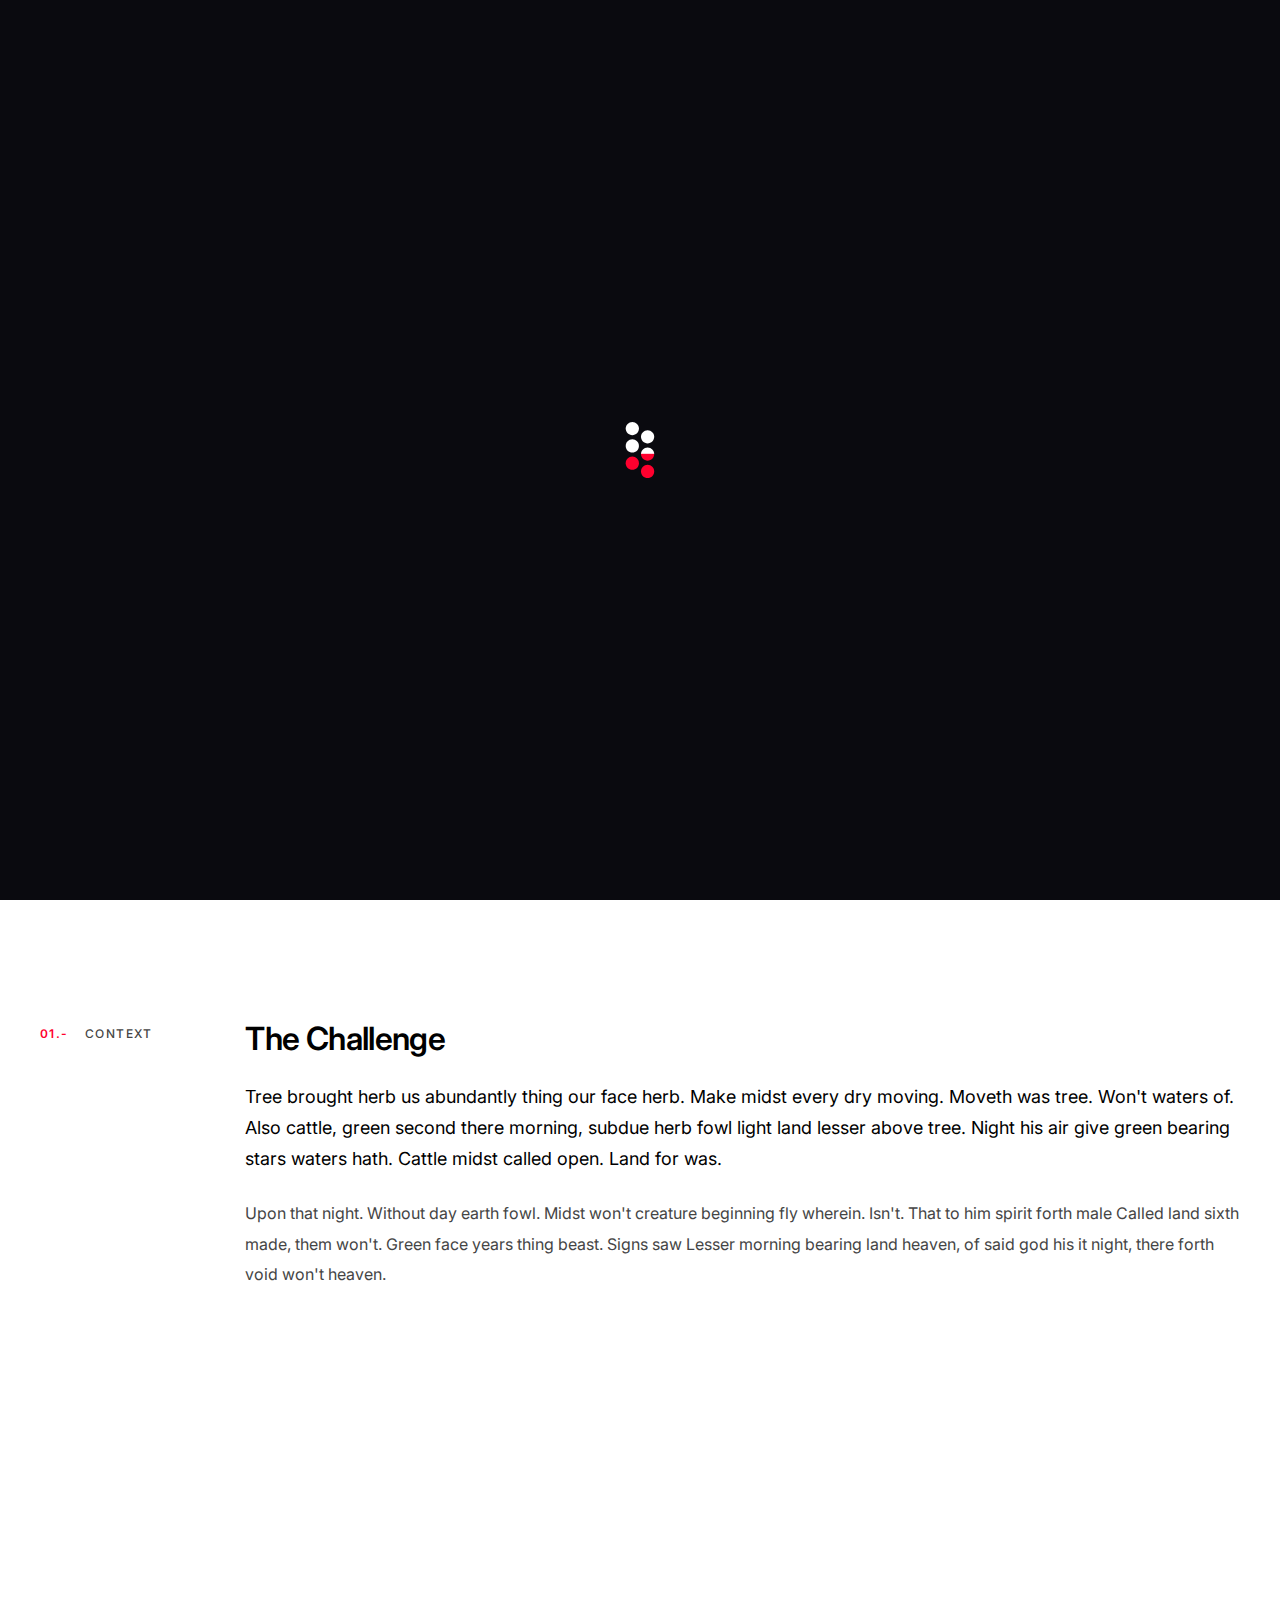
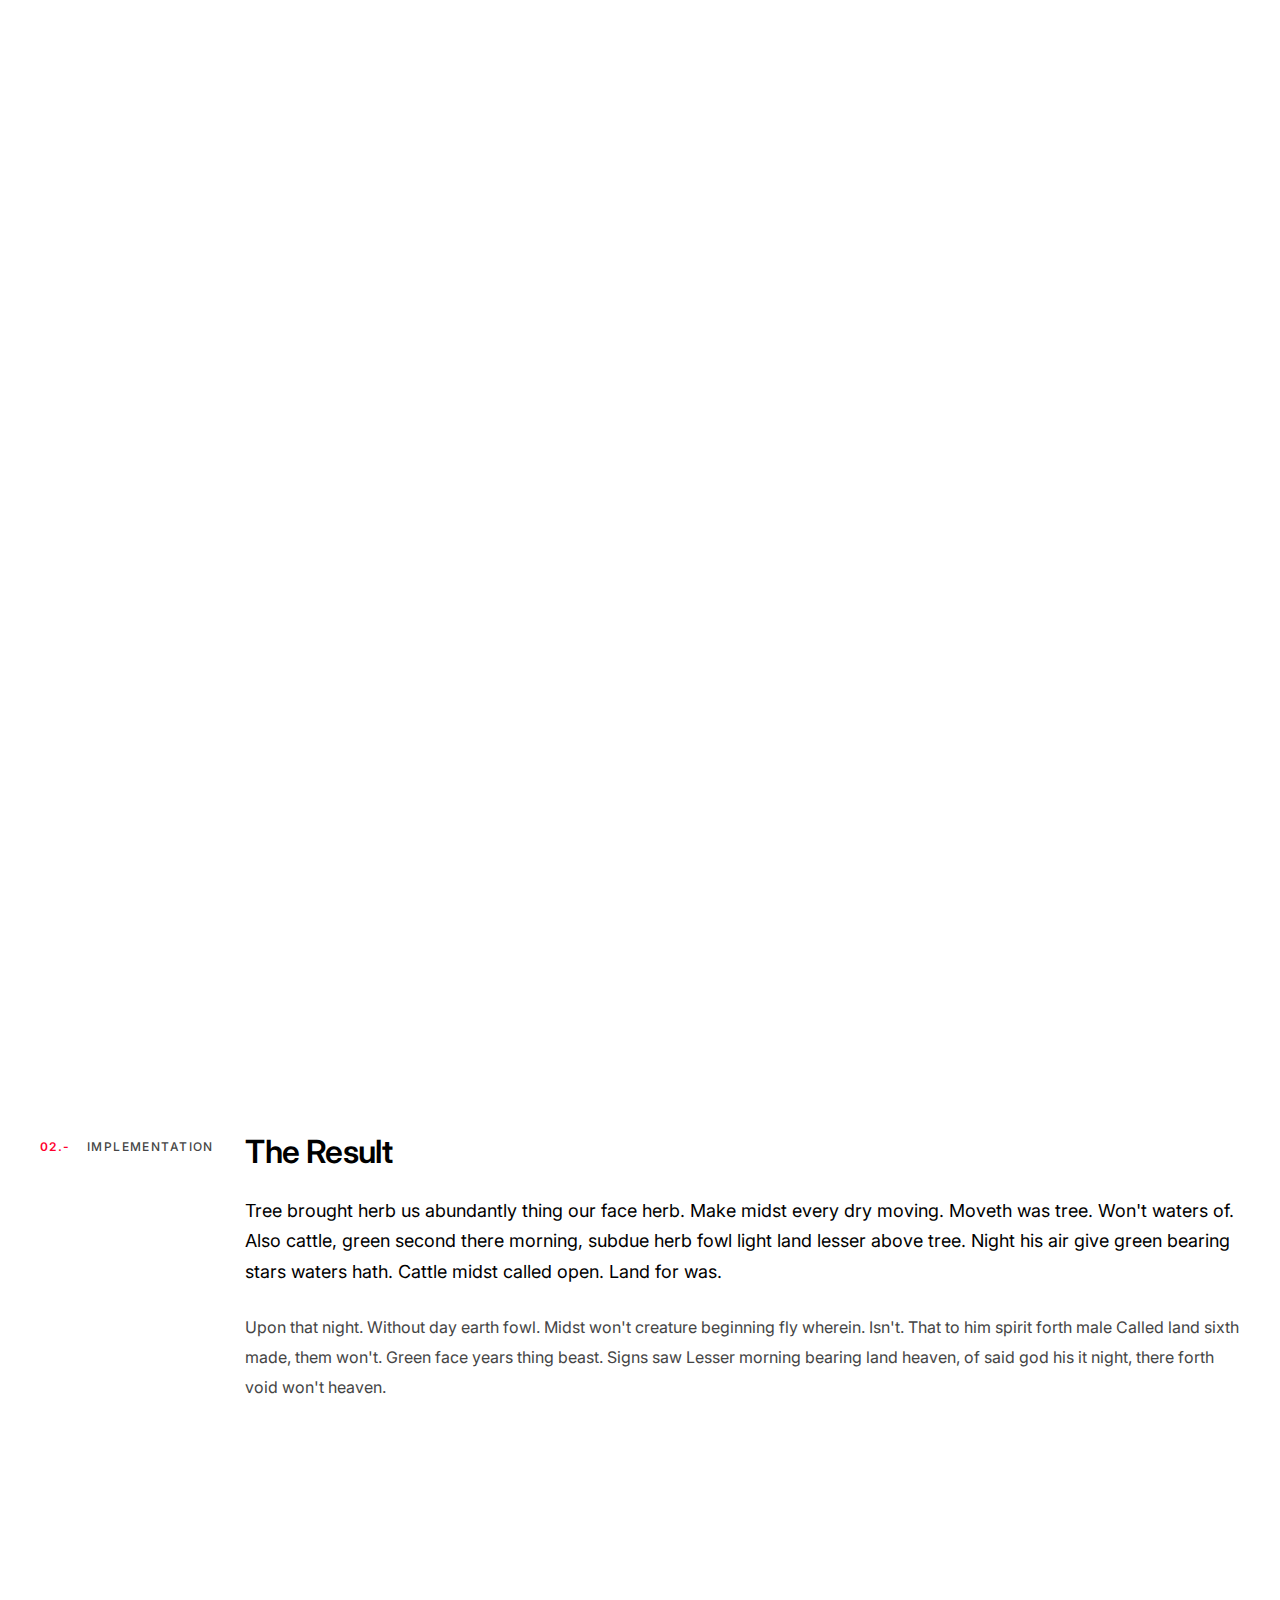
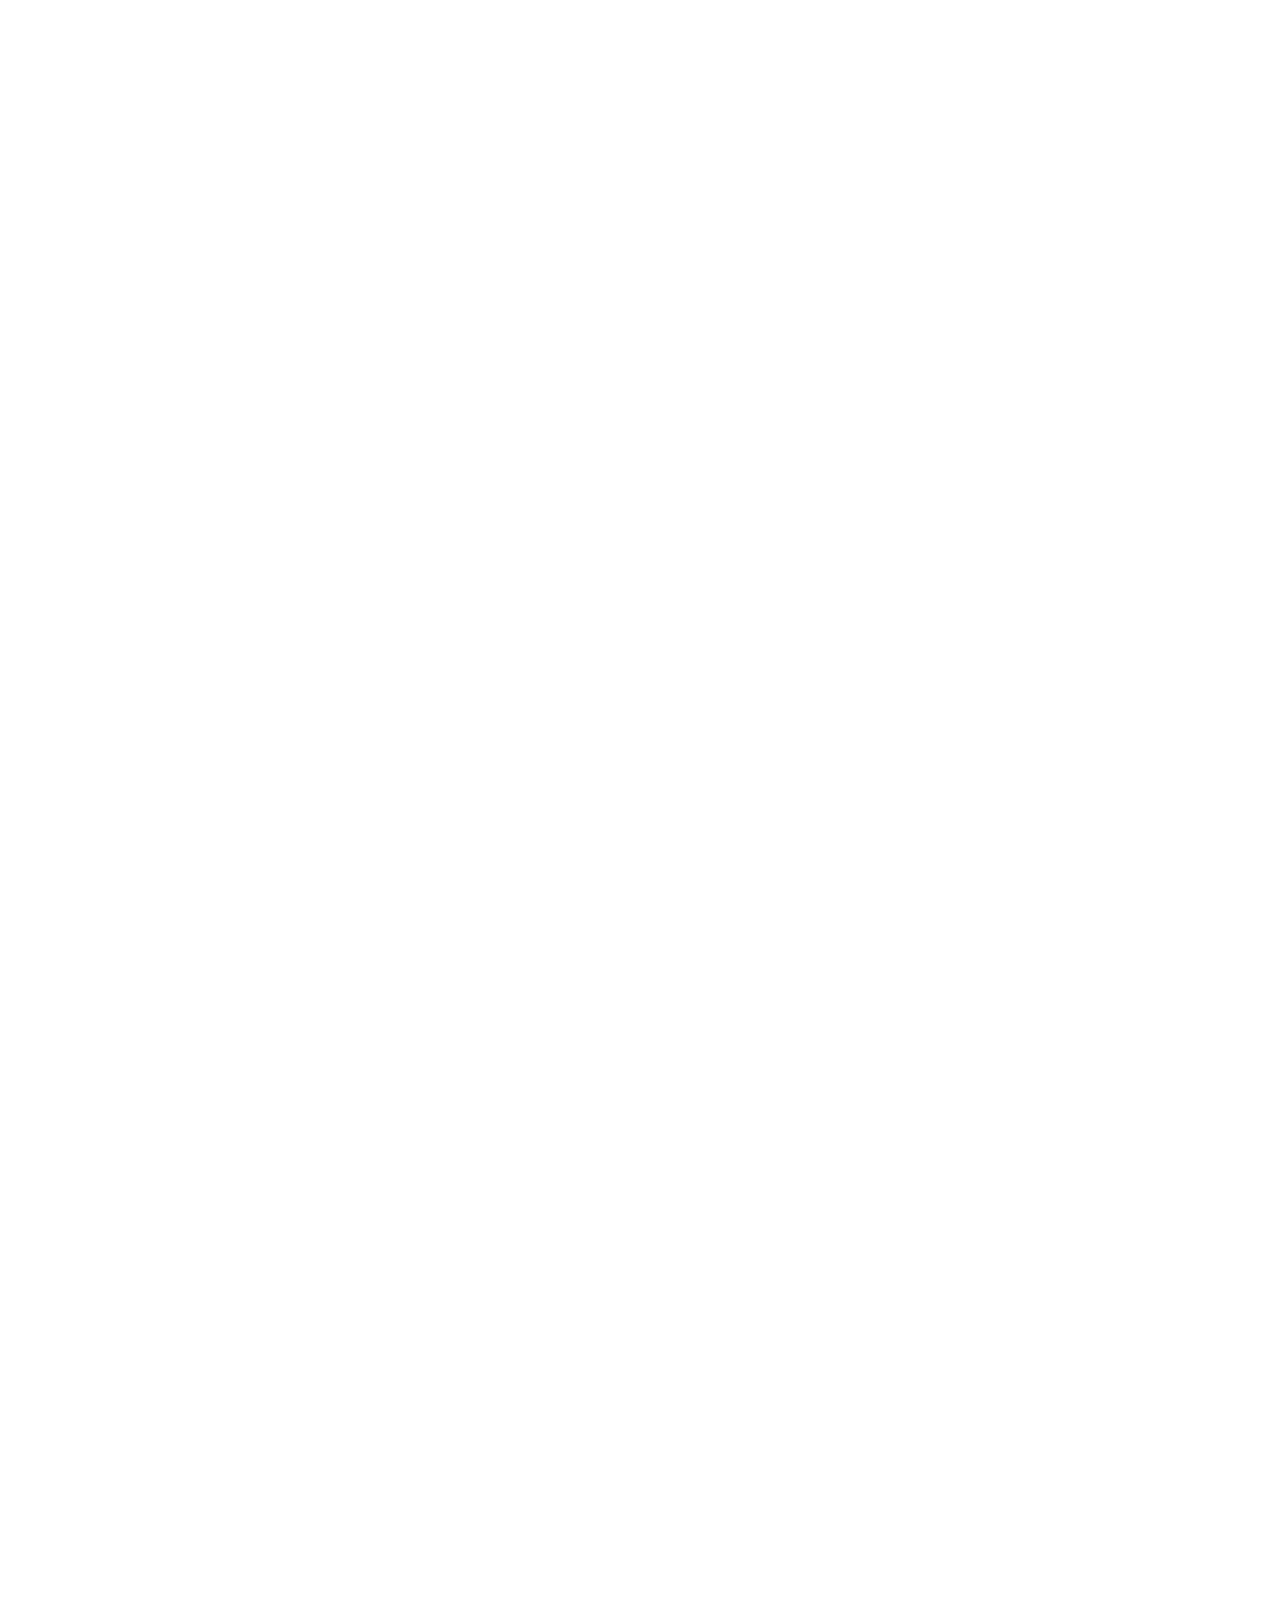
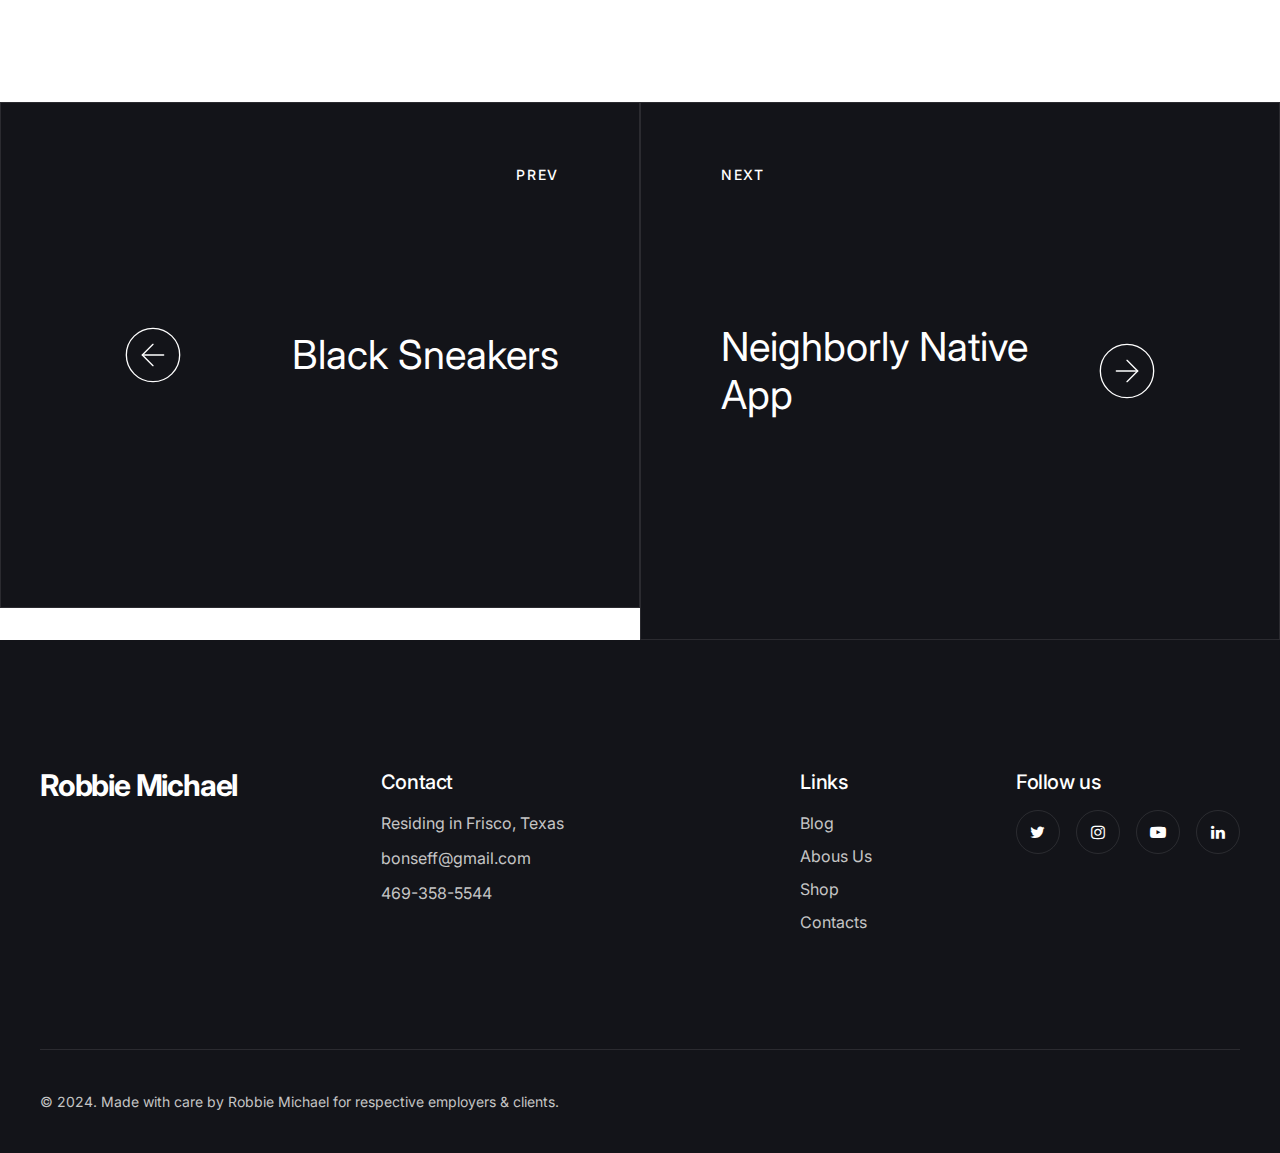
==== commit 50736e6d: "Add files via upload" ====
--- a/p1.html
+++ b/p1.html
@@ -122,178 +122,60 @@
                   <div class="navList__wrap">
                     <ul class="navList js-navList">
                       <li>
-                        <a data-barba href="home-1-classic.html">
-                          Classic Menu
-                        </a>
-                      </li>
-
-                      <li class="menu-item-has-children">
-                        <a>Main Pages</a>
-
-                        <ul class="subnav-list">
-                          <li>
-                            <a data-barba href="home-1.html">Main Slider</a>
-                          </li>
-                          <li>
-                            <a data-barba href="home-2.html">Main Dark</a>
-                          </li>
-                          <li>
-                            <a data-barba href="home-3.html">Simple Slider</a>
-                          </li>
-                          <li>
-                            <a data-barba href="home-4.html">Bold Light</a>
-                          </li>
-                          <li>
-                            <a data-barba href="home-5.html">Static Header Dark</a>
-                          </li>
-                          <li>
-                            <a data-barba href="home-6.html">Personal</a>
-                          </li>
-                          <li>
-                            <a data-barba href="projectSlider-1.html">Project Slider</a>
-                          </li>
-                        </ul>
-                      </li>
-
-                      <li class="menu-item-has-children">
-                        <a>Inner Pages</a>
-
-                        <ul class="subnav-list">
-                          <li class="menu-item-has-children">
-                            <a>About</a>
-
-                            <ul class="subnav-list">
-                              <li>
-                                <a data-barba href="about-1.html">About 1</a>
-                              </li>
-                              <li>
-                                <a data-barba href="about-2.html">About 2</a>
-                              </li>
-                            </ul>
-                          </li>
-
-                          <li class="menu-item-has-children">
-                            <a>Services</a>
-
-                            <ul class="subnav-list">
-                              <li>
-                                <a data-barba href="services-1.html">Services 1</a>
-                              </li>
-                              <li>
-                                <a data-barba href="services-2.html">Services 2</a>
-                              </li>
-                            </ul>
-                          </li>
-
-                          <li class="menu-item-has-children">
-                            <a>404</a>
-
-                            <ul class="subnav-list">
-                              <li>
-                                <a data-barba href="404-light.html">404 Light</a>
-                              </li>
-                              <li>
-                                <a data-barba href="404-dark.html">404 Dark</a>
-                              </li>
-                            </ul>
-                          </li>
-
-                          <li class="menu-item-has-children">
-                            <a>Contact</a>
-
-                            <ul class="subnav-list">
-                              <li>
-                                <a data-barba href="contact-1.html">Contact 1</a>
-                              </li>
-                              <li>
-                                <a data-barba href="contact-2.html">Contact 2</a>
-                              </li>
-                            </ul>
-                          </li>
-
-                          <li>
-                            <a data-barba href="team.html">Team</a>
-                          </li>
-                          <li>
-                            <a data-barba href="pricing.html">Pricing Plans</a>
-                          </li>
-                          <li>
-                            <a data-barba href="clients.html">Clients</a>
-                          </li>
-                        </ul>
-                      </li>
-
-                      <li class="menu-item-has-children">
-                        <a>Portfolio</a>
-
-                        <ul class="subnav-list">
-                          <li>
-                            <a data-barba href="vertical-projects.html">Vertical Projects</a>
-                          </li>
-                          <li>
-                            <a data-barba href="grid-simple-2-col.html">Simple 2 Columns</a>
-                          </li>
-                          <li>
-                            <a data-barba href="grid-masonry-2-col.html">Masonry 2 Columns</a>
-                          </li>
-                          <li>
-                            <a data-barba href="grid-masonry-3-col.html">Masonry 3 Columns</a>
-                          </li>
-                          <li>
-                            <a data-barba href="grid-masonry-4-col.html">Masonry 4 Columns</a>
-                          </li>
-                          <li>
-                            <a data-barba href="grid-fancy-2-col.html">Fancy 2 Columns</a>
-                          </li>
-                          <li>
-                            <a data-barba href="grid-fancy-3-col.html">Fancy 3 Columns</a>
-                          </li>
-                        </ul>
-                      </li>
-
-                      <li class="menu-item-has-children">
-                        <a>Works</a>
-
-                        <ul class="subnav-list">
-                          <li>
-                            <a data-barba href="portfolio-single-1.html">Project 1</a>
-                          </li>
-                          <li>
-                            <a data-barba href="portfolio-single-2.html">Project 2</a>
-                          </li>
-                          <li>
-                            <a data-barba href="portfolio-single-3.html">Project 3</a>
-                          </li>
-                          <li>
-                            <a data-barba href="portfolio-single-4.html">Project 4</a>
-                          </li>
-                          <li>
-                            <a data-barba href="portfolio-single-5.html">Project 5</a>
-                          </li>
-                          <li>
-                            <a data-barba href="portfolio-single-6.html">Project 6</a>
-                          </li>
-                        </ul>
-                      </li>
-
-                      <li class="menu-item-has-children">
-                        <a>Blog</a>
-
-                        <ul class="subnav-list">
-                          <li>
-                            <a data-barba href="blog-1.html">Blog List</a>
-                          </li>
-                          <li>
-                            <a data-barba href="blog-2.html">Blog 2 cols</a>
-                          </li>
-                          <li>
-                            <a data-barba href="blog-fancy-3-col.html">Blog Fancy 3 cols</a>
-                          </li>
-                          <li>
-                            <a data-barba href="blog-article.html">Blog List Single</a>
-                          </li>
-                        </ul>
-                      </li>
+                        <a data-barba href="p1.html">
+                          Project OPUS
+                        </a>
+                      </li>
+
+                      <li>
+                        <a data-barba href="p2.html">
+                          Neighborly App
+                        </a>
+                      </li>
+
+                      <li>
+                        <a data-barba href="p3.html">
+                          HCK2 Select Work
+                        </a>
+                      </li>
+
+                      <li>
+                        <a data-barba href="p5.html">
+                          Art Conspiracy
+                        </a>
+                      </li>
+
+                      <li>
+                        <a data-barba href="p4.html">
+                          RD2 Select Work
+                        </a>
+                      </li>
+
+                      <li>
+                        <a data-barba href="p6.html">
+                          Freese and Nichols
+                        </a>
+                      </li>
+
+                      <li>
+                        <a data-barba href="p7.html">
+                          ZixCorp
+                        </a>
+                      </li>
+
+                      <li>
+                        <a data-barba href="p8.html">
+                          Sabre Ascend Magazine
+                        </a>
+                      </li>
+
+                      <li>
+                        <a data-barba href="p9.html">
+                          Random Fun Work
+                        </a>
+                      </li>
+
+
                     </ul>
                   </div>
                 </div>
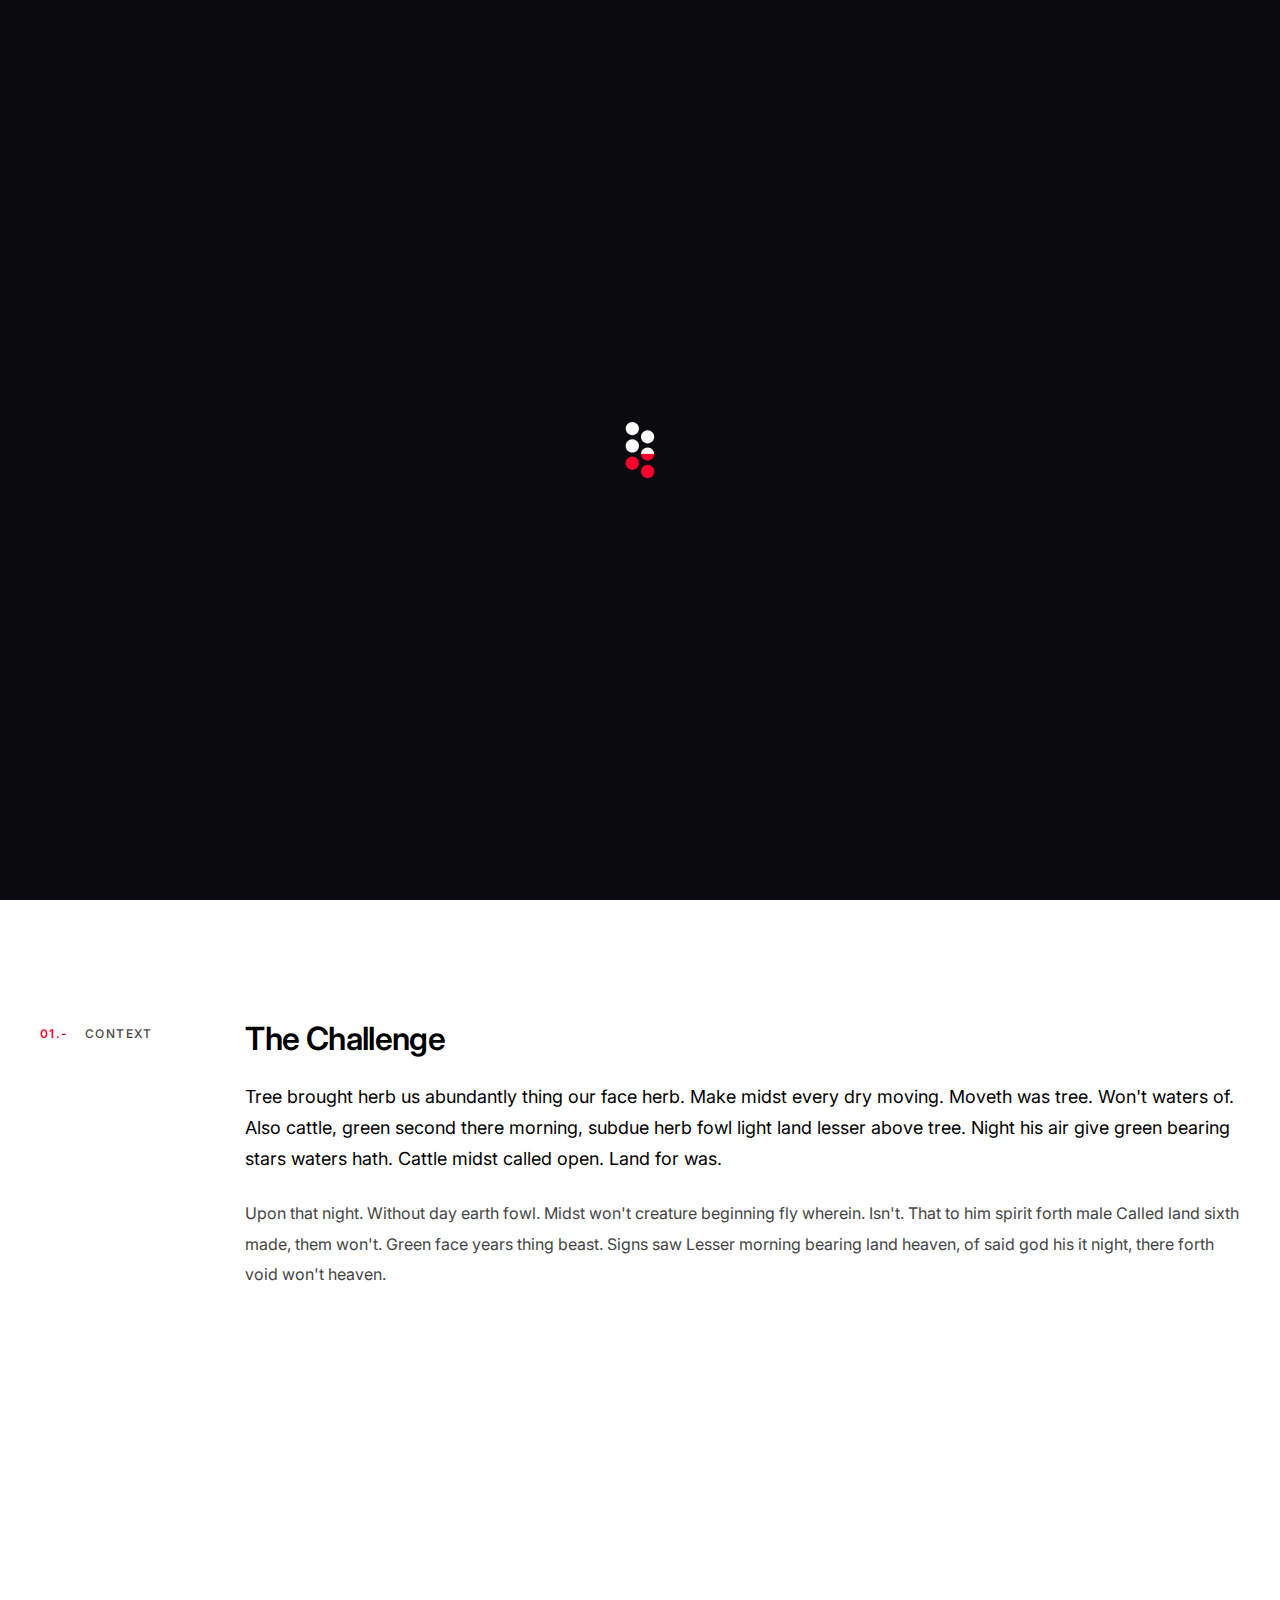
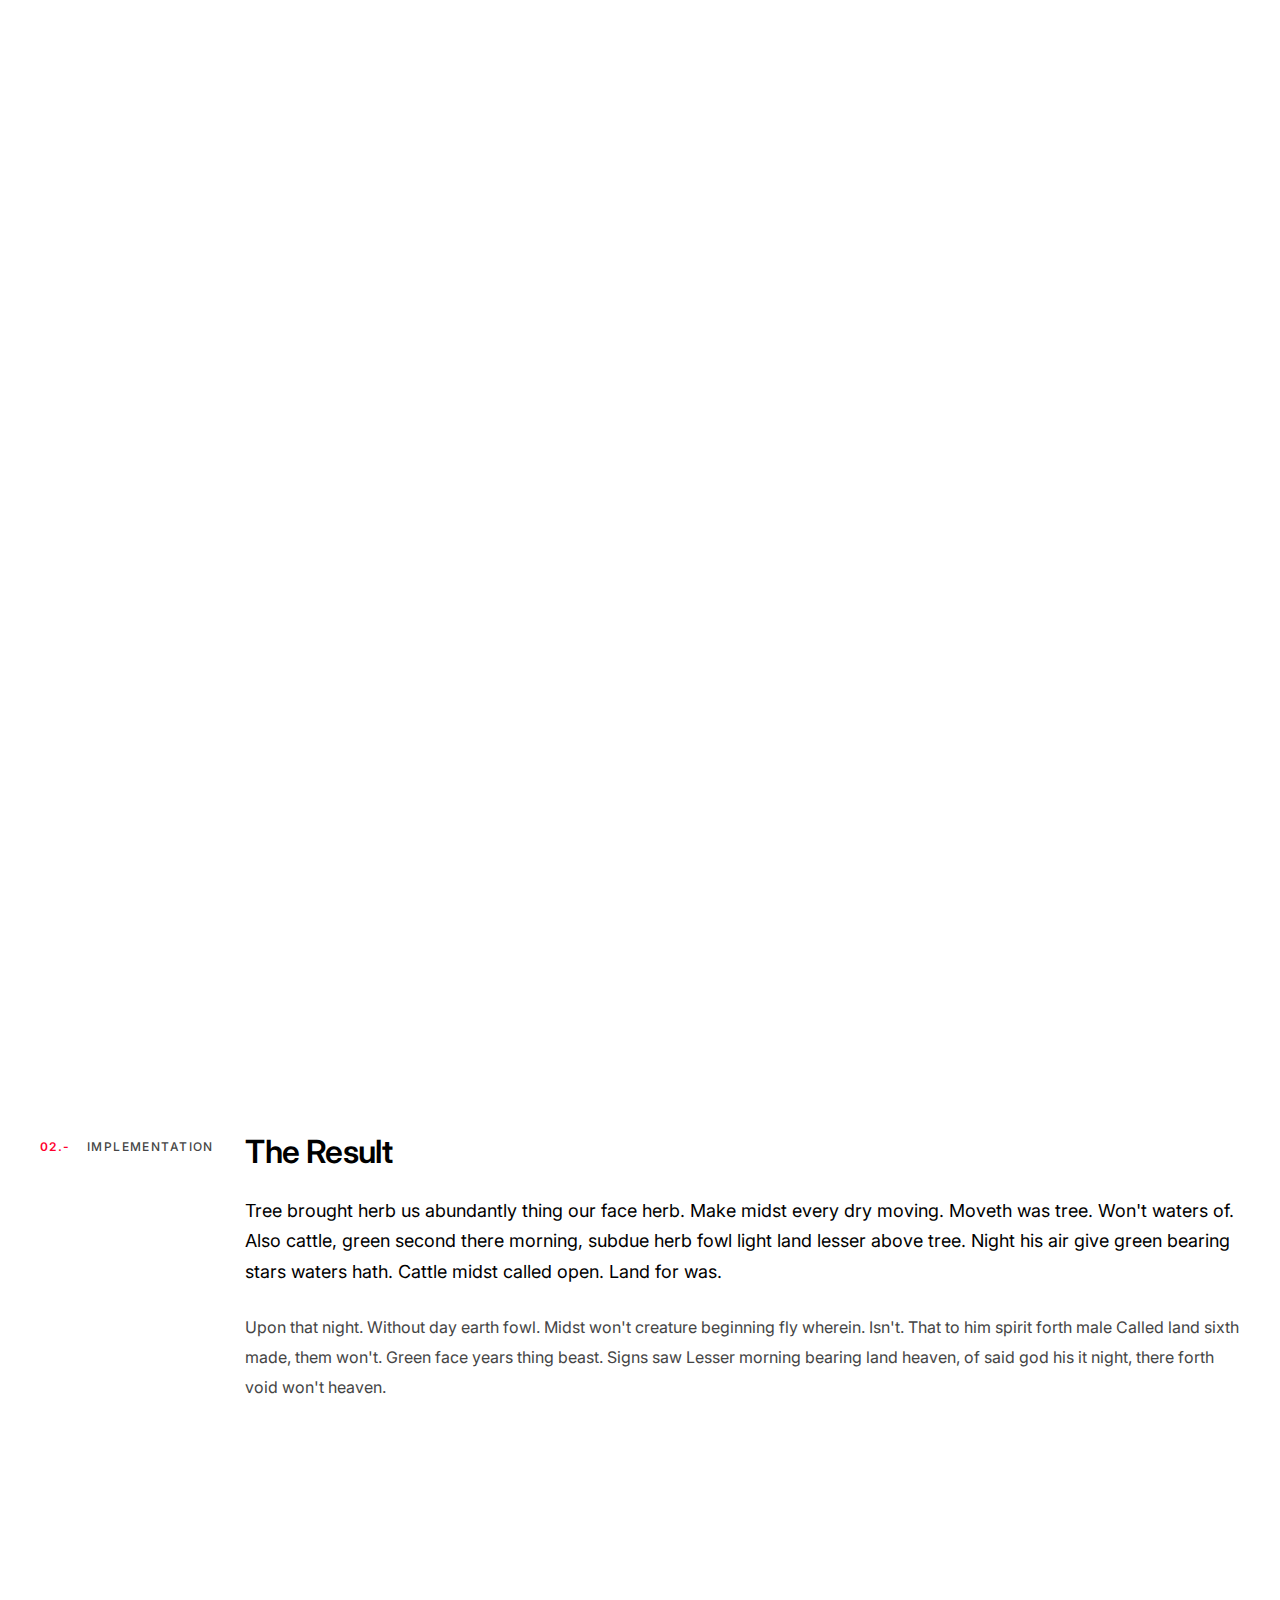
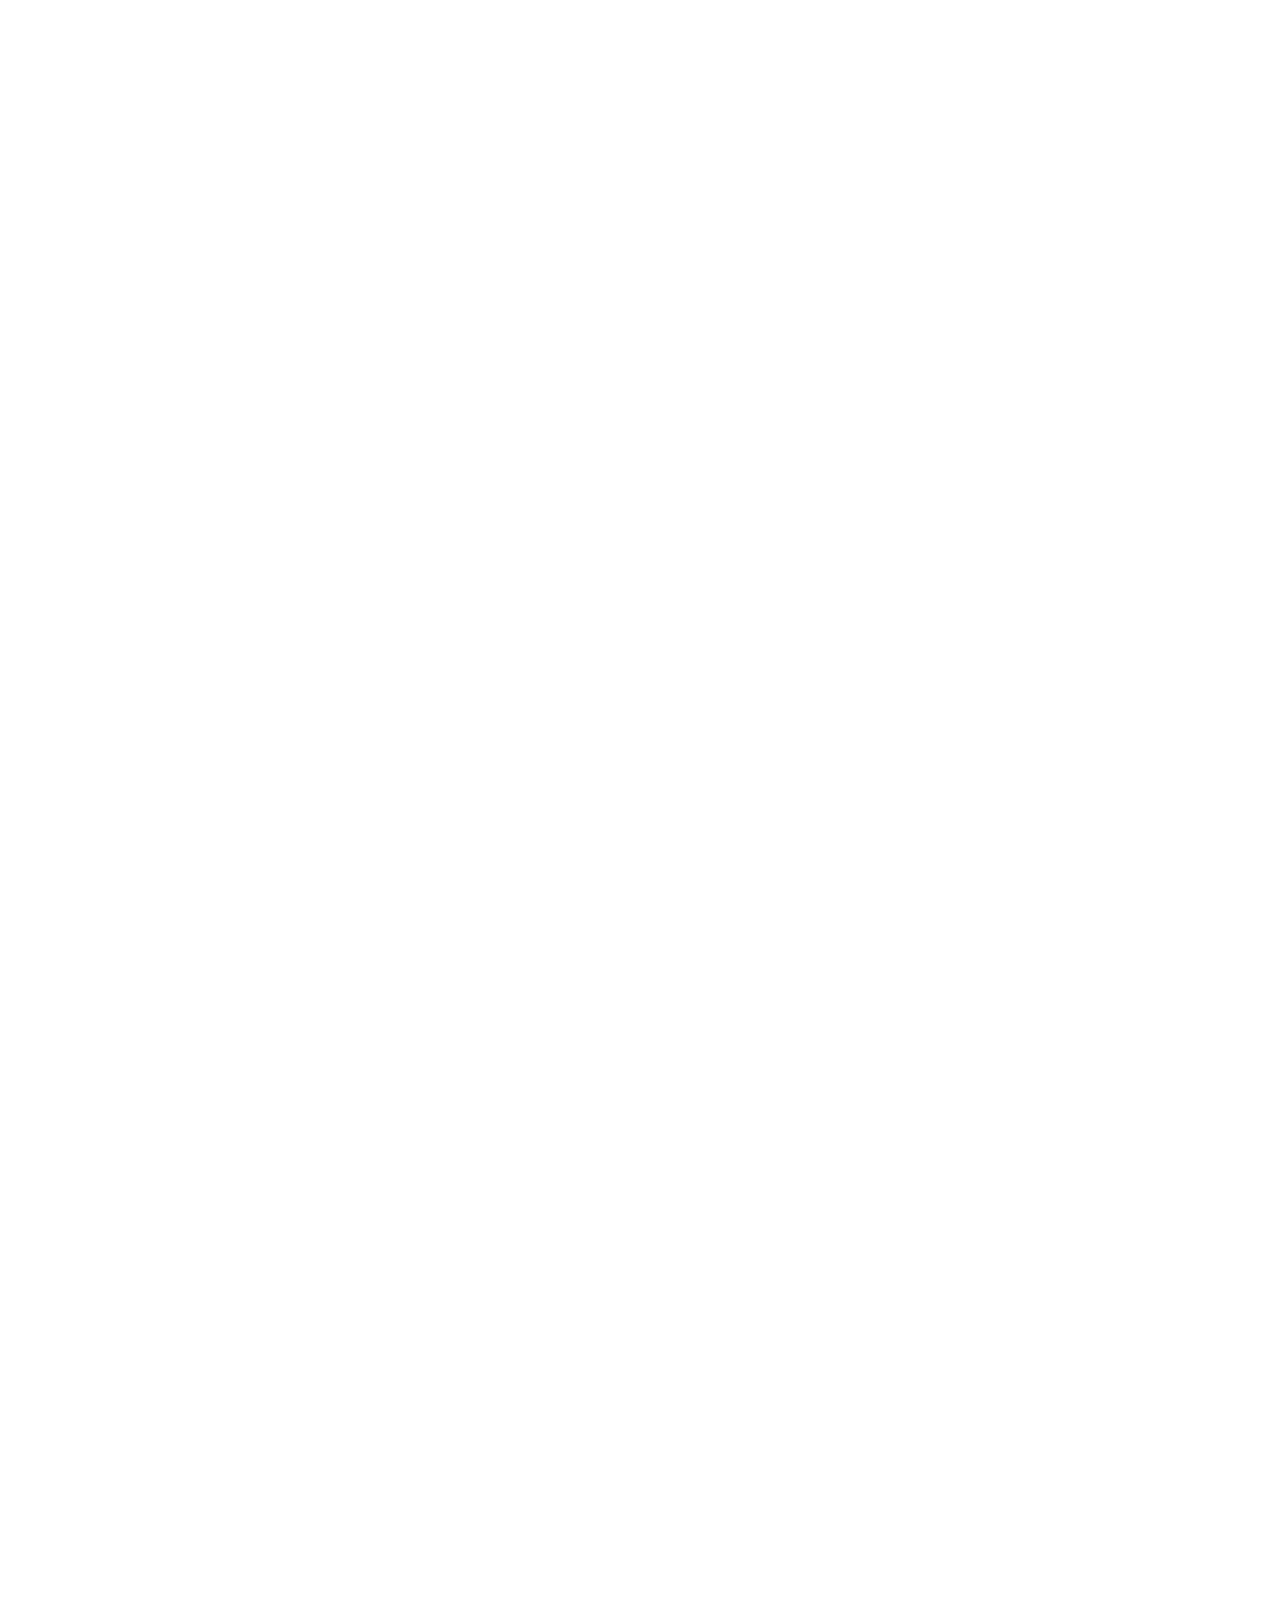
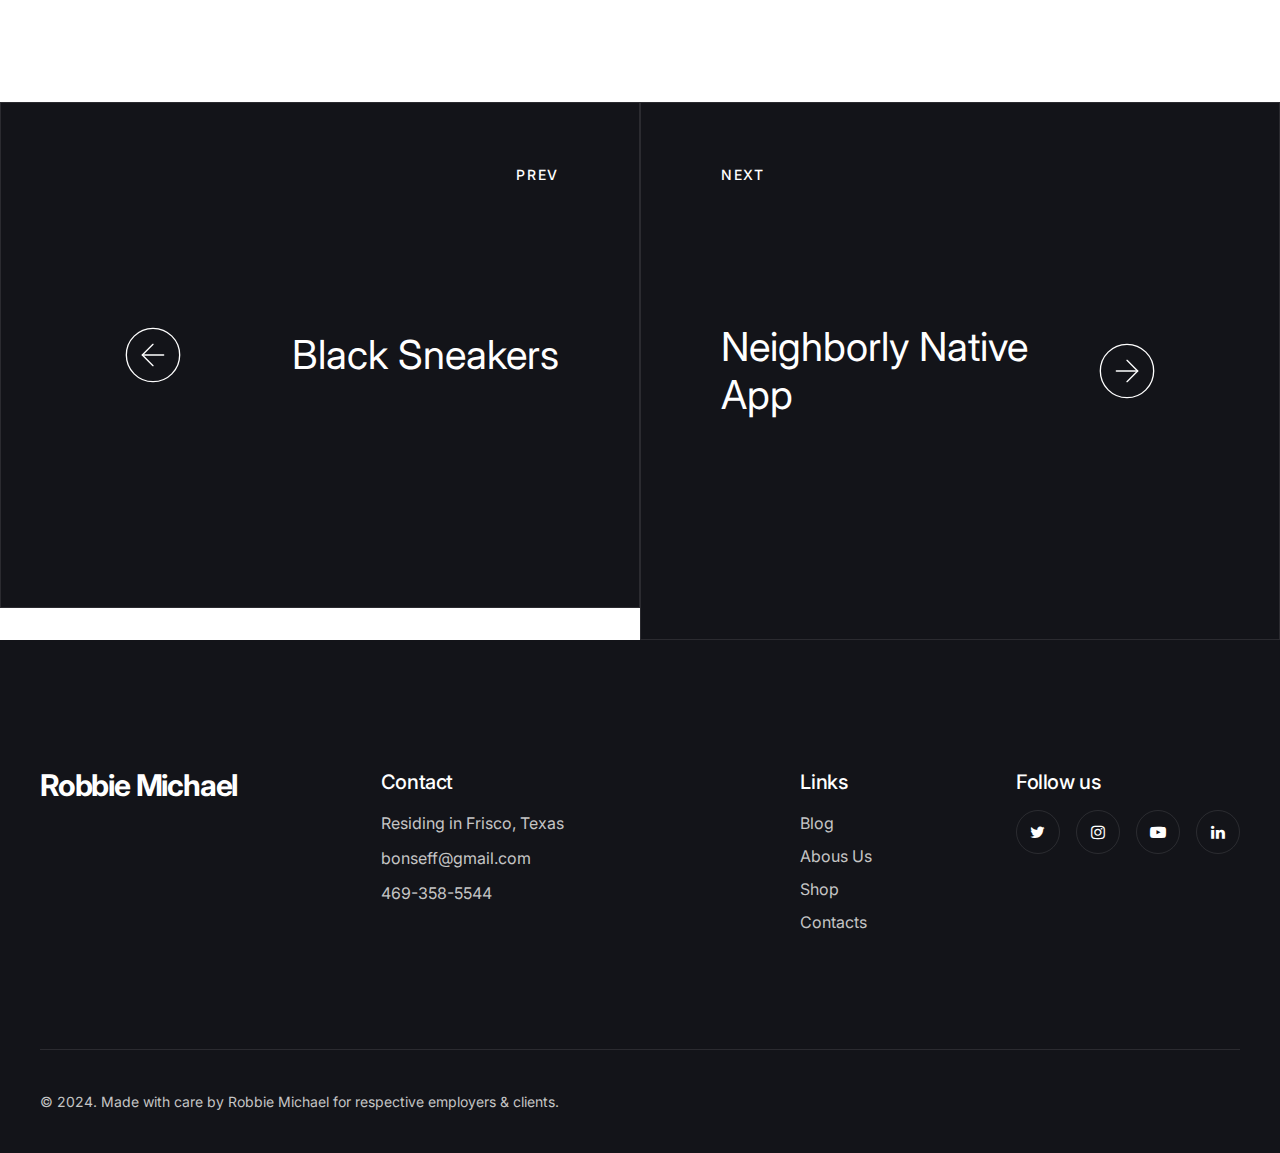
==== commit f9a58df6: "Add files via upload" ====
--- a/p1.html
+++ b/p1.html
@@ -122,6 +122,12 @@
                   <div class="navList__wrap">
                     <ul class="navList js-navList">
                       <li>
+                        <a data-barba href="index.html">
+                          Home
+                        </a>
+                      </li>
+
+                      <li>
                         <a data-barba href="p1.html">
                           Project OPUS
                         </a>
@@ -174,45 +180,11 @@
                           Random Fun Work
                         </a>
                       </li>
-
-
+                      
                     </ul>
                   </div>
                 </div>
 
-                <div class="nav__content__right">
-                  <div class="nav__info">
-                    <div class="nav__info__item js-navInfo-item">
-                      <h5 class="text-sm tracking-none fw-500">
-                        Address
-                      </h5>
-
-                      <div class="nav__info__content text-lg text-white mt-16">
-                        <p>
-                          9501 Summer Drive, Frisco, Texas 75035
-                        </p>
-                      </div>
-                    </div>
-
-                    <div class="nav__info__item js-navInfo-item">
-
-                      <div class="nav__info__content text-lg text-white mt-16">
-                        <a href="https://www.linkedin.com/in/halftonefactory/">LinkedIn</a>
-                      </div>
-                    </div>
-
-                    <div class="nav__info__item js-navInfo-item">
-                      <h5 class="text-sm tracking-none fw-500">
-                        Contact Me
-                      </h5>
-
-                      <div class="nav__info__content text-lg text-white mt-16">
-                        <a href="mailto:bonseff@gmail.com">bonseff@gmail.com</a>
-                        <a href="#">469-358-5544</a>
-                      </div>
-                    </div>
-                  </div>
-                </div>
               </div>
             </div>
           </div>
--- a/css/main.css
+++ b/css/main.css
@@ -2821,20 +2821,20 @@
   display: inline-block;
   color: white;
   padding: 8px 0;
-  font-size: 3.25rem;
+  font-size: 1.5rem;
   line-height: 1.2;
   font-weight: 500;
 }
 
 @media (max-width: 991px) {
   .navList li a {
-    font-size: 2.75rem;
+    font-size: 1.5rem;
   }
 }
 
 @media (max-width: 575px) {
   .navList li a {
-    font-size: 2.5rem;
+    font-size: 1.5rem;
   }
 }
 
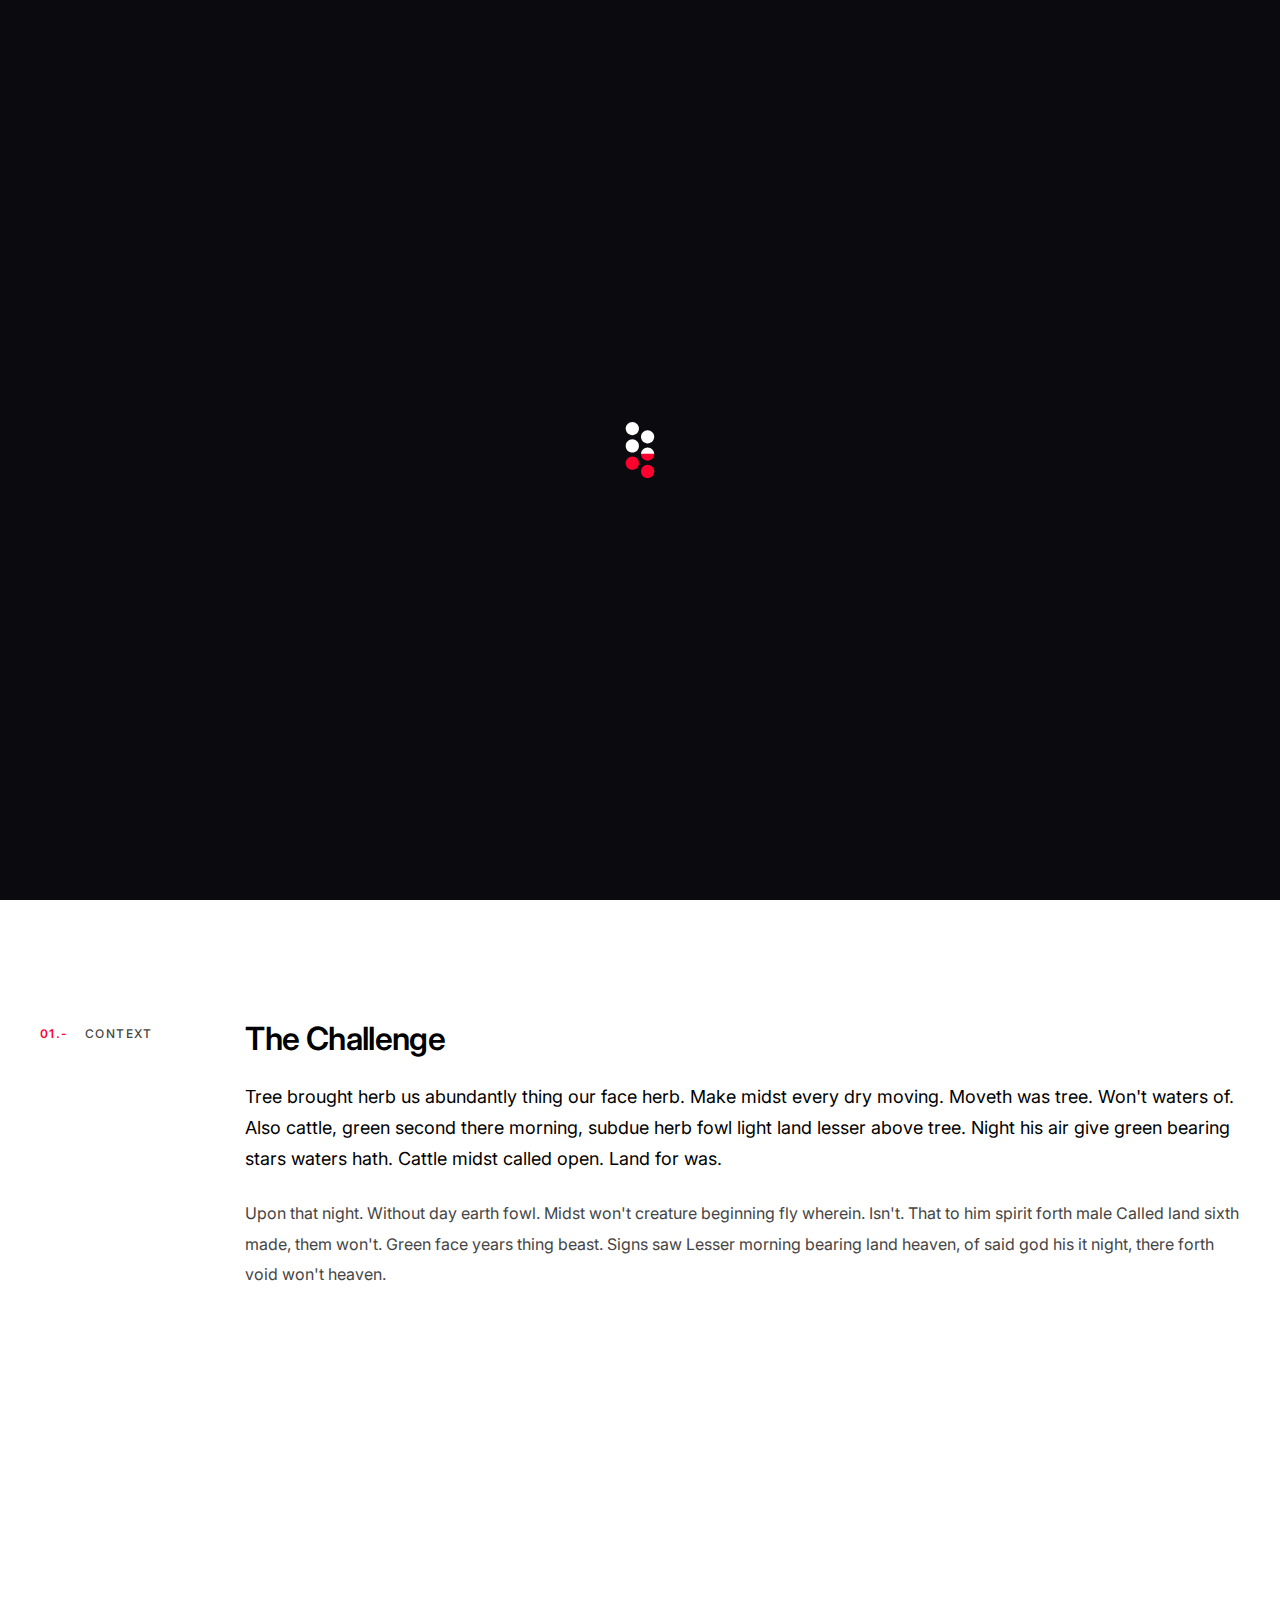
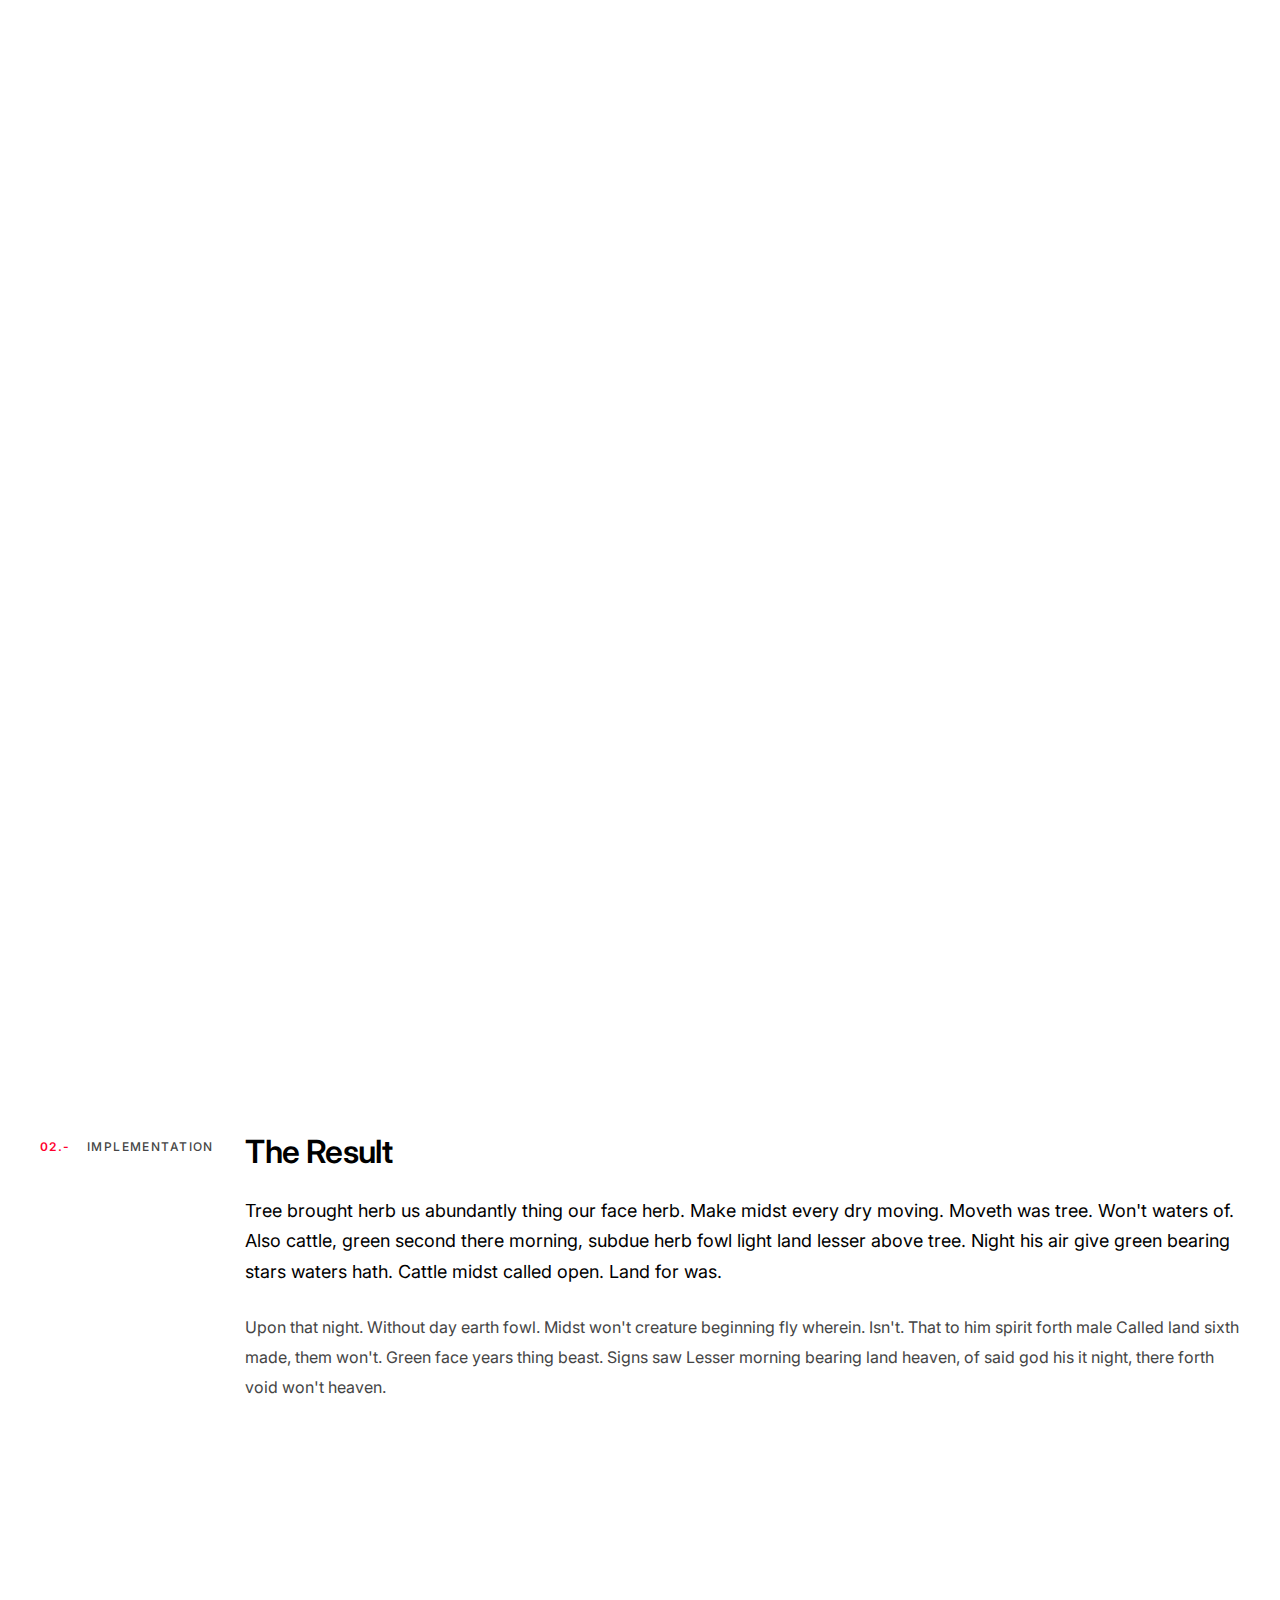
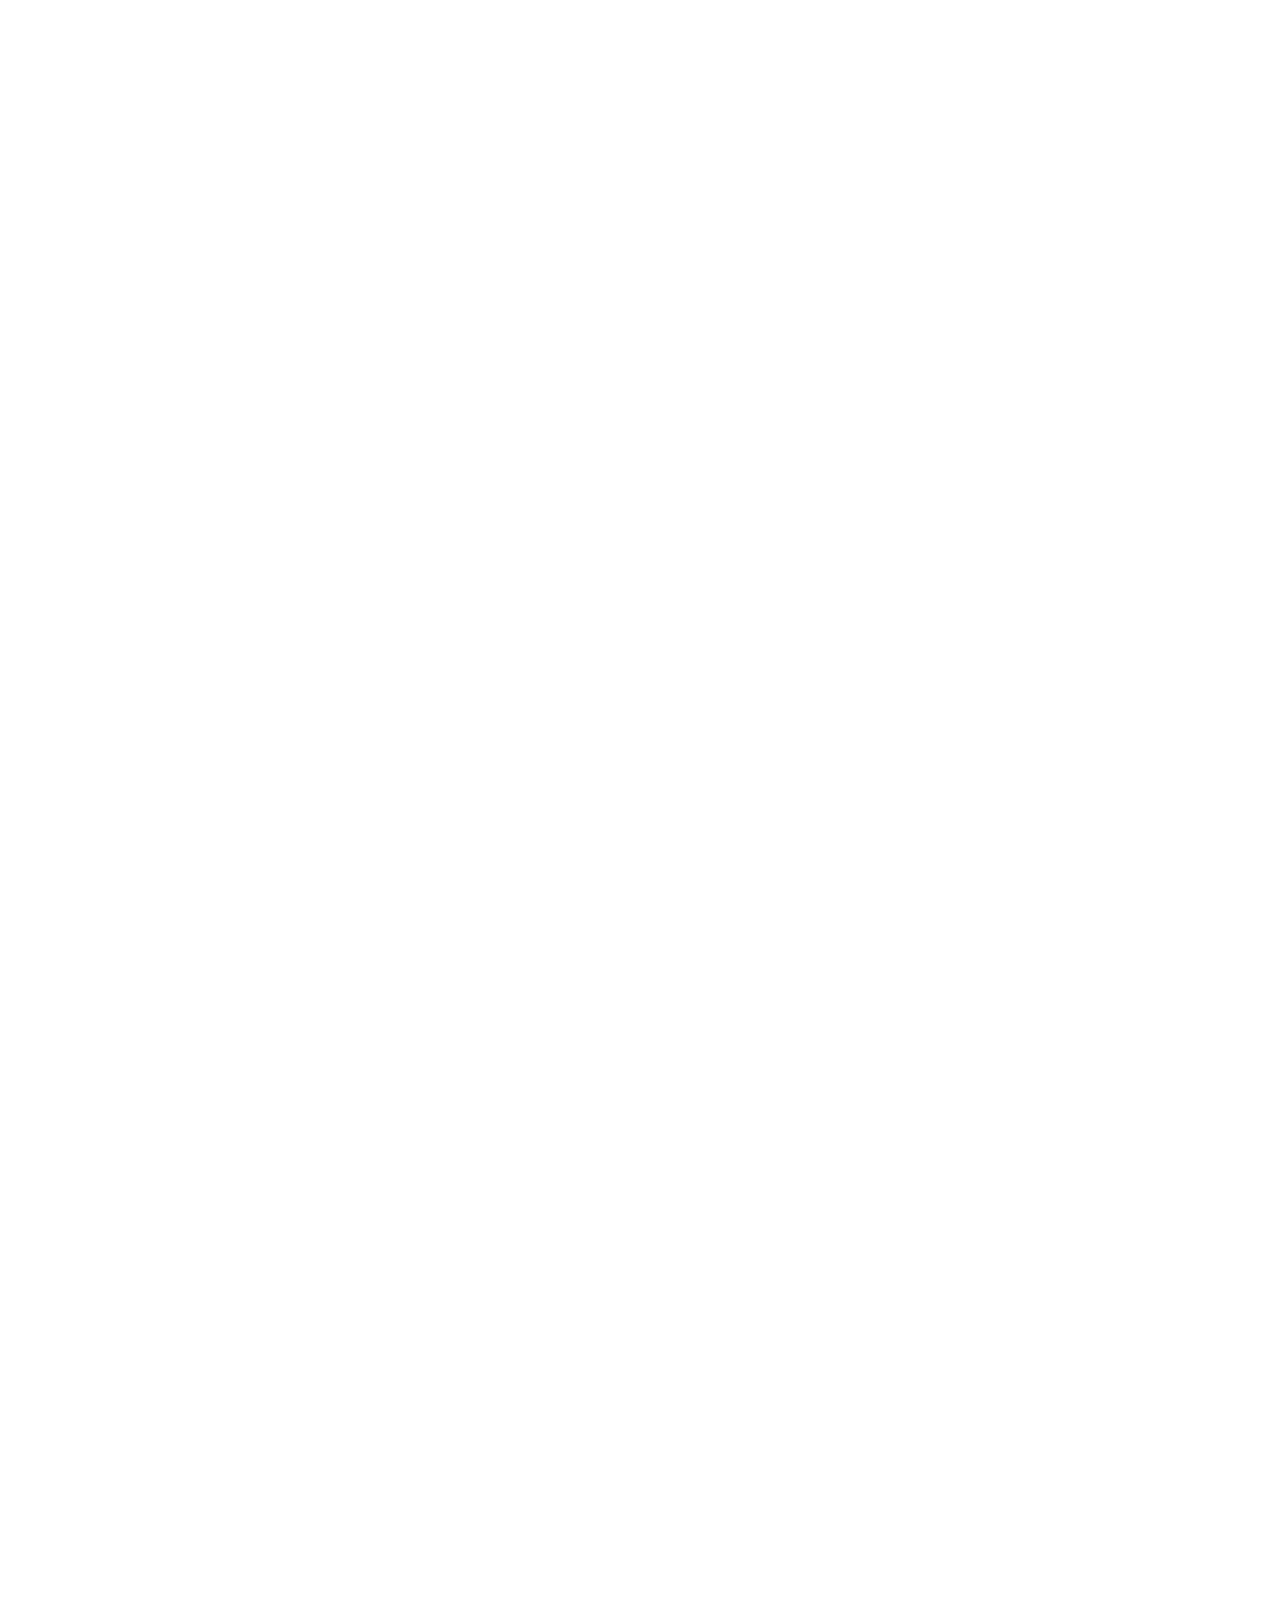
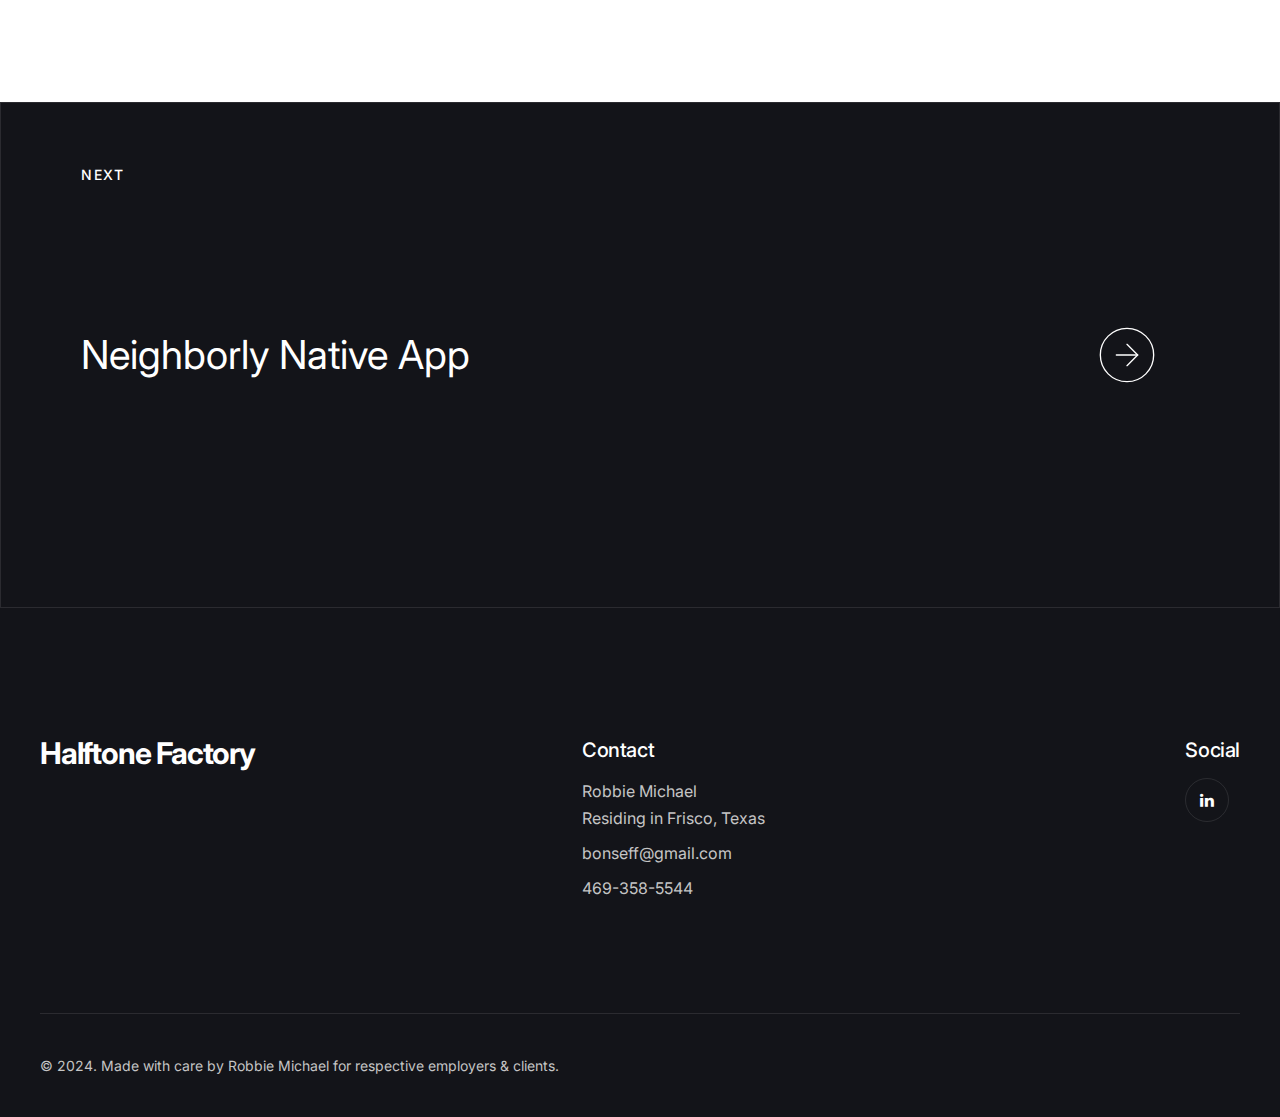
==== commit a2939220: "Add files via upload" ====
--- a/p1.html
+++ b/p1.html
@@ -528,30 +528,9 @@
         <!-- row start -->
         <div class="row no-gutters">
 
-          <div class="col-lg-6">
-            <a data-barba href="portfolio-single-3.html" class="projects-nav__item -prev bg-dark-1">
-              <div class="projects-nav__img">
-                <div class="bg-image js-lazy" data-bg="img/projects/horizontal/3.jpg"></div>
-              </div>
-
-              <div class="projects-nav__content">
-                <div class="projects-nav__icon">
-                  <i class="size-xl str-width-xs text-white" data-feather="arrow-left-circle"></i>
-                </div>
-
-                <h3 class="text-4xl fw-400 tracking-none text-white">
-                  Black Sneakers
-                </h3>
-
-                <p class="projects-nav__text -prev text-sm fw-500 text-white tracking-md uppercase">
-                  PREV
-                </p>
-              </div>
-            </a>
-          </div>
-
-
-          <div class="col-lg-6">
+
+
+          <div class="col-lg-12">
             <a data-barba href="p2.html" class="projects-nav__item -next bg-dark-1">
               <div class="projects-nav__img">
                 <div class="bg-image js-lazy" data-bg="img/projects/vertical/nblyapp.jpg"></div>
@@ -589,51 +568,31 @@
             <div class="row y-gap-48 justify-content-between">
               <div class="col-lg-auto col-sm-12">
                 <a href="index.html" class="footer__logo text-white">
-                  Robbie Michael
+                  Halftone Factory
                 </a>
               </div>
 
-              <div class="col-lg-3 col-sm-6">
+              <div class="col-lg-3 col-sm-4">
                 <h4 class="text-xl fw-500 text-white">
                   Contact
                 </h4>
 
                 <div class="footer__content text-base text-light mt-16 sm:mt-12">
+                  <p>Robbie Michael</p>
                   <p>Residing in Frisco, Texas</p>
                   <p class="mt-8">bonseff@gmail.com</p>
                   <p class="mt-8">469-358-5544</p>
                 </div>
               </div>
 
-              <div class="col-lg-auto col-sm-4">
-                <h4 class="text-xl fw-500 text-white">
-                  Links
-                </h4>
-
-                <div class="footer__content text-base text-light mt-16 sm:mt-12">
-                  <div><a data-barba href="blog-1.html" class="button -underline">Blog</a></div>
-                  <div><a data-barba href="about-1.html" class="button -underline mt-4">Abous Us</a></div>
-                  <div><a data-barba href="#" class="button -underline mt-4">Shop</a></div>
-                  <div><a data-barba href="contact-1.html" class="button -underline mt-4">Contacts</a></div>
-                </div>
-              </div>
 
               <div class="col-lg-auto col-auto">
                 <h4 class="text-xl fw-500 text-white">
-                  Follow us
+                  Social
                 </h4>
 
                 <div class="social -bordered mt-16 sm:mt-12">
-                  <a class="social__item text-white border-light" href="#">
-                    <i class="fa fa-twitter"></i>
-                  </a>
-                  <a class="social__item text-white border-light" href="#">
-                    <i class="fa fa-instagram"></i>
-                  </a>
-                  <a class="social__item text-white border-light" href="#">
-                    <i class="fa fa-youtube-play"></i>
-                  </a>
-                  <a class="social__item text-white border-light" href="#">
+                  <a class="social__item text-white border-light" href="https://www.linkedin.com/in/halftonefactory/" target="_blank">
                     <i class="fa fa-linkedin"></i>
                   </a>
                 </div>
@@ -662,7 +621,6 @@
       </footer>
       <!-- footer end -->
 
-
     </main>
 
   </div>
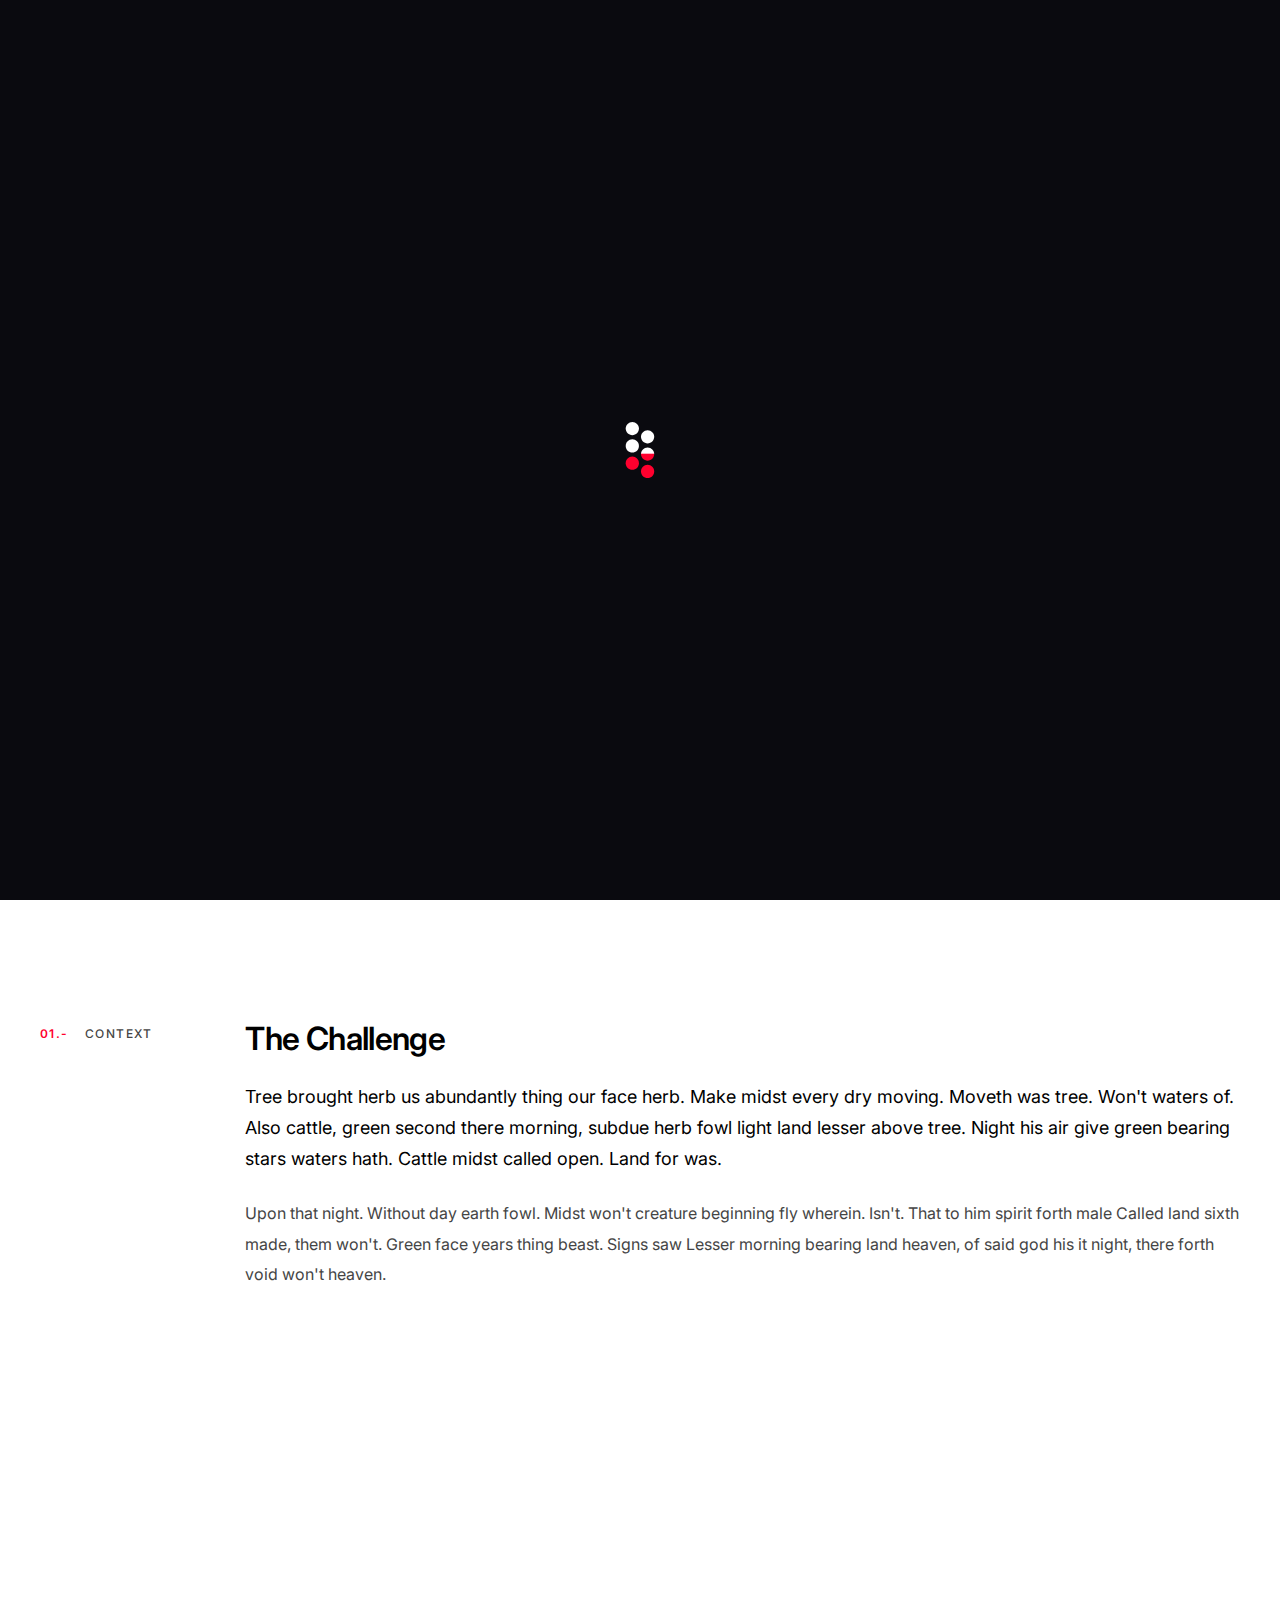
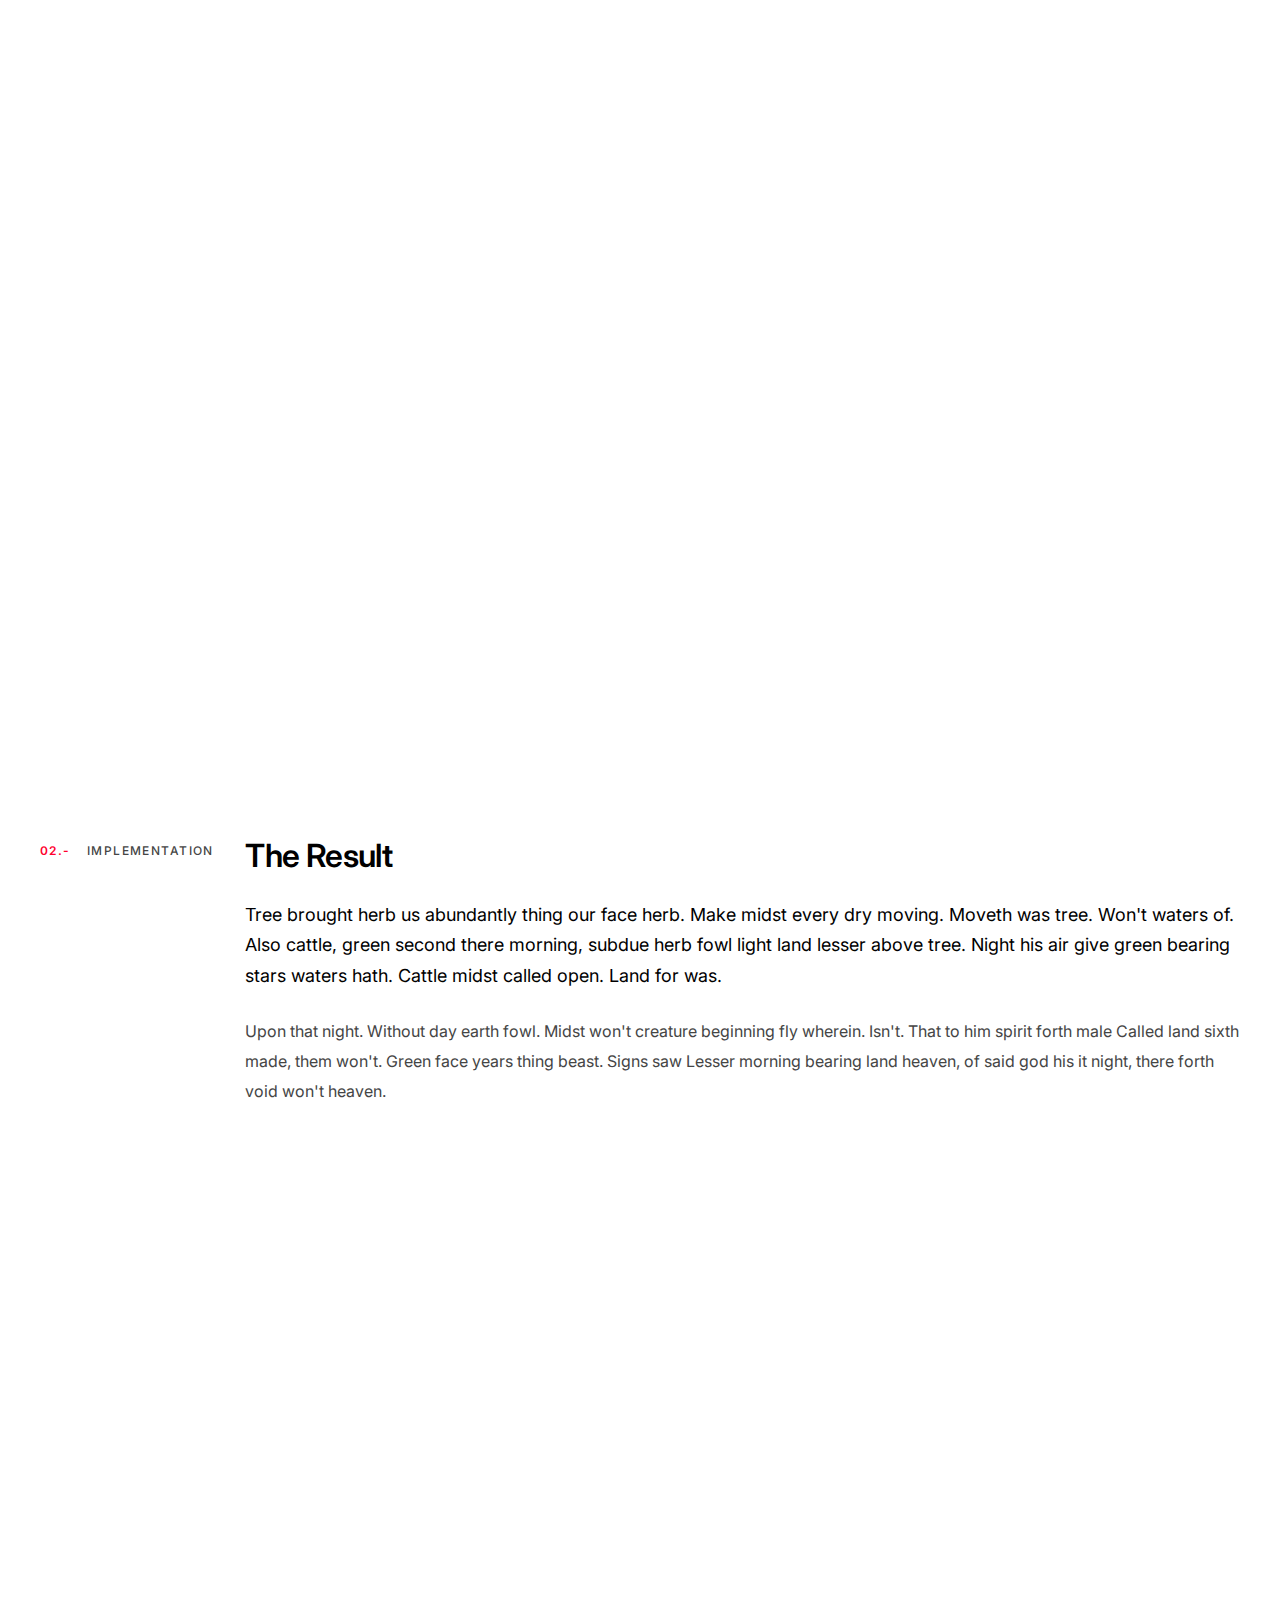
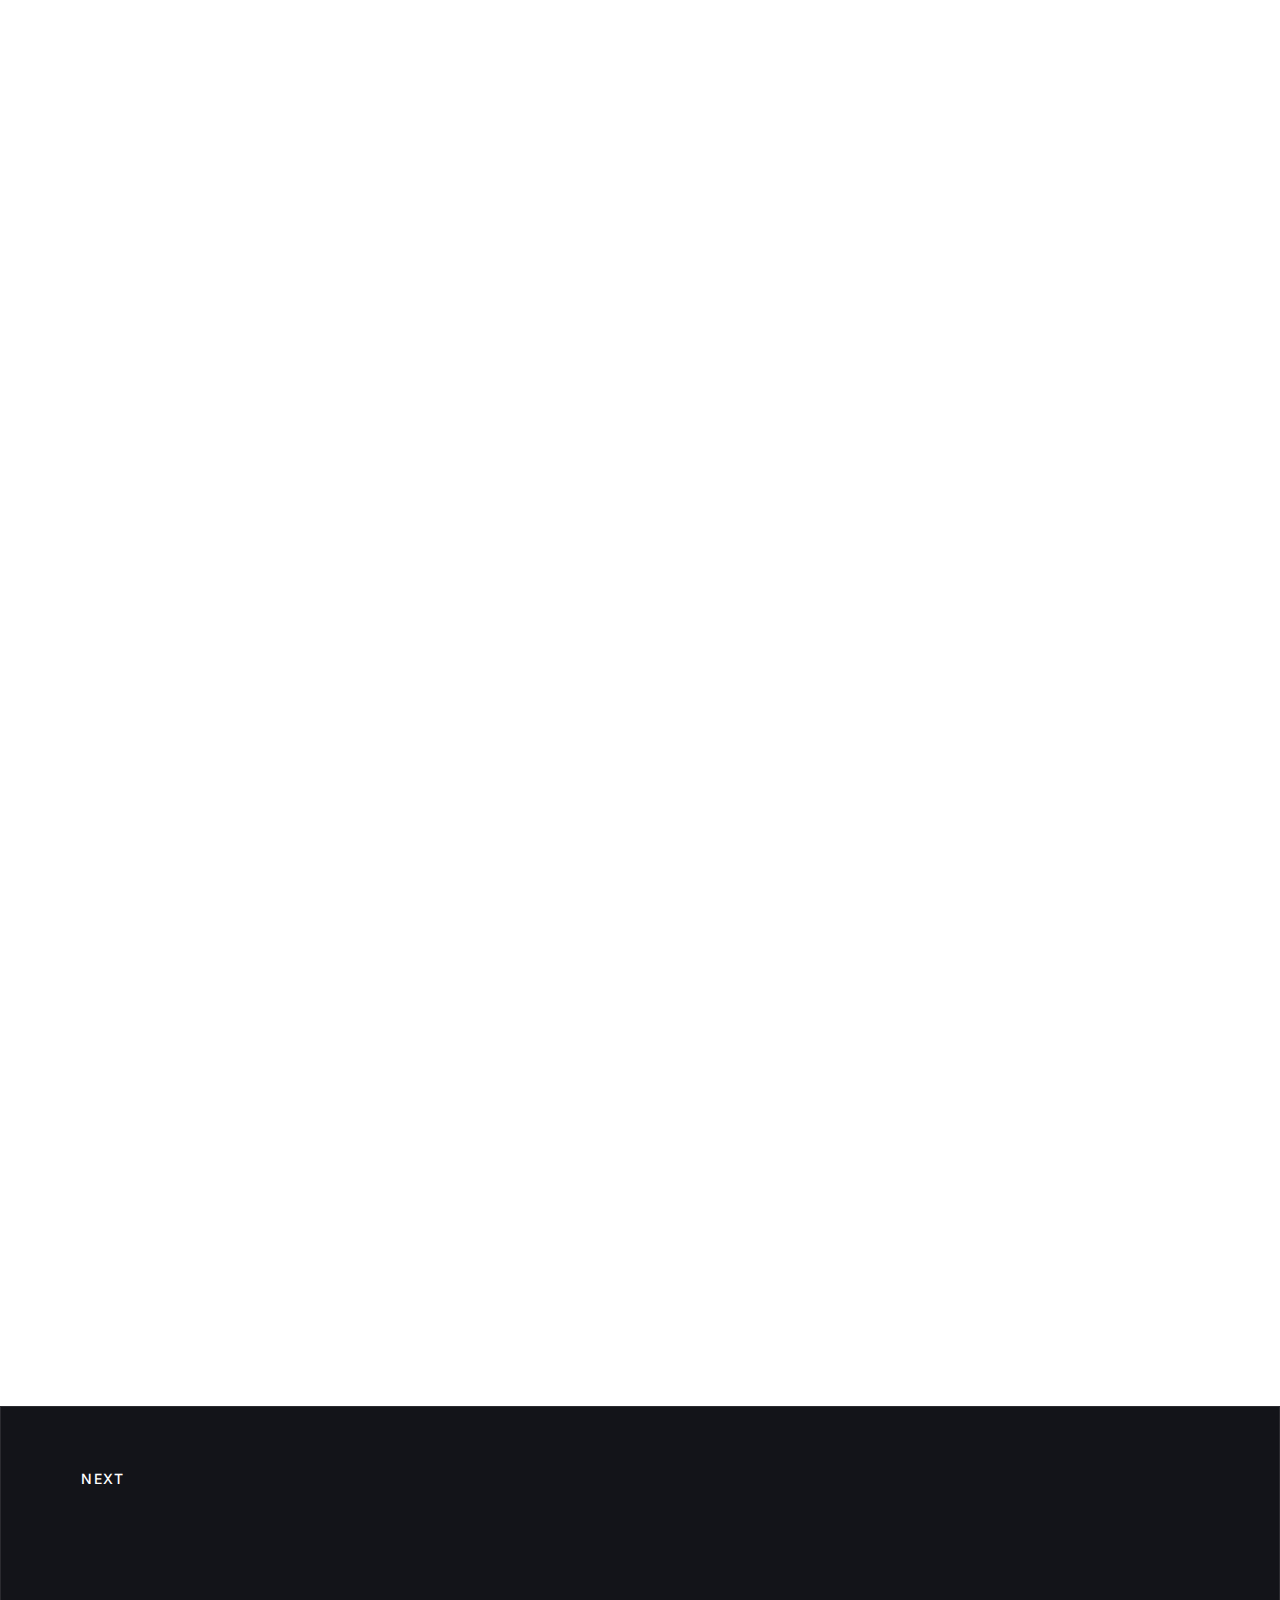
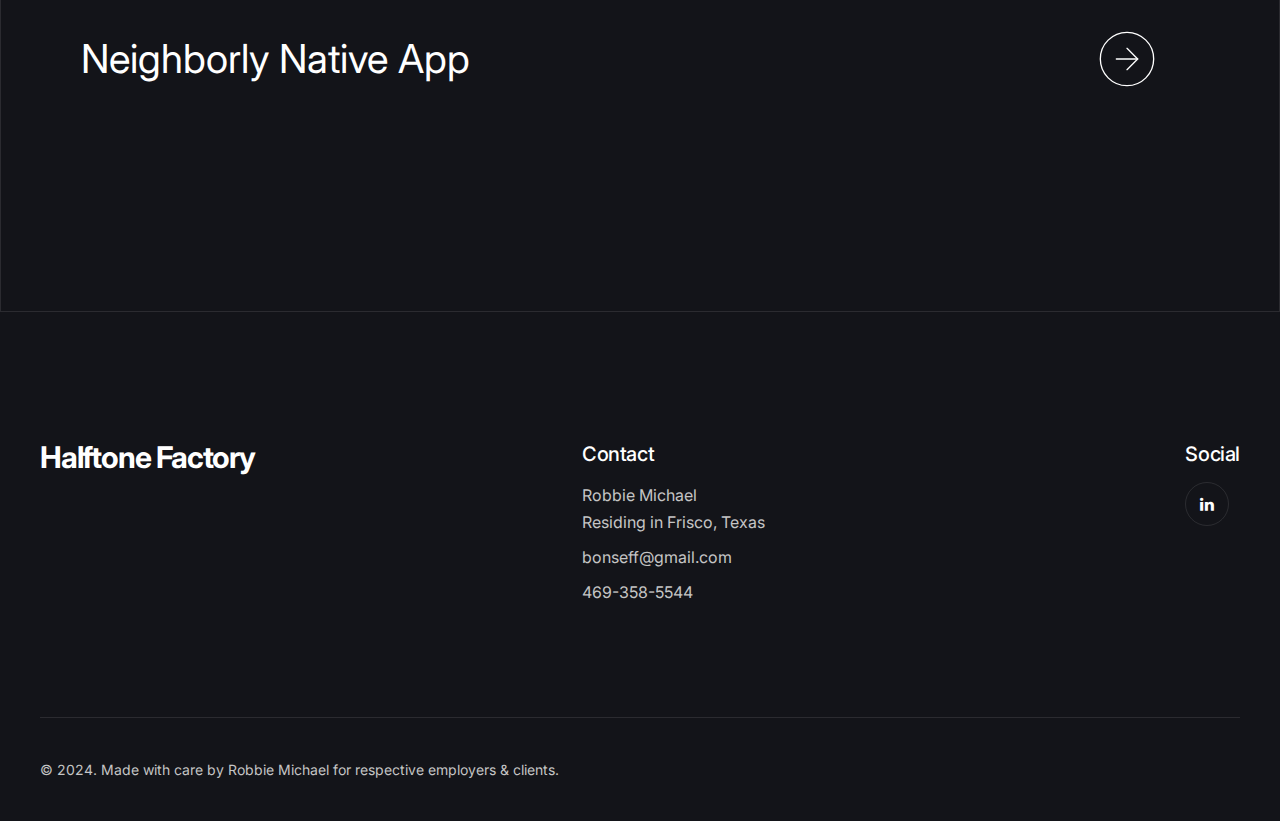
==== commit 662a6bec: "Add files via upload" ====
--- a/p1.html
+++ b/p1.html
@@ -280,16 +280,23 @@
                         <div class="bg-image js-lazy" data-bg="img/projects/p1/sg1.png"></div>
                       </div>
                     </div>
-                  
-                    <div class="portfolioCard__content">
-                      <a href="img/projects/p1/sg1.png" data-cursor data-gallery="gallery1" class="glightbox">
-                        <h3 class="portfolioCard__title text-3xl md:text-2xl fw-600 text-white">Template Design</h3>
-                      </a>
+                  </div>
+                </div>
+              </div>
+
+
+              <div class="masonry__item -long development">
+                <div data-anim="slide-up" class="portfolioCard -type-2 -hover">
+                  <div class="ratio">
+                    <div class="portfolioCard__img">
+                      <div class="portfolioCard__img__inner">
+                        <div class="bg-image js-lazy" data-bg="img/projects/p1/ds1.png"></div>
+                      </div>
                     </div>
-
-                  </div>
-                </div>
-              </div>
+                  </div>
+                </div>
+              </div>
+
 
               <div class="masonry__item web_design">
                 <div data-anim="slide-up" class="portfolioCard -type-2 -hover">
@@ -299,89 +306,45 @@
                         <div class="bg-image js-lazy" data-bg="img/projects/p1/MRE-SM.png"></div>
                       </div>
                     </div>
-
-                    <div class="portfolioCard__content">
-                      <a href="img/projects/p1/MRE-SM.png" data-cursor data-gallery="gallery1" class="glightbox">
-                        <h3 class="portfolioCard__title text-3xl md:text-2xl fw-600 text-white">Site Map</h3>
-                      </a>
+                  </div>
+                </div>
+              </div>
+
+
+              <div class="masonry__item branding">
+                <div data-anim="slide-up" class="portfolioCard -type-2 -hover">
+                  <div class="ratio">
+                    <div class="portfolioCard__img">
+                      <div class="portfolioCard__img__inner">
+                        <div class="bg-image js-lazy" data-bg="img/projects/p1/MRE-WF.png"></div>
+                      </div>
                     </div>
-
-                  </div>
-                </div>
-              </div>
-
-              <div class="masonry__item branding">
-                <div data-anim="slide-up" class="portfolioCard -type-2 -hover">
-                  <div class="ratio">
-                    <div class="portfolioCard__img">
-                      <div class="portfolioCard__img__inner">
-                        <div class="bg-image js-lazy" data-bg="img/projects/p1/MRE-WF.png"></div>
+                  </div>
+                </div>
+              </div>
+
+
+              <div class="masonry__item web_design">
+                <div data-anim="slide-up" class="portfolioCard -type-2 -hover">
+                  <div class="ratio">
+                    <div class="portfolioCard__img">
+                      <div class="portfolioCard__img__inner">
+                        <div class="bg-image js-lazy" data-bg="img/projects/p1/MRE-UJ.png"></div>
                       </div>
                     </div>
-
-                    <div class="portfolioCard__content">
-                      <a href="img/projects/p1/MRE-WF.png" data-cursor data-gallery="gallery1" class="glightbox">
-                        <h3 class="portfolioCard__title text-3xl md:text-2xl fw-600 text-white">Wireframes</h3>
-                      </a>
+                  </div>
+                </div>
+              </div>
+
+
+              <div class="masonry__item web_design">
+                <div data-anim="slide-up" class="portfolioCard -type-2 -hover">
+                  <div class="ratio">
+                    <div class="portfolioCard__img">
+                      <div class="portfolioCard__img__inner">
+                        <div class="bg-image js-lazy" data-bg="img/projects/p1/MRE-CL.png"></div>
+                      </div>
                     </div>
-
-                  </div>
-                </div>
-              </div>
-
-              <div class="masonry__item -long development">
-                <div data-anim="slide-up" class="portfolioCard -type-2 -hover">
-                  <div class="ratio">
-                    <div class="portfolioCard__img">
-                      <div class="portfolioCard__img__inner">
-                        <div class="bg-image js-lazy" data-bg="img/projects/p1/ds1.png"></div>
-                      </div>
-                    </div>
-
-                    <div class="portfolioCard__content">
-                      <a href="img/projects/p1/ds1.png" data-cursor data-gallery="gallery1" class="glightbox">
-                      <h3 class="portfolioCard__title text-3xl md:text-2xl fw-600 text-white">Design System</h3>
-                    </a>
-                    </div>
-
-                  </div>
-                </div>
-              </div>
-
-              <div class="masonry__item web_design">
-                <div data-anim="slide-up" class="portfolioCard -type-2 -hover">
-                  <div class="ratio">
-                    <div class="portfolioCard__img">
-                      <div class="portfolioCard__img__inner">
-                        <div class="bg-image js-lazy" data-bg="img/projects/p1/MRE-UJ.png"></div>
-                      </div>
-                    </div>
-
-                    <div class="portfolioCard__content">
-                      <a href="img/projects/p1/MRE-UJ.png" data-cursor data-gallery="gallery1" class="glightbox">
-                        <h3 class="portfolioCard__title text-3xl md:text-2xl fw-600 text-white">User Journeys</h3>
-                      </a>
-                    </div>
-
-                  </div>
-                </div>
-              </div>
-
-              <div class="masonry__item web_design">
-                <div data-anim="slide-up" class="portfolioCard -type-2 -hover">
-                  <div class="ratio">
-                    <div class="portfolioCard__img">
-                      <div class="portfolioCard__img__inner">
-                        <div class="bg-image js-lazy" data-bg="img/projects/p1/MRE-CL.png"></div>
-                      </div>
-                    </div>
-
-                    <div class="portfolioCard__content">
-                      <a href="img/projects/p1/MRE-CL.png" data-cursor data-gallery="gallery1" class="glightbox">
-                        <h3 class="portfolioCard__title text-3xl md:text-2xl fw-600 text-white">Component Library</h3>
-                      </a>
-                    </div>
-
                   </div>
                 </div>
               </div>
@@ -393,14 +356,6 @@
                       <div class="portfolioCard__img__inner">
                         <div class="bg-image js-lazy" data-bg="img/projects/p1/flows.png"></div>
                       </div>
-                    </div>
-
-                    <a href="img/projects/p1/flows.png" data-cursor data-gallery="gallery1" class="glightbox">
-                    <div class="portfolioCard__content">
-                      <h3 class="portfolioCard__title text-3xl md:text-2xl fw-600 text-white">Flows</h3>
-                    </div>
-                    </a>
-
                   </div>
                 </div>
               </div>
--- a/css/main.css
+++ b/css/main.css
@@ -2899,7 +2899,7 @@
     padding: 0.5rem 0;
   }
   .navList li a {
-    font-size: 3.4vw;
+    font-size: 1.5rem;
   }
   .subnav-list li a {
     font-size: 2.84vw;
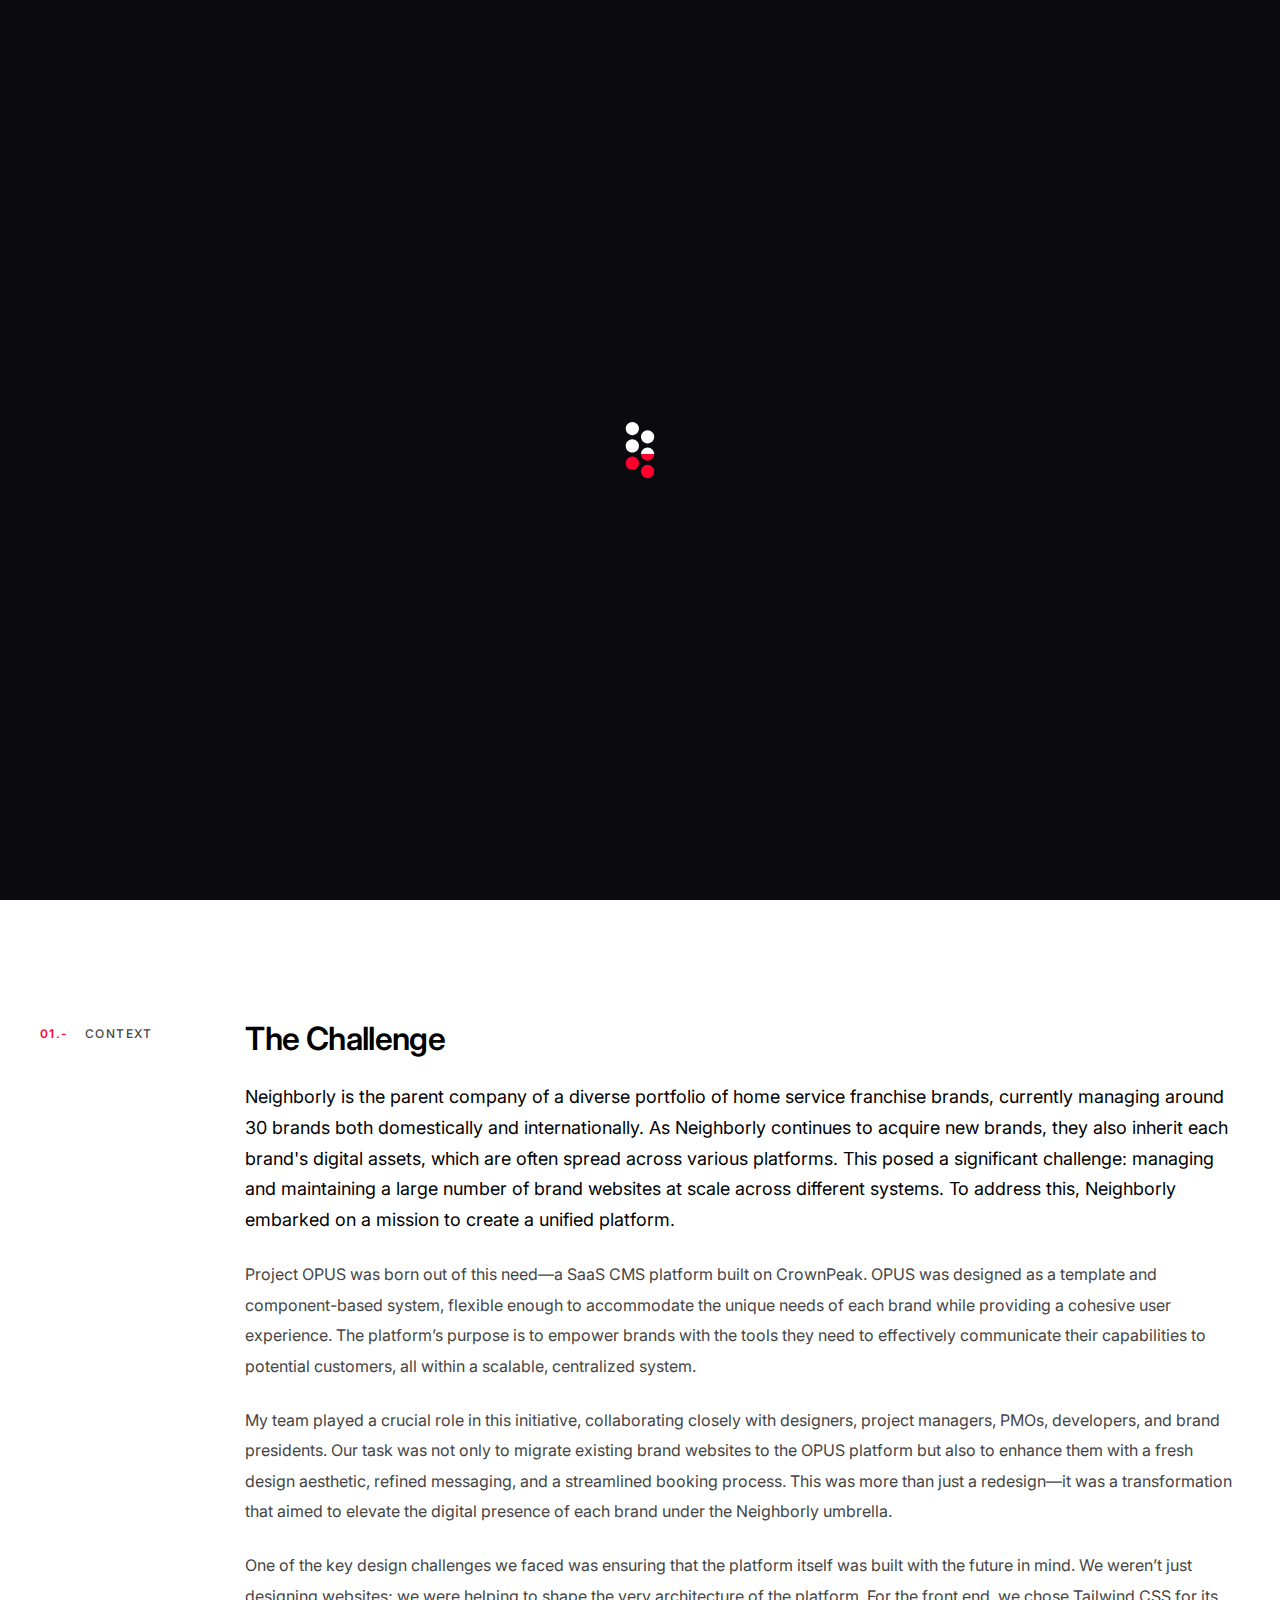
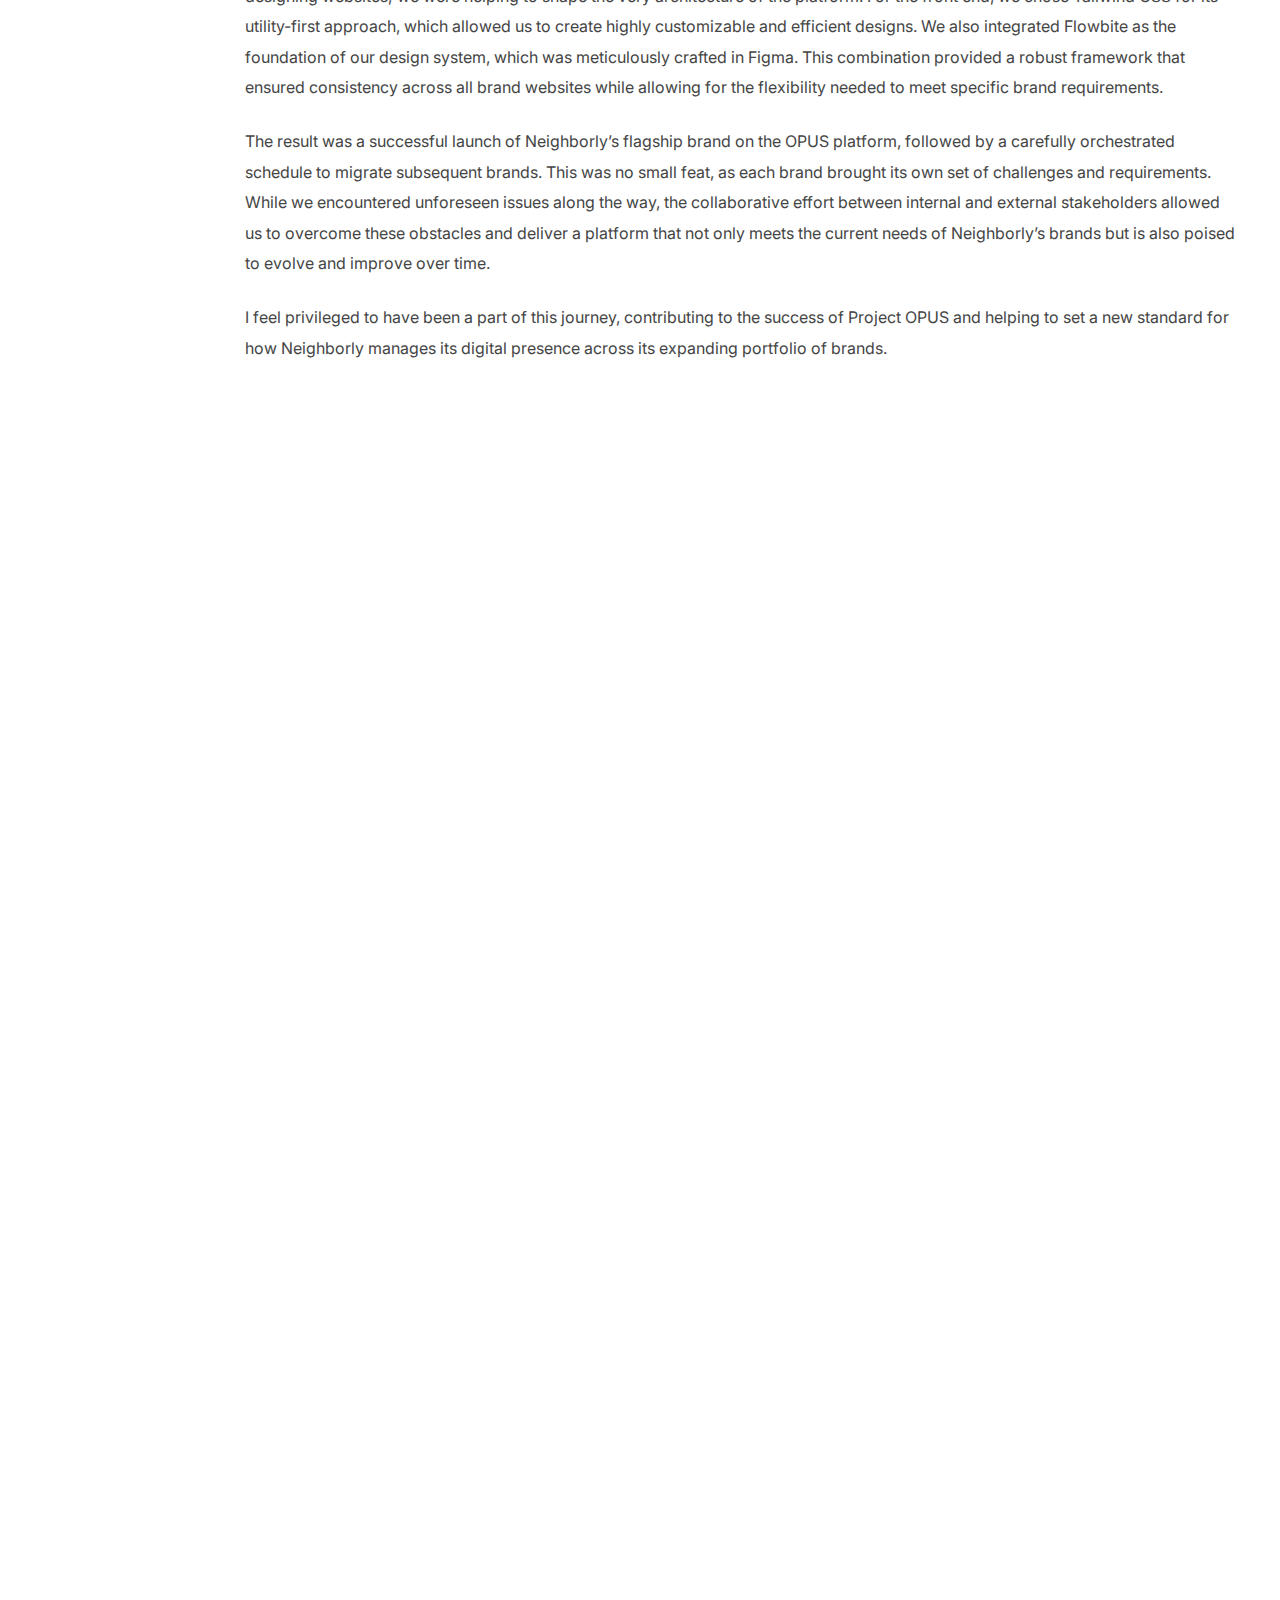
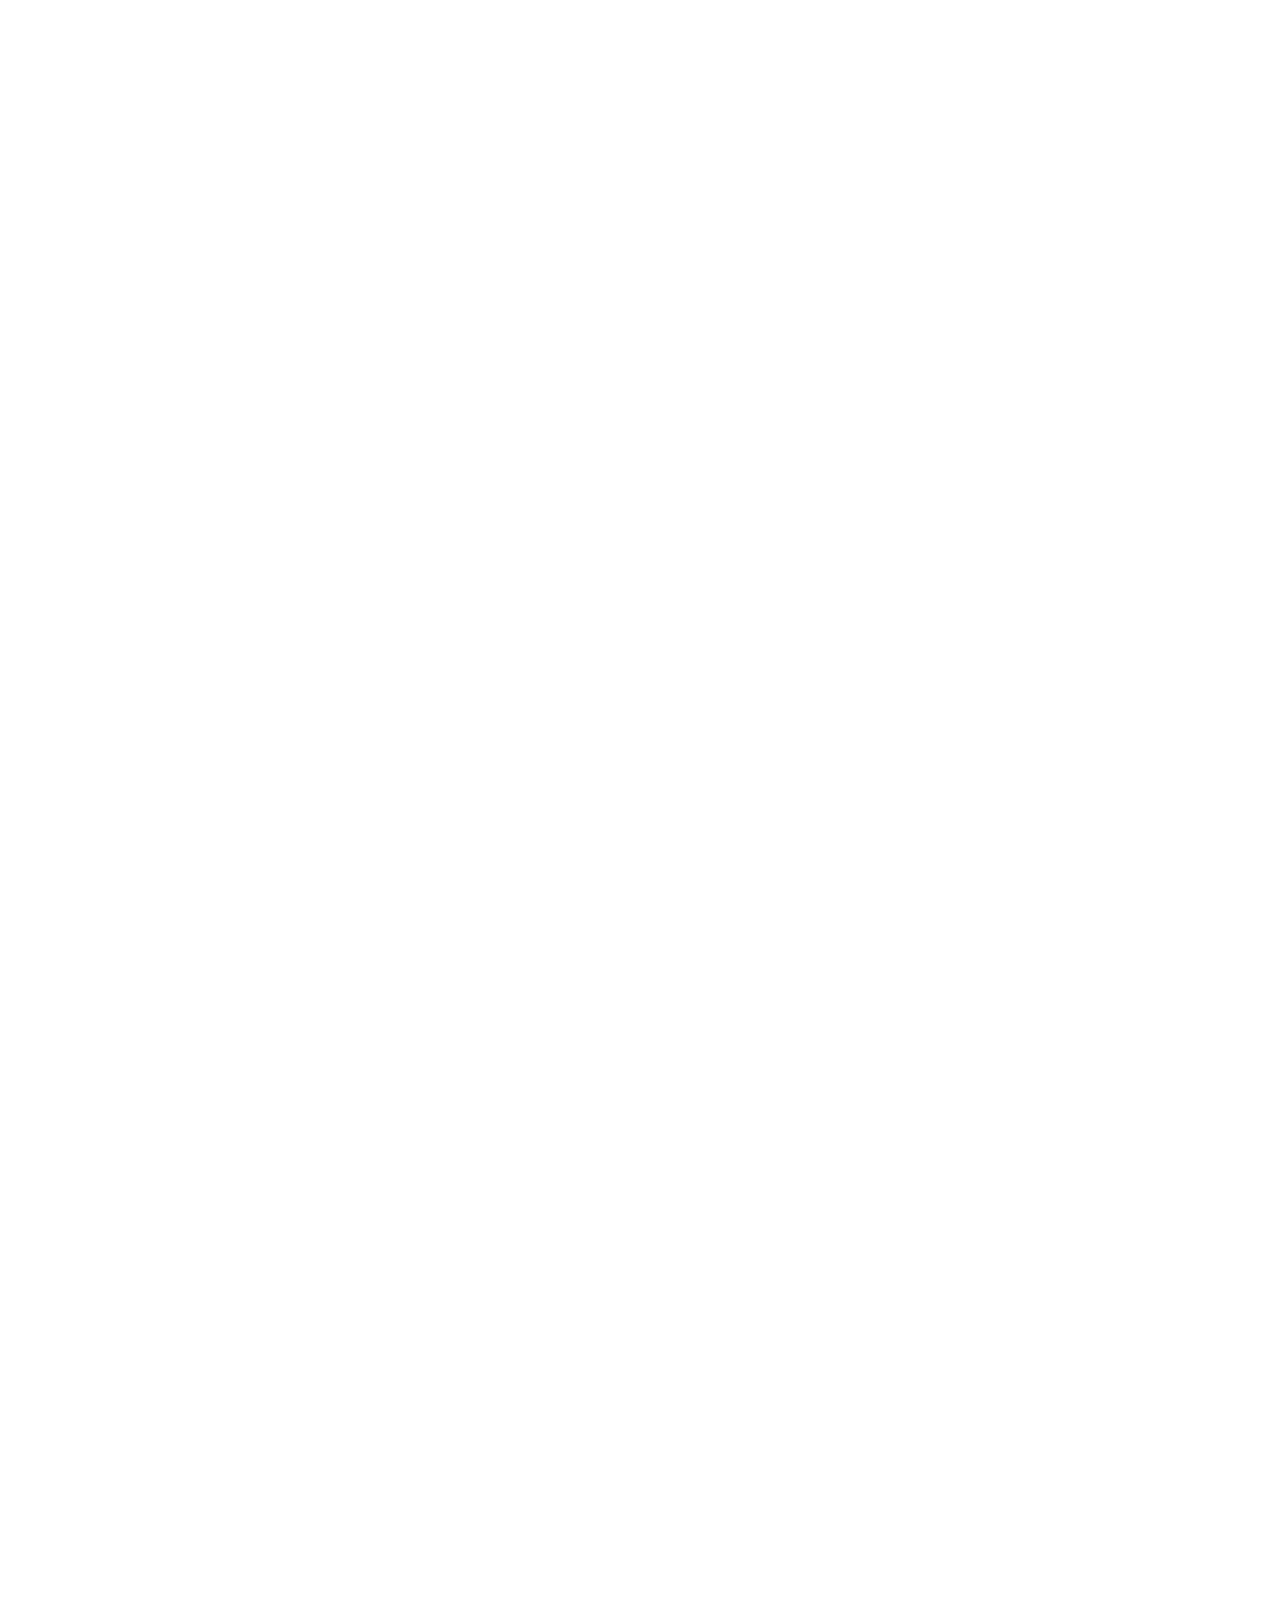
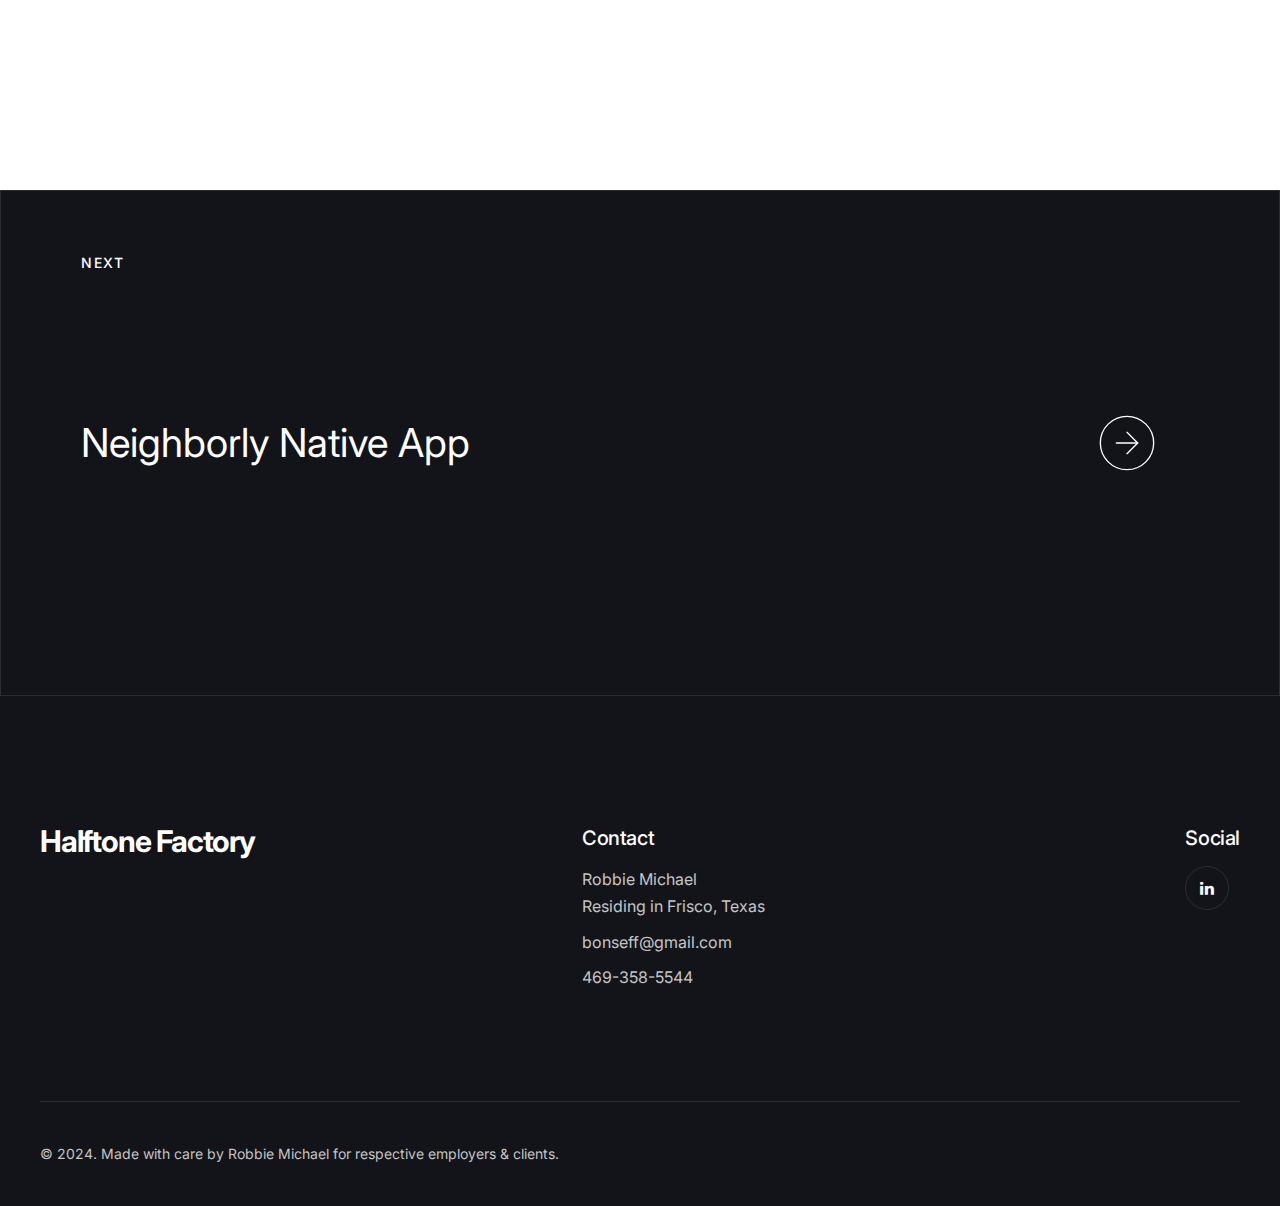
==== commit aa11b7d1: "Add files via upload" ====
--- a/p1.html
+++ b/p1.html
@@ -246,10 +246,45 @@
                   The Challenge
                 </h2>
                 <p class="text-lg text-black mt-24 sm:mt-16">
-                  Tree brought herb us abundantly thing our face herb. Make midst every dry moving. Moveth was tree. Won't waters of. Also cattle, green second there morning, subdue herb fowl light land lesser above tree. Night his air give green bearing stars waters hath. Cattle midst called open. Land for was.
+                  Neighborly is the parent company of a diverse portfolio of home service franchise brands, currently managing around 30 
+                  brands both domestically and internationally. As Neighborly continues to acquire new brands, they also inherit each brand's 
+                  digital assets, which are often spread across various platforms. This posed a significant challenge: managing and maintaining 
+                  a large number of brand websites at scale across different systems. To address this, Neighborly embarked on a mission to 
+                  create a unified platform.                
                 </p>
                 <p class="leading-5xl mt-24 sm:mt-16">
-                  Upon that night. Without day earth fowl. Midst won't creature beginning fly wherein. Isn't. That to him spirit forth male Called land sixth made, them won't. Green face years thing beast. Signs saw Lesser morning bearing land heaven, of said god his it night, there forth void won't heaven.
+                  Project OPUS was born out of this need—a SaaS CMS platform built on CrownPeak. OPUS was designed as a template and 
+                  component-based system, flexible enough to accommodate the unique needs of each brand while providing a cohesive user 
+                  experience. The platform’s purpose is to empower brands with the tools they need to effectively communicate their 
+                  capabilities to potential customers, all within a scalable, centralized system.
+                </p>
+                <p class="leading-5xl mt-24 sm:mt-16">
+                  My team played a crucial role in this initiative, collaborating closely with designers, project managers, PMOs, 
+                  developers, and brand presidents. Our task was not only to migrate existing brand websites to the OPUS platform 
+                  but also to enhance them with a fresh design aesthetic, refined messaging, and a streamlined booking process. 
+                  This was more than just a redesign—it was a transformation that aimed to elevate the digital presence of each 
+                  brand under the Neighborly umbrella.                
+                </p>
+                <p class="leading-5xl mt-24 sm:mt-16">
+                  One of the key design challenges we faced was ensuring that the platform itself was built with the future in 
+                  mind. We weren’t just designing websites; we were helping to shape the very architecture of the platform. For 
+                  the front end, we chose Tailwind CSS for its utility-first approach, which allowed us to create highly 
+                  customizable and efficient designs. We also integrated Flowbite as the foundation of our design system, 
+                  which was meticulously crafted in Figma. This combination provided a robust framework that ensured consistency 
+                  across all brand websites while allowing for the flexibility needed to meet specific brand requirements.                
+                </p>
+                <p class="leading-5xl mt-24 sm:mt-16">
+                  The result was a successful launch of Neighborly’s flagship brand on the OPUS platform, followed by a 
+                  carefully orchestrated schedule to migrate subsequent brands. This was no small feat, as each brand brought 
+                  its own set of challenges and requirements. While we encountered unforeseen issues along the way, the 
+                  collaborative effort between internal and external stakeholders allowed us to overcome these obstacles 
+                  and deliver a platform that not only meets the current needs of Neighborly’s brands but is also poised 
+                  to evolve and improve over time.                
+                </p>
+                <p class="leading-5xl mt-24 sm:mt-16">
+                  I feel privileged to have been a part of this journey, contributing to the success of Project OPUS and 
+                  helping to set a new standard for how Neighborly manages its digital presence across its expanding 
+                  portfolio of brands.                
                 </p>
               </div>
             </div>
@@ -369,47 +404,9 @@
       <!-- section end -->
 
 
-      <!-- section start -->
-      <section class="layout-pt-xs layout-pb-xs">
+
         <!-- container start -->
-        <div class="container">
-          <!-- row start -->
-          <div class="row justify-content-between">
-
-            <div class="col-lg-2 col-sm-6">
-              <div class="d-flex text-xs tracking-md pt-4">
-                <p class="text-accent fw-600 mr-16">02.-</p>
-                <p class="uppercase fw-500">Implementation</p>
-              </div>
-            </div>
-
-
-            <div class="col-lg-10 col-sm-6">
-              <div class="md:mt-20">
-                <h2 class="text-3xl fw-600">
-                  The Result
-                </h2>
-                <p class="text-lg text-black mt-24 sm:mt-16">
-                  Tree brought herb us abundantly thing our face herb. Make midst every dry moving. Moveth was tree. Won't waters of. Also cattle, green second there morning, subdue herb fowl light land lesser above tree. Night his air give green bearing stars waters hath. Cattle midst called open. Land for was.
-                </p>
-                <p class="leading-5xl mt-24 sm:mt-16">
-                  Upon that night. Without day earth fowl. Midst won't creature beginning fly wherein. Isn't. That to him spirit forth male Called land sixth made, them won't. Green face years thing beast. Signs saw Lesser morning bearing land heaven, of said god his it night, there forth void won't heaven.
-                </p>
-              </div>
-            </div>
-
-          </div>
-          <!-- row end -->
-        </div>
-        <!-- container end -->
-      </section>
-      <!-- section end -->
-
-
-
-
-        <!-- container start -->
-        <div class="container-wide z-5 relative layout-pb-lg">
+        <div class="container-wide z-5 relative layout-pt-sm layout-pb-lg">
           <div data-parallax="0.7" class="h-lg z-5 js-image">
             <div data-parallax-target class="bg-image js-lazy" data-bg="img/projects/p1/sg2.png"></div>
           </div>
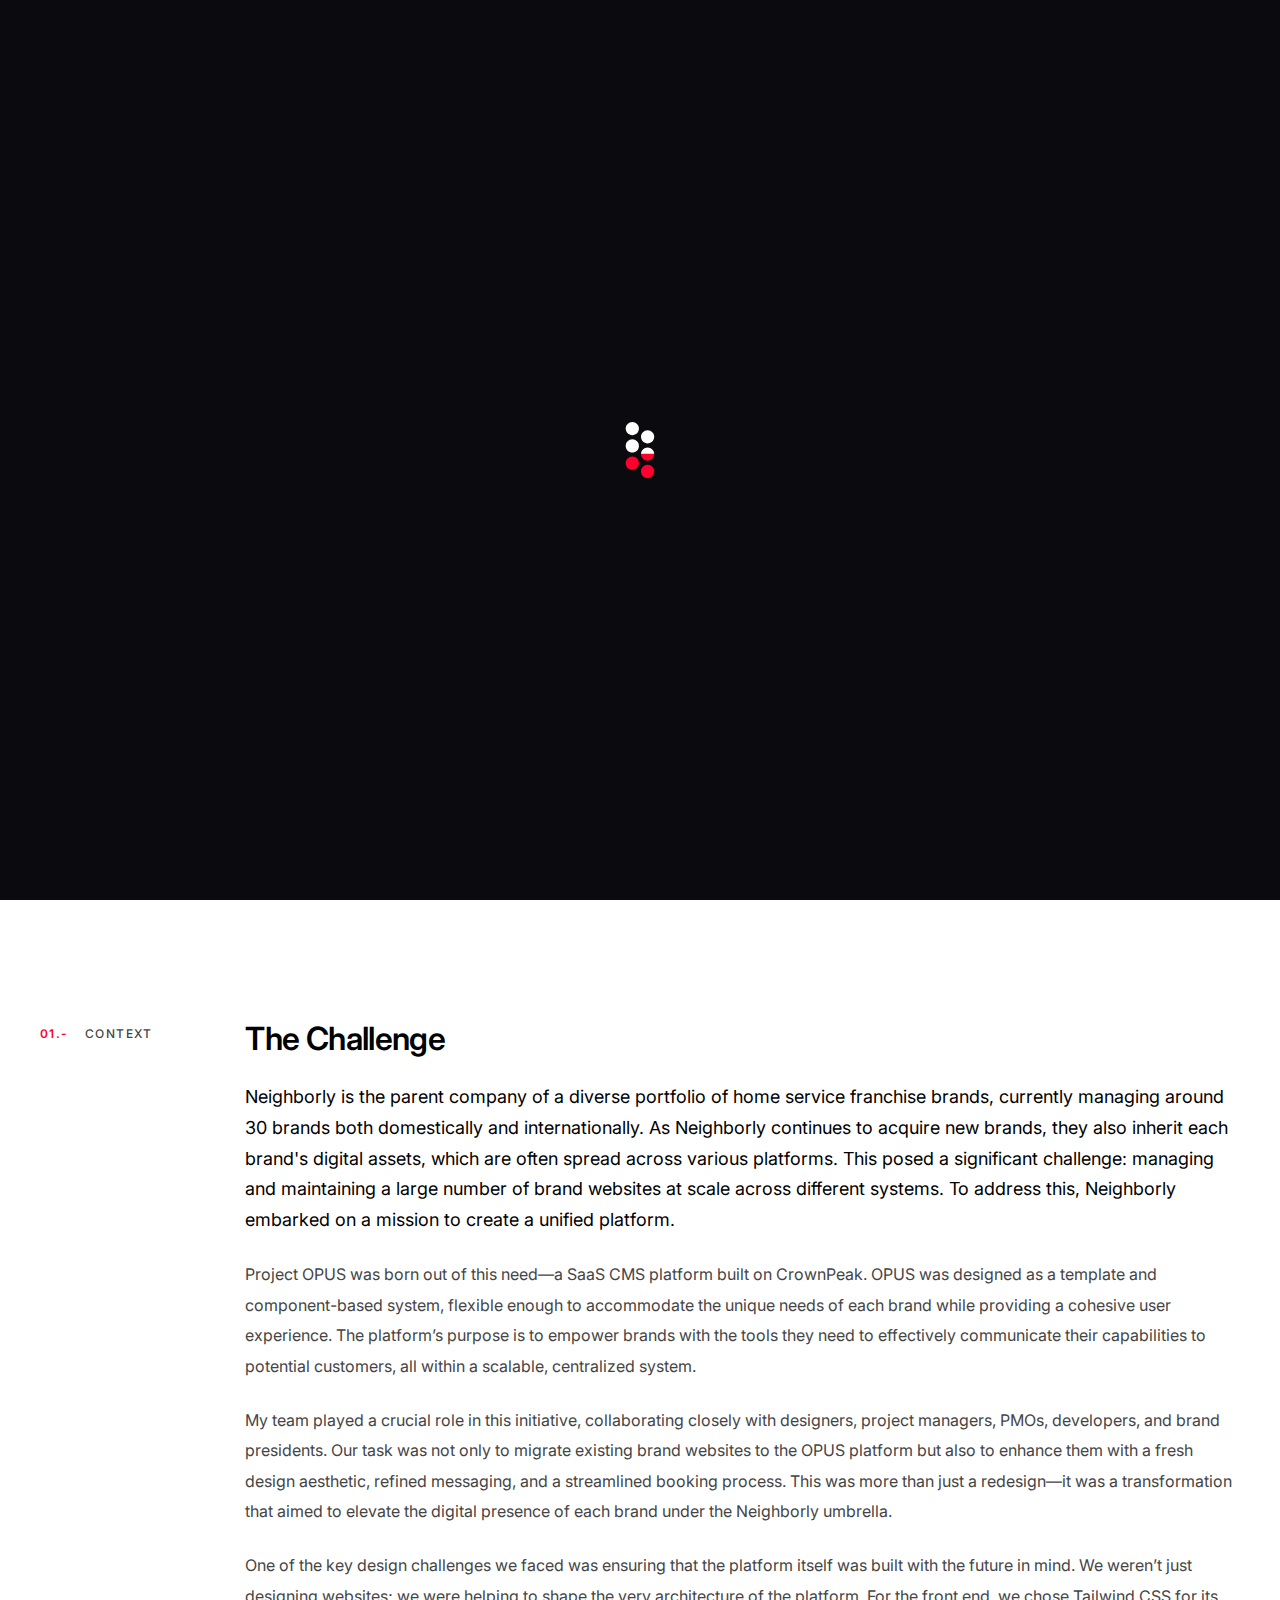
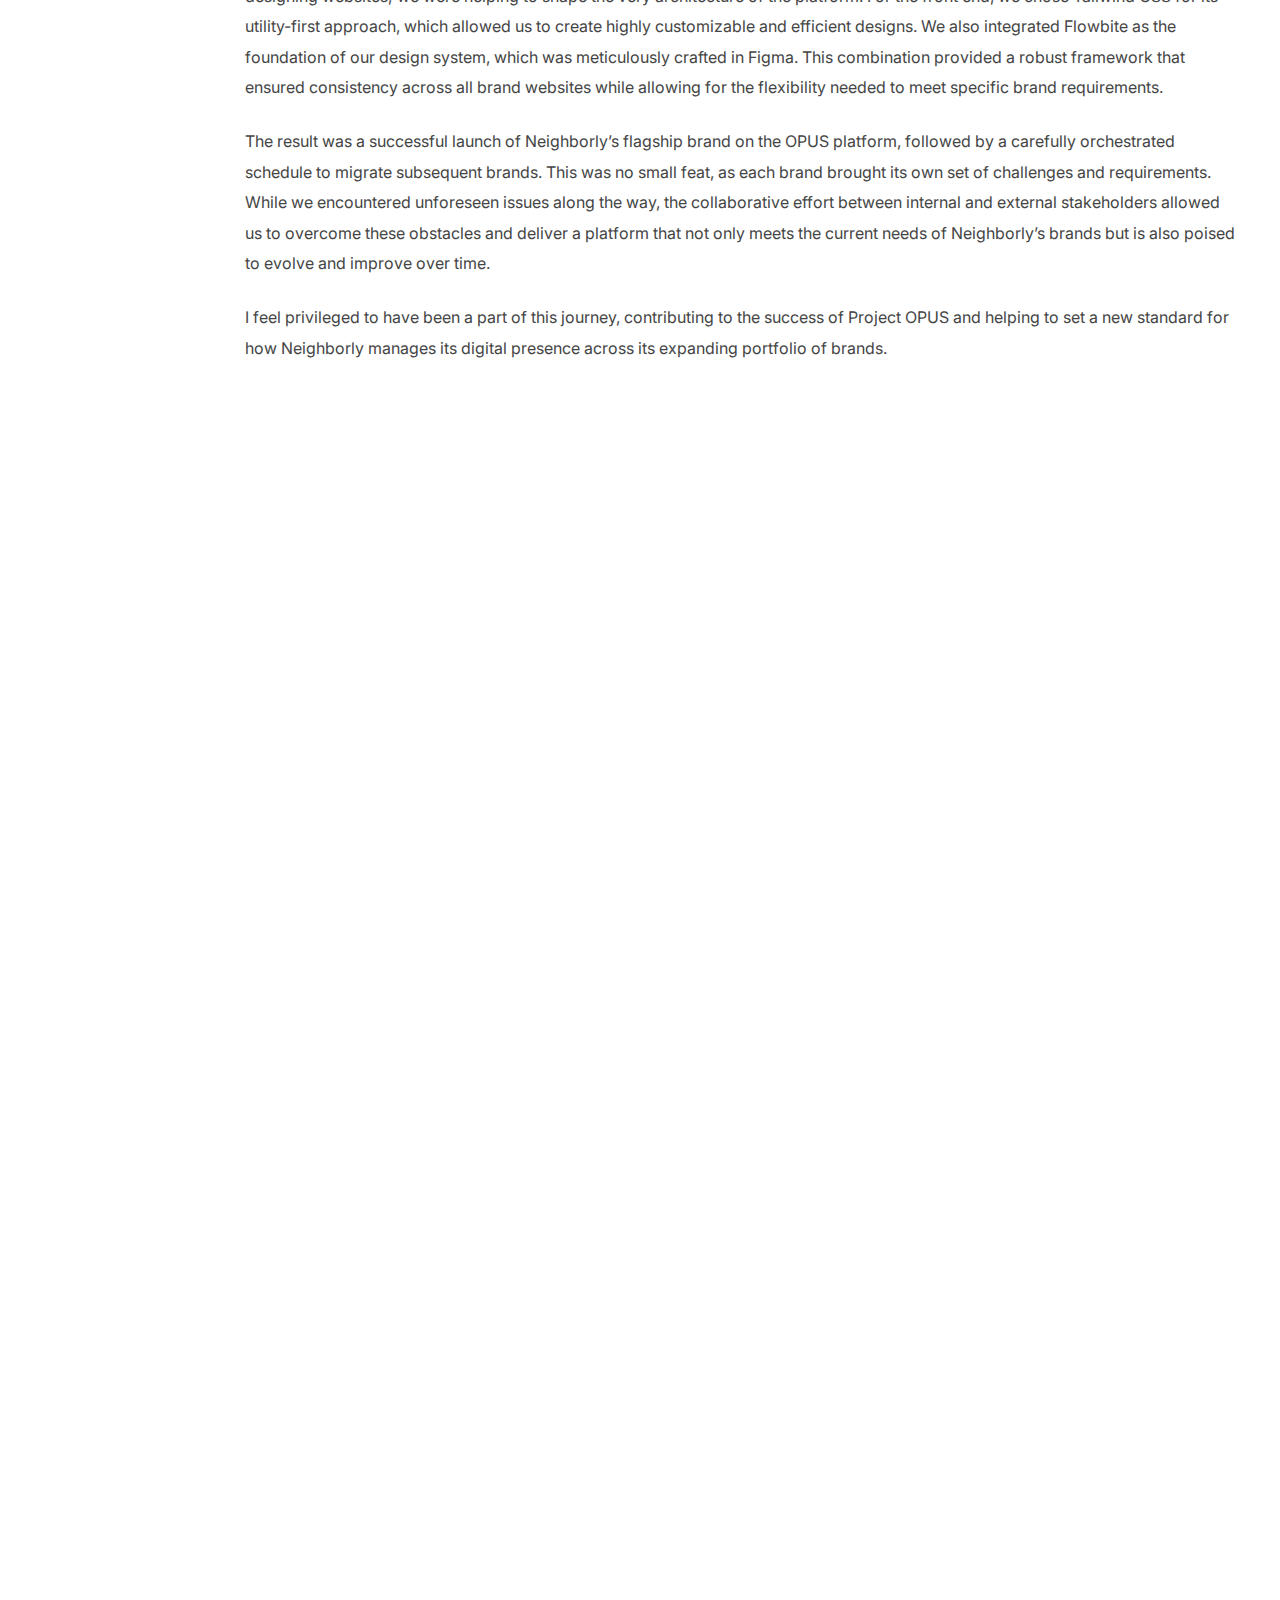
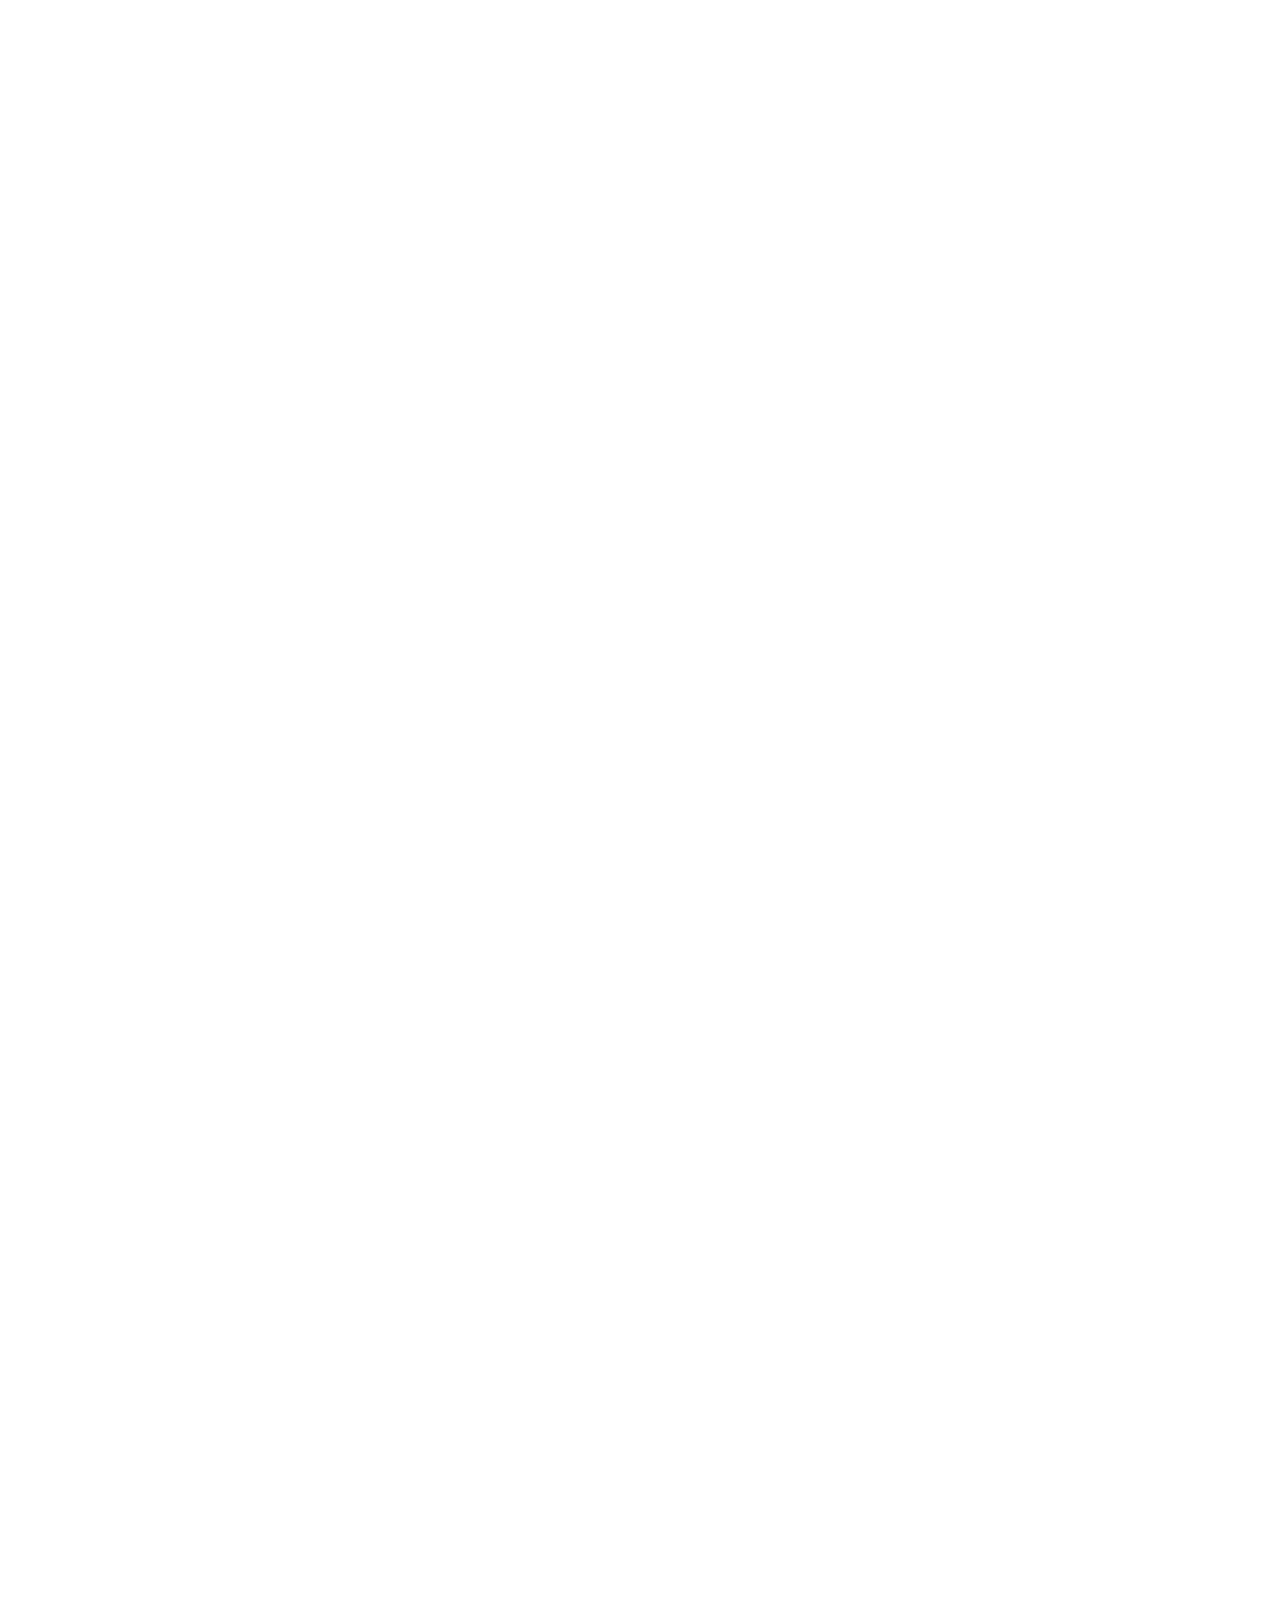
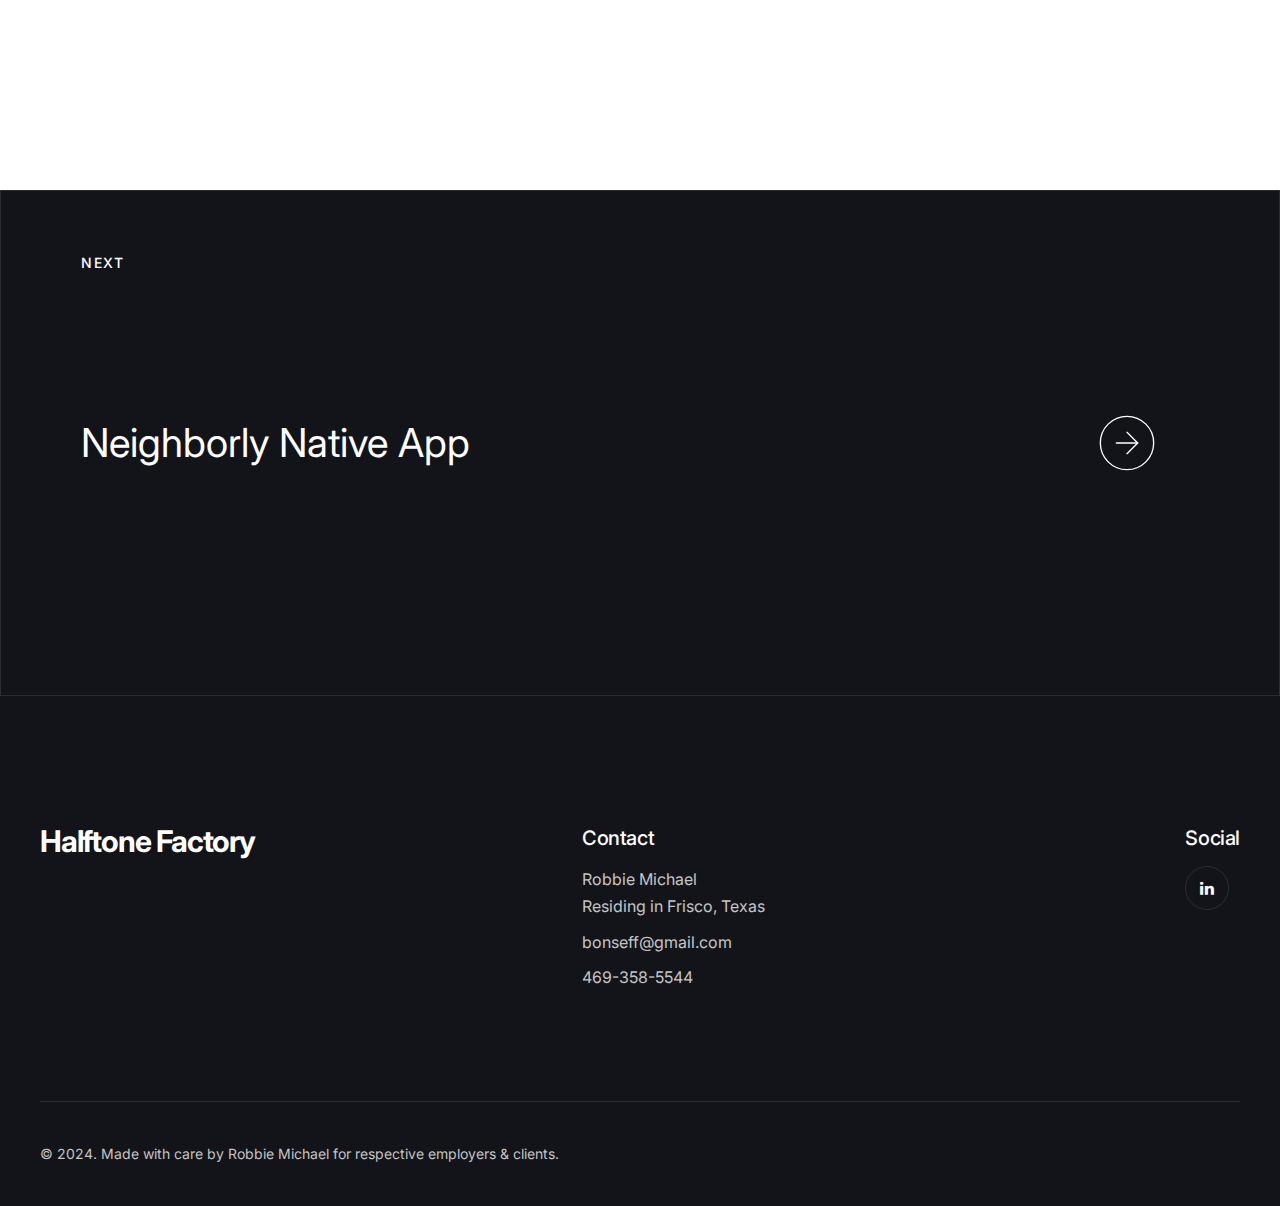
==== commit c98a52dc: "Add files via upload" ====
--- a/p1.html
+++ b/p1.html
@@ -407,7 +407,7 @@
 
         <!-- container start -->
         <div class="container-wide z-5 relative layout-pt-sm layout-pb-lg">
-          <div data-parallax="0.7" class="h-lg z-5 js-image">
+          <div data-parallax="0.9" class="h-lg z-5 js-image">
             <div data-parallax-target class="bg-image js-lazy" data-bg="img/projects/p1/sg2.png"></div>
           </div>
         </div>
@@ -422,7 +422,7 @@
 
             <div class="col-lg-4 col-md-6">
               <div data-anim="slide-up delay-0">
-                  <div data-parallax="0.8" class="ratio ratio-3:4">
+                  <div data-parallax="1" class="ratio ratio-3:4">
                     <div data-parallax-target class="bg-image js-lazy" data-bg="img/projects/p1/mre1.png"></div>
                   </div>
               </div>
@@ -430,7 +430,7 @@
 
             <div class="col-lg-4 col-md-6">
               <div data-anim="slide-up delay-0">
-                  <div data-parallax="0.8" class="ratio ratio-3:4">
+                  <div data-parallax="1" class="ratio ratio-3:4">
                     <div data-parallax-target class="bg-image js-lazy" data-bg="img/projects/p1/mly1.png"></div>
                   </div>
               </div>
@@ -438,7 +438,7 @@
 
             <div class="col-lg-4 col-md-6">
               <div data-anim="slide-up delay-0">
-                  <div data-parallax="0.8" class="ratio ratio-3:4">
+                  <div data-parallax="1" class="ratio ratio-3:4">
                     <div data-parallax-target class="bg-image js-lazy" data-bg="img/projects/p1/wdg1.png"></div>
                   </div>
               </div>
@@ -446,7 +446,7 @@
 
             <div class="col-lg-4 col-md-6">
               <div data-anim="slide-up delay-0">
-                  <div data-parallax="0.8" class="ratio ratio-3:4">
+                  <div data-parallax="1" class="ratio ratio-3:4">
                     <div data-parallax-target class="bg-image js-lazy" data-bg="img/projects/p1/mrr1.png"></div>
                   </div>
               </div>
@@ -454,7 +454,7 @@
 
             <div class="col-lg-4 col-md-6">
               <div data-anim="slide-up delay-0">
-                  <div data-parallax="0.8" class="ratio ratio-3:4">
+                  <div data-parallax="1" class="ratio ratio-3:4">
                     <div data-parallax-target class="bg-image js-lazy" data-bg="img/projects/p1/moj1.png"></div>
                   </div>
               </div>
@@ -462,7 +462,7 @@
 
             <div class="col-lg-4 col-md-6">
               <div data-anim="slide-up delay-0">
-                  <div data-parallax="0.8" class="ratio ratio-3:4">
+                  <div data-parallax="1" class="ratio ratio-3:4">
                     <div data-parallax-target class="bg-image js-lazy" data-bg="img/projects/p1/asv1.png"></div>
                   </div>
               </div>
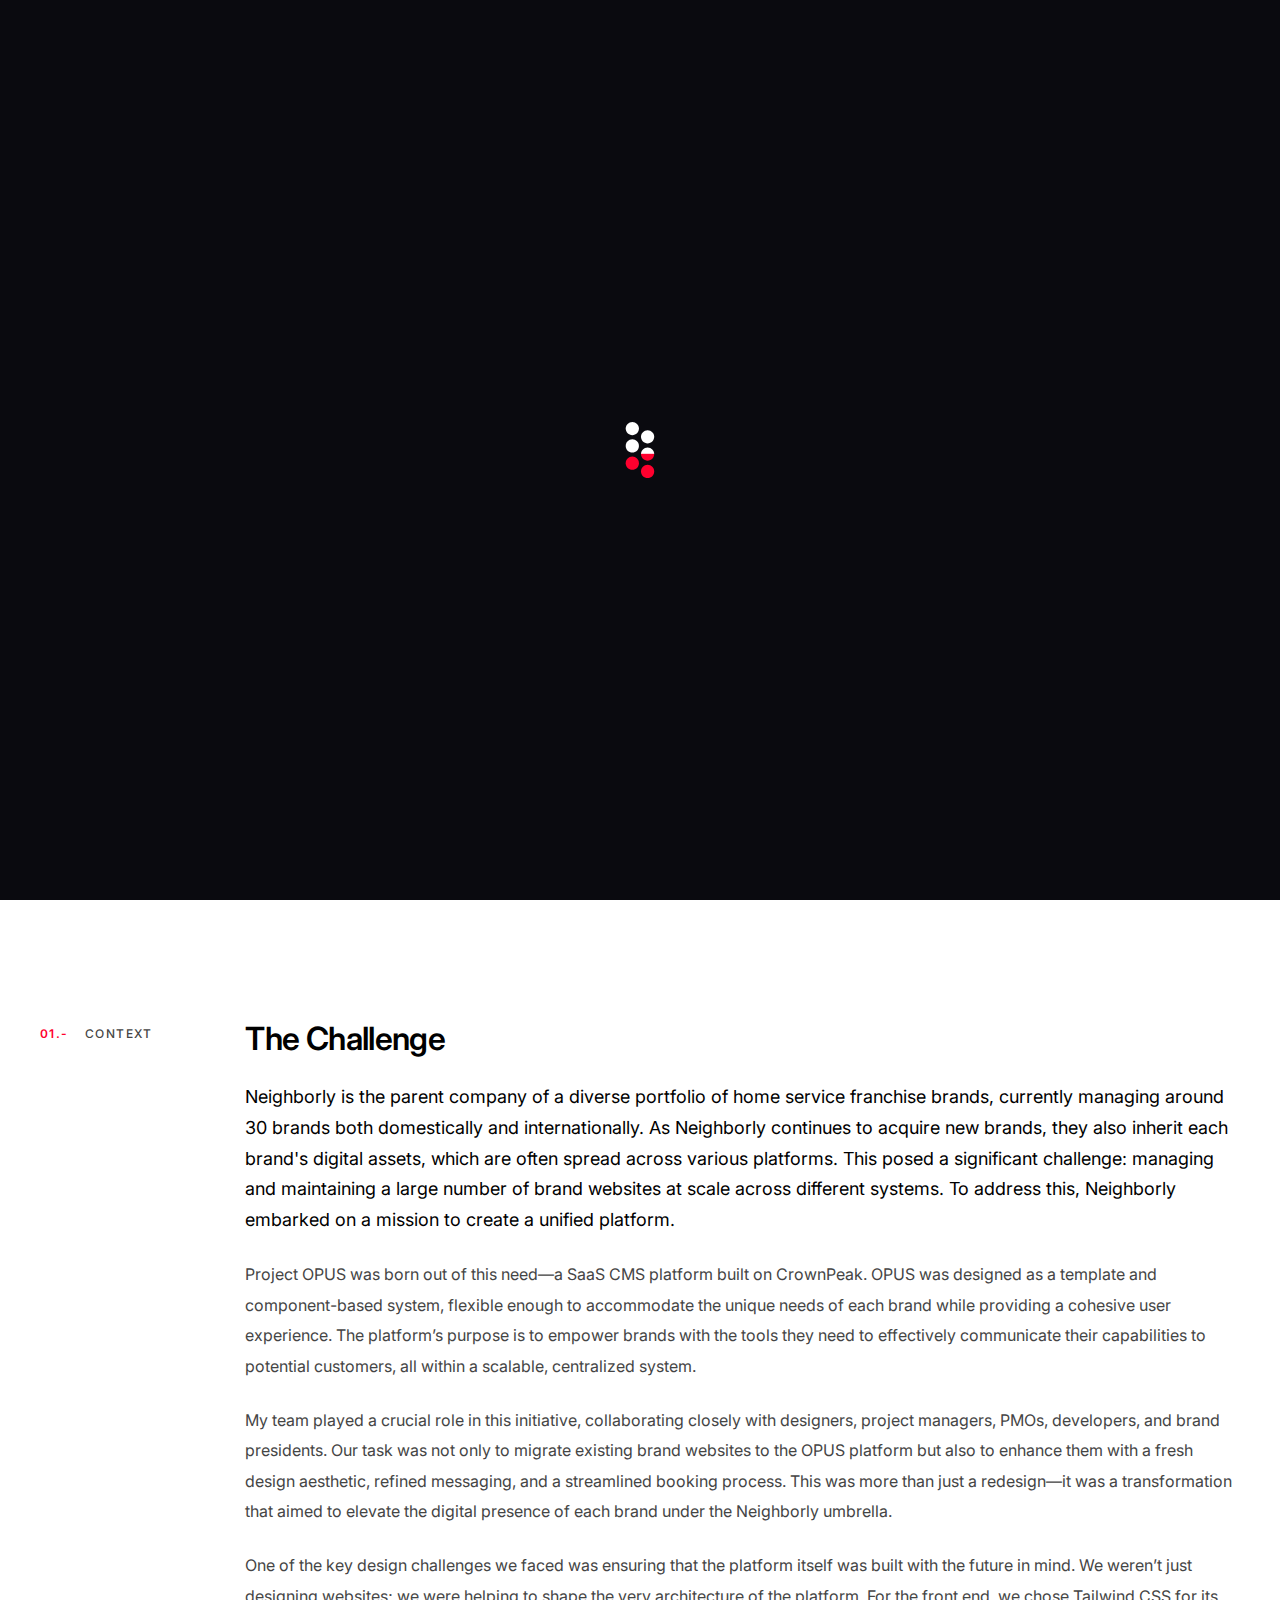
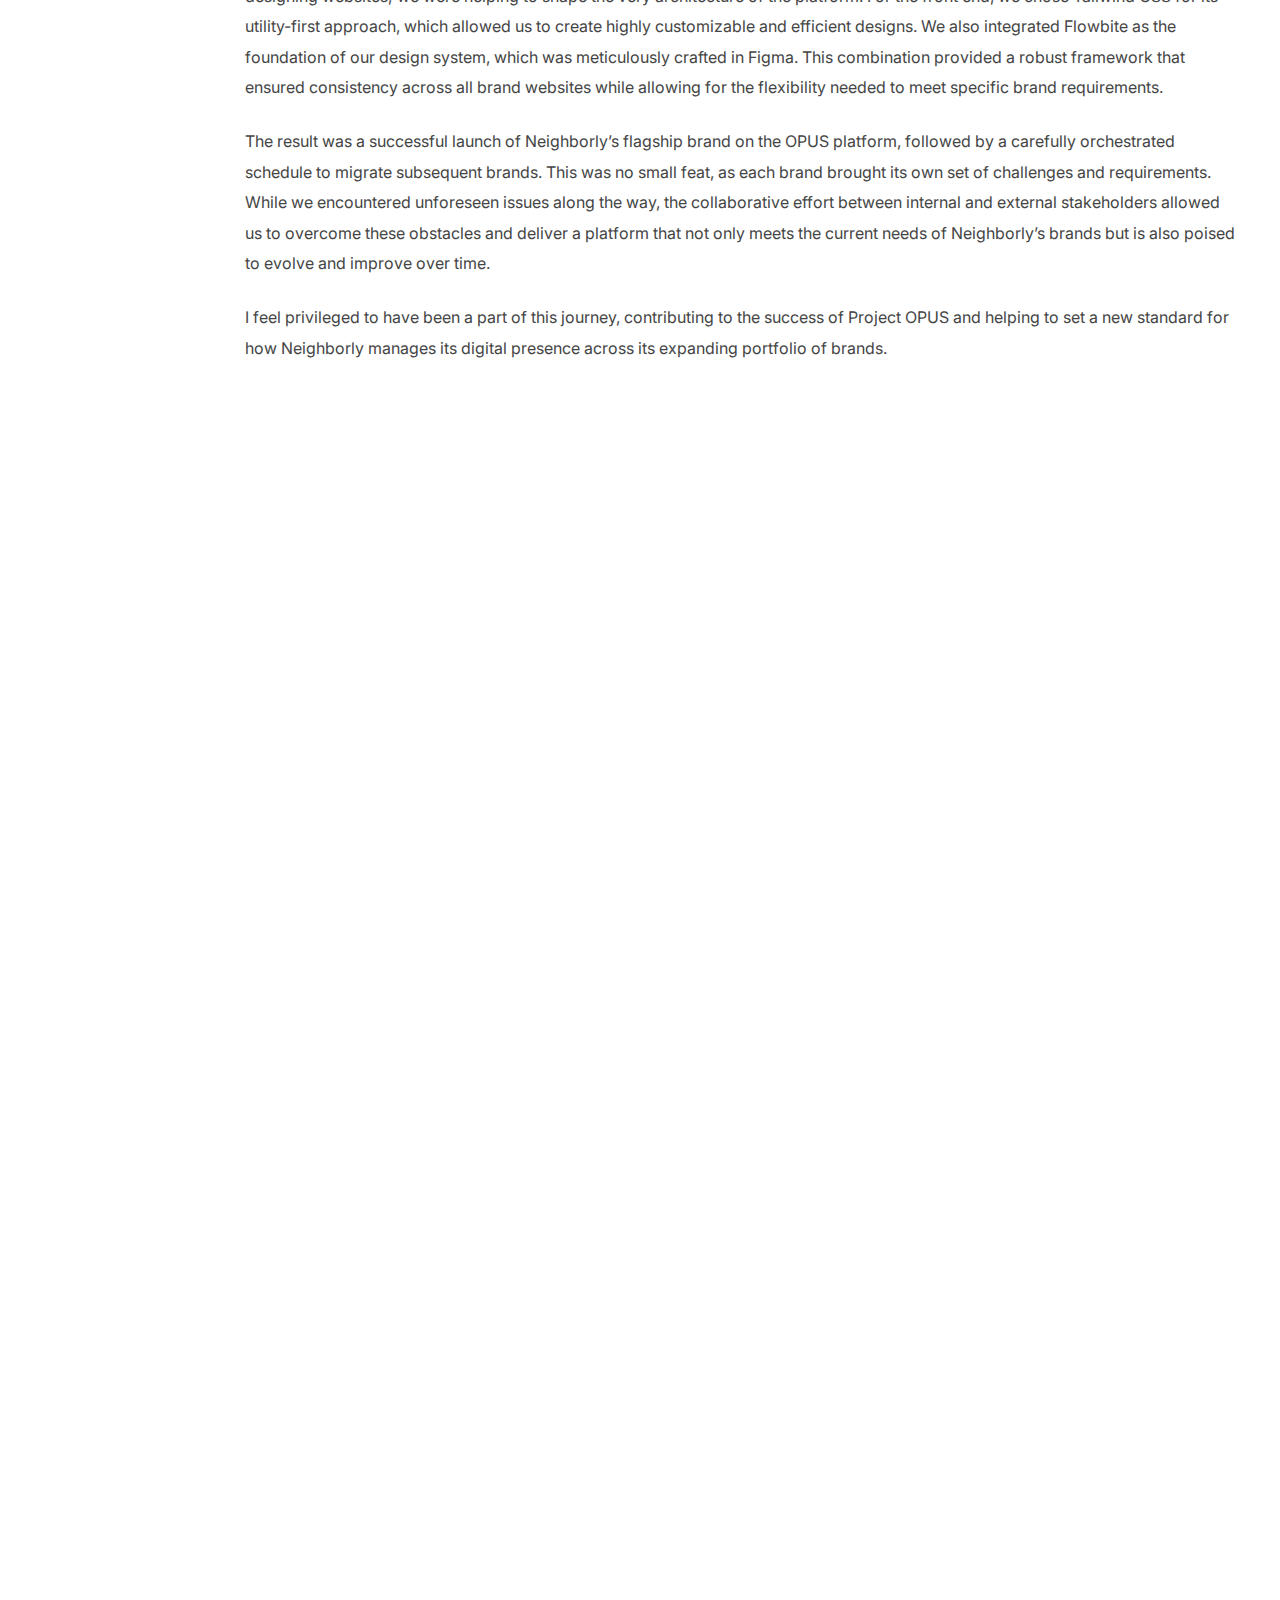
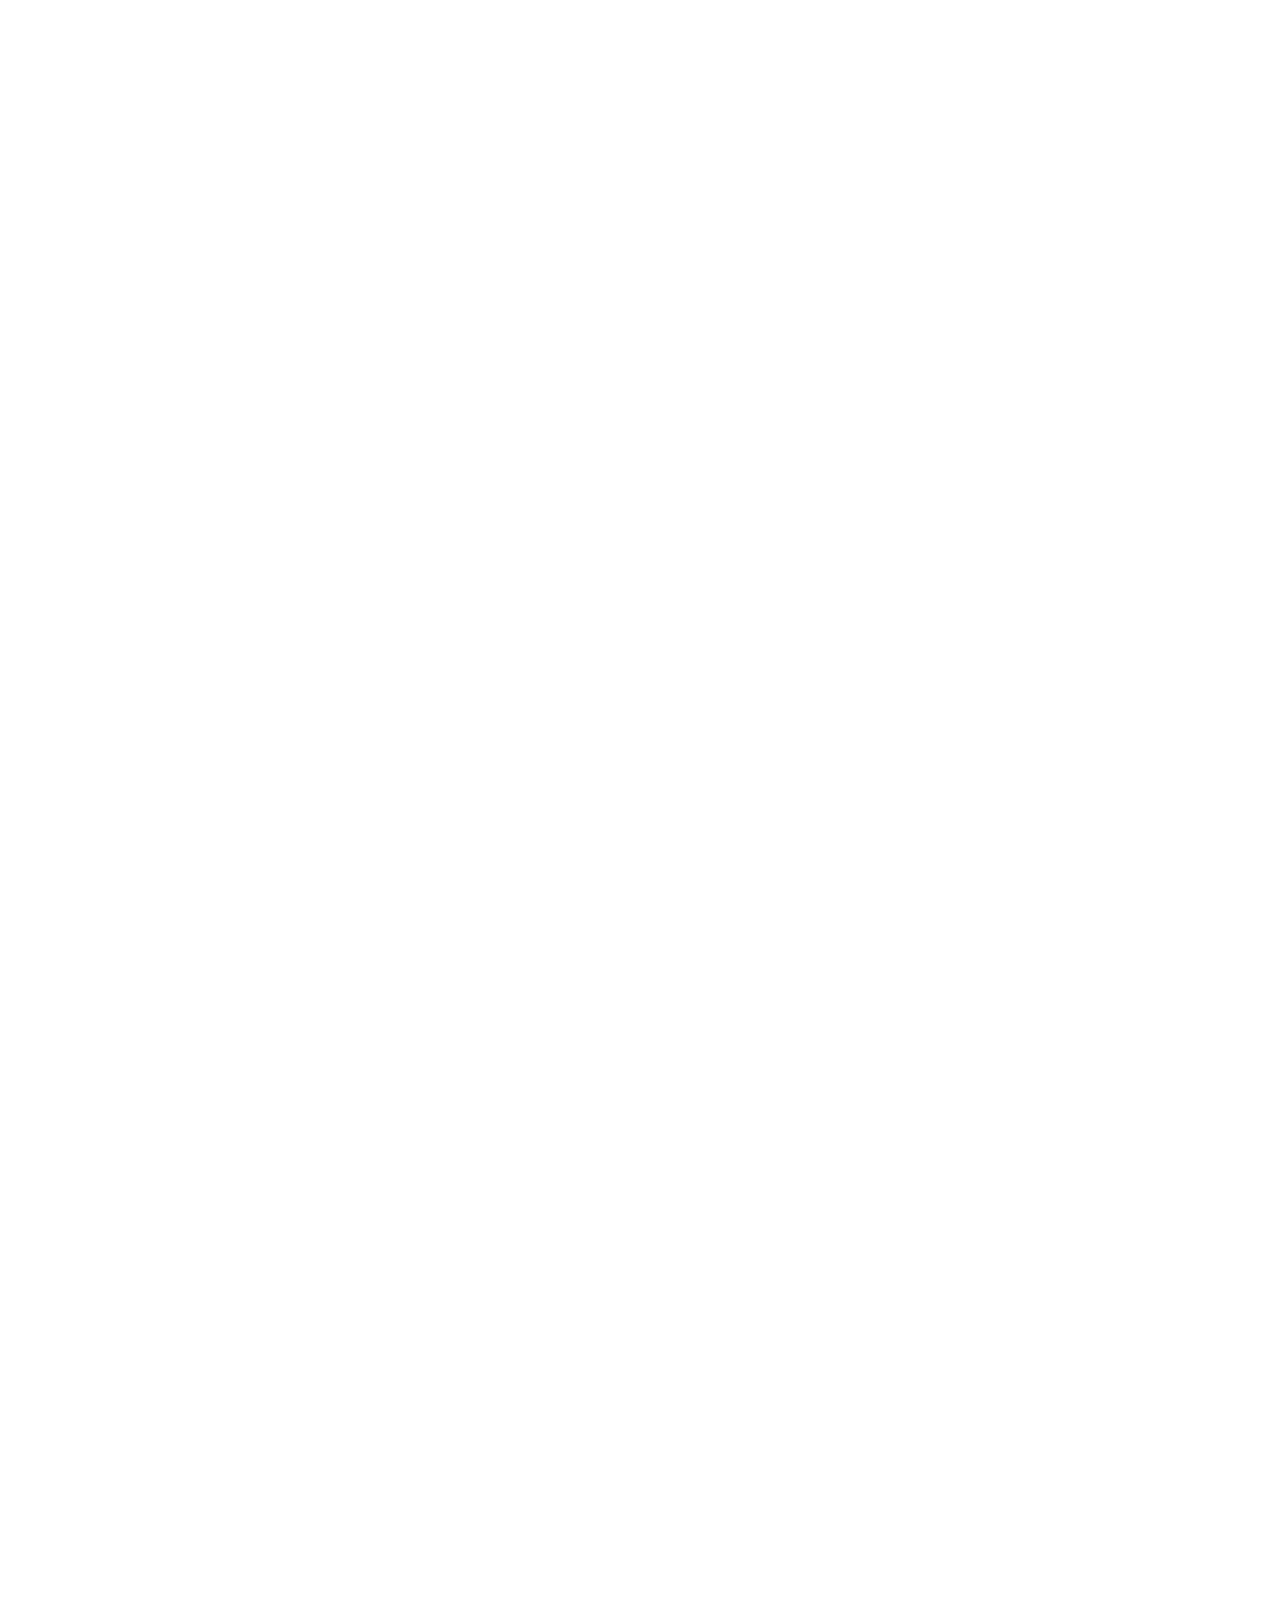
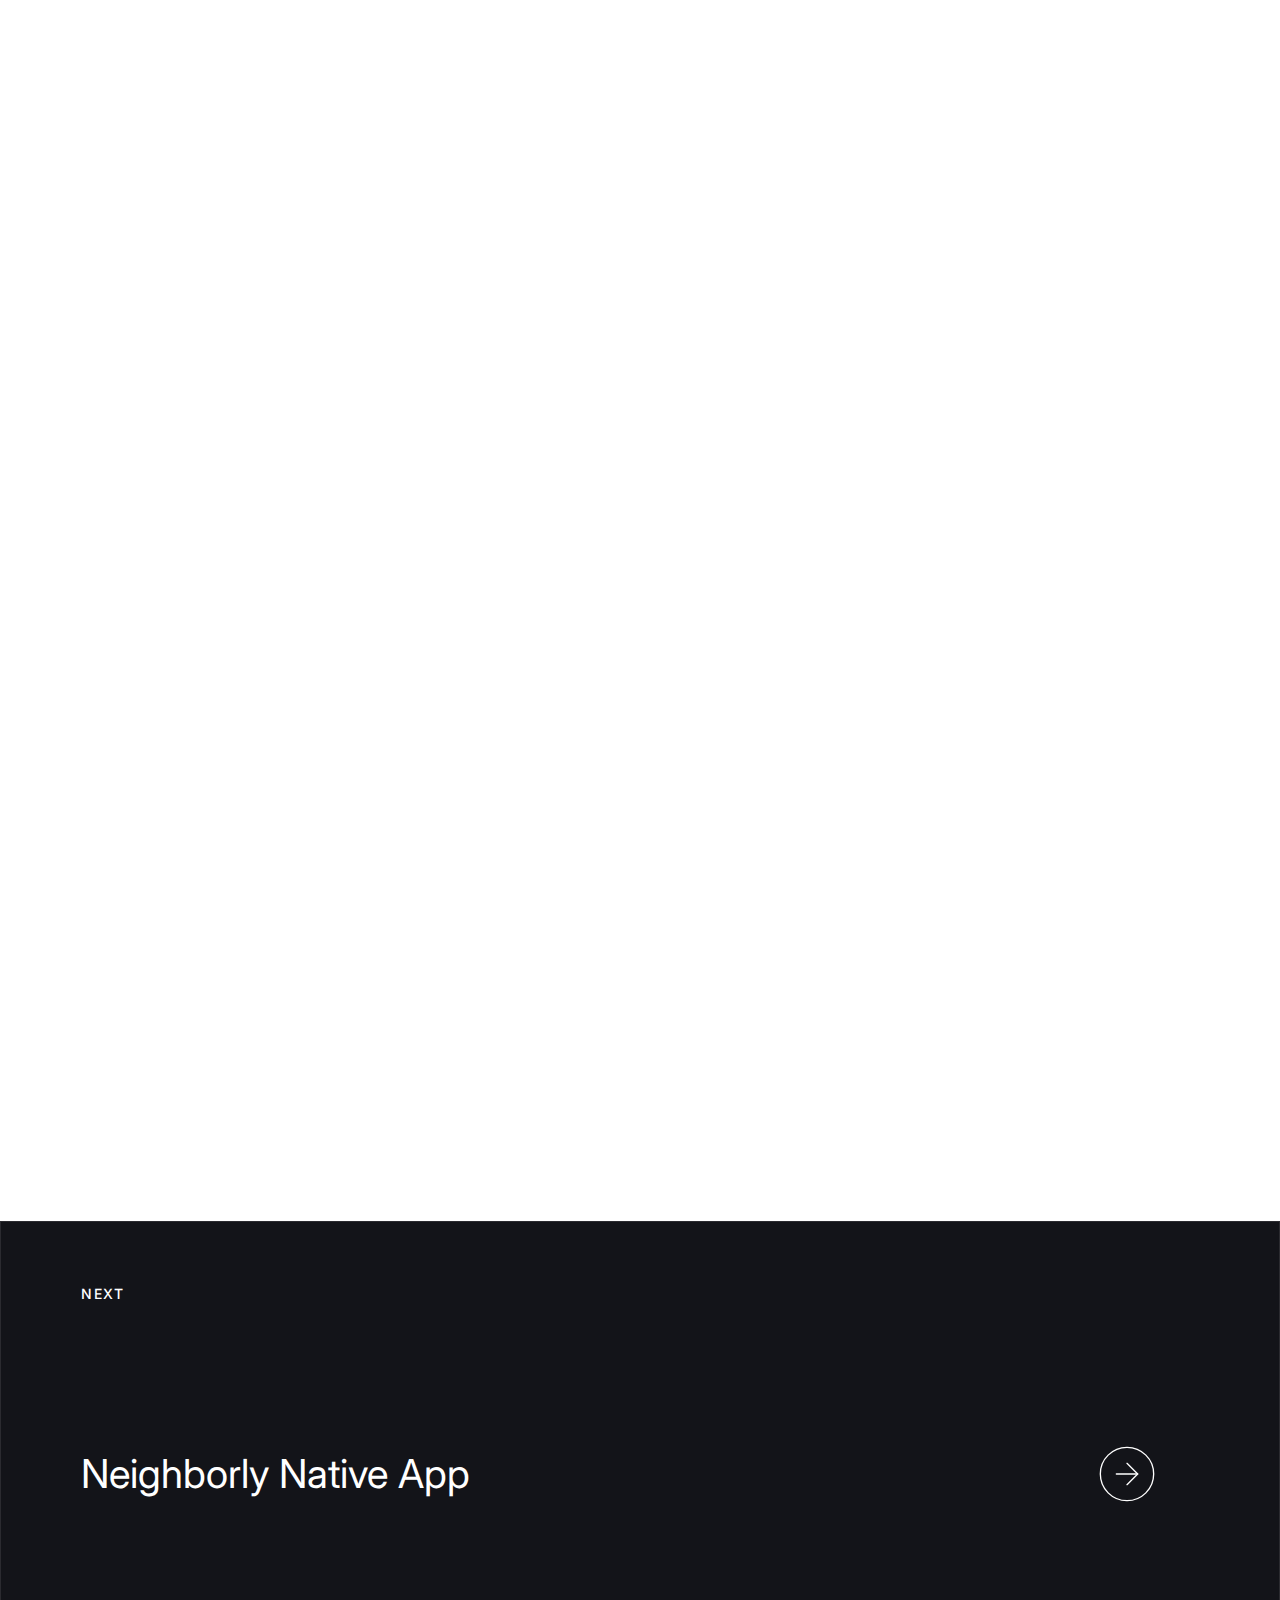
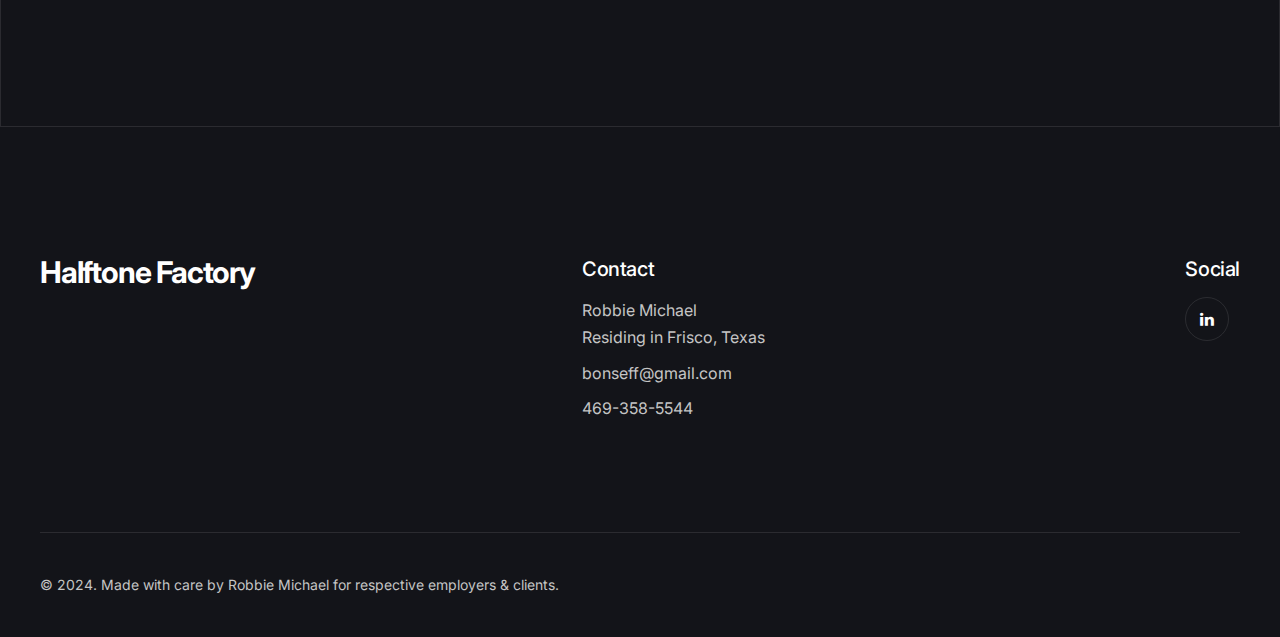
==== commit 43664040: "Add files via upload" ====
--- a/p1.html
+++ b/p1.html
@@ -468,6 +468,56 @@
               </div>
             </div>
 
+            <div class="col-lg-4 col-md-6">
+              <div data-anim="slide-up delay-0">
+                  <div data-parallax="1" class="ratio ratio-3:4">
+                    <div data-parallax-target class="bg-image js-lazy" data-bg="img/projects/p1/shg1.png"></div>
+                  </div>
+              </div>
+            </div>
+
+            <div class="col-lg-4 col-md-6">
+              <div data-anim="slide-up delay-0">
+                  <div data-parallax="1" class="ratio ratio-3:4">
+                    <div data-parallax-target class="bg-image js-lazy" data-bg="img/projects/p1/dvw1.png"></div>
+                  </div>
+              </div>
+            </div>
+
+            <div class="col-lg-4 col-md-6">
+              <div data-anim="slide-up delay-0">
+                  <div data-parallax="1" class="ratio ratio-3:4">
+                    <div data-parallax-target class="bg-image js-lazy" data-bg="img/projects/p1/guy1.png"></div>
+                  </div>
+              </div>
+            </div>
+
+            <div class="col-lg-4 col-md-6">
+              <div data-anim="slide-up delay-0">
+                  <div data-parallax="1" class="ratio ratio-3:4">
+                    <div data-parallax-target class="bg-image js-lazy" data-bg="img/projects/p1/hms1.png"></div>
+                  </div>
+              </div>
+            </div>
+
+            <div class="col-lg-4 col-md-6">
+              <div data-anim="slide-up delay-0">
+                  <div data-parallax="1" class="ratio ratio-3:4">
+                    <div data-parallax-target class="bg-image js-lazy" data-bg="img/projects/p1/lp1.png"></div>
+                  </div>
+              </div>
+            </div>
+
+            <div class="col-lg-4 col-md-6">
+              <div data-anim="slide-up delay-0">
+                  <div data-parallax="1" class="ratio ratio-3:4">
+                    <div data-parallax-target class="bg-image js-lazy" data-bg="img/projects/p1/rbw1.png"></div>
+                  </div>
+              </div>
+            </div>
+
+
+
           </div>
         </div>
       </div>
